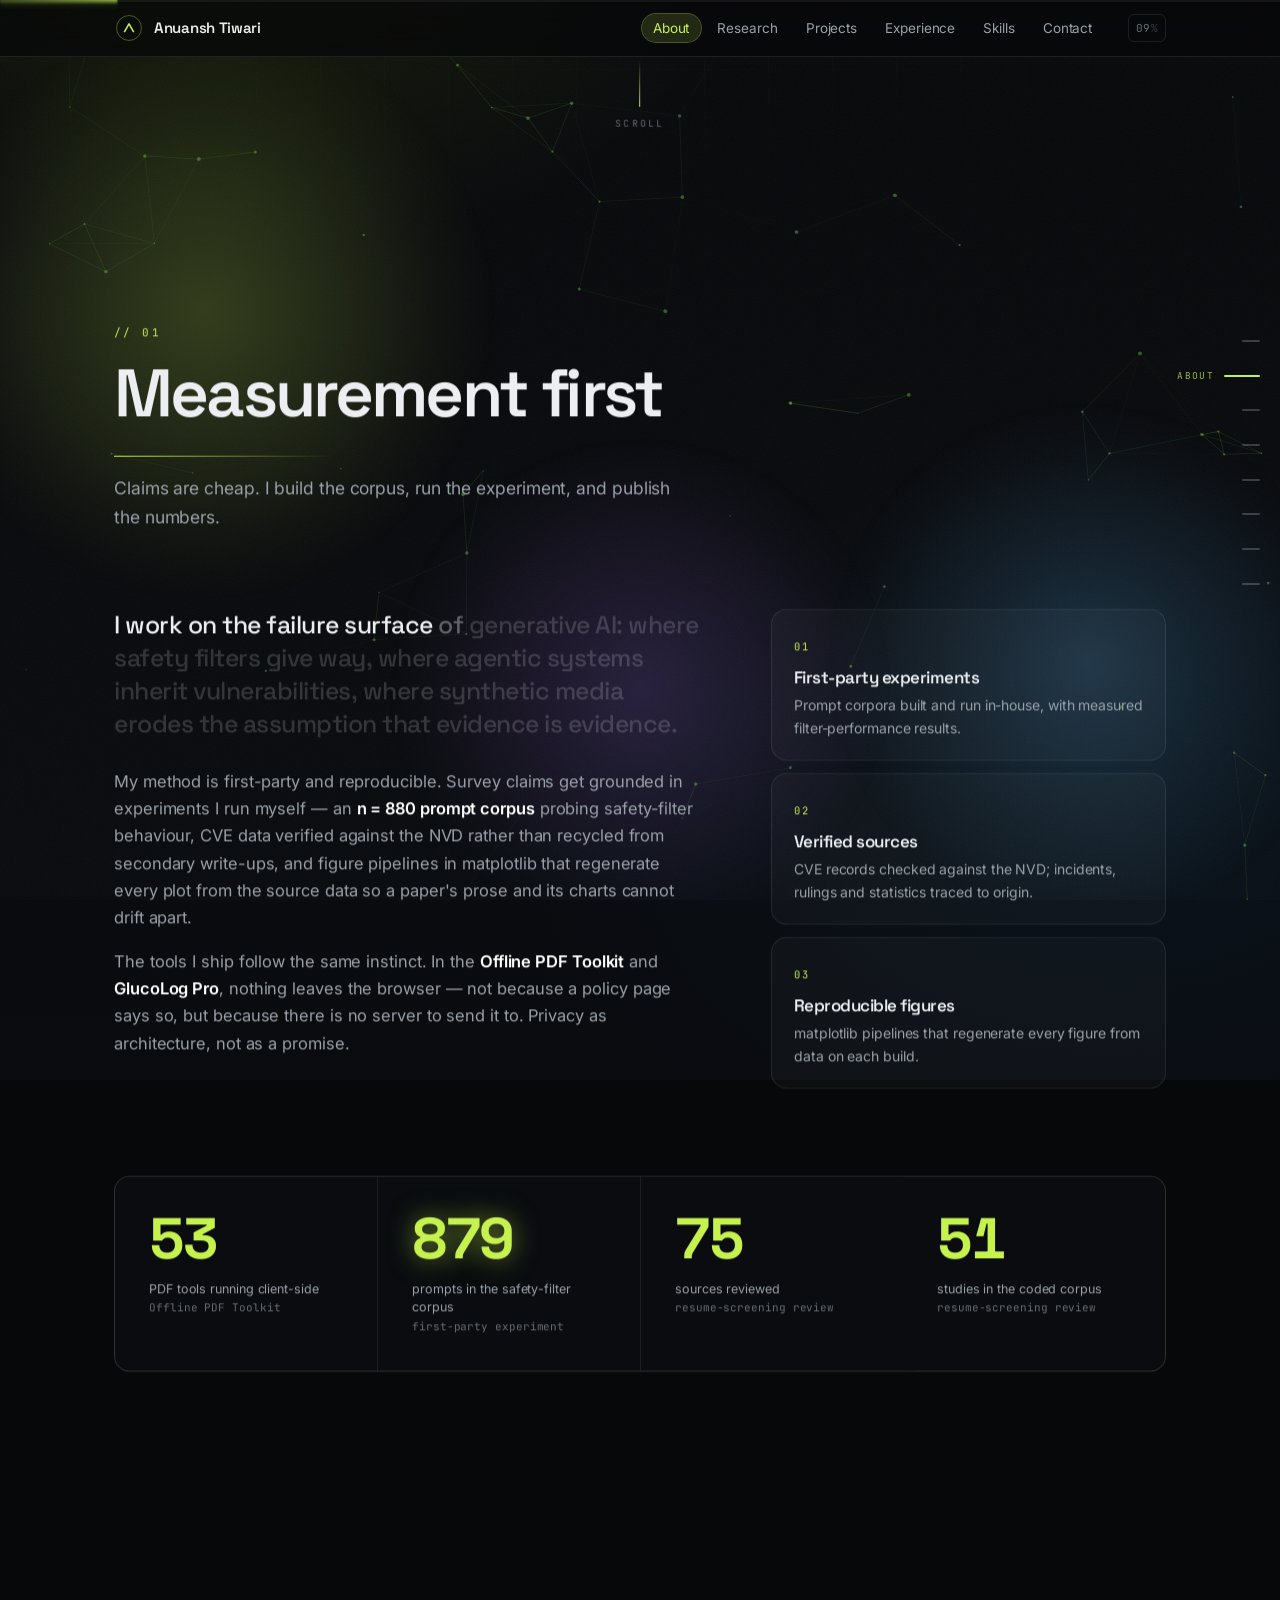
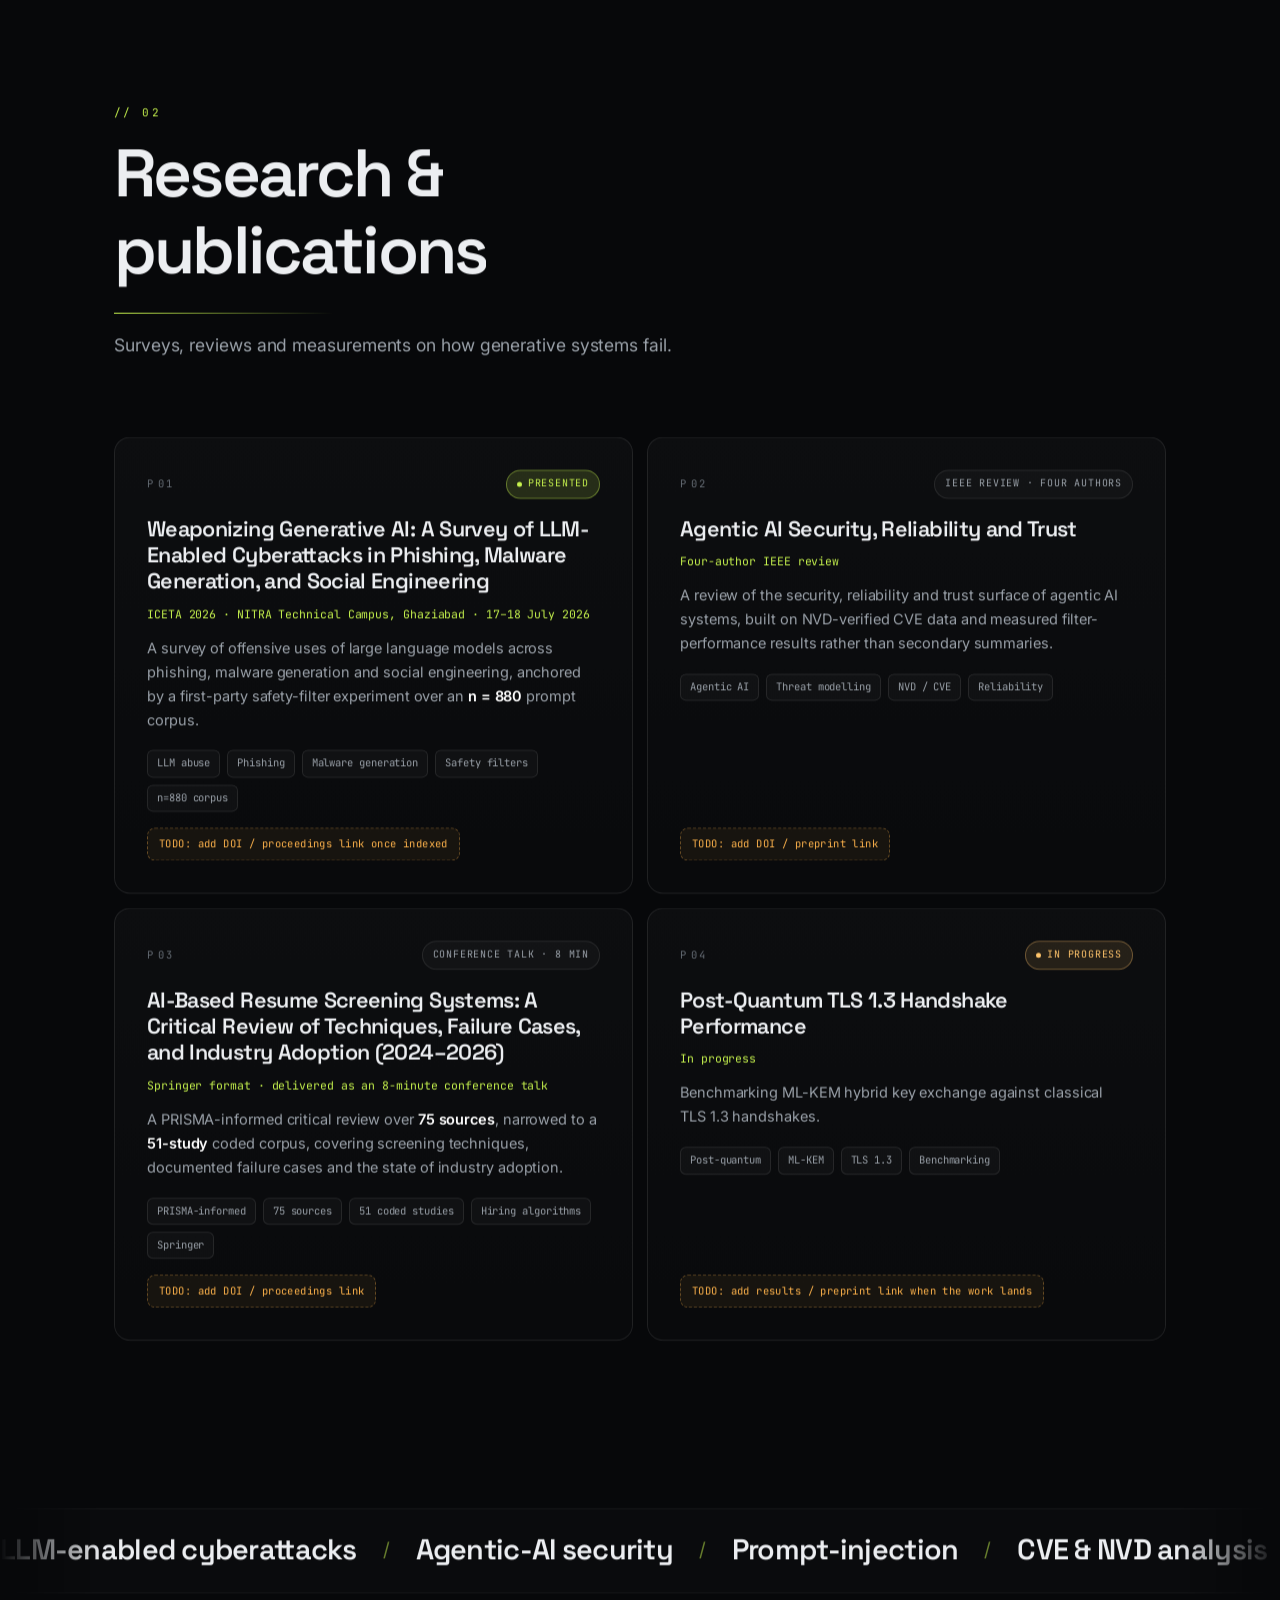
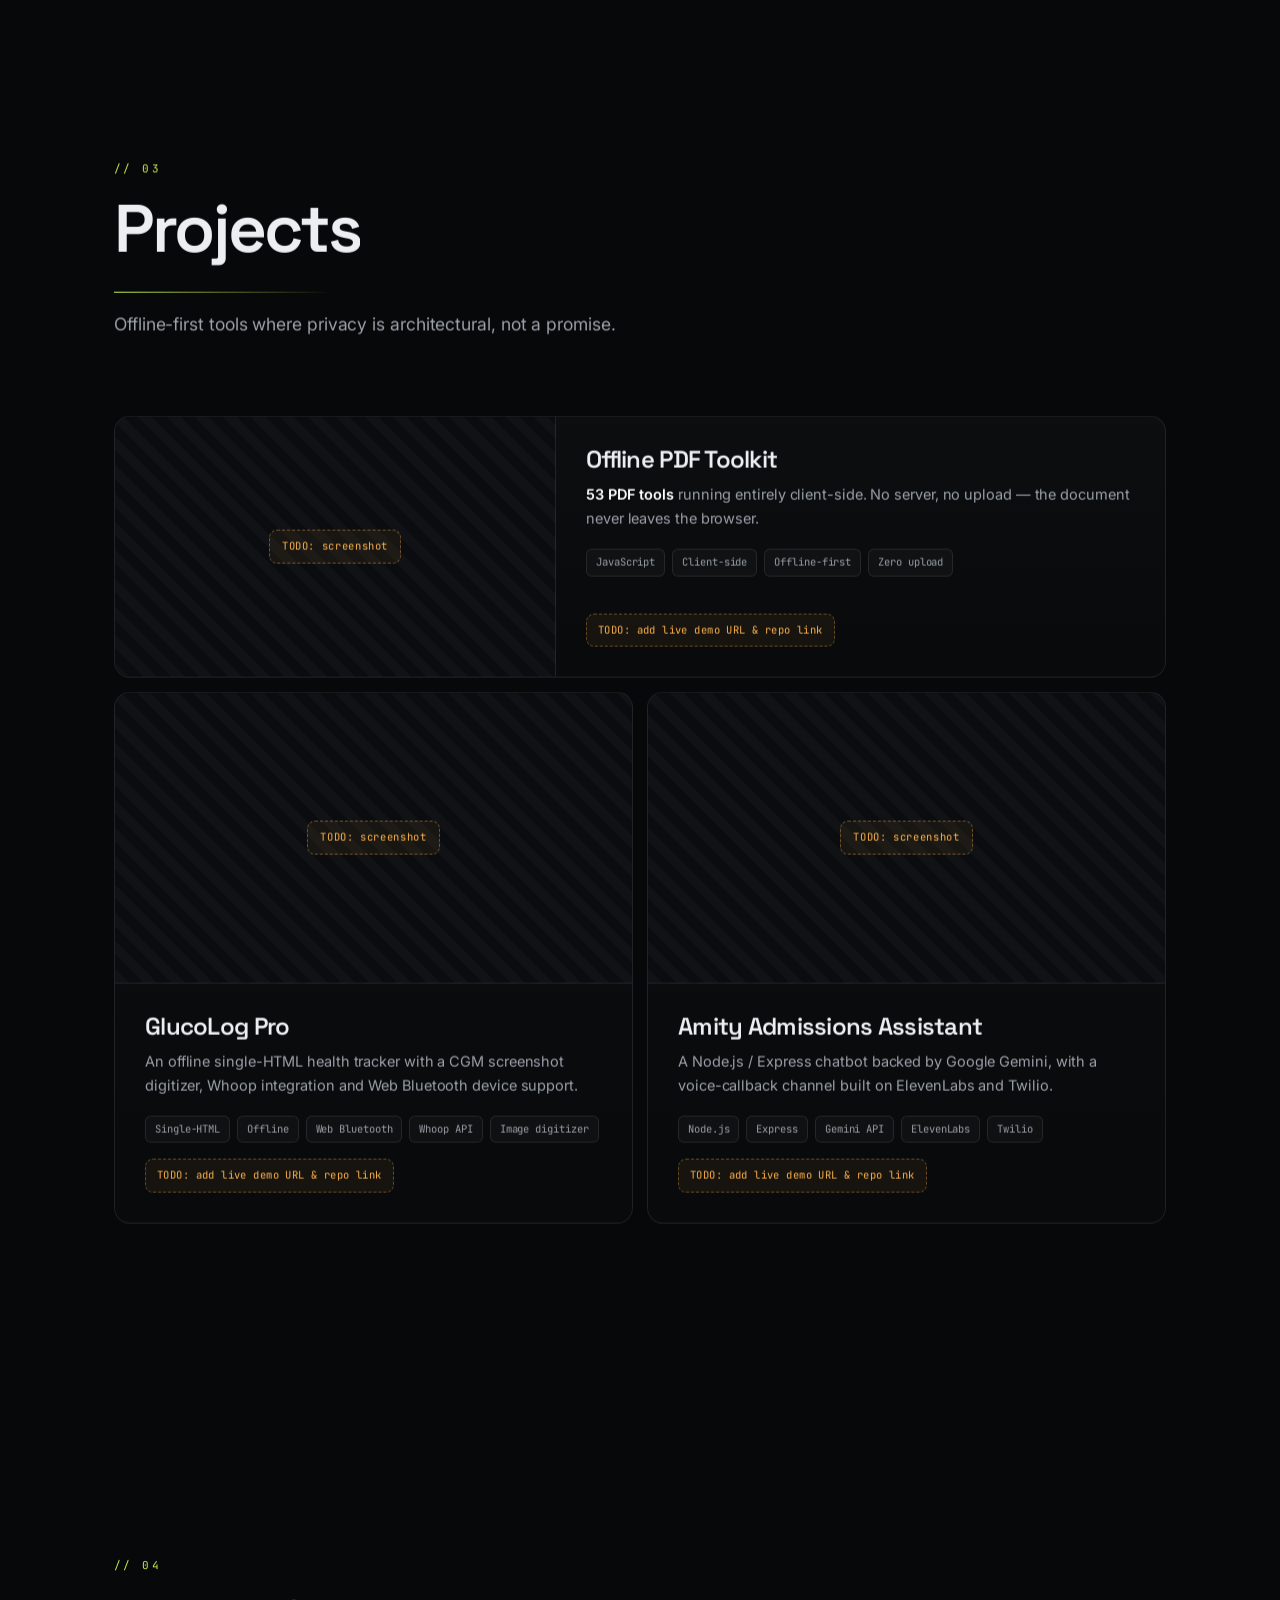
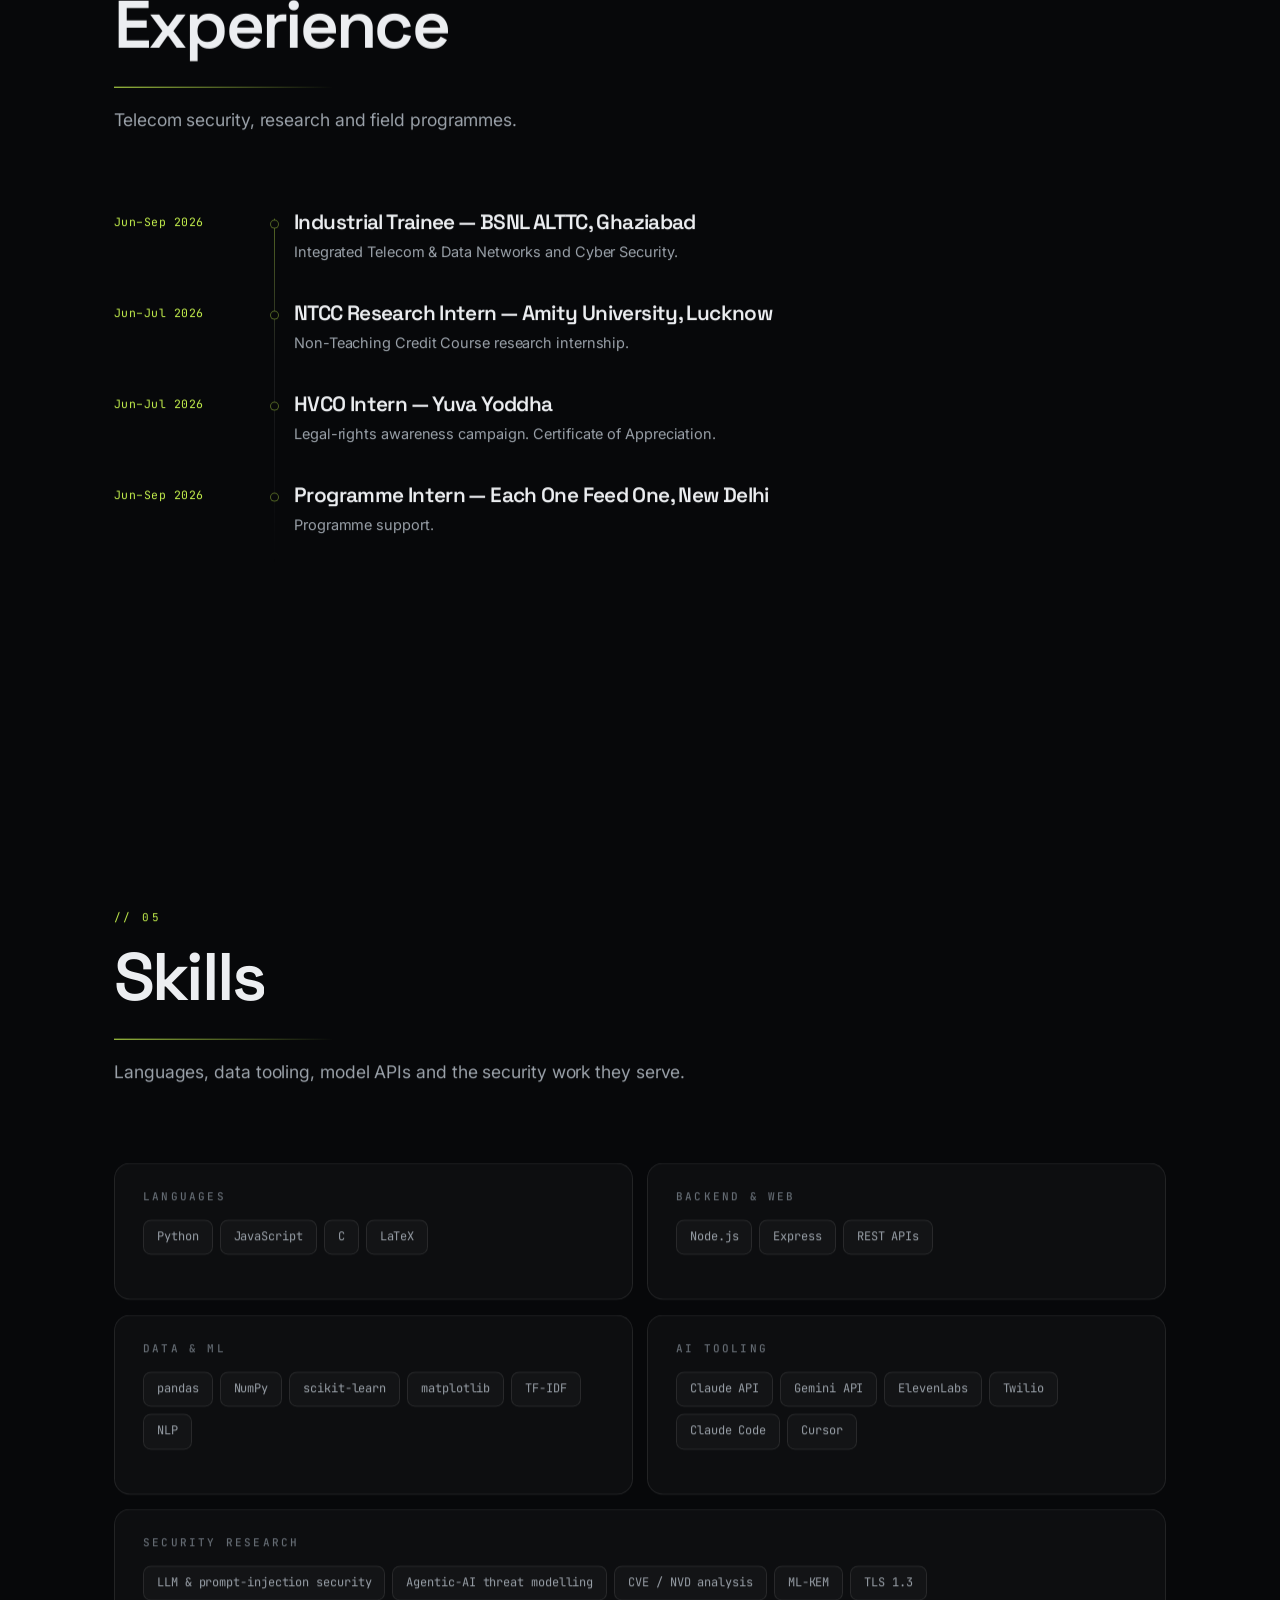
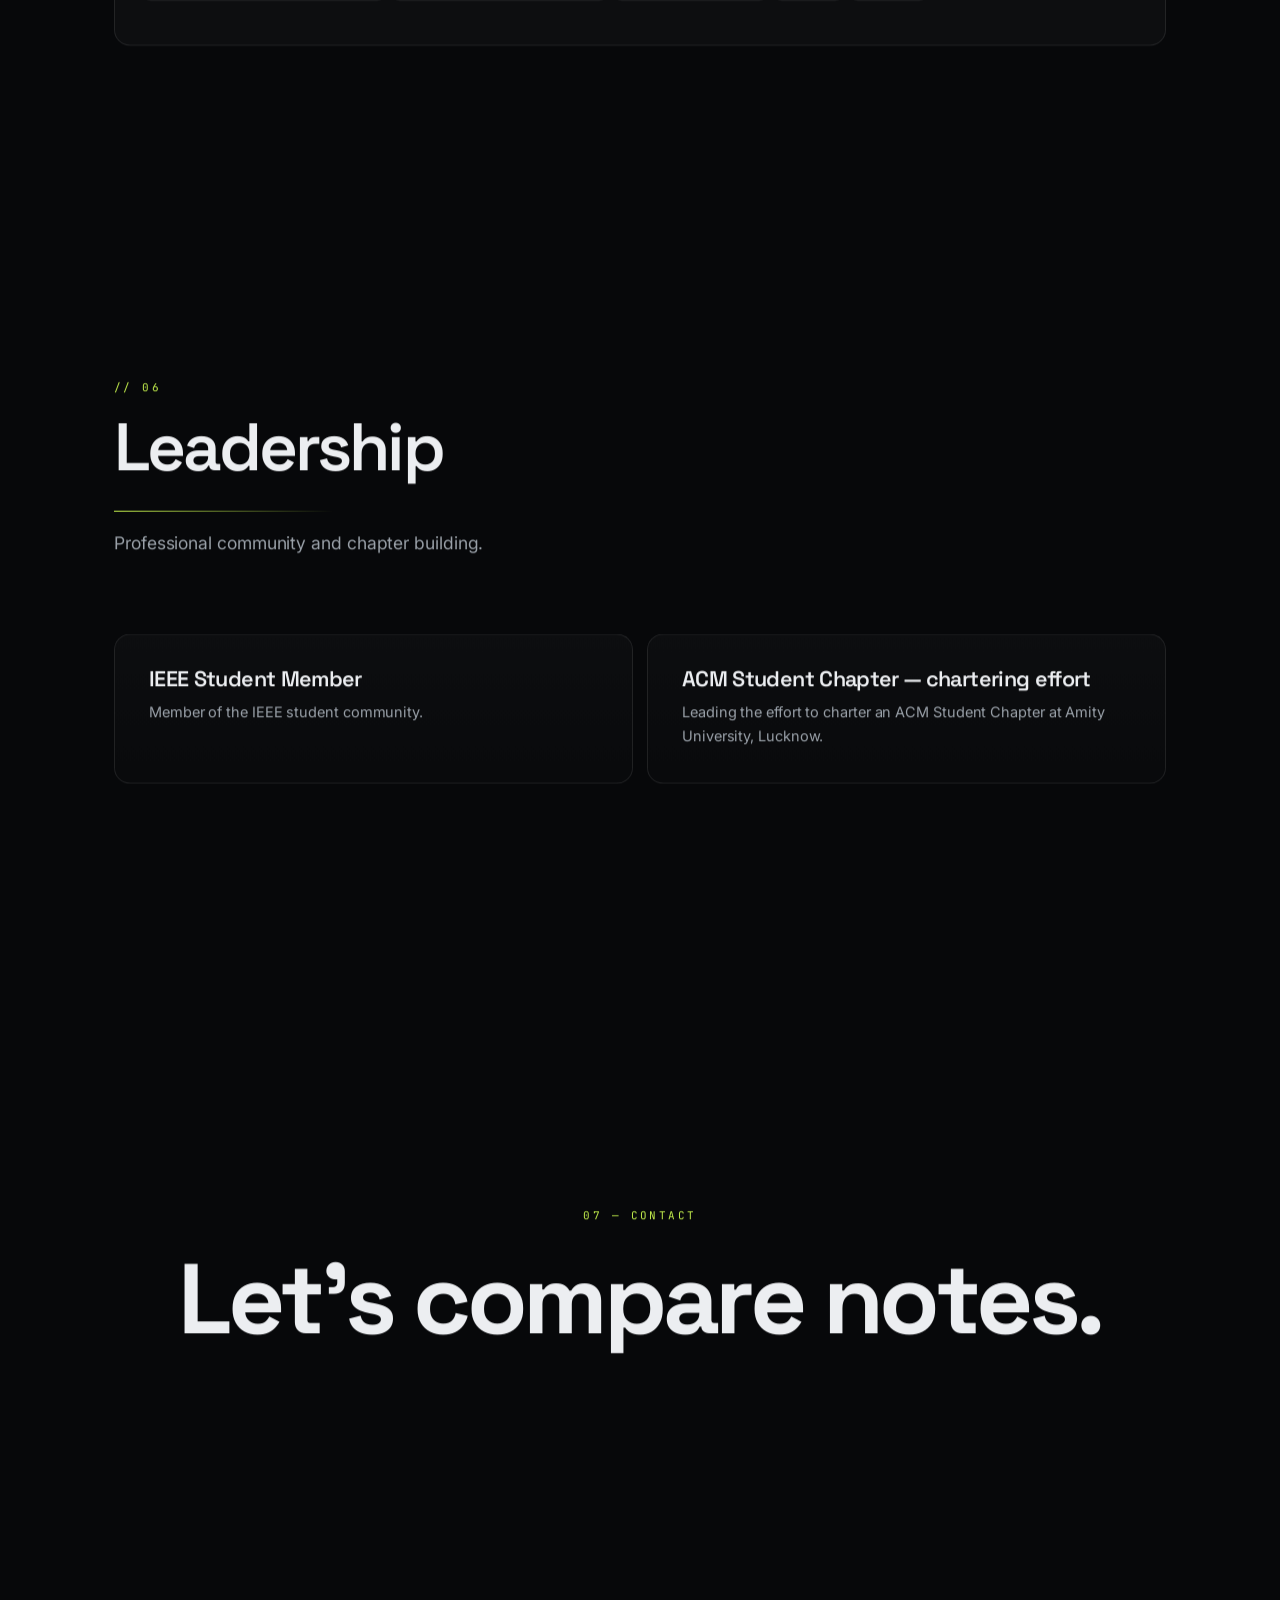
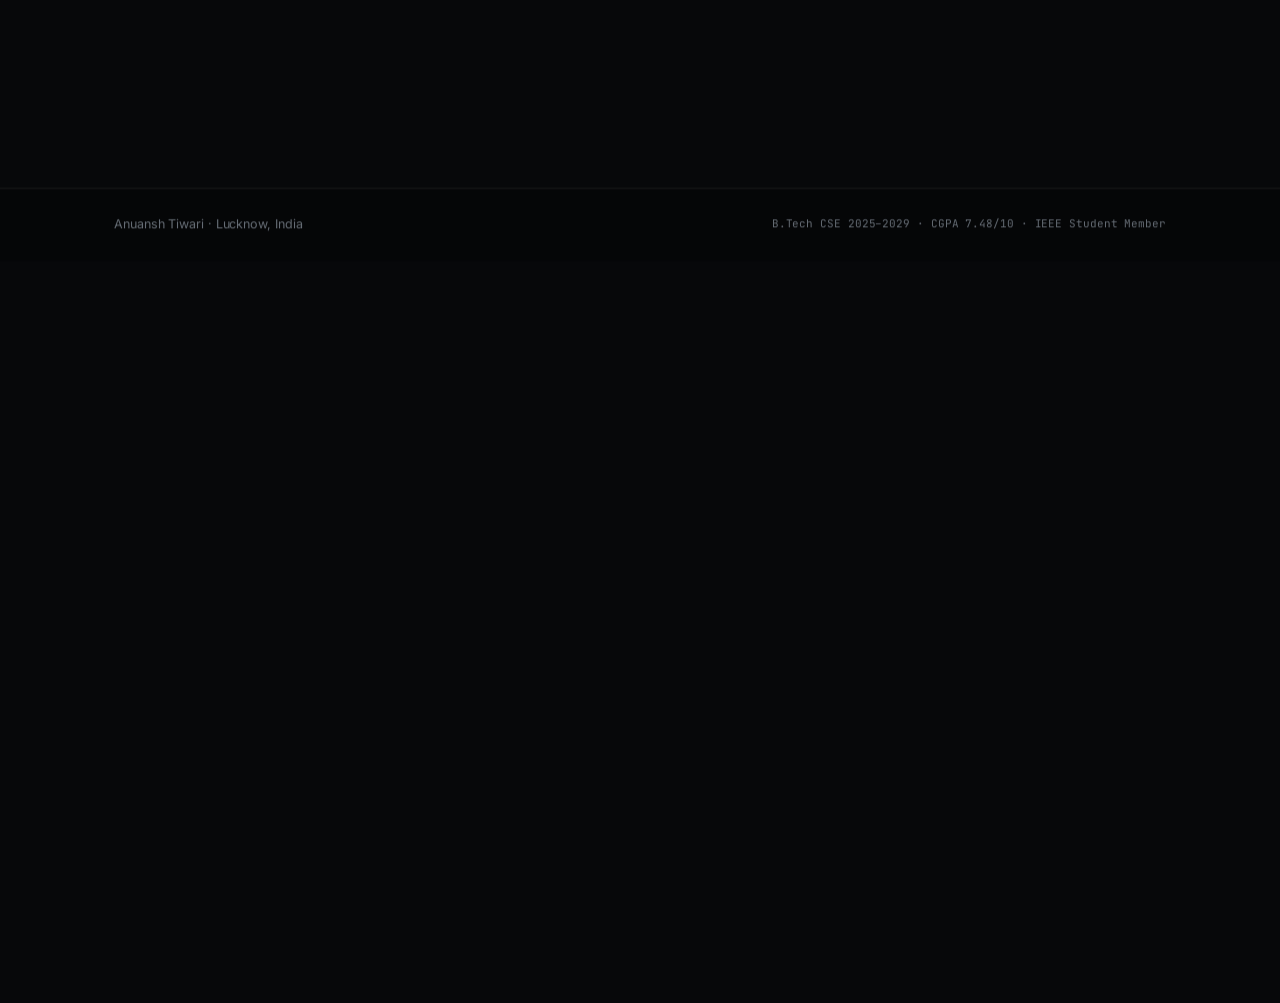
==== index.html @ 5616e551 "Raise motion craft: momentum scroll, intro, scroll-lit type Keeps the existing identity, content and" ====
<!doctype html>
<html lang="en">
<head>
<meta charset="utf-8">
<meta name="viewport" content="width=device-width, initial-scale=1, viewport-fit=cover">
<title>Anuansh Tiwari — AI Security Research</title>
<meta name="description" content="Anuansh Tiwari — B.Tech CSE student at Amity University Uttar Pradesh, Lucknow. Research on LLM-enabled cyberattacks, agentic-AI security, AI resume screening and post-quantum cryptography.">
<meta name="author" content="Anuansh Tiwari">
<meta name="color-scheme" content="dark">
<meta name="theme-color" content="#07080a">

<meta property="og:type" content="website">
<meta property="og:title" content="Anuansh Tiwari — AI Security Research">
<meta property="og:description" content="I research how generative AI breaks — and build tools that don't.">
<!-- TODO: add og:url and og:image once the site is deployed and a social card exists -->

<link rel="icon" href="data:image/svg+xml,<svg xmlns='http://www.w3.org/2000/svg' viewBox='0 0 32 32'><rect width='32' height='32' rx='7' fill='%2307080a'/><path d='M8 23 16 9l8 14' stroke='%23c6f24e' stroke-width='2.4' fill='none' stroke-linejoin='round'/></svg>">

<link rel="preconnect" href="https://fonts.googleapis.com">
<link rel="preconnect" href="https://fonts.gstatic.com" crossorigin>
<link rel="stylesheet" href="https://fonts.googleapis.com/css2?family=Inter:wght@400;500;600&family=JetBrains+Mono:wght@400;500;700&family=Space+Grotesk:wght@500;600;700&display=swap">
<link rel="stylesheet" href="assets/css/style.css">
</head>

<body>
<a class="skip-link" href="#about">Skip to content</a>

<!-- intro curtain: once per session, skippable, never shown on reduced motion -->
<div class="intro" id="intro" aria-hidden="true">
  <div class="intro__inner">
    <span class="intro__name">Anuansh Tiwari</span>
    <span class="intro__meta">AI security research &middot; Lucknow, India</span>
    <span class="intro__bar"><i id="intro-bar"></i></span>
  </div>
</div>

<!-- ambient layers -->
<div class="aurora" aria-hidden="true">
  <span class="orb orb--1" data-parallax data-speed="-0.05"><i></i></span>
  <span class="orb orb--2" data-parallax data-speed="0.04"><i></i></span>
  <span class="orb orb--3" data-parallax data-speed="-0.03"><i></i></span>
</div>
<div class="field" aria-hidden="true">
  <canvas id="field-canvas"></canvas>
</div>
<div class="grain" aria-hidden="true"></div>

<!-- cursor (fine pointers only, built by JS) -->
<div class="cursor" id="cursor" aria-hidden="true">
  <span class="cursor__glow"></span>
</div>

<!-- scroll progress -->
<div class="progress" aria-hidden="true"><span class="progress__bar" id="progress-bar"></span></div>

<!-- nav -->
<header class="nav" id="nav">
  <div class="nav__inner">
    <a class="nav__brand" href="#top">
      <span class="nav__mark" aria-hidden="true">
        <svg viewBox="0 0 32 32" width="22" height="22"><path d="M8 23 16 9l8 14" stroke="currentColor" stroke-width="2.6" fill="none" stroke-linejoin="round"/></svg>
      </span>
      <span class="nav__name">Anuansh&nbsp;Tiwari</span>
      <span class="nav__role">AI security research</span>
    </a>

    <nav class="nav__links" id="nav-links" aria-label="Section navigation">
      <span class="nav__pill" id="nav-pill" aria-hidden="true"></span>
      <a href="#about" data-nav="about" data-decode>About</a>
      <a href="#research" data-nav="research" data-decode>Research</a>
      <a href="#projects" data-nav="projects" data-decode>Projects</a>
      <a href="#experience" data-nav="experience" data-decode>Experience</a>
      <a href="#skills" data-nav="skills" data-decode>Skills</a>
      <a href="#contact" data-nav="contact" data-decode>Contact</a>
    </nav>

    <div class="nav__meta">
      <span class="nav__pct" id="nav-pct" aria-hidden="true">00</span>
      <button class="nav__toggle" id="nav-toggle" aria-expanded="false" aria-controls="nav-drawer" aria-label="Open navigation">
        <span></span><span></span>
      </button>
    </div>
  </div>

  <div class="nav__drawer" id="nav-drawer" hidden>
    <a href="#about">About</a>
    <a href="#research">Research</a>
    <a href="#projects">Projects</a>
    <a href="#experience">Experience</a>
    <a href="#skills">Skills</a>
    <a href="#leadership">Leadership</a>
    <a href="#contact">Contact</a>
  </div>
</header>

<!-- section rail -->
<nav class="rail" id="rail" aria-label="Jump to section">
  <a href="#hero"       data-rail="hero"><span class="rail__bar"></span><span class="rail__label">Top</span></a>
  <a href="#about"      data-rail="about"><span class="rail__bar"></span><span class="rail__label">About</span></a>
  <a href="#research"   data-rail="research"><span class="rail__bar"></span><span class="rail__label">Research</span></a>
  <a href="#projects"   data-rail="projects"><span class="rail__bar"></span><span class="rail__label">Projects</span></a>
  <a href="#experience" data-rail="experience"><span class="rail__bar"></span><span class="rail__label">Experience</span></a>
  <a href="#skills"     data-rail="skills"><span class="rail__bar"></span><span class="rail__label">Skills</span></a>
  <a href="#leadership" data-rail="leadership"><span class="rail__bar"></span><span class="rail__label">Leadership</span></a>
  <a href="#contact"    data-rail="contact"><span class="rail__bar"></span><span class="rail__label">Contact</span></a>
</nav>

<main id="top">

<!-- ═══════════ HERO ═══════════ -->
<section class="hero" id="hero" data-section="hero">
  <div class="hero__grid" aria-hidden="true" data-parallax data-speed="-0.07"></div>

  <div class="shell hero__shell" id="hero-shell">
    <p class="hero__eyebrow" data-hero="1">
      <span class="dot" aria-hidden="true"></span>
      B.Tech CSE · Amity School of Engineering &amp; Technology · 2025&ndash;2029
    </p>

    <h1 class="hero__title" data-hero="2">
      <span class="split" data-split="chars">Anuansh Tiwari</span>
    </h1>

    <p class="hero__lede" data-hero="3">
      I research how generative AI breaks &mdash; <em>and build tools that don&rsquo;t.</em>
    </p>

    <ul class="hero__facts" data-hero="4">
      <li>Amity University Uttar Pradesh, Lucknow</li>
      <li>CGPA 7.48&thinsp;/&thinsp;10</li>
      <li>IEEE Student Member</li>
      <li>Lucknow, India</li>
    </ul>

    <div class="hero__links" data-hero="5">
      <a class="btn btn--primary magnetic" href="mailto:anuanshtiwari191@gmail.com">
        <span>anuanshtiwari191@gmail.com</span>
      </a>
      <a class="btn magnetic" href="https://github.com/glassgotlazy" target="_blank" rel="noopener">GitHub</a>
      <a class="btn magnetic" href="https://linkedin.com/in/anuansh" target="_blank" rel="noopener">LinkedIn</a>
      <a class="btn magnetic" href="https://orcid.org/0009-0007-4226-7925" target="_blank" rel="noopener">ORCID&nbsp;<span class="btn__mono">0009-0007-4226-7925</span></a>
      <a class="btn magnetic" href="tel:+919871503105">+91&nbsp;98715&nbsp;03105</a>
    </div>
  </div>

  <div class="hero__cue" data-hero="6" aria-hidden="true">
    <span class="hero__cue-line"></span>
    <span class="hero__cue-text">scroll</span>
  </div>
</section>

<!-- ═══════════ ABOUT ═══════════ -->
<section class="section" id="about" data-section="about">
  <div class="shell">
    <header class="sec-head" data-reveal-group>
      <span class="sec-head__idx" data-reveal="left">01</span>
      <h2 class="sec-head__title" data-reveal="title"><span class="split" data-split="words">Measurement first</span></h2>
      <span class="sec-head__rule" data-reveal="rule" aria-hidden="true"></span>
      <p class="sec-head__sub" data-reveal>Claims are cheap. I build the corpus, run the experiment, and publish the numbers.</p>
    </header>

    <div class="about">
      <div class="about__prose" data-reveal-group>
        <p class="lede lit" data-split="lit">I work on the failure surface of generative AI: where safety filters give way, where agentic systems inherit vulnerabilities, where synthetic media erodes the assumption that evidence is evidence.</p>
        <p data-reveal>
          My method is first-party and reproducible. Survey claims get grounded in experiments I run
          myself &mdash; an <strong>n&nbsp;=&nbsp;880 prompt corpus</strong> probing safety-filter behaviour,
          CVE data verified against the NVD rather than recycled from secondary write-ups, and figure
          pipelines in matplotlib that regenerate every plot from the source data so a paper's prose and
          its charts cannot drift apart.
        </p>
        <p data-reveal>
          The tools I ship follow the same instinct. In the <strong>Offline PDF Toolkit</strong> and
          <strong>GlucoLog&nbsp;Pro</strong>, nothing leaves the browser &mdash; not because a policy page
          says so, but because there is no server to send it to. Privacy as architecture, not as a promise.
        </p>
      </div>

      <aside class="about__pillars" data-reveal-group>
        <div class="pillar glow" data-reveal data-tilt data-tilt-soft>
          <span class="pillar__k">01</span>
          <h3>First-party experiments</h3>
          <p>Prompt corpora built and run in-house, with measured filter-performance results.</p>
        </div>
        <div class="pillar glow" data-reveal data-tilt data-tilt-soft>
          <span class="pillar__k">02</span>
          <h3>Verified sources</h3>
          <p>CVE records checked against the NVD; incidents, rulings and statistics traced to origin.</p>
        </div>
        <div class="pillar glow" data-reveal data-tilt data-tilt-soft>
          <span class="pillar__k">03</span>
          <h3>Reproducible figures</h3>
          <p>matplotlib pipelines that regenerate every figure from data on each build.</p>
        </div>
      </aside>
    </div>

    <div class="counters" data-reveal-group>
      <div class="counter" data-reveal="scale">
        <span class="counter__num" data-count="53">0</span>
        <span class="counter__label">PDF tools running client-side<br><i>Offline PDF Toolkit</i></span>
      </div>
      <div class="counter" data-reveal="scale">
        <span class="counter__num" data-count="880">0</span>
        <span class="counter__label">prompts in the safety-filter corpus<br><i>first-party experiment</i></span>
      </div>
      <div class="counter" data-reveal="scale">
        <span class="counter__num" data-count="75">0</span>
        <span class="counter__label">sources reviewed<br><i>resume-screening review</i></span>
      </div>
      <div class="counter" data-reveal="scale">
        <span class="counter__num" data-count="51">0</span>
        <span class="counter__label">studies in the coded corpus<br><i>resume-screening review</i></span>
      </div>
    </div>
  </div>
</section>

<!-- ═══════════ RESEARCH ═══════════ -->
<section class="section" id="research" data-section="research">
  <div class="shell">
    <header class="sec-head" data-reveal-group>
      <span class="sec-head__idx" data-reveal="left">02</span>
      <h2 class="sec-head__title" data-reveal="title"><span class="split" data-split="words">Research &amp; publications</span></h2>
      <span class="sec-head__rule" data-reveal="rule" aria-hidden="true"></span>
      <p class="sec-head__sub" data-reveal>Surveys, reviews and measurements on how generative systems fail.</p>
    </header>

    <div class="papers" data-reveal-group>

      <article class="paper glow" data-reveal data-tilt>
        <div class="paper__top">
          <span class="paper__idx">P&thinsp;01</span>
          <span class="tag tag--live"><span class="tag__dot"></span>Presented</span>
        </div>
        <h3 class="paper__title">Weaponizing Generative AI: A Survey of LLM-Enabled Cyberattacks in Phishing, Malware Generation, and Social Engineering</h3>
        <p class="paper__venue">ICETA 2026 &middot; NITRA Technical Campus, Ghaziabad &middot; 17&ndash;18 July 2026</p>
        <p class="paper__body">
          A survey of offensive uses of large language models across phishing, malware generation and
          social engineering, anchored by a first-party safety-filter experiment over an
          <strong>n&nbsp;=&nbsp;880</strong> prompt corpus.
        </p>
        <ul class="chips" data-stagger>
          <li>LLM abuse</li><li>Phishing</li><li>Malware generation</li><li>Safety filters</li><li>n=880 corpus</li>
        </ul>
        <p class="todo">TODO: add DOI / proceedings link once indexed</p>
      </article>

      <article class="paper glow" data-reveal data-tilt>
        <div class="paper__top">
          <span class="paper__idx">P&thinsp;02</span>
          <span class="tag">IEEE review · four authors</span>
        </div>
        <h3 class="paper__title">Agentic AI Security, Reliability and Trust</h3>
        <p class="paper__venue">Four-author IEEE review</p>
        <p class="paper__body">
          A review of the security, reliability and trust surface of agentic AI systems, built on
          NVD-verified CVE data and measured filter-performance results rather than secondary summaries.
        </p>
        <ul class="chips" data-stagger>
          <li>Agentic AI</li><li>Threat modelling</li><li>NVD / CVE</li><li>Reliability</li>
        </ul>
        <p class="todo">TODO: add DOI / preprint link</p>
      </article>

      <article class="paper glow" data-reveal data-tilt>
        <div class="paper__top">
          <span class="paper__idx">P&thinsp;03</span>
          <span class="tag">Conference talk · 8 min</span>
        </div>
        <h3 class="paper__title">AI-Based Resume Screening Systems: A Critical Review of Techniques, Failure Cases, and Industry Adoption (2024&ndash;2026)</h3>
        <p class="paper__venue">Springer format &middot; delivered as an 8-minute conference talk</p>
        <p class="paper__body">
          A PRISMA-informed critical review over <strong>75 sources</strong>, narrowed to a
          <strong>51-study</strong> coded corpus, covering screening techniques, documented failure cases
          and the state of industry adoption.
        </p>
        <ul class="chips" data-stagger>
          <li>PRISMA-informed</li><li>75 sources</li><li>51 coded studies</li><li>Hiring algorithms</li><li>Springer</li>
        </ul>
        <p class="todo">TODO: add DOI / proceedings link</p>
      </article>

      <article class="paper glow" data-reveal data-tilt>
        <div class="paper__top">
          <span class="paper__idx">P&thinsp;04</span>
          <span class="tag tag--wip"><span class="tag__dot"></span>In progress</span>
        </div>
        <h3 class="paper__title">Post-Quantum TLS 1.3 Handshake Performance</h3>
        <p class="paper__venue">In progress</p>
        <p class="paper__body">
          Benchmarking ML-KEM hybrid key exchange against classical TLS&nbsp;1.3 handshakes.
        </p>
        <ul class="chips" data-stagger>
          <li>Post-quantum</li><li>ML-KEM</li><li>TLS 1.3</li><li>Benchmarking</li>
        </ul>
        <p class="todo">TODO: add results / preprint link when the work lands</p>
      </article>

    </div>
  </div>
</section>

<!-- ═══════════ MARQUEE ═══════════ -->
<div class="marquee" aria-hidden="true">
  <div class="marquee__track" id="marquee-track">
    <span class="marquee__row">
      <b>LLM-enabled cyberattacks</b><i>/</i><b>Agentic-AI security</b><i>/</i><b>Prompt-injection</b><i>/</i><b>CVE &amp; NVD analysis</b><i>/</i><b>AI resume screening</b><i>/</i><b>Post-quantum cryptography</b><i>/</i><b>ML-KEM</b><i>/</i><b>TLS 1.3</b><i>/</i><b>Offline-first tooling</b><i>/</i>
    </span>
  </div>
</div>

<!-- ═══════════ PROJECTS ═══════════ -->
<section class="section" id="projects" data-section="projects">
  <div class="shell">
    <header class="sec-head" data-reveal-group>
      <span class="sec-head__idx" data-reveal="left">03</span>
      <h2 class="sec-head__title" data-reveal="title"><span class="split" data-split="words">Projects</span></h2>
      <span class="sec-head__rule" data-reveal="rule" aria-hidden="true"></span>
      <p class="sec-head__sub" data-reveal>Offline-first tools where privacy is architectural, not a promise.</p>
    </header>

    <div class="projects" data-reveal-group>

      <article class="project project--wide glow" data-reveal data-tilt>
        <div class="project__shot" aria-hidden="true"><span>TODO: screenshot</span></div>
        <div class="project__body">
          <h3 class="project__title">Offline PDF Toolkit</h3>
          <p class="project__desc">
            <strong>53 PDF tools</strong> running entirely client-side. No server, no upload &mdash; the
            document never leaves the browser.
          </p>
          <ul class="chips" data-stagger>
            <li>JavaScript</li><li>Client-side</li><li>Offline-first</li><li>Zero upload</li>
          </ul>
          <p class="todo">TODO: add live demo URL &amp; repo link</p>
        </div>
      </article>

      <article class="project glow" data-reveal data-tilt>
        <div class="project__shot" aria-hidden="true"><span>TODO: screenshot</span></div>
        <div class="project__body">
          <h3 class="project__title">GlucoLog Pro</h3>
          <p class="project__desc">
            An offline single-HTML health tracker with a CGM screenshot digitizer, Whoop integration and
            Web Bluetooth device support.
          </p>
          <ul class="chips" data-stagger>
            <li>Single-HTML</li><li>Offline</li><li>Web Bluetooth</li><li>Whoop API</li><li>Image digitizer</li>
          </ul>
          <p class="todo">TODO: add live demo URL &amp; repo link</p>
        </div>
      </article>

      <article class="project glow" data-reveal data-tilt>
        <div class="project__shot" aria-hidden="true"><span>TODO: screenshot</span></div>
        <div class="project__body">
          <h3 class="project__title">Amity Admissions Assistant</h3>
          <p class="project__desc">
            A Node.js / Express chatbot backed by Google Gemini, with a voice-callback channel built on
            ElevenLabs and Twilio.
          </p>
          <ul class="chips" data-stagger>
            <li>Node.js</li><li>Express</li><li>Gemini API</li><li>ElevenLabs</li><li>Twilio</li>
          </ul>
          <p class="todo">TODO: add live demo URL &amp; repo link</p>
        </div>
      </article>

    </div>
  </div>
</section>

<!-- ═══════════ EXPERIENCE ═══════════ -->
<section class="section" id="experience" data-section="experience">
  <div class="shell">
    <header class="sec-head" data-reveal-group>
      <span class="sec-head__idx" data-reveal="left">04</span>
      <h2 class="sec-head__title" data-reveal="title"><span class="split" data-split="words">Experience</span></h2>
      <span class="sec-head__rule" data-reveal="rule" aria-hidden="true"></span>
      <p class="sec-head__sub" data-reveal>Telecom security, research and field programmes.</p>
    </header>

    <ol class="timeline" data-reveal-group>
      <li class="tl" data-reveal>
        <span class="tl__dot" aria-hidden="true"></span>
        <span class="tl__when">Jun&ndash;Sep 2026</span>
        <div class="tl__body">
          <h3>Industrial Trainee &mdash; BSNL ALTTC, Ghaziabad</h3>
          <p>Integrated Telecom &amp; Data Networks and Cyber Security.</p>
        </div>
      </li>
      <li class="tl" data-reveal>
        <span class="tl__dot" aria-hidden="true"></span>
        <span class="tl__when">Jun&ndash;Jul 2026</span>
        <div class="tl__body">
          <h3>NTCC Research Intern &mdash; Amity University, Lucknow</h3>
          <p>Non-Teaching Credit Course research internship.</p>
        </div>
      </li>
      <li class="tl" data-reveal>
        <span class="tl__dot" aria-hidden="true"></span>
        <span class="tl__when">Jun&ndash;Jul 2026</span>
        <div class="tl__body">
          <h3>HVCO Intern &mdash; Yuva Yoddha</h3>
          <p>Legal-rights awareness campaign. Certificate of Appreciation.</p>
        </div>
      </li>
      <li class="tl" data-reveal>
        <span class="tl__dot" aria-hidden="true"></span>
        <span class="tl__when">Jun&ndash;Sep 2026</span>
        <div class="tl__body">
          <h3>Programme Intern &mdash; Each One Feed One, New Delhi</h3>
          <p>Programme support.</p>
        </div>
      </li>
    </ol>
  </div>
</section>

<!-- ═══════════ SKILLS ═══════════ -->
<section class="section" id="skills" data-section="skills">
  <div class="shell">
    <header class="sec-head" data-reveal-group>
      <span class="sec-head__idx" data-reveal="left">05</span>
      <h2 class="sec-head__title" data-reveal="title"><span class="split" data-split="words">Skills</span></h2>
      <span class="sec-head__rule" data-reveal="rule" aria-hidden="true"></span>
      <p class="sec-head__sub" data-reveal>Languages, data tooling, model APIs and the security work they serve.</p>
    </header>

    <div class="skills" data-reveal-group>
      <div class="skillset glow" data-reveal data-tilt data-tilt-soft>
        <h3>Languages</h3>
        <ul class="chips chips--lg" data-stagger>
          <li>Python</li><li>JavaScript</li><li>C</li><li>LaTeX</li>
        </ul>
      </div>
      <div class="skillset glow" data-reveal data-tilt data-tilt-soft>
        <h3>Backend &amp; web</h3>
        <ul class="chips chips--lg" data-stagger>
          <li>Node.js</li><li>Express</li><li>REST APIs</li>
        </ul>
      </div>
      <div class="skillset glow" data-reveal data-tilt data-tilt-soft>
        <h3>Data &amp; ML</h3>
        <ul class="chips chips--lg" data-stagger>
          <li>pandas</li><li>NumPy</li><li>scikit-learn</li><li>matplotlib</li><li>TF-IDF</li><li>NLP</li>
        </ul>
      </div>
      <div class="skillset glow" data-reveal data-tilt data-tilt-soft>
        <h3>AI tooling</h3>
        <ul class="chips chips--lg" data-stagger>
          <li>Claude API</li><li>Gemini API</li><li>ElevenLabs</li><li>Twilio</li><li>Claude Code</li><li>Cursor</li>
        </ul>
      </div>
      <div class="skillset skillset--wide glow" data-reveal data-tilt data-tilt-soft>
        <h3>Security research</h3>
        <ul class="chips chips--lg" data-stagger>
          <li>LLM &amp; prompt-injection security</li><li>Agentic-AI threat modelling</li><li>CVE / NVD analysis</li><li>ML-KEM</li><li>TLS 1.3</li>
        </ul>
      </div>
    </div>
  </div>
</section>

<!-- ═══════════ LEADERSHIP ═══════════ -->
<section class="section" id="leadership" data-section="leadership">
  <div class="shell">
    <header class="sec-head" data-reveal-group>
      <span class="sec-head__idx" data-reveal="left">06</span>
      <h2 class="sec-head__title" data-reveal="title"><span class="split" data-split="words">Leadership</span></h2>
      <span class="sec-head__rule" data-reveal="rule" aria-hidden="true"></span>
      <p class="sec-head__sub" data-reveal>Professional community and chapter building.</p>
    </header>

    <div class="lead" data-reveal-group>
      <div class="lead__card glow" data-reveal data-tilt>
        <h3>IEEE Student Member</h3>
        <p>Member of the IEEE student community.</p>
      </div>
      <div class="lead__card glow" data-reveal data-tilt>
        <h3>ACM Student Chapter &mdash; chartering effort</h3>
        <p>Leading the effort to charter an ACM Student Chapter at Amity University, Lucknow.</p>
      </div>
    </div>
  </div>
</section>

<!-- ═══════════ CONTACT ═══════════ -->
<section class="section section--contact" id="contact" data-section="contact">
  <div class="shell">
    <div class="cta" data-reveal-group>
      <p class="cta__eyebrow" data-reveal>07 &mdash; Contact</p>
      <h2 class="cta__title" data-reveal="title">
        <span class="split" data-split="chars">Let&rsquo;s compare notes.</span>
      </h2>
      <p class="cta__sub" data-reveal>
        Open to research collaboration, conference conversations and internship opportunities in AI
        security and applied cryptography.
      </p>

      <div class="cta__actions" data-reveal>
        <span class="copyfield">
          <a class="btn btn--primary btn--lg magnetic" href="mailto:anuanshtiwari191@gmail.com">anuanshtiwari191@gmail.com</a>
          <button class="copy" type="button" data-copy="anuanshtiwari191@gmail.com" aria-label="Copy email address">
            <svg class="copy__i copy__i--doc" viewBox="0 0 24 24" width="15" height="15" fill="none" stroke="currentColor" stroke-width="2" stroke-linecap="round" stroke-linejoin="round"><rect x="9" y="9" width="12" height="12" rx="2"/><path d="M5 15H4a2 2 0 0 1-2-2V4a2 2 0 0 1 2-2h9a2 2 0 0 1 2 2v1"/></svg>
            <svg class="copy__i copy__i--ok" viewBox="0 0 24 24" width="15" height="15" fill="none" stroke="currentColor" stroke-width="2.4" stroke-linecap="round" stroke-linejoin="round"><path d="M20 6 9 17l-5-5"/></svg>
          </button>
        </span>
        <span class="copyfield">
          <a class="btn btn--lg magnetic" href="tel:+919871503105">+91&nbsp;98715&nbsp;03105</a>
          <button class="copy" type="button" data-copy="+919871503105" aria-label="Copy phone number">
            <svg class="copy__i copy__i--doc" viewBox="0 0 24 24" width="15" height="15" fill="none" stroke="currentColor" stroke-width="2" stroke-linecap="round" stroke-linejoin="round"><rect x="9" y="9" width="12" height="12" rx="2"/><path d="M5 15H4a2 2 0 0 1-2-2V4a2 2 0 0 1 2-2h9a2 2 0 0 1 2 2v1"/></svg>
            <svg class="copy__i copy__i--ok" viewBox="0 0 24 24" width="15" height="15" fill="none" stroke="currentColor" stroke-width="2.4" stroke-linecap="round" stroke-linejoin="round"><path d="M20 6 9 17l-5-5"/></svg>
          </button>
        </span>
      </div>

      <ul class="cta__links" data-reveal>
        <li><a href="https://github.com/glassgotlazy" target="_blank" rel="noopener">github.com/glassgotlazy</a></li>
        <li><a href="https://linkedin.com/in/anuansh" target="_blank" rel="noopener">linkedin.com/in/anuansh</a></li>
        <li><a href="https://orcid.org/0009-0007-4226-7925" target="_blank" rel="noopener">ORCID 0009-0007-4226-7925</a></li>
      </ul>
      <p class="todo todo--center" data-reveal>TODO: add CV / résumé PDF link</p>
    </div>
  </div>

  <footer class="foot">
    <div class="shell foot__inner">
      <span>Anuansh Tiwari &middot; Lucknow, India</span>
      <span class="foot__mono">B.Tech CSE 2025&ndash;2029 &middot; CGPA 7.48/10 &middot; IEEE Student Member</span>
    </div>
  </footer>
</section>

</main>

<div class="toast" id="toast" role="status" aria-live="polite"></div>

<script src="assets/js/main.js" defer></script>
</body>
</html>
---- assets/css/style.css ----
/* ══════════════════════════════════════════════════════════════
   Anuansh Tiwari — portfolio
   Dark, high-contrast, single accent. Motion-heavy, scroll-driven.
   ══════════════════════════════════════════════════════════════ */

/* ---------- tokens ---------- */
:root{
  --bg:#07080a;
  --bg-2:#0a0c0f;
  --surface:rgba(255,255,255,.028);
  --surface-2:rgba(255,255,255,.05);
  --line:rgba(255,255,255,.09);
  --line-2:rgba(255,255,255,.16);

  --text:#eceef1;
  --muted:#9aa1a9;
  --dim:#666d75;

  --accent:#c6f24e;
  --accent-ink:#0b1004;
  --accent-soft:rgba(198,242,78,.14);
  --accent-line:rgba(198,242,78,.4);

  --font-display:"Space Grotesk",ui-sans-serif,system-ui,-apple-system,"Segoe UI",sans-serif;
  --font-body:"Inter",ui-sans-serif,system-ui,-apple-system,"Segoe UI",sans-serif;
  --font-mono:"JetBrains Mono",ui-monospace,SFMono-Regular,Menlo,Consolas,monospace;

  --shell:1180px;
  --gutter:clamp(20px,5vw,64px);
  --radius:16px;

  --ease:cubic-bezier(.22,.9,.24,1);
  --ease-out:cubic-bezier(.16,1,.3,1);

  /* driven from JS */
  --sp:0;          /* 0..1 page scroll progress */
  --nav-h:66px;
}

*,*::before,*::after{box-sizing:border-box}

html{
  -webkit-text-size-adjust:100%;
  scroll-behavior:smooth;
  scroll-padding-top:calc(var(--nav-h) + 24px);
}

body{
  margin:0;
  background:var(--bg);
  color:var(--text);
  font-family:var(--font-body);
  font-size:clamp(15px,.35vw + 14px,16.5px);
  line-height:1.65;
  letter-spacing:-.005em;
  overflow-x:hidden;
  -webkit-font-smoothing:antialiased;
}

/* the scroll-driven background: hue + position both track --sp */
body::before{
  content:"";
  position:fixed; inset:-20vh -10vw;
  z-index:-4;
  pointer-events:none;
  background:
    radial-gradient(60vw 55vh at calc(18% + var(--sp) * 64%) calc(6% + var(--sp) * 26%),
      hsl(calc(88 - var(--sp) * 130) 70% 12% / calc(.5 - var(--sp) * .18)), transparent 66%),
    radial-gradient(70vw 60vh at calc(88% - var(--sp) * 70%) calc(84% - var(--sp) * 34%),
      hsl(calc(196 + var(--sp) * 96) 72% 13% / calc(.26 + var(--sp) * .24)), transparent 70%),
    linear-gradient(180deg,
      hsl(calc(220 - var(--sp) * 30) 16% 4%) 0%,
      hsl(calc(230 - var(--sp) * 60) 20% 5%) 100%);
}

/* slow-drifting aurora orbs, parallaxed */
.aurora{position:fixed;inset:0;z-index:-3;pointer-events:none;overflow:hidden}
/* The softness is baked into the gradient's stops rather than produced
   with filter:blur(). A 90px blur on elements this large cost ~40fps on
   its own; multi-stop radial gradients read the same and are nearly free.
   The outer span carries the scroll parallax and the inner one the drift,
   because a CSS animation on transform outranks an inline style and would
   otherwise silently discard the parallax. Translation only — a scale in
   the keyframes forces the layer to re-rasterise every frame. */
.orb{position:absolute;display:block;will-change:transform}
.orb > i{display:block;width:100%;height:100%;border-radius:50%;will-change:transform}

.orb--1{width:60vw;height:60vw;left:-14vw;top:-4vh}
.orb--1 > i{
  background:radial-gradient(circle closest-side,
    rgba(198,242,78,.22),rgba(198,242,78,.12) 34%,
    rgba(198,242,78,.045) 58%,rgba(198,242,78,0) 76%);
  animation:drift1 26s var(--ease) infinite alternate;
}
.orb--2{width:54vw;height:54vw;right:-12vw;top:32vh}
.orb--2 > i{
  background:radial-gradient(circle closest-side,
    rgba(96,190,255,.2),rgba(96,190,255,.1) 34%,
    rgba(96,190,255,.04) 58%,rgba(96,190,255,0) 76%);
  animation:drift2 32s var(--ease) infinite alternate;
}
.orb--3{width:52vw;height:52vw;left:24vw;bottom:-16vh}
.orb--3 > i{
  background:radial-gradient(circle closest-side,
    rgba(168,120,255,.19),rgba(168,120,255,.1) 34%,
    rgba(168,120,255,.038) 58%,rgba(168,120,255,0) 76%);
  animation:drift3 38s var(--ease) infinite alternate;
}
@keyframes drift1{to{transform:translate3d(8vw,6vh,0)}}
@keyframes drift2{to{transform:translate3d(-7vw,-8vh,0)}}
@keyframes drift3{to{transform:translate3d(6vw,-5vh,0)}}

.field{position:fixed;inset:0;z-index:-2;pointer-events:none}
.field canvas{width:100%;height:100%;display:block;opacity:.85}

.grain{
  position:fixed;inset:0;z-index:-1;pointer-events:none;opacity:.035;
  background-image:url("data:image/svg+xml,%3Csvg xmlns='http://www.w3.org/2000/svg' width='160' height='160'%3E%3Cfilter id='n'%3E%3CfeTurbulence type='fractalNoise' baseFrequency='.85' numOctaves='3'/%3E%3C/filter%3E%3Crect width='160' height='160' filter='url(%23n)'/%3E%3C/svg%3E");
}

/* ---------- cursor glow ----------
   A soft light that trails the pointer. The native cursor is never
   hidden, so nothing breaks if JS fails or the pointer is coarse. */
.cursor{position:fixed;inset:0;z-index:1;pointer-events:none;display:none;opacity:0;transition:opacity .4s var(--ease)}
.has-cursor .cursor{display:block}
.has-cursor .cursor.is-on{opacity:1}
.cursor__glow{
  position:absolute;top:0;left:0;width:520px;height:520px;margin:-260px 0 0 -260px;
  border-radius:50%;opacity:.85;
  background:radial-gradient(circle,rgba(198,242,78,.1),rgba(198,242,78,.035) 42%,transparent 68%);
  /* screen blending means this can only ever brighten, never dim text */
  mix-blend-mode:screen;
  transition:transform .35s var(--ease),opacity .35s var(--ease);
  will-change:transform;
}
/* JS owns the inline transform, so the hover scale rides in through a
   variable it reads rather than a competing transform declaration */
.cursor.is-hot .cursor__glow{--cs:1.4;opacity:1}

/* ---------- typography ---------- */
h1,h2,h3{font-family:var(--font-display);font-weight:600;letter-spacing:-.03em;line-height:1.06;margin:0}
p{margin:0 0 1.05em}
strong{color:#fff;font-weight:600}
em{font-style:normal;color:var(--accent)}

a{color:inherit;text-decoration:none}

::selection{background:var(--accent);color:var(--accent-ink)}

.skip-link{
  position:fixed;top:10px;left:10px;z-index:200;
  padding:10px 16px;border-radius:10px;
  background:var(--accent);color:var(--accent-ink);font-weight:600;
  transform:translateY(-200%);transition:transform .2s var(--ease);
}
.skip-link:focus-visible{transform:none}

:focus-visible{outline:2px solid var(--accent);outline-offset:3px;border-radius:6px}

.shell{width:100%;max-width:var(--shell);margin-inline:auto;padding-inline:var(--gutter)}

/* ---------- scroll progress ---------- */
.progress{
  position:fixed;top:0;left:0;right:0;height:2px;z-index:120;
  background:rgba(255,255,255,.05);
}
.progress__bar{
  display:block;height:100%;width:100%;
  transform:scaleX(var(--sp));transform-origin:0 50%;
  background:linear-gradient(90deg,rgba(198,242,78,.35),var(--accent));
  box-shadow:0 0 18px rgba(198,242,78,.5);
}

/* ---------- nav ---------- */
.nav{
  position:fixed;top:0;left:0;right:0;z-index:110;
  transition:backdrop-filter .4s var(--ease),background .4s var(--ease),border-color .4s var(--ease);
  border-bottom:1px solid transparent;
}
.nav__inner{
  width:100%;max-width:var(--shell);margin-inline:auto;
  padding:18px var(--gutter);
  display:flex;align-items:center;gap:24px;
  transition:padding .45s var(--ease);
}
.nav.is-condensed{
  background:rgba(7,8,10,.72);
  backdrop-filter:blur(16px) saturate(140%);
  -webkit-backdrop-filter:blur(16px) saturate(140%);
  border-bottom-color:var(--line);
}
.nav.is-condensed .nav__inner{padding-block:10px}
.nav.is-condensed .nav__role{opacity:0;max-width:0;margin-left:0}
.nav.is-condensed .nav__mark{transform:scale(.86);border-radius:99px}

.nav__brand{display:flex;align-items:center;gap:10px;min-width:0}
.nav__mark{
  display:grid;place-items:center;width:30px;height:30px;flex:none;
  border:1px solid var(--accent-line);border-radius:9px;color:var(--accent);
  transition:transform .55s var(--ease),background .3s,border-radius .55s var(--ease),box-shadow .35s;
}
.nav__brand:hover .nav__mark{background:var(--accent-soft);box-shadow:0 0 20px -4px var(--accent-line)}
.nav__name{font-family:var(--font-display);font-weight:600;font-size:15px;letter-spacing:-.02em;white-space:nowrap}
.nav__role{
  font-family:var(--font-mono);font-size:11px;color:var(--dim);white-space:nowrap;
  overflow:hidden;max-width:180px;margin-left:6px;
  transition:opacity .35s var(--ease),max-width .45s var(--ease);
}

.nav__links{display:flex;gap:4px;margin-left:auto;position:relative}
/* the pill slides between links instead of each link carrying its own chip */
.nav__pill{
  position:absolute;top:50%;left:0;height:30px;margin-top:-15px;width:var(--pw,0px);
  border-radius:99px;background:var(--accent-soft);border:1px solid rgba(198,242,78,.22);
  transform:translate3d(var(--px,0px),0,0);opacity:0;pointer-events:none;
  transition:transform .5s var(--ease),width .5s var(--ease),opacity .3s var(--ease);
}
.nav__links.has-pill .nav__pill{opacity:1}
.nav__links a{
  position:relative;z-index:1;padding:7px 12px;border-radius:99px;
  font-size:13.5px;color:var(--muted);
  transition:color .3s var(--ease);
}
.nav__links a:hover{color:var(--text)}
.nav__links a.is-active{color:var(--accent)}

.nav__meta{display:flex;align-items:center;gap:12px}
.nav__pct{
  font-family:var(--font-mono);font-size:11px;color:var(--dim);
  padding:4px 7px;border:1px solid var(--line);border-radius:6px;
  font-variant-numeric:tabular-nums;
}
.nav__pct::after{content:"%";opacity:.45;margin-left:1px}

.nav__toggle{
  display:none;width:40px;height:34px;padding:0;
  background:none;border:1px solid var(--line);border-radius:9px;cursor:pointer;
}
.nav__toggle span{
  display:block;width:16px;height:1.5px;margin:3.5px auto;background:var(--text);
  transition:transform .3s var(--ease),opacity .3s var(--ease);
}
.nav__toggle[aria-expanded="true"] span:first-child{transform:translateY(2.5px) rotate(45deg)}
.nav__toggle[aria-expanded="true"] span:last-child{transform:translateY(-2.5px) rotate(-45deg)}

.nav__drawer{
  display:none;flex-direction:column;
  padding:8px var(--gutter) 20px;
  background:rgba(7,8,10,.96);
  backdrop-filter:blur(18px);-webkit-backdrop-filter:blur(18px);
  border-bottom:1px solid var(--line);
}
.nav__drawer a{
  padding:13px 2px;border-bottom:1px solid var(--line);
  font-family:var(--font-display);font-size:18px;color:var(--muted);
  opacity:0;transform:translateY(-8px);
  animation:drawerIn .4s var(--ease-out) forwards;
}
.nav__drawer a:nth-child(1){animation-delay:.02s}
.nav__drawer a:nth-child(2){animation-delay:.06s}
.nav__drawer a:nth-child(3){animation-delay:.1s}
.nav__drawer a:nth-child(4){animation-delay:.14s}
.nav__drawer a:nth-child(5){animation-delay:.18s}
.nav__drawer a:nth-child(6){animation-delay:.22s}
.nav__drawer a:nth-child(7){animation-delay:.26s}
@keyframes drawerIn{to{opacity:1;transform:none}}

/* ---------- section rail ---------- */
.rail{
  position:fixed;right:20px;top:50%;margin-top:-120px;z-index:100;
  display:none;flex-direction:column;gap:13px;align-items:flex-end;
}
@media (min-width:1180px){.rail{display:flex}}
.rail a{display:flex;flex-direction:row-reverse;align-items:center;gap:10px;padding:3px 0}
.rail__bar{
  display:block;width:18px;height:2px;border-radius:2px;flex:none;
  background:rgba(255,255,255,.2);
  transition:width .45s var(--ease),background .35s var(--ease),box-shadow .35s;
}
.rail a:hover .rail__bar{width:30px;background:rgba(255,255,255,.55)}
.rail a.is-active .rail__bar{width:36px;background:var(--accent);box-shadow:0 0 14px -2px var(--accent-line)}
.rail__label{
  font-family:var(--font-mono);font-size:9.5px;letter-spacing:.14em;text-transform:uppercase;
  color:var(--dim);white-space:nowrap;
  opacity:0;transform:translateX(8px);
  transition:opacity .35s var(--ease),transform .35s var(--ease),color .35s;
}
.rail a:hover .rail__label{opacity:1;transform:none;color:var(--text)}
.rail a.is-active .rail__label{opacity:.75;transform:none;color:var(--accent)}

/* ---------- hero ---------- */
.hero{
  position:relative;
  min-height:100svh;
  display:flex;flex-direction:column;justify-content:center;
  padding:calc(var(--nav-h) + 8vh) 0 14vh;
  overflow:hidden;
}
.hero__grid{
  position:absolute;inset:-25% -10%;z-index:-1;
  background-image:
    linear-gradient(to right,rgba(255,255,255,.055) 1px,transparent 1px),
    linear-gradient(to bottom,rgba(255,255,255,.055) 1px,transparent 1px);
  background-size:64px 64px;
  mask-image:radial-gradient(62% 52% at 50% 42%,#000 0%,transparent 100%);
  -webkit-mask-image:radial-gradient(62% 52% at 50% 42%,#000 0%,transparent 100%);
  will-change:transform;
}
/* --hp (0..1 hero exit progress) is written by JS: the hero recedes as it leaves */
.hero__shell{
  position:relative;
  transform:translate3d(0,calc(var(--hp,0) * -46px),0) scale(calc(1 - var(--hp,0) * .07));
  opacity:calc(1 - var(--hp,0) * 1.25);
}

/* staged hero entrance */
[data-hero]{opacity:0;transform:translateY(26px);filter:blur(6px)}
.is-ready [data-hero]{
  animation:heroIn 1s var(--ease-out) forwards;
  animation-delay:calc(var(--hd,0) * 1ms);
}
@keyframes heroIn{to{opacity:1;transform:none;filter:none}}

.hero__eyebrow{
  display:inline-flex;align-items:center;gap:10px;
  font-family:var(--font-mono);font-size:clamp(10.5px,1.5vw,12px);
  letter-spacing:.1em;text-transform:uppercase;color:var(--muted);
  padding:7px 14px;border:1px solid var(--line);border-radius:99px;
  background:var(--surface);margin-bottom:clamp(22px,4vw,34px);
}
.dot{
  width:6px;height:6px;border-radius:50%;background:var(--accent);flex:none;
  box-shadow:0 0 0 0 var(--accent-line);animation:pulse 2.6s var(--ease) infinite;
}
@keyframes pulse{
  0%{box-shadow:0 0 0 0 rgba(198,242,78,.5)}
  70%{box-shadow:0 0 0 9px rgba(198,242,78,0)}
  100%{box-shadow:0 0 0 0 rgba(198,242,78,0)}
}

.hero__title{
  font-size:clamp(3.1rem,11.5vw,9.2rem);
  font-weight:700;letter-spacing:-.05em;line-height:.9;
  margin-bottom:clamp(18px,3vw,28px);
}

/* ---------- split text ---------- */
.split .w{display:inline-block}

/* words: a mask wipe from below */
.split--words .w{overflow:hidden;vertical-align:bottom;padding-bottom:.09em}
.split--words .w > i{
  display:inline-block;font-style:normal;
  transform:translateY(105%);
  transition:transform 1s var(--ease-out);
  transition-delay:calc(var(--wi,0) * 70ms);
}
.split--words.is-in .w > i{transform:none}

/* characters: rise, unblur and settle out of depth */
.split--chars .w{perspective:520px}
.split--chars .c{
  display:inline-block;opacity:0;
  transform:translateY(.42em) rotateX(-55deg);
  filter:blur(8px);
  transition:opacity .7s var(--ease-out),transform .95s var(--ease-out),filter .7s var(--ease-out);
  transition-delay:calc(var(--cd,0) * 26ms);
}
.split--chars.is-in .c{opacity:1;transform:none;filter:none}

/* one light sweep travels across the letters once they have landed */
@keyframes charSheen{
  0%,100%{color:inherit;text-shadow:none}
  45%{color:#fff;text-shadow:0 0 26px rgba(198,242,78,.5)}
}
.split--chars.is-swept .c{
  animation:charSheen 900ms var(--ease) 1 both;
  animation-delay:calc(1100ms + var(--cd,0) * 34ms);
}

.hero__lede{
  font-family:var(--font-display);font-weight:500;
  font-size:clamp(1.15rem,2.9vw,2.1rem);
  line-height:1.24;letter-spacing:-.025em;color:#dfe3e7;
  max-width:19ch;margin-bottom:clamp(26px,4vw,38px);
}
@media (min-width:700px){.hero__lede{max-width:26ch}}

.hero__facts{
  display:flex;flex-wrap:wrap;gap:8px 10px;
  list-style:none;padding:0;margin:0 0 clamp(28px,4vw,40px);
}
.hero__facts li{
  font-family:var(--font-mono);font-size:11.5px;color:var(--muted);
  padding:5px 11px;border:1px solid var(--line);border-radius:7px;background:var(--surface);
  transition:border-color .3s,color .3s,transform .35s var(--ease);
}
.hero__facts li:hover{border-color:var(--accent-line);color:var(--text);transform:translateY(-2px)}

.hero__links{display:flex;flex-wrap:wrap;gap:10px}

.btn{
  position:relative;display:inline-flex;align-items:center;gap:8px;overflow:hidden;
  padding:11px 18px;border-radius:99px;
  border:1px solid var(--line-2);background:var(--surface);
  font-size:13.5px;font-weight:500;color:var(--text);
  transition:transform .3s var(--ease),border-color .3s,background .3s,color .3s,box-shadow .3s;
  will-change:transform;
}
/* a single specular sweep on hover */
.btn::after{
  content:"";position:absolute;inset:0;pointer-events:none;
  background:linear-gradient(105deg,transparent 36%,rgba(255,255,255,.26) 50%,transparent 64%);
  transform:translateX(-130%);
  transition:transform .8s var(--ease);
}
.btn:hover::after{transform:translateX(130%)}
.btn > *{position:relative;z-index:1}
.btn:hover{
  border-color:var(--accent-line);background:var(--accent-soft);color:#fff;
  box-shadow:0 10px 30px -12px rgba(198,242,78,.4);
}
.btn--primary{background:var(--accent);color:var(--accent-ink);border-color:var(--accent);font-weight:600}
.btn--primary:hover{background:#d4ff5e;color:var(--accent-ink);box-shadow:0 14px 40px -12px rgba(198,242,78,.6)}
.btn--primary::after{background:linear-gradient(105deg,transparent 36%,rgba(255,255,255,.55) 50%,transparent 64%)}
.btn--lg{padding:15px 26px;font-size:15px}
.btn__mono{font-family:var(--font-mono);font-size:11.5px;opacity:.7}

.hero__cue{
  position:absolute;bottom:26px;left:50%;translate:-50% 0;
  display:flex;flex-direction:column;align-items:center;gap:9px;
}
.hero__cue-line{
  width:1px;height:46px;
  background:linear-gradient(180deg,transparent,var(--accent));
  transform-origin:50% 0;animation:cue 2.4s var(--ease) infinite;
}
@keyframes cue{
  0%{transform:scaleY(.2);opacity:0}
  40%{transform:scaleY(1);opacity:1}
  100%{transform:scaleY(1) translateY(46px);opacity:0}
}
.hero__cue-text{
  font-family:var(--font-mono);font-size:9.5px;letter-spacing:.24em;
  text-transform:uppercase;color:var(--dim);
}

/* ---------- section scaffolding ---------- */
.section{position:relative;padding:clamp(88px,13vw,180px) 0}
.section--contact{padding-bottom:0}

.sec-head{max-width:64ch;margin-bottom:clamp(44px,6vw,76px)}
.sec-head__idx{
  display:block;font-family:var(--font-mono);font-size:11px;letter-spacing:.22em;
  color:var(--accent);margin-bottom:16px;
}
.sec-head__idx::before{content:"//\00a0"}
.sec-head__title{font-size:clamp(2.1rem,6vw,4.2rem);letter-spacing:-.042em}
.sec-head__rule{
  display:block;height:1px;width:min(220px,40%);
  background:linear-gradient(90deg,var(--accent),transparent);
  margin:20px 0 18px;
}
.sec-head__sub{color:var(--muted);font-size:clamp(15px,1.5vw,17.5px);max-width:52ch;margin:0}

/* ---------- reveal system ----------
   Base is a rise-and-unblur. Variants below override it, so they must
   stay after the base rules — same specificity, source order decides. */
[data-reveal]{
  opacity:0;transform:translateY(30px);filter:blur(5px);
  transition:opacity .8s var(--ease-out),transform .8s var(--ease-out),filter .8s var(--ease-out);
  transition-delay:calc(var(--rd,0) * 1ms);
  will-change:opacity,transform;
}
[data-reveal].is-in{opacity:1;transform:none;filter:none}

[data-reveal="left"]{transform:translateX(-18px);filter:none}
[data-reveal="scale"]{transform:translateY(26px) scale(.93)}
/* headings carry no motion of their own — the split text inside them is
   the effect, and this variant exists purely so reveal() releases it */
[data-reveal="title"]{opacity:1;transform:none;filter:none;transition:opacity .5s var(--ease-out)}

[data-reveal="rule"]{
  opacity:1;filter:none;transform:scaleX(0);transform-origin:0 50%;
  transition:transform .9s var(--ease-out);
  transition-delay:calc(var(--rd,0) * 1ms);
}
[data-reveal="rule"].is-in{transform:scaleX(1)}

/* ---------- pointer-reactive card glow ----------
   A 1px border lit by a radial gradient that follows the pointer
   (--mx/--my are written by the tilt handler, so touch gets it too). */
.glow{position:relative}
.glow::before{
  content:"";position:absolute;inset:0;border-radius:inherit;padding:1px;
  background:radial-gradient(260px circle at var(--mx,50%) var(--my,50%),
    rgba(198,242,78,.85),rgba(198,242,78,0) 62%);
  -webkit-mask:linear-gradient(#000 0 0) content-box,linear-gradient(#000 0 0);
  mask:linear-gradient(#000 0 0) content-box,linear-gradient(#000 0 0);
  -webkit-mask-composite:xor;mask-composite:exclude;
  opacity:0;pointer-events:none;z-index:3;
  transition:opacity .45s var(--ease);
}
.glow:hover::before{opacity:1}

/* ---------- about ---------- */
.about{display:grid;gap:clamp(34px,5vw,64px);grid-template-columns:1fr}
@media (min-width:900px){.about{grid-template-columns:1.35fr .9fr;align-items:start}}

.about__prose p{color:var(--muted);max-width:60ch}
.about__prose .lede{
  font-family:var(--font-display);font-weight:500;
  font-size:clamp(1.1rem,2.2vw,1.55rem);line-height:1.34;
  letter-spacing:-.02em;color:var(--text);margin-bottom:1.1em;
}

.about__pillars{display:grid;gap:12px}
.pillar{
  position:relative;padding:22px 22px 20px;
  border:1px solid var(--line);border-radius:var(--radius);
  background:var(--surface);overflow:hidden;
  transition:border-color .4s,background .4s,box-shadow .4s;
}
.pillar::after{
  content:"";position:absolute;left:0;top:0;bottom:0;width:2px;
  background:var(--accent);transform:scaleY(0);transform-origin:50% 100%;
  transition:transform .5s var(--ease);
}
.pillar:hover{
  border-color:var(--line-2);background:var(--surface-2);
  box-shadow:0 22px 50px -28px #000;
}
.pillar:hover::after{transform:scaleY(1)}
.pillar__k{font-family:var(--font-mono);font-size:10.5px;color:var(--accent);letter-spacing:.18em}
.pillar h3{font-size:17px;margin:10px 0 7px}
.pillar p{font-size:14px;color:var(--muted);margin:0}

/* counters */
.counters{
  display:grid;gap:1px;margin-top:clamp(48px,7vw,86px);
  background:var(--line);border:1px solid var(--line);border-radius:var(--radius);
  overflow:hidden;grid-template-columns:repeat(2,1fr);
}
@media (min-width:860px){.counters{grid-template-columns:repeat(4,1fr)}}
.counter{
  position:relative;background:var(--bg-2);padding:clamp(22px,3vw,34px);
  transition:background .4s var(--ease);
}
.counter::before{
  content:"";position:absolute;left:0;right:0;top:0;height:1px;
  background:linear-gradient(90deg,transparent,var(--accent),transparent);
  transform:scaleX(0);transition:transform .6s var(--ease);
}
.counter:hover{background:#0f1216}
.counter:hover::before{transform:scaleX(1)}
.counter__num{
  display:block;font-family:var(--font-display);font-weight:700;
  font-size:clamp(2.3rem,6vw,3.6rem);letter-spacing:-.04em;line-height:1;
  color:var(--accent);font-variant-numeric:tabular-nums;margin-bottom:12px;
  transition:text-shadow .6s var(--ease);
}
.counter__num.is-counting{text-shadow:0 0 26px rgba(198,242,78,.55)}
.counter__label{font-size:12.5px;color:var(--muted);line-height:1.5;display:block}
.counter__label i{font-style:normal;color:var(--dim);font-family:var(--font-mono);font-size:11px}

/* ---------- research ---------- */
.papers{display:grid;gap:14px;grid-template-columns:1fr}
@media (min-width:820px){.papers{grid-template-columns:repeat(2,1fr)}}

.paper{
  position:relative;padding:clamp(22px,3vw,32px);
  border:1px solid var(--line);border-radius:var(--radius);
  background:linear-gradient(180deg,var(--surface),rgba(255,255,255,.012));
  display:flex;flex-direction:column;
  transform-style:preserve-3d;
  transition:border-color .4s,box-shadow .5s var(--ease),background .4s;
}
.paper::after{
  content:"";position:absolute;inset:0;border-radius:inherit;pointer-events:none;
  background:radial-gradient(420px circle at var(--mx,50%) var(--my,0%),rgba(198,242,78,.1),transparent 62%);
  opacity:0;transition:opacity .4s var(--ease);
}
.paper:hover{border-color:var(--line-2);box-shadow:0 34px 70px -40px #000}
.paper:hover::after{opacity:1}

.paper__top{display:flex;align-items:center;justify-content:space-between;gap:12px;margin-bottom:18px}
.paper__idx{font-family:var(--font-mono);font-size:10.5px;letter-spacing:.16em;color:var(--dim)}
.tag{
  display:inline-flex;align-items:center;gap:6px;
  font-family:var(--font-mono);font-size:10px;letter-spacing:.08em;text-transform:uppercase;
  padding:5px 10px;border-radius:99px;border:1px solid var(--line);color:var(--muted);
  background:var(--surface);white-space:nowrap;
}
.tag__dot{
  width:5px;height:5px;border-radius:50%;background:currentColor;flex:none;
  animation:tagPulse 2.4s var(--ease) infinite;
}
@keyframes tagPulse{0%,100%{opacity:1;transform:scale(1)}50%{opacity:.35;transform:scale(.7)}}
.tag--live{color:var(--accent);border-color:var(--accent-line);background:var(--accent-soft)}
.tag--wait{color:#8fc8ff;border-color:rgba(143,200,255,.35);background:rgba(143,200,255,.1)}
.tag--wip{color:#ffc46b;border-color:rgba(255,196,107,.35);background:rgba(255,196,107,.1)}

.paper__title{
  font-size:clamp(1.05rem,2vw,1.35rem);line-height:1.22;margin-bottom:10px;
  transition:transform .5s var(--ease);
}
.paper:hover .paper__title{transform:translateX(3px)}
.paper__venue{
  font-family:var(--font-mono);font-size:11.5px;color:var(--accent);
  margin-bottom:14px;line-height:1.5;
}
.paper__body{font-size:14.5px;color:var(--muted);margin-bottom:18px}

.chips{display:flex;flex-wrap:wrap;gap:7px;list-style:none;padding:0;margin:0 0 16px}
.chips li{
  font-family:var(--font-mono);font-size:10.5px;color:var(--muted);
  padding:4px 9px;border:1px solid var(--line);border-radius:6px;background:var(--surface);
  transition:color .25s,border-color .25s,background .25s,transform .3s var(--ease);
}
.chips li:hover{color:var(--accent);border-color:var(--accent-line);background:var(--accent-soft);transform:translateY(-2px)}
.paper:hover .chips li,.project:hover .chips li{border-color:var(--line-2)}
.chips--lg li{font-size:12px;padding:7px 13px;border-radius:8px}

/* chips fly in one after another when their card reveals */
.chips[data-stagger] li{
  opacity:0;transform:translateY(12px) scale(.94);
  transition:opacity .55s var(--ease-out),transform .55s var(--ease-out),
             color .25s,border-color .25s,background .25s;
  transition-delay:calc(var(--ci,0) * 45ms);
}
.is-in .chips[data-stagger] li{opacity:1;transform:none}
.is-in .chips[data-stagger] li:hover{transform:translateY(-2px);transition-delay:0ms}

.todo{
  font-family:var(--font-mono);font-size:10.5px;letter-spacing:.04em;
  color:#ffb44d;margin:auto 0 0;padding:7px 11px;
  border:1px dashed rgba(255,180,77,.35);border-radius:8px;
  background:rgba(255,180,77,.06);align-self:flex-start;
}
.todo--center{width:fit-content;margin:28px auto 0}

/* ---------- projects ---------- */
.projects{display:grid;gap:14px;grid-template-columns:1fr}

.project{
  position:relative;display:flex;flex-direction:column;overflow:hidden;
  border:1px solid var(--line);border-radius:var(--radius);
  background:linear-gradient(180deg,var(--surface),rgba(255,255,255,.012));
  transform-style:preserve-3d;
  transition:border-color .4s,box-shadow .5s var(--ease);
}
.project::after{
  content:"";position:absolute;inset:0;border-radius:inherit;pointer-events:none;
  background:radial-gradient(460px circle at var(--mx,50%) var(--my,0%),rgba(198,242,78,.11),transparent 60%);
  opacity:0;transition:opacity .4s var(--ease);
}
.project:hover{border-color:var(--line-2);box-shadow:0 40px 80px -46px #000}
.project:hover::after{opacity:1}

.project__shot{
  position:relative;aspect-ratio:16/9;flex:none;
  display:grid;place-items:center;
  border-bottom:1px solid var(--line);
  background:
    repeating-linear-gradient(45deg,rgba(255,255,255,.022) 0 10px,transparent 10px 20px),
    var(--bg-2);
  overflow:hidden;
}
.project__shot span{
  font-family:var(--font-mono);font-size:10.5px;letter-spacing:.06em;color:#ffb44d;
  padding:7px 12px;border:1px dashed rgba(255,180,77,.4);border-radius:8px;
  background:rgba(255,180,77,.06);
}
.project__shot::before{
  content:"";position:absolute;inset:0;
  background:linear-gradient(115deg,transparent 35%,rgba(198,242,78,.1) 50%,transparent 65%);
  transform:translateX(-110%);transition:transform .9s var(--ease);
}
.project:hover .project__shot::before{transform:translateX(110%)}

.project__body{padding:clamp(22px,3vw,30px);display:flex;flex-direction:column}
.project__title{
  font-size:clamp(1.15rem,2.2vw,1.5rem);margin-bottom:11px;
  transition:transform .5s var(--ease);
}
.project:hover .project__title{transform:translateX(3px)}
.project__desc{font-size:14.5px;color:var(--muted);margin-bottom:18px}

/* Two-up grid, with the lead project spanning both columns as a side-by-side card.
   Must come after the .project base rules — same specificity, so source order decides. */
@media (min-width:820px){
  .projects{grid-template-columns:repeat(2,1fr)}
  .project--wide{grid-column:1 / -1;flex-direction:row;align-items:stretch}
  .project--wide .project__shot{
    width:42%;aspect-ratio:auto;min-height:260px;
    border-bottom:0;border-right:1px solid var(--line);
  }
  .project--wide .project__body{flex:1;justify-content:center}
}

/* ---------- experience ---------- */
.timeline{list-style:none;margin:0;padding:0;position:relative}
.timeline::before{
  content:"";position:absolute;left:6px;top:8px;bottom:8px;width:1px;
  background:linear-gradient(180deg,var(--accent-line),var(--line) 40%,transparent);
}
@media (min-width:760px){.timeline::before{left:160px}}

.tl{position:relative;padding:0 0 30px 32px;display:grid;gap:6px}
@media (min-width:760px){
  .tl{grid-template-columns:140px 1fr;gap:40px;padding-left:0;padding-bottom:38px}
}
.tl__dot{
  position:absolute;left:2px;top:9px;width:9px;height:9px;border-radius:50%;
  background:var(--bg);border:1px solid var(--accent-line);
  transition:background .4s var(--ease),box-shadow .4s var(--ease),transform .4s var(--ease);
}
@media (min-width:760px){.tl__dot{left:156px}}
.tl:hover .tl__dot{background:var(--accent);box-shadow:0 0 0 5px var(--accent-soft);transform:scale(1.15)}
.tl__when{
  font-family:var(--font-mono);font-size:11.5px;color:var(--accent);
  letter-spacing:.04em;padding-top:2px;
  transition:transform .4s var(--ease);
}
.tl:hover .tl__when{transform:translateX(-3px)}
.tl__body{transition:transform .4s var(--ease)}
.tl:hover .tl__body{transform:translateX(5px)}
.tl__body h3{font-size:clamp(1.05rem,2vw,1.3rem);margin-bottom:7px}
.tl__body p{font-size:14.5px;color:var(--muted);margin:0}

/* ---------- skills ---------- */
.skills{display:grid;gap:14px;grid-template-columns:1fr}
@media (min-width:760px){
  .skills{grid-template-columns:repeat(2,1fr)}
  .skillset--wide{grid-column:1 / -1}
}
.skillset{
  position:relative;padding:clamp(20px,2.6vw,28px);
  border:1px solid var(--line);border-radius:var(--radius);background:var(--surface);
  transition:border-color .4s,background .4s,box-shadow .4s;
}
.skillset:hover{
  border-color:var(--line-2);background:var(--surface-2);
  box-shadow:0 26px 56px -34px #000;
}
.skillset h3{
  font-family:var(--font-mono);font-weight:500;font-size:11px;letter-spacing:.2em;
  text-transform:uppercase;color:var(--dim);margin-bottom:16px;
  transition:color .4s var(--ease);
}
.skillset:hover h3{color:var(--accent)}

/* ---------- leadership ---------- */
.lead{display:grid;gap:14px;grid-template-columns:1fr}
@media (min-width:760px){.lead{grid-template-columns:repeat(2,1fr)}}
.lead__card{
  position:relative;padding:clamp(24px,3vw,34px);
  border:1px solid var(--line);border-radius:var(--radius);
  background:linear-gradient(180deg,var(--surface),rgba(255,255,255,.012));
  transform-style:preserve-3d;
  transition:border-color .4s,box-shadow .5s var(--ease);
}
.lead__card::after{
  content:"";position:absolute;inset:0;border-radius:inherit;pointer-events:none;
  background:radial-gradient(360px circle at var(--mx,50%) var(--my,0%),rgba(198,242,78,.1),transparent 62%);
  opacity:0;transition:opacity .4s var(--ease);
}
.lead__card:hover{border-color:var(--line-2);box-shadow:0 30px 64px -40px #000}
.lead__card:hover::after{opacity:1}
.lead__card h3{font-size:clamp(1.05rem,2vw,1.35rem);margin-bottom:9px}
.lead__card p{font-size:14.5px;color:var(--muted);margin:0}

/* ---------- contact ---------- */
.cta{text-align:center;padding:clamp(40px,7vw,90px) 0 clamp(60px,9vw,110px);position:relative}
.cta__eyebrow{
  font-family:var(--font-mono);font-size:11px;letter-spacing:.22em;
  text-transform:uppercase;color:var(--accent);margin-bottom:22px;
}
.cta__title{
  font-size:clamp(2.5rem,8.6vw,6.2rem);font-weight:700;letter-spacing:-.045em;
  margin-bottom:22px;
}
.cta__sub{color:var(--muted);max-width:46ch;margin:0 auto 38px;font-size:clamp(15px,1.6vw,17.5px)}
.cta__actions{display:flex;flex-wrap:wrap;gap:12px;justify-content:center;margin-bottom:34px}

.copyfield{display:inline-flex;align-items:center;gap:6px}
.copy{
  position:relative;display:grid;place-items:center;
  width:40px;height:40px;flex:none;padding:0;cursor:pointer;
  border:1px solid var(--line-2);border-radius:50%;
  background:var(--surface);color:var(--muted);
  transition:border-color .3s,color .3s,background .3s,transform .3s var(--ease);
}
.copy:hover{border-color:var(--accent-line);color:var(--accent);background:var(--accent-soft);transform:translateY(-2px)}
.copy__i{position:absolute;transition:opacity .28s var(--ease),transform .28s var(--ease)}
.copy__i--ok{opacity:0;transform:scale(.4) rotate(-25deg)}
.copy.is-done{border-color:var(--accent-line);color:var(--accent);background:var(--accent-soft)}
.copy.is-done .copy__i--doc{opacity:0;transform:scale(.4) rotate(25deg)}
.copy.is-done .copy__i--ok{opacity:1;transform:none}

.cta__links{
  display:flex;flex-wrap:wrap;gap:8px 26px;justify-content:center;
  list-style:none;padding:0;margin:0;
}
.cta__links a{
  position:relative;font-family:var(--font-mono);font-size:12.5px;color:var(--muted);
  padding-bottom:3px;transition:color .3s var(--ease);
}
.cta__links a::after{
  content:"";position:absolute;left:0;right:0;bottom:0;height:1px;
  background:var(--accent);transform:scaleX(0);transform-origin:100% 50%;
  transition:transform .45s var(--ease);
}
.cta__links a:hover{color:var(--accent)}
.cta__links a:hover::after{transform:scaleX(1);transform-origin:0 50%}

.foot{border-top:1px solid var(--line);padding:26px 0;background:rgba(0,0,0,.25)}
.foot__inner{
  display:flex;flex-wrap:wrap;gap:10px 24px;justify-content:space-between;
  font-size:12.5px;color:var(--dim);
}
.foot__mono{font-family:var(--font-mono);font-size:11px}

/* ---------- toast ---------- */
.toast{
  position:fixed;left:50%;bottom:28px;z-index:160;
  padding:10px 18px;border-radius:99px;
  border:1px solid var(--accent-line);background:rgba(11,16,4,.92);
  backdrop-filter:blur(10px);-webkit-backdrop-filter:blur(10px);
  color:var(--accent);font-family:var(--font-mono);font-size:12px;
  opacity:0;transform:translate(-50%,16px) scale(.96);pointer-events:none;
  transition:opacity .35s var(--ease),transform .35s var(--ease);
}
.toast.is-on{opacity:1;transform:translate(-50%,0) scale(1)}

/* ---------- momentum scroll ----------
   Native scrolling still drives everything (scrollbar, keyboard, anchors,
   focus); the content just lags behind it under a transform. Fixed-position
   chrome lives outside <main>, so it is unaffected. */
.smooth main{position:fixed;top:0;left:0;width:100%;will-change:transform}
.smooth{scroll-behavior:auto}

/* ---------- intro curtain ---------- */
/* display:none by default, so a page with no JS never sees a curtain
   it has no way to dismiss */
.intro{
  position:fixed;inset:0;z-index:300;display:none;
  align-items:center;justify-content:center;
  background:var(--bg);
  transition:transform 1s var(--ease-out);
}
.intro.is-live{display:flex}
.is-intro{overflow:hidden}
.intro.is-out{transform:translateY(-101%)}
.intro__inner{display:flex;flex-direction:column;align-items:center;gap:14px;padding:0 var(--gutter)}
.intro__name{
  font-family:var(--font-display);font-weight:700;
  font-size:clamp(1.8rem,6vw,3.4rem);letter-spacing:-.04em;
  opacity:0;transform:translateY(14px);
  animation:introIn .7s var(--ease-out) .05s forwards;
}
.intro__meta{
  font-family:var(--font-mono);font-size:11px;letter-spacing:.18em;
  text-transform:uppercase;color:var(--dim);
  opacity:0;transform:translateY(10px);
  animation:introIn .7s var(--ease-out) .16s forwards;
}
@keyframes introIn{to{opacity:1;transform:none}}
.intro__bar{
  display:block;width:min(240px,50vw);height:1px;margin-top:10px;
  background:rgba(255,255,255,.12);overflow:hidden;
}
.intro__bar > i{
  display:block;height:100%;width:100%;background:var(--accent);
  transform:scaleX(0);transform-origin:0 50%;
}

/* ---------- marquee ---------- */
.marquee{
  position:relative;overflow:hidden;
  border-block:1px solid var(--line);
  padding:18px 0;background:rgba(255,255,255,.015);
  mask-image:linear-gradient(90deg,transparent,#000 8%,#000 92%,transparent);
  -webkit-mask-image:linear-gradient(90deg,transparent,#000 8%,#000 92%,transparent);
}
.marquee__track{display:flex;width:max-content;animation:marquee 38s linear infinite}
.marquee:hover .marquee__track{animation-play-state:paused}
.marquee__row{display:flex;align-items:center;gap:26px;padding-right:26px;white-space:nowrap}
.marquee__row b{
  font-family:var(--font-display);font-weight:600;
  font-size:clamp(1.1rem,2.6vw,1.8rem);letter-spacing:-.025em;color:var(--text);
}
.marquee__row i{font-style:normal;color:var(--accent);opacity:.5;font-size:1.2rem}
@keyframes marquee{to{transform:translate3d(-50%,0,0)}}

/* ---------- scroll-lit paragraph ----------
   One variable (--lit, a running word count) drives every word: each word
   reads its own index and resolves its own opacity, so the fill tracks the
   scroll in reading order without touching the DOM per frame. */
.lit{color:var(--text)}
.lit .lw{
  display:inline-block;
  opacity:clamp(.18, calc(var(--lit,0) - var(--i,0)), 1);
  transition:opacity .18s linear;
}

/* ---------- responsive nav ---------- */
@media (max-width:860px){
  .nav__links,.nav__pct{display:none}
  .nav__toggle{display:block;margin-left:auto}
  .nav__role{display:none}
  .nav.is-open .nav__drawer{display:flex}
  .nav.is-open{background:rgba(7,8,10,.9);backdrop-filter:blur(16px);-webkit-backdrop-filter:blur(16px)}
}

/* ---------- reduced motion: calm fallback ---------- */
@media (prefers-reduced-motion:reduce){
  html{scroll-behavior:auto}
  *,*::before,*::after{
    animation-duration:.01ms!important;
    animation-iteration-count:1!important;
    transition-duration:.15s!important;
    transition-delay:0ms!important;
    scroll-behavior:auto!important;
  }
  .field,.cursor,.intro{display:none!important}
  .marquee__track{animation:none}
  .lit .lw{opacity:1}
  .orb > i{animation:none}
  [data-hero]{opacity:1;transform:none;filter:none;animation:none}
  .hero__shell{transform:none;opacity:1}
  [data-reveal]{opacity:0;transform:none;filter:none;transition:opacity .25s linear}
  [data-reveal].is-in{opacity:1}
  [data-reveal="rule"],[data-reveal="rule"].is-in{transform:none;opacity:1}
  .split .w{overflow:visible}
  .split--words .w > i{transform:none!important;transition:none}
  .split--chars .c{opacity:1;transform:none!important;filter:none;animation:none!important}
  .chips[data-stagger] li{opacity:1;transform:none}
  .hero__cue-line{animation:none;opacity:.5}
  .dot,.tag__dot{animation:none}
  .project__shot::before,.btn::after{display:none}
  .btn:hover,.pillar:hover,.skillset:hover,.copy:hover,.chips li:hover,.hero__facts li:hover{transform:none}
  .paper:hover .paper__title,.project:hover .project__title,
  .tl:hover .tl__body,.tl:hover .tl__when{transform:none}
}
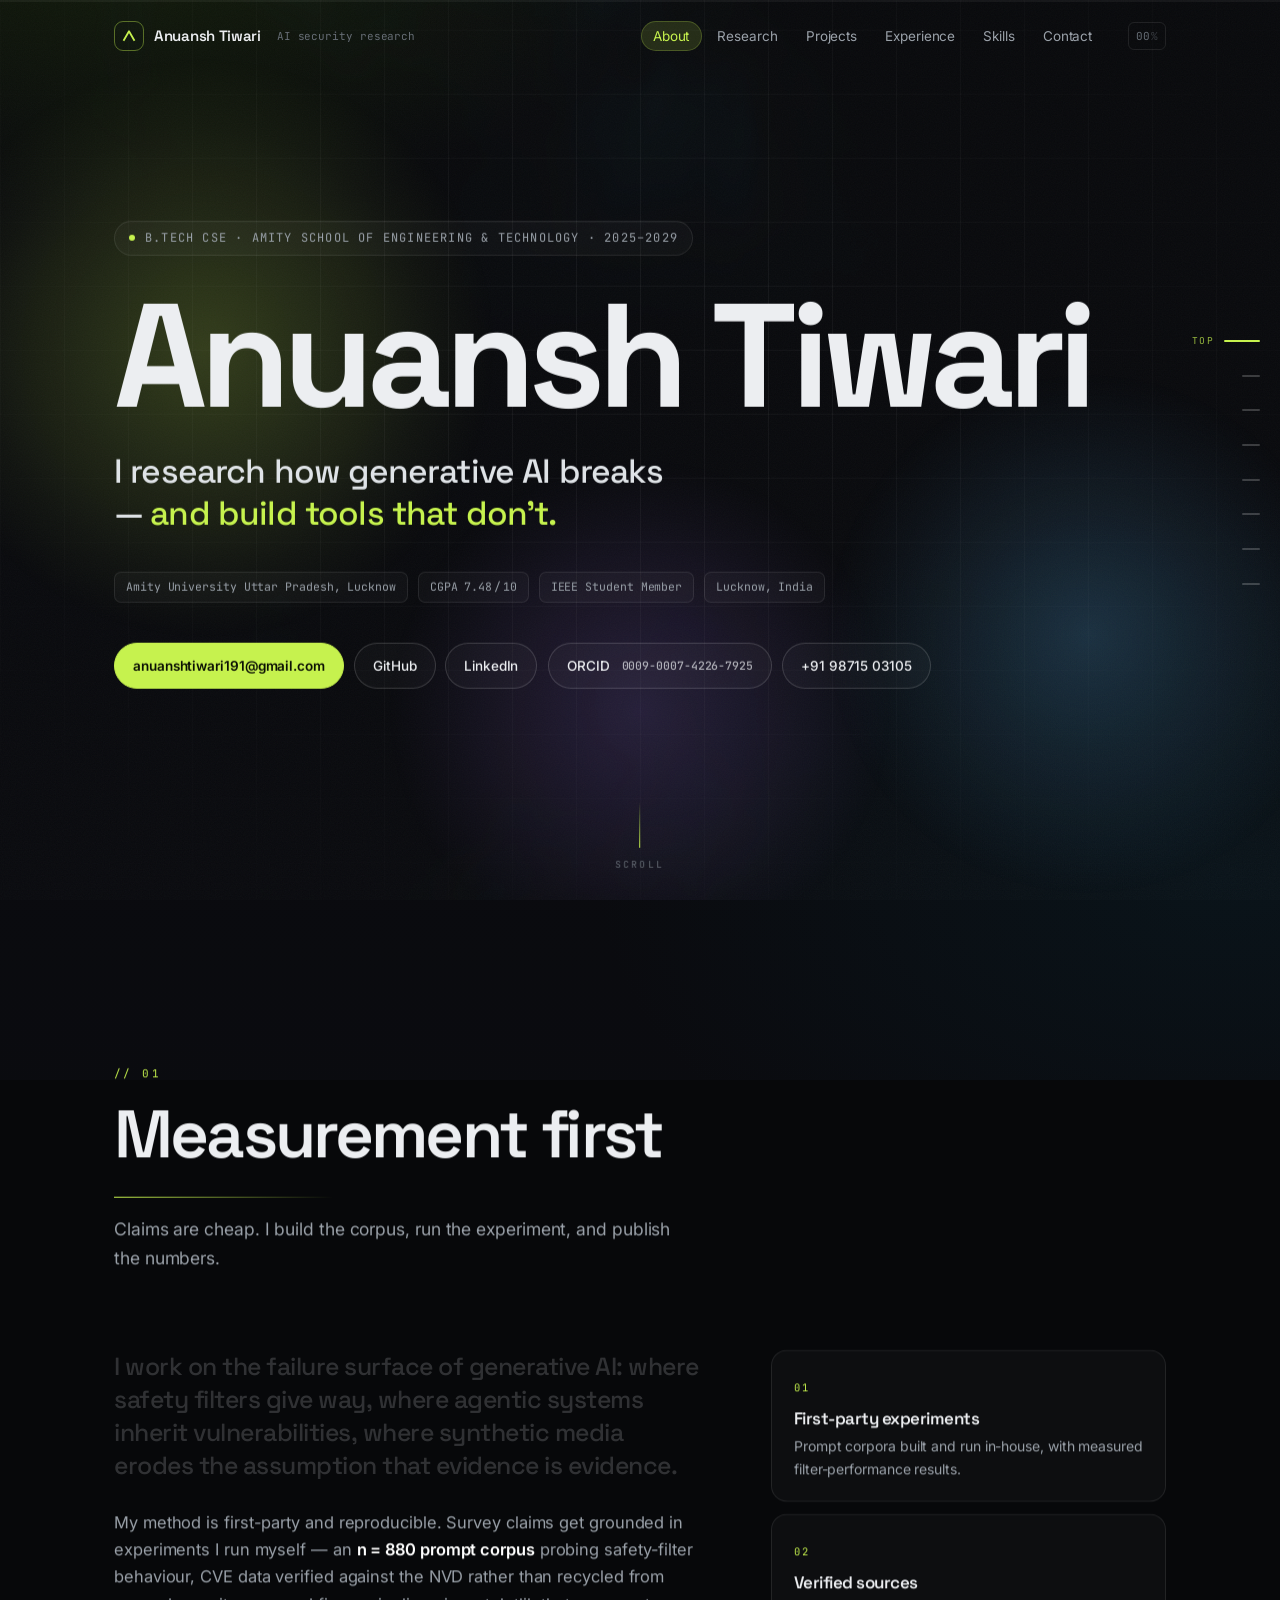
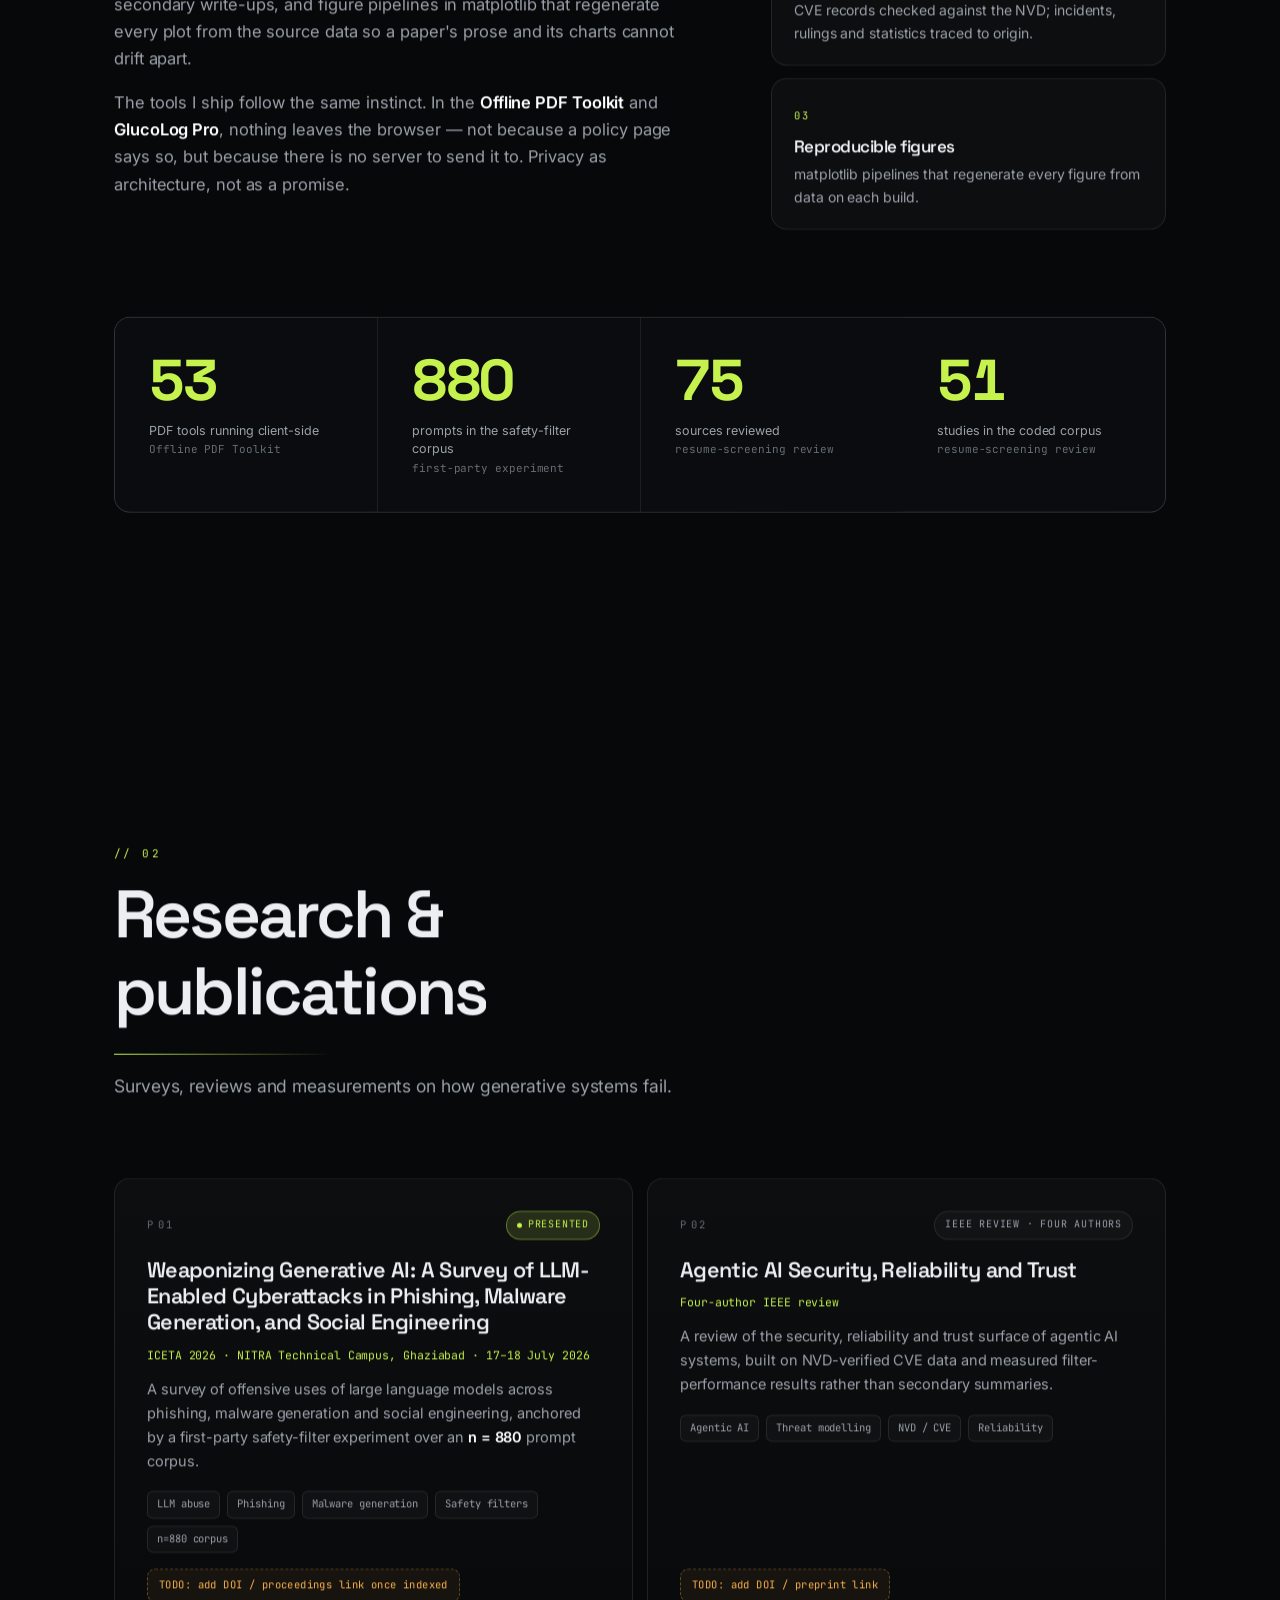
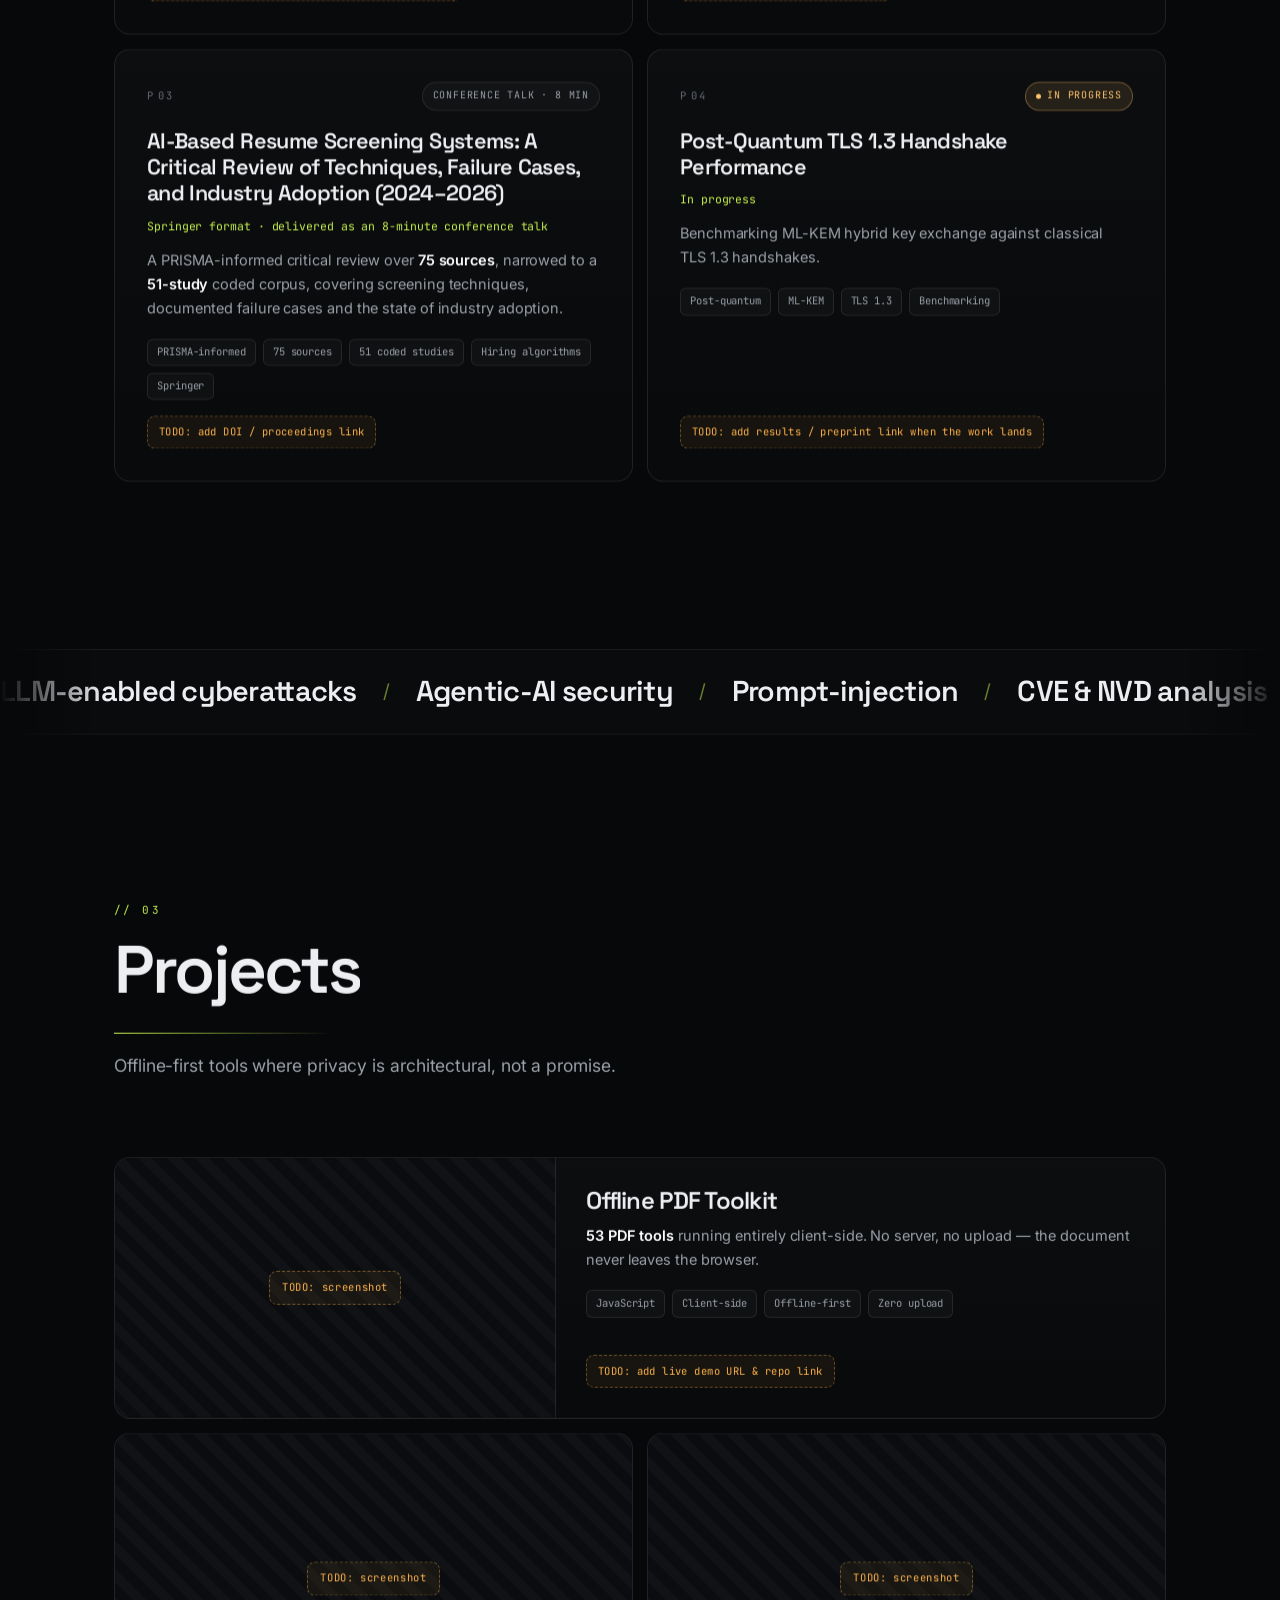
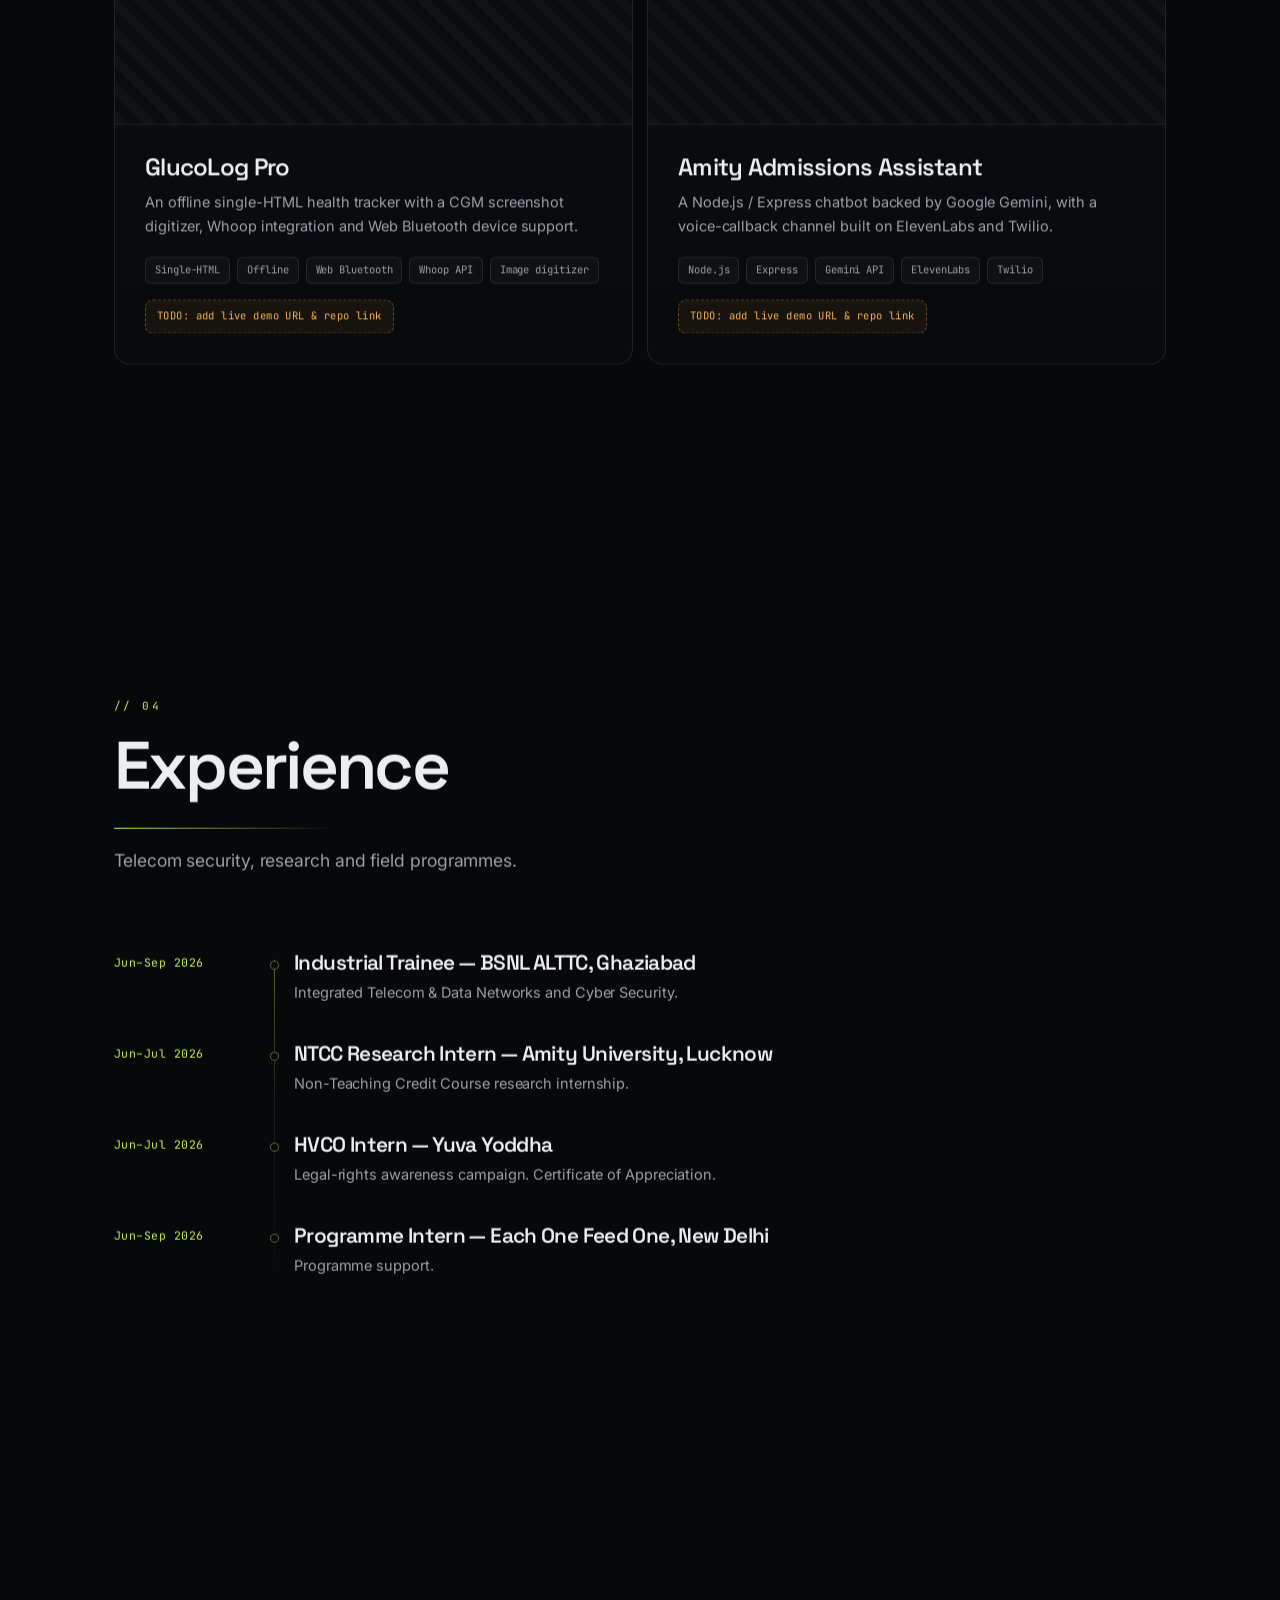
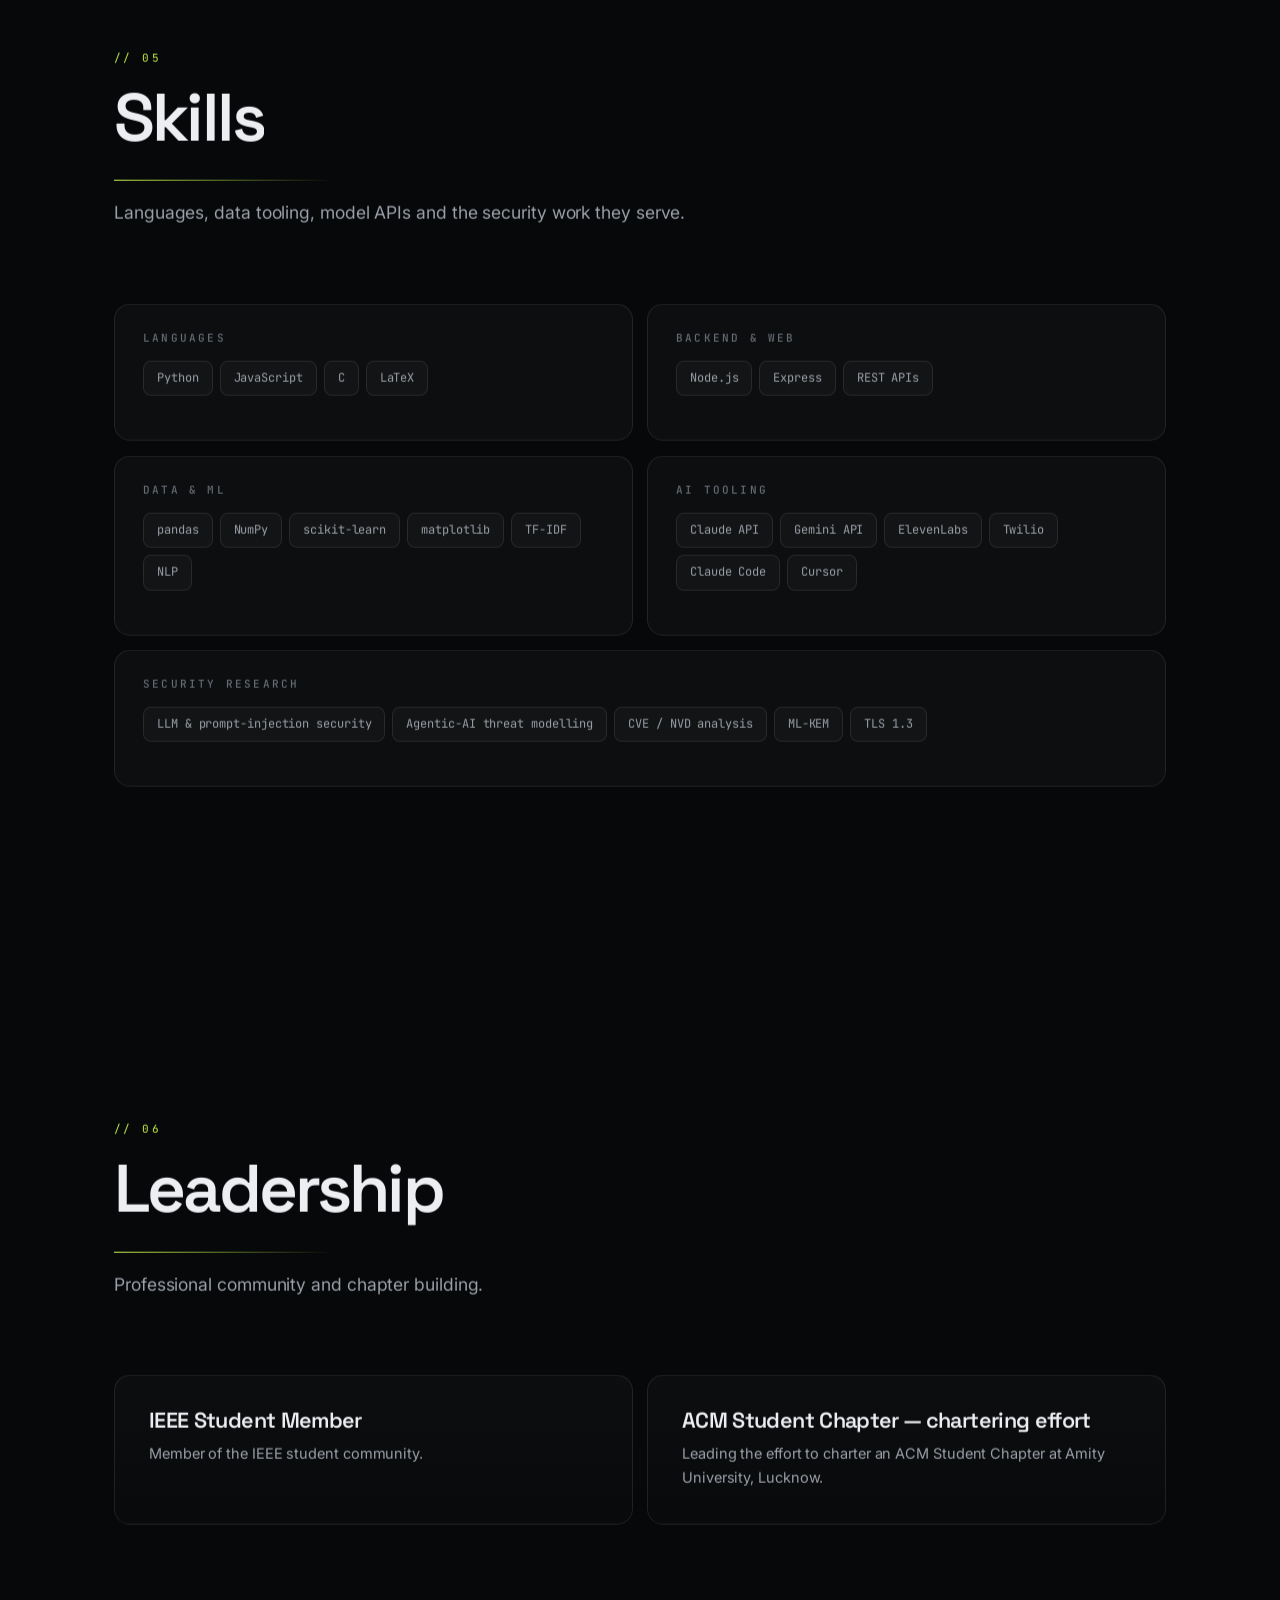
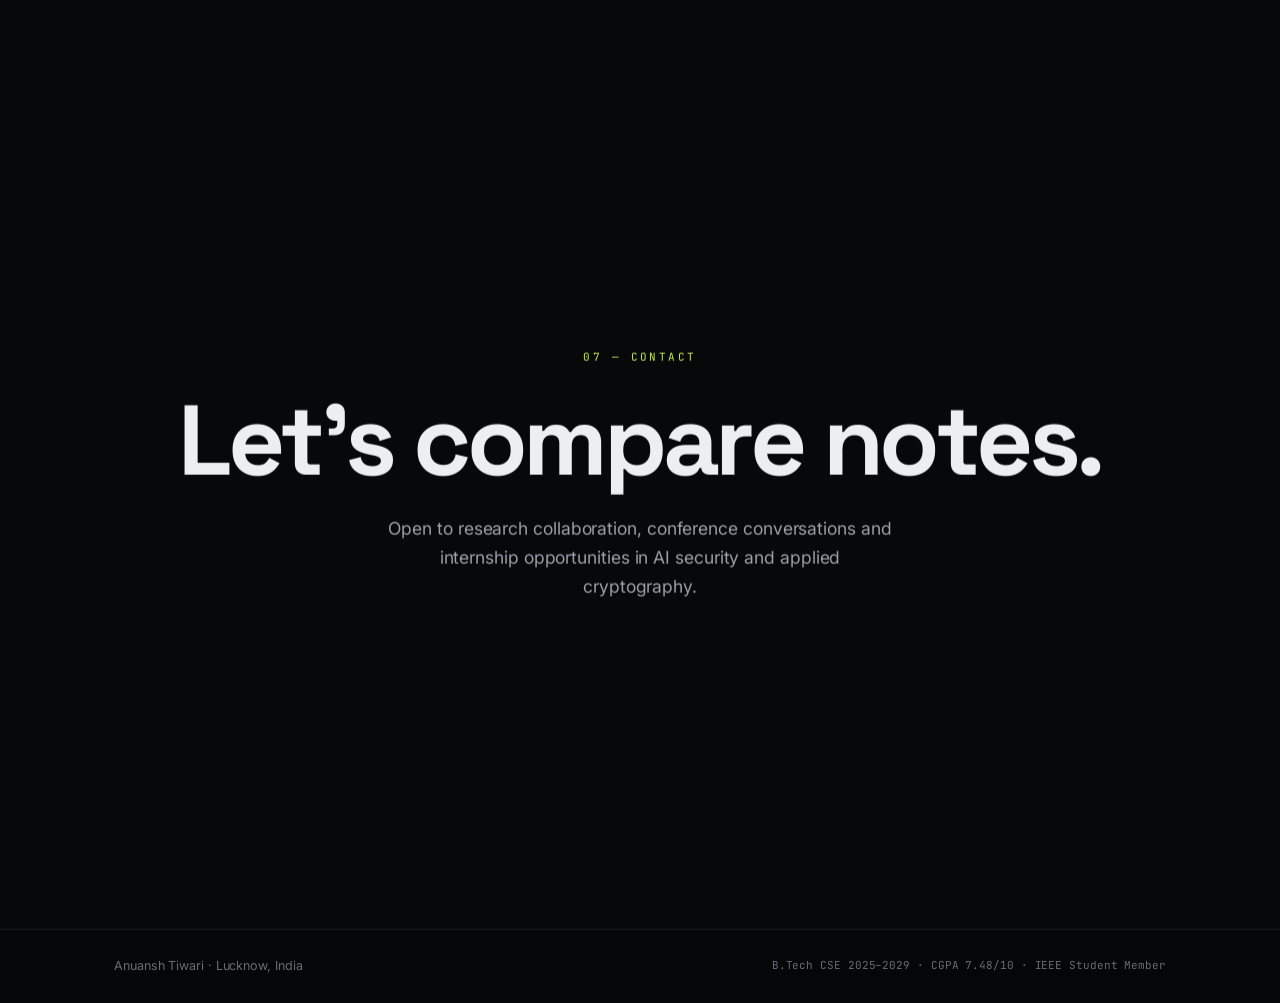
==== commit 8695250c: "Replace canvas backdrop with a WebGL shader, with a measured fallback The one tier-defining techniqu" ====
--- a/index.html
+++ b/index.html
@@ -40,9 +40,10 @@
   <span class="orb orb--2" data-parallax data-speed="0.04"><i></i></span>
   <span class="orb orb--3" data-parallax data-speed="-0.03"><i></i></span>
 </div>
-<div class="field" aria-hidden="true">
-  <canvas id="field-canvas"></canvas>
-</div>
+<!-- the backdrop renderer creates its own canvas here: a canvas can only
+     ever hand out one kind of context, so WebGL and the 2D fallback
+     cannot share one -->
+<div class="field" id="field-host" aria-hidden="true"></div>
 <div class="grain" aria-hidden="true"></div>
 
 <!-- cursor (fine pointers only, built by JS) -->
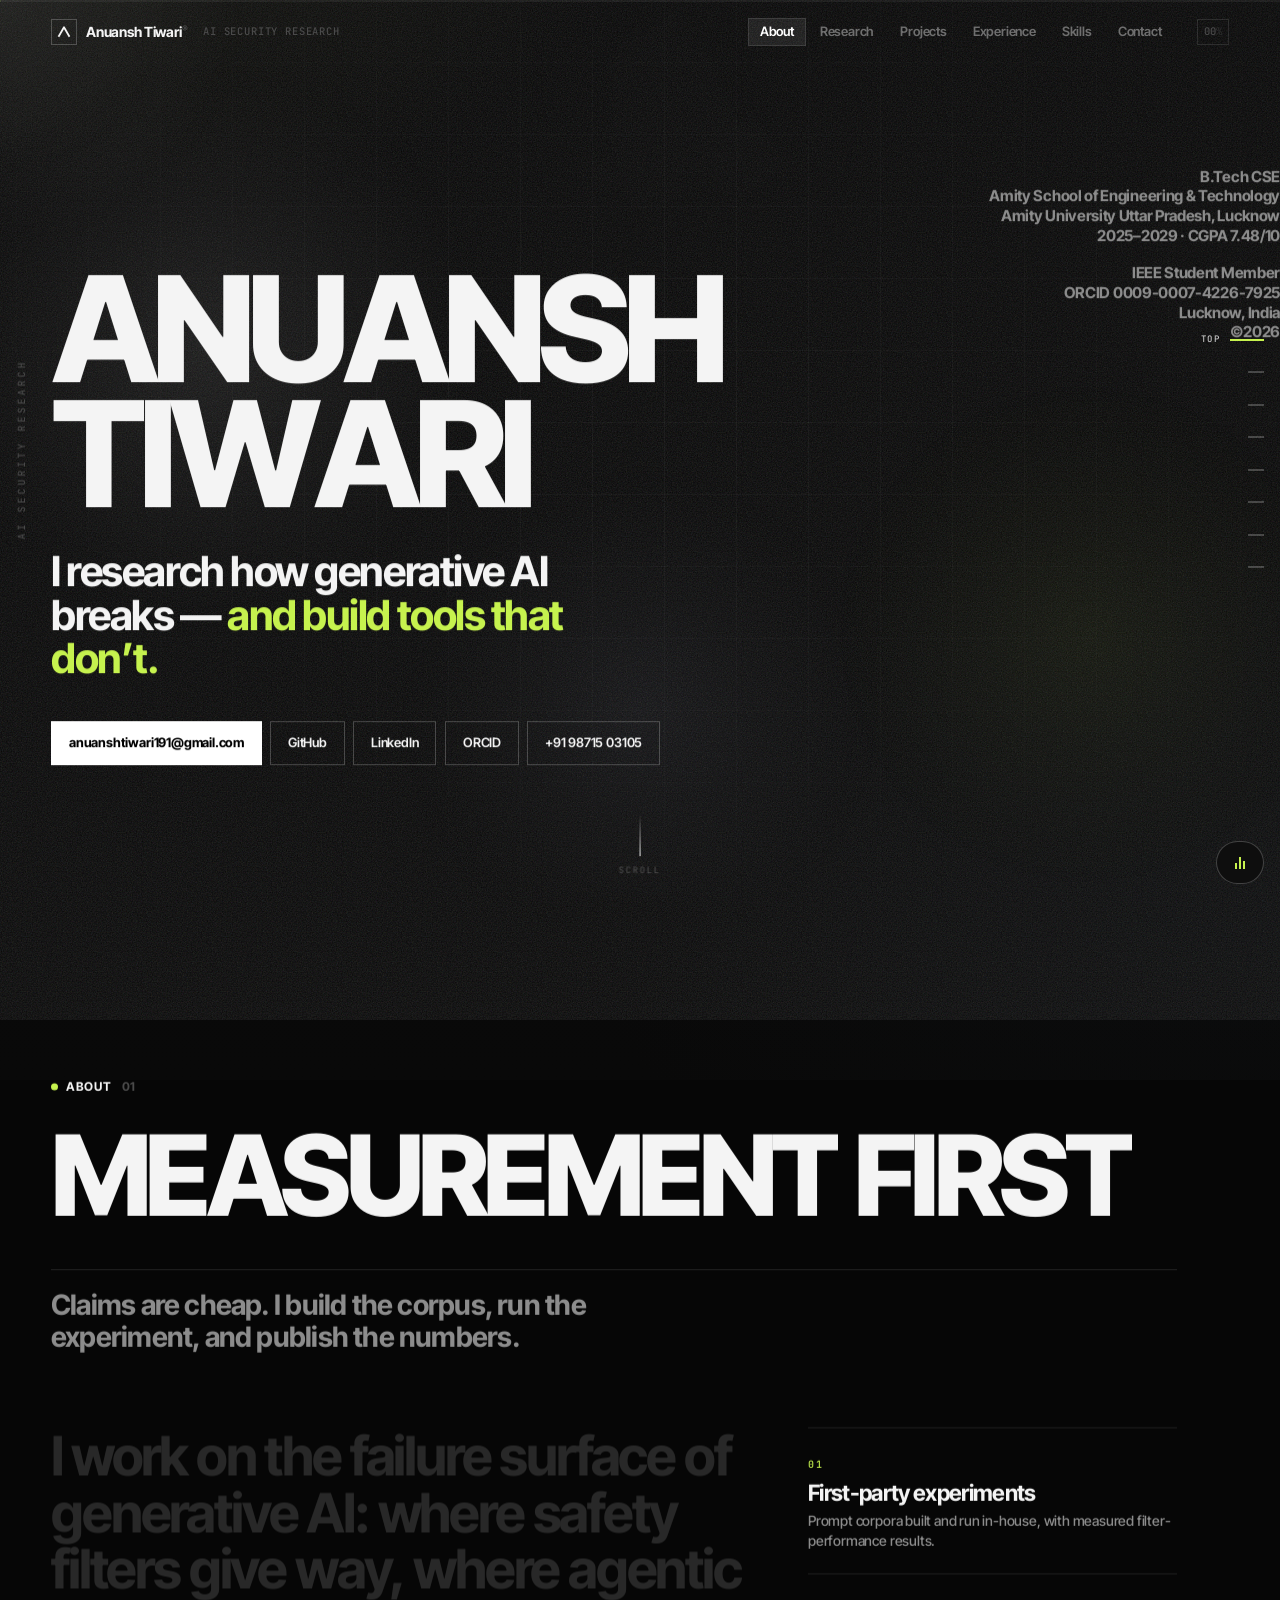
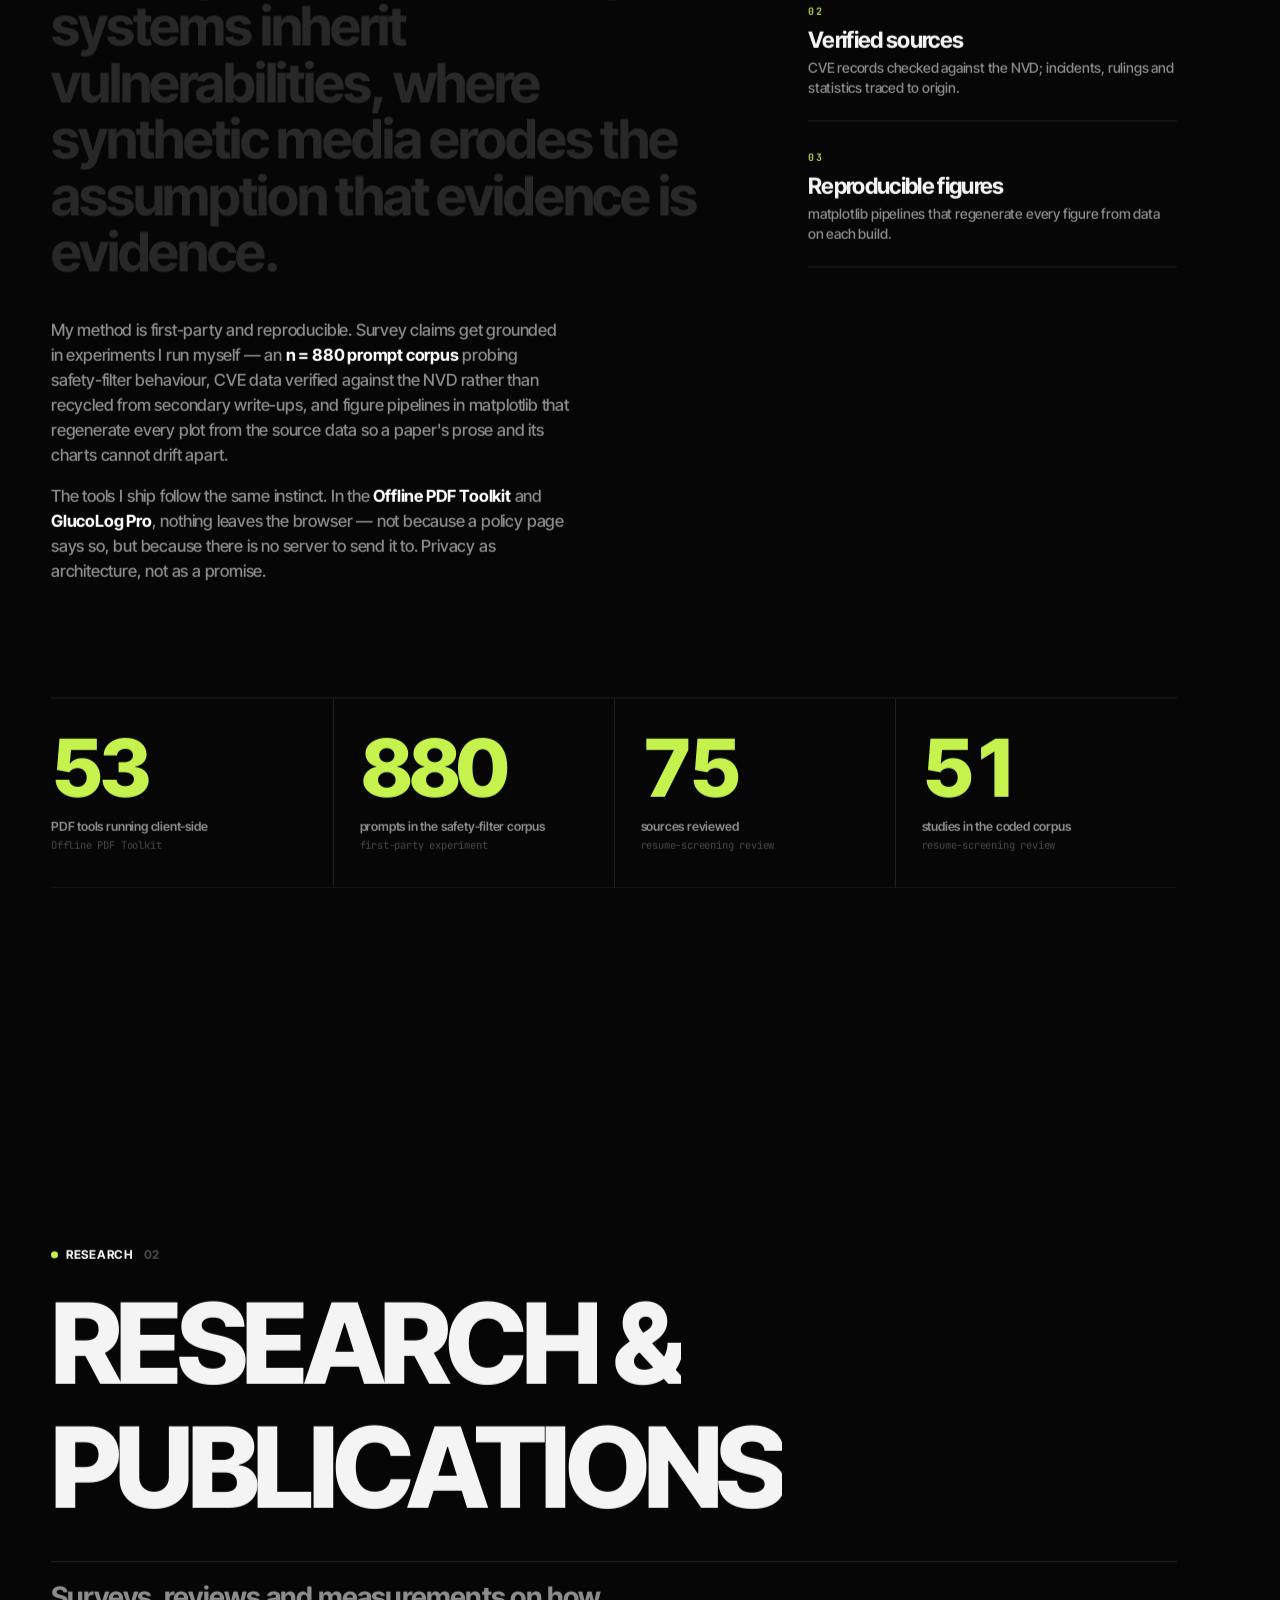
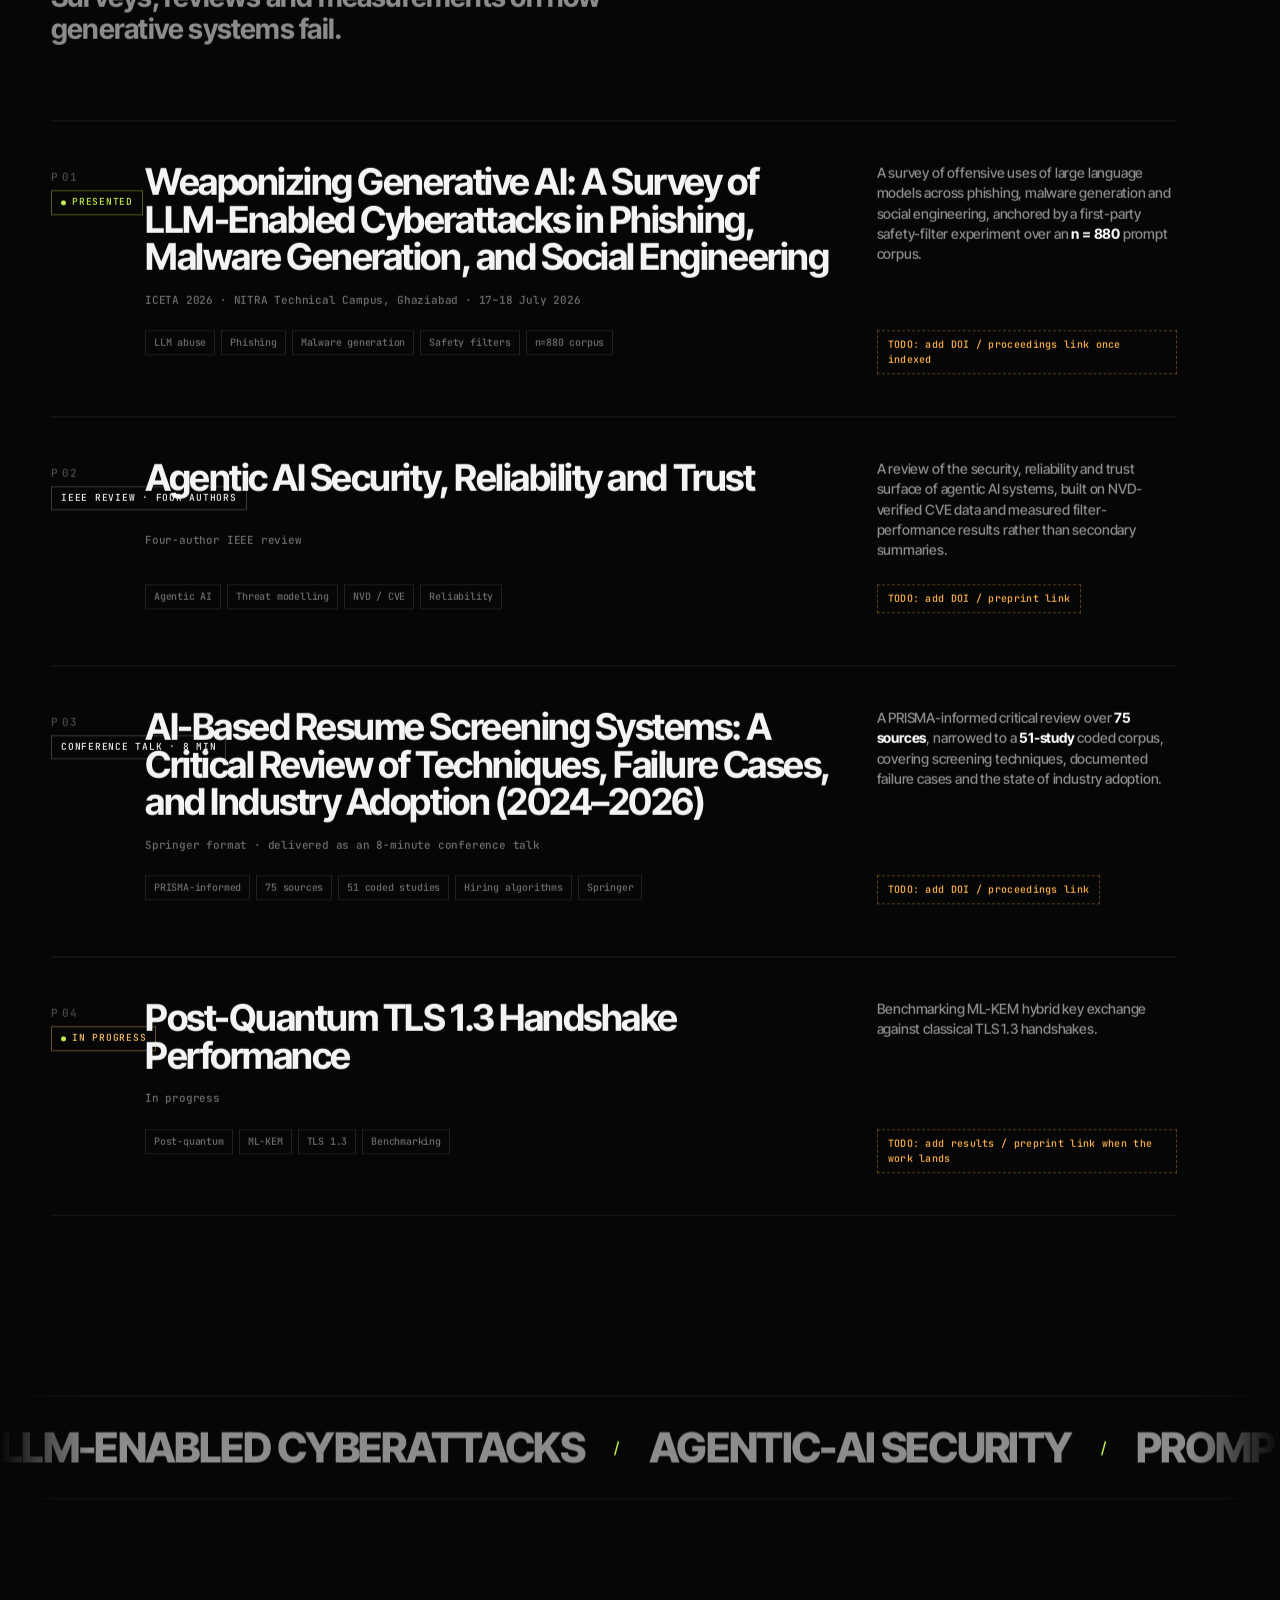
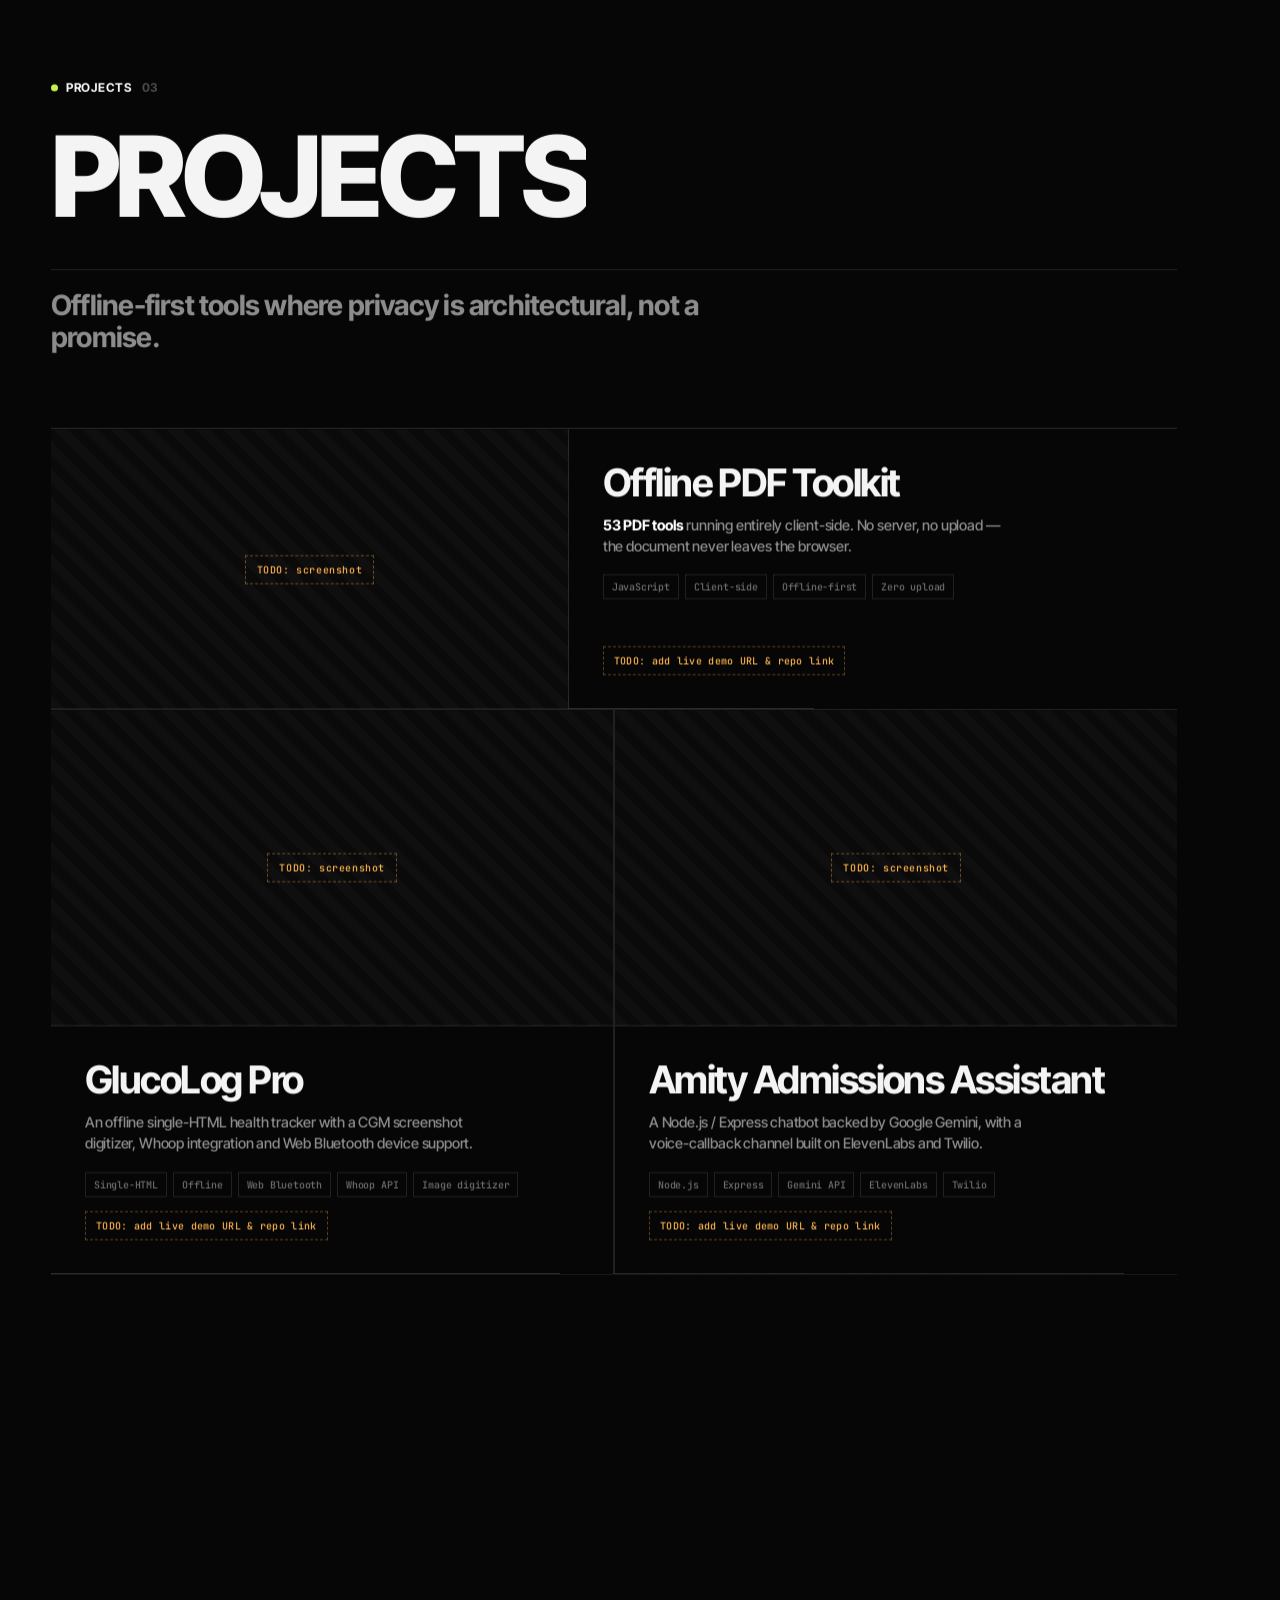
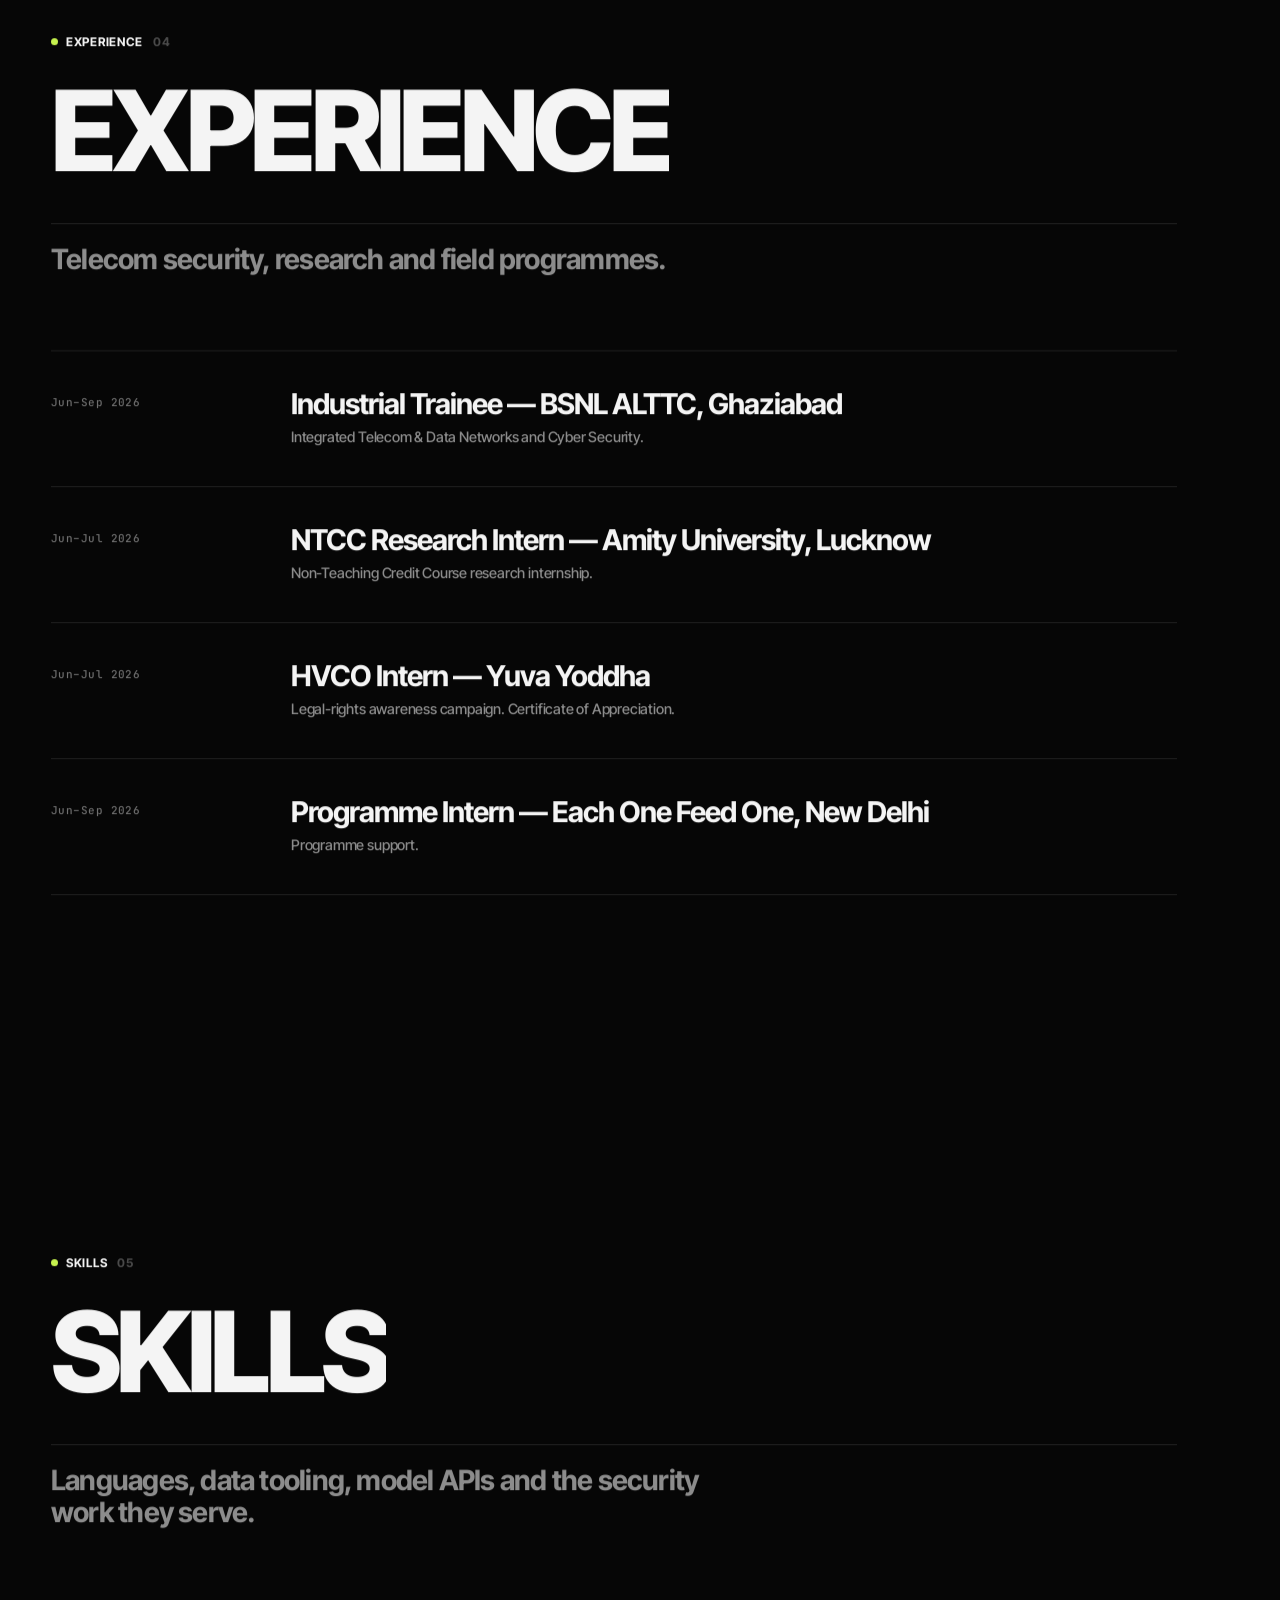
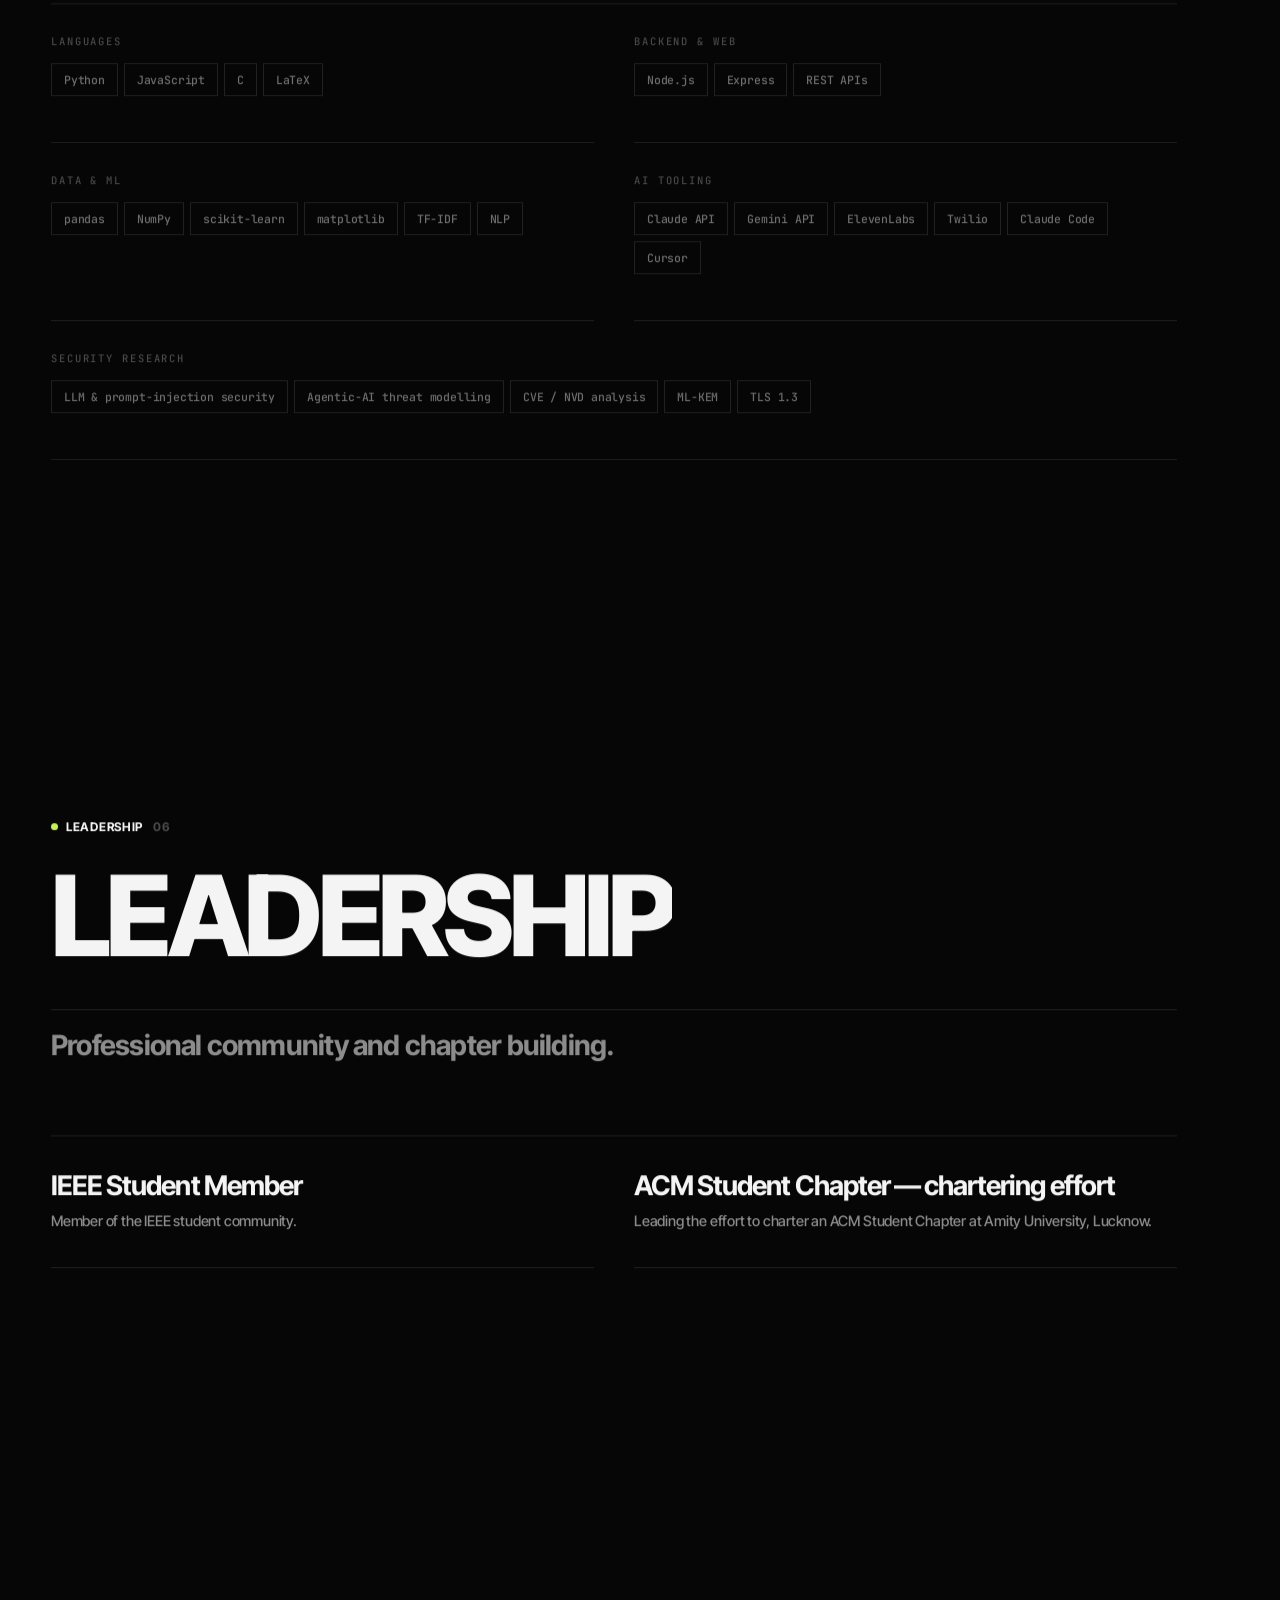
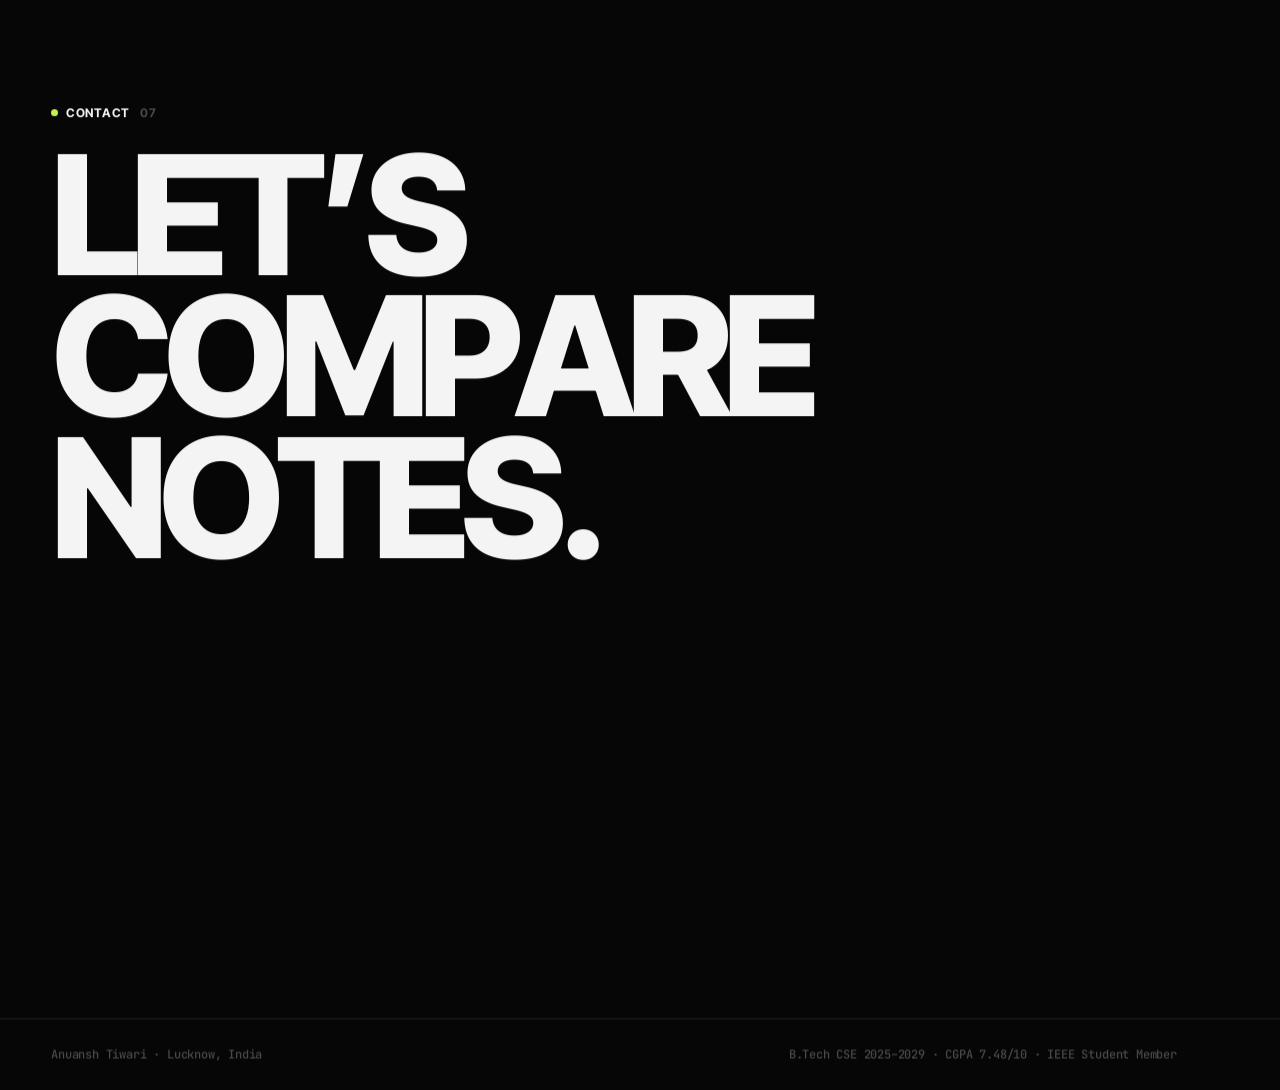
==== commit e487fb71: "Restyle to the supplied reference: monochrome, grain, display type Worked from screenshots of ascens" ====
--- a/index.html
+++ b/index.html
@@ -18,7 +18,7 @@
 
 <link rel="preconnect" href="https://fonts.googleapis.com">
 <link rel="preconnect" href="https://fonts.gstatic.com" crossorigin>
-<link rel="stylesheet" href="https://fonts.googleapis.com/css2?family=Inter:wght@400;500;600&family=JetBrains+Mono:wght@400;500;700&family=Space+Grotesk:wght@500;600;700&display=swap">
+<link rel="stylesheet" href="https://fonts.googleapis.com/css2?family=Inter+Tight:wght@500;600;700;800&family=JetBrains+Mono:wght@400;500;700&display=swap">
 <link rel="stylesheet" href="assets/css/style.css">
 </head>
 
@@ -112,36 +112,44 @@
 <section class="hero" id="hero" data-section="hero">
   <div class="hero__grid" aria-hidden="true" data-parallax data-speed="-0.07"></div>
 
+  <span class="edge edge--l" aria-hidden="true">AI SECURITY RESEARCH</span>
+  <span class="edge edge--r" aria-hidden="true">LUCKNOW, INDIA</span>
+
   <div class="shell hero__shell" id="hero-shell">
-    <p class="hero__eyebrow" data-hero="1">
-      <span class="dot" aria-hidden="true"></span>
-      B.Tech CSE · Amity School of Engineering &amp; Technology · 2025&ndash;2029
-    </p>
-
-    <h1 class="hero__title" data-hero="2">
-      <span class="split" data-split="chars">Anuansh Tiwari</span>
-    </h1>
-
-    <p class="hero__lede" data-hero="3">
-      I research how generative AI breaks &mdash; <em>and build tools that don&rsquo;t.</em>
-    </p>
-
-    <ul class="hero__facts" data-hero="4">
-      <li>Amity University Uttar Pradesh, Lucknow</li>
-      <li>CGPA 7.48&thinsp;/&thinsp;10</li>
-      <li>IEEE Student Member</li>
-      <li>Lucknow, India</li>
-    </ul>
-
-    <div class="hero__links" data-hero="5">
-      <a class="btn btn--primary magnetic" href="mailto:anuanshtiwari191@gmail.com">
-        <span>anuanshtiwari191@gmail.com</span>
-      </a>
-      <a class="btn magnetic" href="https://github.com/glassgotlazy" target="_blank" rel="noopener">GitHub</a>
-      <a class="btn magnetic" href="https://linkedin.com/in/anuansh" target="_blank" rel="noopener">LinkedIn</a>
-      <a class="btn magnetic" href="https://orcid.org/0009-0007-4226-7925" target="_blank" rel="noopener">ORCID&nbsp;<span class="btn__mono">0009-0007-4226-7925</span></a>
-      <a class="btn magnetic" href="tel:+919871503105">+91&nbsp;98715&nbsp;03105</a>
-    </div>
+    <div class="hero__grid-l">
+      <h1 class="hero__title" data-hero="2">
+        <span class="split" data-split="chars">Anuansh Tiwari</span>
+      </h1>
+
+      <p class="hero__lede" data-hero="3">
+        I research how generative AI breaks &mdash; <em>and build tools that don&rsquo;t.</em>
+      </p>
+
+      <div class="hero__links" data-hero="5">
+        <a class="btn btn--primary magnetic" href="mailto:anuanshtiwari191@gmail.com">
+          <span>anuanshtiwari191@gmail.com</span>
+        </a>
+        <a class="btn magnetic" href="https://github.com/glassgotlazy" target="_blank" rel="noopener">GitHub</a>
+        <a class="btn magnetic" href="https://linkedin.com/in/anuansh" target="_blank" rel="noopener">LinkedIn</a>
+        <a class="btn magnetic" href="https://orcid.org/0009-0007-4226-7925" target="_blank" rel="noopener">ORCID</a>
+        <a class="btn magnetic" href="tel:+919871503105">+91&nbsp;98715&nbsp;03105</a>
+      </div>
+    </div>
+
+    <aside class="meta" data-hero="1">
+      <p class="meta__block">
+        B.Tech CSE<br>
+        Amity School of Engineering &amp; Technology<br>
+        Amity University Uttar Pradesh, Lucknow<br>
+        2025&ndash;2029 &middot; CGPA 7.48/10
+      </p>
+      <p class="meta__block">
+        IEEE Student Member<br>
+        ORCID 0009-0007-4226-7925<br>
+        Lucknow, India<br>
+        &copy;2026
+      </p>
+    </aside>
   </div>
 
   <div class="hero__cue" data-hero="6" aria-hidden="true">
@@ -154,7 +162,7 @@
 <section class="section" id="about" data-section="about">
   <div class="shell">
     <header class="sec-head" data-reveal-group>
-      <span class="sec-head__idx" data-reveal="left">01</span>
+      <span class="sec-head__idx" data-reveal="left"><i class="bul"></i>ABOUT<b>01</b></span>
       <h2 class="sec-head__title" data-reveal="title"><span class="split" data-split="words">Measurement first</span></h2>
       <span class="sec-head__rule" data-reveal="rule" aria-hidden="true"></span>
       <p class="sec-head__sub" data-reveal>Claims are cheap. I build the corpus, run the experiment, and publish the numbers.</p>
@@ -221,15 +229,15 @@
 <section class="section" id="research" data-section="research">
   <div class="shell">
     <header class="sec-head" data-reveal-group>
-      <span class="sec-head__idx" data-reveal="left">02</span>
+      <span class="sec-head__idx" data-reveal="left"><i class="bul"></i>RESEARCH<b>02</b></span>
       <h2 class="sec-head__title" data-reveal="title"><span class="split" data-split="words">Research &amp; publications</span></h2>
       <span class="sec-head__rule" data-reveal="rule" aria-hidden="true"></span>
       <p class="sec-head__sub" data-reveal>Surveys, reviews and measurements on how generative systems fail.</p>
     </header>
 
-    <div class="papers" data-reveal-group>
-
-      <article class="paper glow" data-reveal data-tilt>
+    <ol class="papers" data-reveal-group>
+
+      <li class="paper glow" data-reveal data-tilt>
         <div class="paper__top">
           <span class="paper__idx">P&thinsp;01</span>
           <span class="tag tag--live"><span class="tag__dot"></span>Presented</span>
@@ -245,9 +253,9 @@
           <li>LLM abuse</li><li>Phishing</li><li>Malware generation</li><li>Safety filters</li><li>n=880 corpus</li>
         </ul>
         <p class="todo">TODO: add DOI / proceedings link once indexed</p>
-      </article>
-
-      <article class="paper glow" data-reveal data-tilt>
+      </li>
+
+      <li class="paper glow" data-reveal data-tilt>
         <div class="paper__top">
           <span class="paper__idx">P&thinsp;02</span>
           <span class="tag">IEEE review · four authors</span>
@@ -262,9 +270,9 @@
           <li>Agentic AI</li><li>Threat modelling</li><li>NVD / CVE</li><li>Reliability</li>
         </ul>
         <p class="todo">TODO: add DOI / preprint link</p>
-      </article>
-
-      <article class="paper glow" data-reveal data-tilt>
+      </li>
+
+      <li class="paper glow" data-reveal data-tilt>
         <div class="paper__top">
           <span class="paper__idx">P&thinsp;03</span>
           <span class="tag">Conference talk · 8 min</span>
@@ -280,9 +288,9 @@
           <li>PRISMA-informed</li><li>75 sources</li><li>51 coded studies</li><li>Hiring algorithms</li><li>Springer</li>
         </ul>
         <p class="todo">TODO: add DOI / proceedings link</p>
-      </article>
-
-      <article class="paper glow" data-reveal data-tilt>
+      </li>
+
+      <li class="paper glow" data-reveal data-tilt>
         <div class="paper__top">
           <span class="paper__idx">P&thinsp;04</span>
           <span class="tag tag--wip"><span class="tag__dot"></span>In progress</span>
@@ -296,9 +304,9 @@
           <li>Post-quantum</li><li>ML-KEM</li><li>TLS 1.3</li><li>Benchmarking</li>
         </ul>
         <p class="todo">TODO: add results / preprint link when the work lands</p>
-      </article>
-
-    </div>
+      </li>
+
+    </ol>
   </div>
 </section>
 
@@ -315,7 +323,7 @@
 <section class="section" id="projects" data-section="projects">
   <div class="shell">
     <header class="sec-head" data-reveal-group>
-      <span class="sec-head__idx" data-reveal="left">03</span>
+      <span class="sec-head__idx" data-reveal="left"><i class="bul"></i>PROJECTS<b>03</b></span>
       <h2 class="sec-head__title" data-reveal="title"><span class="split" data-split="words">Projects</span></h2>
       <span class="sec-head__rule" data-reveal="rule" aria-hidden="true"></span>
       <p class="sec-head__sub" data-reveal>Offline-first tools where privacy is architectural, not a promise.</p>
@@ -376,7 +384,7 @@
 <section class="section" id="experience" data-section="experience">
   <div class="shell">
     <header class="sec-head" data-reveal-group>
-      <span class="sec-head__idx" data-reveal="left">04</span>
+      <span class="sec-head__idx" data-reveal="left"><i class="bul"></i>EXPERIENCE<b>04</b></span>
       <h2 class="sec-head__title" data-reveal="title"><span class="split" data-split="words">Experience</span></h2>
       <span class="sec-head__rule" data-reveal="rule" aria-hidden="true"></span>
       <p class="sec-head__sub" data-reveal>Telecom security, research and field programmes.</p>
@@ -423,7 +431,7 @@
 <section class="section" id="skills" data-section="skills">
   <div class="shell">
     <header class="sec-head" data-reveal-group>
-      <span class="sec-head__idx" data-reveal="left">05</span>
+      <span class="sec-head__idx" data-reveal="left"><i class="bul"></i>SKILLS<b>05</b></span>
       <h2 class="sec-head__title" data-reveal="title"><span class="split" data-split="words">Skills</span></h2>
       <span class="sec-head__rule" data-reveal="rule" aria-hidden="true"></span>
       <p class="sec-head__sub" data-reveal>Languages, data tooling, model APIs and the security work they serve.</p>
@@ -468,7 +476,7 @@
 <section class="section" id="leadership" data-section="leadership">
   <div class="shell">
     <header class="sec-head" data-reveal-group>
-      <span class="sec-head__idx" data-reveal="left">06</span>
+      <span class="sec-head__idx" data-reveal="left"><i class="bul"></i>LEADERSHIP<b>06</b></span>
       <h2 class="sec-head__title" data-reveal="title"><span class="split" data-split="words">Leadership</span></h2>
       <span class="sec-head__rule" data-reveal="rule" aria-hidden="true"></span>
       <p class="sec-head__sub" data-reveal>Professional community and chapter building.</p>
@@ -491,7 +499,7 @@
 <section class="section section--contact" id="contact" data-section="contact">
   <div class="shell">
     <div class="cta" data-reveal-group>
-      <p class="cta__eyebrow" data-reveal>07 &mdash; Contact</p>
+      <p class="cta__eyebrow" data-reveal><i class="bul"></i>CONTACT<b>07</b></p>
       <h2 class="cta__title" data-reveal="title">
         <span class="split" data-split="chars">Let&rsquo;s compare notes.</span>
       </h2>
@@ -536,6 +544,11 @@
 
 </main>
 
+<a class="pill" href="#contact">
+  <span class="pill__eq" aria-hidden="true"><i></i><i></i><i></i></span>
+  <span>Open to research collaboration</span>
+</a>
+
 <div class="toast" id="toast" role="status" aria-live="polite"></div>
 
 <script src="assets/js/main.js" defer></script>
--- a/assets/css/style.css
+++ b/assets/css/style.css
@@ -1,40 +1,39 @@
 /* ══════════════════════════════════════════════════════════════
    Anuansh Tiwari — portfolio
-   Dark, high-contrast, single accent. Motion-heavy, scroll-driven.
+   Near-monochrome, heavy grain, square edges, display-scale
+   grotesque. Motion-heavy and scroll-driven.
    ══════════════════════════════════════════════════════════════ */
 
-/* ---------- tokens ---------- */
 :root{
-  --bg:#07080a;
-  --bg-2:#0a0c0f;
+  --bg:#060606;
+  --bg-2:#0b0b0b;
   --surface:rgba(255,255,255,.028);
-  --surface-2:rgba(255,255,255,.05);
-  --line:rgba(255,255,255,.09);
-  --line-2:rgba(255,255,255,.16);
-
-  --text:#eceef1;
-  --muted:#9aa1a9;
-  --dim:#666d75;
-
+  --surface-2:rgba(255,255,255,.055);
+  --line:rgba(255,255,255,.11);
+  --line-2:rgba(255,255,255,.22);
+
+  --text:#f4f4f4;      /* headlines */
+  --body:#8c8c8c;      /* body copy — low contrast on purpose */
+  --muted:#6f6f6f;
+  --dim:#4a4a4a;
+
+  /* the one signal colour, used sparingly: bullets, active marks, counters */
   --accent:#c6f24e;
   --accent-ink:#0b1004;
-  --accent-soft:rgba(198,242,78,.14);
-  --accent-line:rgba(198,242,78,.4);
-
-  --font-display:"Space Grotesk",ui-sans-serif,system-ui,-apple-system,"Segoe UI",sans-serif;
-  --font-body:"Inter",ui-sans-serif,system-ui,-apple-system,"Segoe UI",sans-serif;
+  --accent-soft:rgba(198,242,78,.12);
+  --accent-line:rgba(198,242,78,.38);
+
+  --font:"Inter Tight","Inter",ui-sans-serif,system-ui,-apple-system,"Helvetica Neue",sans-serif;
   --font-mono:"JetBrains Mono",ui-monospace,SFMono-Regular,Menlo,Consolas,monospace;
 
-  --shell:1180px;
-  --gutter:clamp(20px,5vw,64px);
-  --radius:16px;
+  --shell:1320px;
+  --gutter:clamp(18px,4vw,56px);
 
   --ease:cubic-bezier(.22,.9,.24,1);
   --ease-out:cubic-bezier(.16,1,.3,1);
 
-  /* driven from JS */
-  --sp:0;          /* 0..1 page scroll progress */
-  --nav-h:66px;
+  --sp:0;
+  --nav-h:60px;
 }
 
 *,*::before,*::after{box-sizing:border-box}
@@ -42,68 +41,58 @@
 html{
   -webkit-text-size-adjust:100%;
   scroll-behavior:smooth;
-  scroll-padding-top:calc(var(--nav-h) + 24px);
+  scroll-padding-top:calc(var(--nav-h) + 20px);
 }
 
 body{
   margin:0;
   background:var(--bg);
   color:var(--text);
-  font-family:var(--font-body);
-  font-size:clamp(15px,.35vw + 14px,16.5px);
-  line-height:1.65;
-  letter-spacing:-.005em;
+  font-family:var(--font);
+  font-size:clamp(15px,.3vw + 14px,16px);
+  font-weight:500;
+  line-height:1.5;
+  letter-spacing:-.012em;
   overflow-x:hidden;
   -webkit-font-smoothing:antialiased;
 }
 
-/* the scroll-driven background: hue + position both track --sp */
+/* scroll-driven wash — near-monochrome, only a breath of hue */
 body::before{
-  content:"";
-  position:fixed; inset:-20vh -10vw;
-  z-index:-4;
-  pointer-events:none;
+  content:"";position:fixed;inset:-20vh -10vw;z-index:-4;pointer-events:none;
   background:
-    radial-gradient(60vw 55vh at calc(18% + var(--sp) * 64%) calc(6% + var(--sp) * 26%),
-      hsl(calc(88 - var(--sp) * 130) 70% 12% / calc(.5 - var(--sp) * .18)), transparent 66%),
-    radial-gradient(70vw 60vh at calc(88% - var(--sp) * 70%) calc(84% - var(--sp) * 34%),
-      hsl(calc(196 + var(--sp) * 96) 72% 13% / calc(.26 + var(--sp) * .24)), transparent 70%),
-    linear-gradient(180deg,
-      hsl(calc(220 - var(--sp) * 30) 16% 4%) 0%,
-      hsl(calc(230 - var(--sp) * 60) 20% 5%) 100%);
-}
-
-/* slow-drifting aurora orbs, parallaxed */
+    radial-gradient(62vw 56vh at calc(16% + var(--sp) * 66%) calc(4% + var(--sp) * 28%),
+      hsl(calc(70 + var(--sp) * 180) 18% 11% / calc(.42 - var(--sp) * .12)), transparent 66%),
+    radial-gradient(72vw 62vh at calc(88% - var(--sp) * 72%) calc(86% - var(--sp) * 36%),
+      hsl(calc(210 + var(--sp) * 60) 16% 10% / calc(.2 + var(--sp) * .16)), transparent 70%),
+    linear-gradient(180deg, #060606 0%, #090909 100%);
+}
+
+/* ---------- ambient ---------- */
 .aurora{position:fixed;inset:0;z-index:-3;pointer-events:none;overflow:hidden}
-/* The softness is baked into the gradient's stops rather than produced
-   with filter:blur(). A 90px blur on elements this large cost ~40fps on
-   its own; multi-stop radial gradients read the same and are nearly free.
-   The outer span carries the scroll parallax and the inner one the drift,
-   because a CSS animation on transform outranks an inline style and would
-   otherwise silently discard the parallax. Translation only — a scale in
-   the keyframes forces the layer to re-rasterise every frame. */
 .orb{position:absolute;display:block;will-change:transform}
 .orb > i{display:block;width:100%;height:100%;border-radius:50%;will-change:transform}
-
+/* softness from gradient stops, never filter:blur() — a 90px blur on
+   elements this size costs tens of frames per second on its own */
 .orb--1{width:60vw;height:60vw;left:-14vw;top:-4vh}
 .orb--1 > i{
   background:radial-gradient(circle closest-side,
-    rgba(198,242,78,.22),rgba(198,242,78,.12) 34%,
-    rgba(198,242,78,.045) 58%,rgba(198,242,78,0) 76%);
+    rgba(255,255,255,.075),rgba(255,255,255,.035) 34%,
+    rgba(255,255,255,.012) 58%,rgba(255,255,255,0) 76%);
   animation:drift1 26s var(--ease) infinite alternate;
 }
 .orb--2{width:54vw;height:54vw;right:-12vw;top:32vh}
 .orb--2 > i{
   background:radial-gradient(circle closest-side,
-    rgba(96,190,255,.2),rgba(96,190,255,.1) 34%,
-    rgba(96,190,255,.04) 58%,rgba(96,190,255,0) 76%);
+    rgba(198,242,78,.05),rgba(198,242,78,.022) 34%,
+    rgba(198,242,78,.007) 58%,rgba(198,242,78,0) 76%);
   animation:drift2 32s var(--ease) infinite alternate;
 }
 .orb--3{width:52vw;height:52vw;left:24vw;bottom:-16vh}
 .orb--3 > i{
   background:radial-gradient(circle closest-side,
-    rgba(168,120,255,.19),rgba(168,120,255,.1) 34%,
-    rgba(168,120,255,.038) 58%,rgba(168,120,255,0) 76%);
+    rgba(210,215,255,.055),rgba(210,215,255,.024) 34%,
+    rgba(210,215,255,.008) 58%,rgba(210,215,255,0) 76%);
   animation:drift3 38s var(--ease) infinite alternate;
 }
 @keyframes drift1{to{transform:translate3d(8vw,6vh,0)}}
@@ -111,822 +100,594 @@
 @keyframes drift3{to{transform:translate3d(6vw,-5vh,0)}}
 
 .field{position:fixed;inset:0;z-index:-2;pointer-events:none}
-.field canvas{width:100%;height:100%;display:block;opacity:.85}
-
+.field canvas{width:100%;height:100%;display:block;opacity:.7}
+
+/* heavy film grain — a defining texture here, not a whisper */
 .grain{
-  position:fixed;inset:0;z-index:-1;pointer-events:none;opacity:.035;
-  background-image:url("data:image/svg+xml,%3Csvg xmlns='http://www.w3.org/2000/svg' width='160' height='160'%3E%3Cfilter id='n'%3E%3CfeTurbulence type='fractalNoise' baseFrequency='.85' numOctaves='3'/%3E%3C/filter%3E%3Crect width='160' height='160' filter='url(%23n)'/%3E%3C/svg%3E");
-}
-
-/* ---------- cursor glow ----------
-   A soft light that trails the pointer. The native cursor is never
-   hidden, so nothing breaks if JS fails or the pointer is coarse. */
+  position:fixed;inset:-120px;z-index:-1;pointer-events:none;opacity:.16;
+  background-image:url("data:image/svg+xml,%3Csvg xmlns='http://www.w3.org/2000/svg' width='200' height='200'%3E%3Cfilter id='n'%3E%3CfeTurbulence type='fractalNoise' baseFrequency='.8' numOctaves='4' stitchTiles='stitch'/%3E%3C/filter%3E%3Crect width='200' height='200' filter='url(%23n)'/%3E%3C/svg%3E");
+  animation:grain 1s steps(5) infinite;
+  will-change:transform;
+}
+@keyframes grain{
+  0%{transform:translate3d(0,0,0)}      20%{transform:translate3d(-6%,4%,0)}
+  40%{transform:translate3d(5%,-5%,0)}  60%{transform:translate3d(-4%,-3%,0)}
+  80%{transform:translate3d(6%,5%,0)}   100%{transform:translate3d(0,0,0)}
+}
+
+/* ---------- cursor ---------- */
 .cursor{position:fixed;inset:0;z-index:1;pointer-events:none;display:none;opacity:0;transition:opacity .4s var(--ease)}
 .has-cursor .cursor{display:block}
 .has-cursor .cursor.is-on{opacity:1}
 .cursor__glow{
   position:absolute;top:0;left:0;width:520px;height:520px;margin:-260px 0 0 -260px;
-  border-radius:50%;opacity:.85;
-  background:radial-gradient(circle,rgba(198,242,78,.1),rgba(198,242,78,.035) 42%,transparent 68%);
-  /* screen blending means this can only ever brighten, never dim text */
+  border-radius:50%;opacity:.8;
+  background:radial-gradient(circle,rgba(255,255,255,.075),rgba(255,255,255,.025) 42%,transparent 68%);
   mix-blend-mode:screen;
   transition:transform .35s var(--ease),opacity .35s var(--ease);
   will-change:transform;
 }
-/* JS owns the inline transform, so the hover scale rides in through a
-   variable it reads rather than a competing transform declaration */
 .cursor.is-hot .cursor__glow{--cs:1.4;opacity:1}
 
-/* ---------- typography ---------- */
-h1,h2,h3{font-family:var(--font-display);font-weight:600;letter-spacing:-.03em;line-height:1.06;margin:0}
-p{margin:0 0 1.05em}
-strong{color:#fff;font-weight:600}
+/* ---------- type ---------- */
+h1,h2,h3{font-weight:700;letter-spacing:-.035em;line-height:1.02;margin:0}
+p{margin:0 0 1em}
+strong{color:#fff;font-weight:700}
 em{font-style:normal;color:var(--accent)}
-
 a{color:inherit;text-decoration:none}
-
-::selection{background:var(--accent);color:var(--accent-ink)}
+::selection{background:#fff;color:#000}
 
 .skip-link{
-  position:fixed;top:10px;left:10px;z-index:200;
-  padding:10px 16px;border-radius:10px;
-  background:var(--accent);color:var(--accent-ink);font-weight:600;
+  position:fixed;top:10px;left:10px;z-index:400;padding:10px 16px;
+  background:#fff;color:#000;font-weight:700;
   transform:translateY(-200%);transition:transform .2s var(--ease);
 }
 .skip-link:focus-visible{transform:none}
-
-:focus-visible{outline:2px solid var(--accent);outline-offset:3px;border-radius:6px}
+:focus-visible{outline:2px solid var(--accent);outline-offset:3px}
 
 .shell{width:100%;max-width:var(--shell);margin-inline:auto;padding-inline:var(--gutter)}
 
-/* ---------- scroll progress ---------- */
-.progress{
-  position:fixed;top:0;left:0;right:0;height:2px;z-index:120;
-  background:rgba(255,255,255,.05);
-}
+/* small caps label with a signal dot: ●RESEARCH 02 */
+.bul{
+  display:inline-block;width:7px;height:7px;background:var(--accent);
+  border-radius:50%;margin-right:8px;vertical-align:1px;
+}
+.sec-head__idx,.cta__eyebrow{
+  display:block;font-family:var(--font);font-weight:700;font-size:12px;
+  letter-spacing:.06em;color:var(--text);margin-bottom:22px;text-transform:uppercase;
+}
+.sec-head__idx b,.cta__eyebrow b{font-weight:700;color:var(--dim);margin-left:10px}
+
+/* ---------- progress ---------- */
+.progress{position:fixed;top:0;left:0;right:0;height:2px;z-index:120;background:rgba(255,255,255,.06)}
 .progress__bar{
   display:block;height:100%;width:100%;
   transform:scaleX(var(--sp));transform-origin:0 50%;
-  background:linear-gradient(90deg,rgba(198,242,78,.35),var(--accent));
-  box-shadow:0 0 18px rgba(198,242,78,.5);
+  background:var(--accent);
 }
 
 /* ---------- nav ---------- */
 .nav{
   position:fixed;top:0;left:0;right:0;z-index:110;
-  transition:backdrop-filter .4s var(--ease),background .4s var(--ease),border-color .4s var(--ease);
+  transition:background .4s var(--ease),backdrop-filter .4s var(--ease),border-color .4s var(--ease);
   border-bottom:1px solid transparent;
 }
 .nav__inner{
   width:100%;max-width:var(--shell);margin-inline:auto;
-  padding:18px var(--gutter);
-  display:flex;align-items:center;gap:24px;
+  padding:16px var(--gutter);display:flex;align-items:center;gap:24px;
   transition:padding .45s var(--ease);
 }
 .nav.is-condensed{
-  background:rgba(7,8,10,.72);
-  backdrop-filter:blur(16px) saturate(140%);
-  -webkit-backdrop-filter:blur(16px) saturate(140%);
+  background:rgba(6,6,6,.78);
+  backdrop-filter:blur(14px);-webkit-backdrop-filter:blur(14px);
   border-bottom-color:var(--line);
 }
-.nav.is-condensed .nav__inner{padding-block:10px}
+.nav.is-condensed .nav__inner{padding-block:9px}
 .nav.is-condensed .nav__role{opacity:0;max-width:0;margin-left:0}
-.nav.is-condensed .nav__mark{transform:scale(.86);border-radius:99px}
-
-.nav__brand{display:flex;align-items:center;gap:10px;min-width:0}
+
+.nav__brand{display:flex;align-items:center;gap:9px;min-width:0}
 .nav__mark{
-  display:grid;place-items:center;width:30px;height:30px;flex:none;
-  border:1px solid var(--accent-line);border-radius:9px;color:var(--accent);
-  transition:transform .55s var(--ease),background .3s,border-radius .55s var(--ease),box-shadow .35s;
-}
-.nav__brand:hover .nav__mark{background:var(--accent-soft);box-shadow:0 0 20px -4px var(--accent-line)}
-.nav__name{font-family:var(--font-display);font-weight:600;font-size:15px;letter-spacing:-.02em;white-space:nowrap}
+  display:grid;place-items:center;width:26px;height:26px;flex:none;
+  border:1px solid var(--line-2);color:var(--text);
+  transition:transform .55s var(--ease),background .3s,color .3s;
+}
+.nav__brand:hover .nav__mark{background:#fff;color:#000}
+.nav__name{font-weight:700;font-size:14px;letter-spacing:-.02em;white-space:nowrap}
+.nav__name::after{content:"®";font-size:9px;vertical-align:super;color:var(--dim);margin-left:1px}
 .nav__role{
-  font-family:var(--font-mono);font-size:11px;color:var(--dim);white-space:nowrap;
-  overflow:hidden;max-width:180px;margin-left:6px;
+  font-family:var(--font-mono);font-size:10.5px;color:var(--dim);white-space:nowrap;
+  overflow:hidden;max-width:180px;margin-left:6px;text-transform:uppercase;letter-spacing:.08em;
   transition:opacity .35s var(--ease),max-width .45s var(--ease);
 }
 
-.nav__links{display:flex;gap:4px;margin-left:auto;position:relative}
-/* the pill slides between links instead of each link carrying its own chip */
+.nav__links{display:flex;gap:2px;margin-left:auto;position:relative}
 .nav__pill{
-  position:absolute;top:50%;left:0;height:30px;margin-top:-15px;width:var(--pw,0px);
-  border-radius:99px;background:var(--accent-soft);border:1px solid rgba(198,242,78,.22);
+  position:absolute;top:50%;left:0;height:28px;margin-top:-14px;width:var(--pw,0px);
+  background:rgba(255,255,255,.08);border:1px solid var(--line);
   transform:translate3d(var(--px,0px),0,0);opacity:0;pointer-events:none;
   transition:transform .5s var(--ease),width .5s var(--ease),opacity .3s var(--ease);
 }
 .nav__links.has-pill .nav__pill{opacity:1}
 .nav__links a{
-  position:relative;z-index:1;padding:7px 12px;border-radius:99px;
-  font-size:13.5px;color:var(--muted);
+  position:relative;z-index:1;padding:6px 12px;
+  font-size:13px;font-weight:600;color:var(--muted);
   transition:color .3s var(--ease);
 }
 .nav__links a:hover{color:var(--text)}
-.nav__links a.is-active{color:var(--accent)}
-
-.nav__meta{display:flex;align-items:center;gap:12px}
+.nav__links a.is-active{color:#fff}
+
+.nav__meta{display:flex;align-items:center;gap:10px}
 .nav__pct{
-  font-family:var(--font-mono);font-size:11px;color:var(--dim);
-  padding:4px 7px;border:1px solid var(--line);border-radius:6px;
-  font-variant-numeric:tabular-nums;
-}
-.nav__pct::after{content:"%";opacity:.45;margin-left:1px}
-
-.nav__toggle{
-  display:none;width:40px;height:34px;padding:0;
-  background:none;border:1px solid var(--line);border-radius:9px;cursor:pointer;
-}
-.nav__toggle span{
-  display:block;width:16px;height:1.5px;margin:3.5px auto;background:var(--text);
-  transition:transform .3s var(--ease),opacity .3s var(--ease);
-}
+  font-family:var(--font-mono);font-size:10.5px;color:var(--dim);
+  padding:4px 6px;border:1px solid var(--line);font-variant-numeric:tabular-nums;
+}
+.nav__pct::after{content:"%";opacity:.45}
+
+.nav__toggle{display:none;width:38px;height:32px;padding:0;background:none;border:1px solid var(--line);cursor:pointer}
+.nav__toggle span{display:block;width:15px;height:1.5px;margin:3.5px auto;background:var(--text);transition:transform .3s var(--ease)}
 .nav__toggle[aria-expanded="true"] span:first-child{transform:translateY(2.5px) rotate(45deg)}
 .nav__toggle[aria-expanded="true"] span:last-child{transform:translateY(-2.5px) rotate(-45deg)}
 
 .nav__drawer{
-  display:none;flex-direction:column;
-  padding:8px var(--gutter) 20px;
-  background:rgba(7,8,10,.96);
-  backdrop-filter:blur(18px);-webkit-backdrop-filter:blur(18px);
+  display:none;flex-direction:column;padding:6px var(--gutter) 18px;
+  background:rgba(6,6,6,.97);backdrop-filter:blur(18px);-webkit-backdrop-filter:blur(18px);
   border-bottom:1px solid var(--line);
 }
 .nav__drawer a{
-  padding:13px 2px;border-bottom:1px solid var(--line);
-  font-family:var(--font-display);font-size:18px;color:var(--muted);
-  opacity:0;transform:translateY(-8px);
-  animation:drawerIn .4s var(--ease-out) forwards;
-}
-.nav__drawer a:nth-child(1){animation-delay:.02s}
-.nav__drawer a:nth-child(2){animation-delay:.06s}
-.nav__drawer a:nth-child(3){animation-delay:.1s}
-.nav__drawer a:nth-child(4){animation-delay:.14s}
-.nav__drawer a:nth-child(5){animation-delay:.18s}
-.nav__drawer a:nth-child(6){animation-delay:.22s}
+  padding:12px 2px;border-bottom:1px solid var(--line);
+  font-size:20px;font-weight:700;color:var(--body);
+  opacity:0;transform:translateY(-8px);animation:drawerIn .4s var(--ease-out) forwards;
+}
+.nav__drawer a:nth-child(1){animation-delay:.02s} .nav__drawer a:nth-child(2){animation-delay:.06s}
+.nav__drawer a:nth-child(3){animation-delay:.1s}  .nav__drawer a:nth-child(4){animation-delay:.14s}
+.nav__drawer a:nth-child(5){animation-delay:.18s} .nav__drawer a:nth-child(6){animation-delay:.22s}
 .nav__drawer a:nth-child(7){animation-delay:.26s}
 @keyframes drawerIn{to{opacity:1;transform:none}}
 
-/* ---------- section rail ---------- */
-.rail{
-  position:fixed;right:20px;top:50%;margin-top:-120px;z-index:100;
-  display:none;flex-direction:column;gap:13px;align-items:flex-end;
-}
-@media (min-width:1180px){.rail{display:flex}}
+/* ---------- rail ---------- */
+.rail{position:fixed;right:16px;top:50%;margin-top:-120px;z-index:100;display:none;flex-direction:column;gap:13px;align-items:flex-end}
+@media (min-width:1240px){
+  .rail{display:flex}
+  /* keep every section's content clear of the rail rather than letting
+     long lines run underneath it */
+  .shell{padding-right:calc(var(--gutter) + 52px)}
+  .edge--r{display:none}          /* the rail already occupies this edge */
+}
 .rail a{display:flex;flex-direction:row-reverse;align-items:center;gap:10px;padding:3px 0}
-.rail__bar{
-  display:block;width:18px;height:2px;border-radius:2px;flex:none;
-  background:rgba(255,255,255,.2);
-  transition:width .45s var(--ease),background .35s var(--ease),box-shadow .35s;
-}
-.rail a:hover .rail__bar{width:30px;background:rgba(255,255,255,.55)}
-.rail a.is-active .rail__bar{width:36px;background:var(--accent);box-shadow:0 0 14px -2px var(--accent-line)}
+.rail__bar{display:block;width:16px;height:2px;flex:none;background:rgba(255,255,255,.22);transition:width .45s var(--ease),background .35s}
+.rail a:hover .rail__bar{width:28px;background:rgba(255,255,255,.6)}
+.rail a.is-active .rail__bar{width:34px;background:var(--accent)}
 .rail__label{
-  font-family:var(--font-mono);font-size:9.5px;letter-spacing:.14em;text-transform:uppercase;
-  color:var(--dim);white-space:nowrap;
-  opacity:0;transform:translateX(8px);
+  font-family:var(--font-mono);font-size:9px;letter-spacing:.14em;text-transform:uppercase;
+  color:var(--dim);white-space:nowrap;opacity:0;transform:translateX(8px);
   transition:opacity .35s var(--ease),transform .35s var(--ease),color .35s;
 }
 .rail a:hover .rail__label{opacity:1;transform:none;color:var(--text)}
-.rail a.is-active .rail__label{opacity:.75;transform:none;color:var(--accent)}
+.rail a.is-active .rail__label{opacity:.8;transform:none;color:var(--text)}
 
 /* ---------- hero ---------- */
-.hero{
-  position:relative;
-  min-height:100svh;
-  display:flex;flex-direction:column;justify-content:center;
-  padding:calc(var(--nav-h) + 8vh) 0 14vh;
-  overflow:hidden;
-}
+.hero{position:relative;min-height:100svh;display:flex;flex-direction:column;justify-content:center;padding:calc(var(--nav-h) + 9vh) 0 12vh;overflow:hidden}
 .hero__grid{
   position:absolute;inset:-25% -10%;z-index:-1;
   background-image:
-    linear-gradient(to right,rgba(255,255,255,.055) 1px,transparent 1px),
-    linear-gradient(to bottom,rgba(255,255,255,.055) 1px,transparent 1px);
-  background-size:64px 64px;
-  mask-image:radial-gradient(62% 52% at 50% 42%,#000 0%,transparent 100%);
-  -webkit-mask-image:radial-gradient(62% 52% at 50% 42%,#000 0%,transparent 100%);
+    linear-gradient(to right,rgba(255,255,255,.04) 1px,transparent 1px),
+    linear-gradient(to bottom,rgba(255,255,255,.04) 1px,transparent 1px);
+  background-size:72px 72px;
+  mask-image:radial-gradient(60% 50% at 50% 45%,#000,transparent);
+  -webkit-mask-image:radial-gradient(60% 50% at 50% 45%,#000,transparent);
   will-change:transform;
 }
-/* --hp (0..1 hero exit progress) is written by JS: the hero recedes as it leaves */
 .hero__shell{
-  position:relative;
-  transform:translate3d(0,calc(var(--hp,0) * -46px),0) scale(calc(1 - var(--hp,0) * .07));
+  position:relative;display:block;
+  transform:translate3d(0,calc(var(--hp,0) * -46px),0) scale(calc(1 - var(--hp,0) * .06));
   opacity:calc(1 - var(--hp,0) * 1.25);
 }
-
-/* staged hero entrance */
-[data-hero]{opacity:0;transform:translateY(26px);filter:blur(6px)}
-.is-ready [data-hero]{
-  animation:heroIn 1s var(--ease-out) forwards;
-  animation-delay:calc(var(--hd,0) * 1ms);
-}
+.hero__grid-l{position:relative}
+@media (min-width:1000px){.hero__title{padding-top:clamp(70px,11vh,130px)}}
+
+/* rotated marks on the edges */
+.edge{
+  position:absolute;top:50%;font-family:var(--font-mono);font-size:10px;
+  letter-spacing:.3em;text-transform:uppercase;color:var(--dim);white-space:nowrap;
+  pointer-events:none;
+}
+.edge--l{left:14px;transform:translateY(-50%) rotate(180deg);writing-mode:vertical-rl}
+.edge--r{right:14px;transform:translateY(-50%);writing-mode:vertical-rl}
+@media (max-width:1000px){.edge{display:none}}
+
+[data-hero]{opacity:0;transform:translateY(24px);filter:blur(6px)}
+.is-ready [data-hero]{animation:heroIn 1s var(--ease-out) forwards;animation-delay:calc(var(--hd,0) * 1ms)}
 @keyframes heroIn{to{opacity:1;transform:none;filter:none}}
 
-.hero__eyebrow{
-  display:inline-flex;align-items:center;gap:10px;
-  font-family:var(--font-mono);font-size:clamp(10.5px,1.5vw,12px);
-  letter-spacing:.1em;text-transform:uppercase;color:var(--muted);
-  padding:7px 14px;border:1px solid var(--line);border-radius:99px;
-  background:var(--surface);margin-bottom:clamp(22px,4vw,34px);
-}
-.dot{
-  width:6px;height:6px;border-radius:50%;background:var(--accent);flex:none;
-  box-shadow:0 0 0 0 var(--accent-line);animation:pulse 2.6s var(--ease) infinite;
-}
-@keyframes pulse{
-  0%{box-shadow:0 0 0 0 rgba(198,242,78,.5)}
-  70%{box-shadow:0 0 0 9px rgba(198,242,78,0)}
-  100%{box-shadow:0 0 0 0 rgba(198,242,78,0)}
-}
-
 .hero__title{
-  font-size:clamp(3.1rem,11.5vw,9.2rem);
-  font-weight:700;letter-spacing:-.05em;line-height:.9;
-  margin-bottom:clamp(18px,3vw,28px);
-}
-
-/* ---------- split text ---------- */
-.split .w{display:inline-block}
-
-/* words: a mask wipe from below */
-.split--words .w{overflow:hidden;vertical-align:bottom;padding-bottom:.09em}
-.split--words .w > i{
-  display:inline-block;font-style:normal;
-  transform:translateY(105%);
-  transition:transform 1s var(--ease-out);
-  transition-delay:calc(var(--wi,0) * 70ms);
-}
-.split--words.is-in .w > i{transform:none}
-
-/* characters: rise, unblur and settle out of depth */
-.split--chars .w{perspective:520px}
-.split--chars .c{
-  display:inline-block;opacity:0;
-  transform:translateY(.42em) rotateX(-55deg);
-  filter:blur(8px);
-  transition:opacity .7s var(--ease-out),transform .95s var(--ease-out),filter .7s var(--ease-out);
-  transition-delay:calc(var(--cd,0) * 26ms);
-}
-.split--chars.is-in .c{opacity:1;transform:none;filter:none}
-
-/* one light sweep travels across the letters once they have landed */
-@keyframes charSheen{
-  0%,100%{color:inherit;text-shadow:none}
-  45%{color:#fff;text-shadow:0 0 26px rgba(198,242,78,.5)}
-}
-.split--chars.is-swept .c{
-  animation:charSheen 900ms var(--ease) 1 both;
-  animation-delay:calc(1100ms + var(--cd,0) * 34ms);
+  font-size:clamp(2.7rem,11.5vw,10rem);
+  font-weight:800;letter-spacing:-.055em;line-height:.85;
+  margin-bottom:clamp(20px,3vw,34px);text-transform:uppercase;
+}
+
+/* the credentials stack, mirroring the reference's release metadata */
+.meta{display:flex;flex-direction:column;gap:18px;text-align:left;max-width:380px;margin-bottom:34px}
+@media (min-width:1000px){
+  .meta{
+    position:absolute;top:0;right:0;z-index:2;
+    text-align:right;margin:0;max-width:340px;
+  }
+}
+.meta__block{
+  font-size:clamp(14px,1.2vw,17px);font-weight:700;line-height:1.28;
+  letter-spacing:-.02em;color:var(--body);margin:0;
 }
 
 .hero__lede{
-  font-family:var(--font-display);font-weight:500;
-  font-size:clamp(1.15rem,2.9vw,2.1rem);
-  line-height:1.24;letter-spacing:-.025em;color:#dfe3e7;
-  max-width:19ch;margin-bottom:clamp(26px,4vw,38px);
-}
-@media (min-width:700px){.hero__lede{max-width:26ch}}
-
-.hero__facts{
-  display:flex;flex-wrap:wrap;gap:8px 10px;
-  list-style:none;padding:0;margin:0 0 clamp(28px,4vw,40px);
-}
-.hero__facts li{
-  font-family:var(--font-mono);font-size:11.5px;color:var(--muted);
-  padding:5px 11px;border:1px solid var(--line);border-radius:7px;background:var(--surface);
-  transition:border-color .3s,color .3s,transform .35s var(--ease);
-}
-.hero__facts li:hover{border-color:var(--accent-line);color:var(--text);transform:translateY(-2px)}
-
-.hero__links{display:flex;flex-wrap:wrap;gap:10px}
+  font-size:clamp(1.3rem,3.4vw,2.6rem);font-weight:700;
+  line-height:1.05;letter-spacing:-.035em;color:var(--text);
+  max-width:17ch;margin-bottom:clamp(26px,4vw,40px);
+}
+@media (min-width:700px){.hero__lede{max-width:22ch}}
+
+.hero__links{display:flex;flex-wrap:wrap;gap:8px}
 
 .btn{
   position:relative;display:inline-flex;align-items:center;gap:8px;overflow:hidden;
-  padding:11px 18px;border-radius:99px;
-  border:1px solid var(--line-2);background:var(--surface);
-  font-size:13.5px;font-weight:500;color:var(--text);
-  transition:transform .3s var(--ease),border-color .3s,background .3s,color .3s,box-shadow .3s;
+  padding:11px 17px;border:1px solid var(--line-2);background:transparent;
+  font-size:13px;font-weight:600;color:var(--text);
+  transition:transform .3s var(--ease),border-color .3s,background .3s,color .3s;
   will-change:transform;
 }
-/* a single specular sweep on hover */
 .btn::after{
   content:"";position:absolute;inset:0;pointer-events:none;
-  background:linear-gradient(105deg,transparent 36%,rgba(255,255,255,.26) 50%,transparent 64%);
-  transform:translateX(-130%);
-  transition:transform .8s var(--ease);
+  background:linear-gradient(105deg,transparent 36%,rgba(255,255,255,.22) 50%,transparent 64%);
+  transform:translateX(-130%);transition:transform .8s var(--ease);
 }
 .btn:hover::after{transform:translateX(130%)}
 .btn > *{position:relative;z-index:1}
-.btn:hover{
-  border-color:var(--accent-line);background:var(--accent-soft);color:#fff;
-  box-shadow:0 10px 30px -12px rgba(198,242,78,.4);
-}
-.btn--primary{background:var(--accent);color:var(--accent-ink);border-color:var(--accent);font-weight:600}
-.btn--primary:hover{background:#d4ff5e;color:var(--accent-ink);box-shadow:0 14px 40px -12px rgba(198,242,78,.6)}
-.btn--primary::after{background:linear-gradient(105deg,transparent 36%,rgba(255,255,255,.55) 50%,transparent 64%)}
-.btn--lg{padding:15px 26px;font-size:15px}
-.btn__mono{font-family:var(--font-mono);font-size:11.5px;opacity:.7}
-
-.hero__cue{
-  position:absolute;bottom:26px;left:50%;translate:-50% 0;
-  display:flex;flex-direction:column;align-items:center;gap:9px;
-}
-.hero__cue-line{
-  width:1px;height:46px;
-  background:linear-gradient(180deg,transparent,var(--accent));
-  transform-origin:50% 0;animation:cue 2.4s var(--ease) infinite;
-}
-@keyframes cue{
-  0%{transform:scaleY(.2);opacity:0}
-  40%{transform:scaleY(1);opacity:1}
-  100%{transform:scaleY(1) translateY(46px);opacity:0}
-}
-.hero__cue-text{
-  font-family:var(--font-mono);font-size:9.5px;letter-spacing:.24em;
-  text-transform:uppercase;color:var(--dim);
-}
-
-/* ---------- section scaffolding ---------- */
-.section{position:relative;padding:clamp(88px,13vw,180px) 0}
+.btn:hover{background:#fff;color:#000;border-color:#fff}
+.btn--primary{background:#fff;color:#000;border-color:#fff;font-weight:700}
+.btn--primary:hover{background:var(--accent);border-color:var(--accent);color:var(--accent-ink)}
+.btn--lg{padding:15px 24px;font-size:15px}
+.btn__mono{font-family:var(--font-mono);font-size:11px;opacity:.65}
+
+.hero__cue{position:absolute;bottom:22px;left:50%;translate:-50% 0;display:flex;flex-direction:column;align-items:center;gap:8px}
+.hero__cue-line{width:1px;height:42px;background:linear-gradient(180deg,transparent,var(--text));transform-origin:50% 0;animation:cue 2.4s var(--ease) infinite}
+@keyframes cue{0%{transform:scaleY(.2);opacity:0}40%{transform:scaleY(1);opacity:1}100%{transform:scaleY(1) translateY(42px);opacity:0}}
+.hero__cue-text{font-family:var(--font-mono);font-size:9px;letter-spacing:.24em;text-transform:uppercase;color:var(--dim)}
+
+.dot{width:6px;height:6px;border-radius:50%;background:var(--accent);flex:none;animation:pulse 2.6s var(--ease) infinite}
+@keyframes pulse{0%{box-shadow:0 0 0 0 rgba(198,242,78,.5)}70%{box-shadow:0 0 0 9px rgba(198,242,78,0)}100%{box-shadow:0 0 0 0 rgba(198,242,78,0)}}
+
+/* ---------- sections ---------- */
+.section{position:relative;padding:clamp(90px,14vw,190px) 0}
 .section--contact{padding-bottom:0}
-
-.sec-head{max-width:64ch;margin-bottom:clamp(44px,6vw,76px)}
-.sec-head__idx{
-  display:block;font-family:var(--font-mono);font-size:11px;letter-spacing:.22em;
-  color:var(--accent);margin-bottom:16px;
-}
-.sec-head__idx::before{content:"//\00a0"}
-.sec-head__title{font-size:clamp(2.1rem,6vw,4.2rem);letter-spacing:-.042em}
-.sec-head__rule{
-  display:block;height:1px;width:min(220px,40%);
-  background:linear-gradient(90deg,var(--accent),transparent);
-  margin:20px 0 18px;
-}
-.sec-head__sub{color:var(--muted);font-size:clamp(15px,1.5vw,17.5px);max-width:52ch;margin:0}
-
-/* ---------- reveal system ----------
-   Base is a rise-and-unblur. Variants below override it, so they must
-   stay after the base rules — same specificity, source order decides. */
+.sec-head{max-width:none;margin-bottom:clamp(40px,6vw,74px)}
+.sec-head__title{font-size:clamp(2.6rem,9vw,7rem);letter-spacing:-.05em;text-transform:uppercase;font-weight:800}
+.sec-head__rule{display:block;height:1px;width:100%;background:var(--line);margin:26px 0 20px}
+.sec-head__sub{
+  color:var(--body);font-size:clamp(1.05rem,2.4vw,1.75rem);
+  font-weight:700;line-height:1.14;letter-spacing:-.028em;max-width:36ch;margin:0;
+}
+
+/* ---------- reveal ---------- */
 [data-reveal]{
-  opacity:0;transform:translateY(30px);filter:blur(5px);
+  opacity:0;transform:translateY(28px);filter:blur(5px);
   transition:opacity .8s var(--ease-out),transform .8s var(--ease-out),filter .8s var(--ease-out);
   transition-delay:calc(var(--rd,0) * 1ms);
   will-change:opacity,transform;
 }
 [data-reveal].is-in{opacity:1;transform:none;filter:none}
-
-[data-reveal="left"]{transform:translateX(-18px);filter:none}
-[data-reveal="scale"]{transform:translateY(26px) scale(.93)}
-/* headings carry no motion of their own — the split text inside them is
-   the effect, and this variant exists purely so reveal() releases it */
+[data-reveal="left"]{transform:translateX(-16px);filter:none}
+[data-reveal="scale"]{transform:translateY(24px) scale(.94)}
 [data-reveal="title"]{opacity:1;transform:none;filter:none;transition:opacity .5s var(--ease-out)}
-
-[data-reveal="rule"]{
-  opacity:1;filter:none;transform:scaleX(0);transform-origin:0 50%;
-  transition:transform .9s var(--ease-out);
-  transition-delay:calc(var(--rd,0) * 1ms);
-}
+[data-reveal="rule"]{opacity:1;filter:none;transform:scaleX(0);transform-origin:0 50%;transition:transform .9s var(--ease-out);transition-delay:calc(var(--rd,0) * 1ms)}
 [data-reveal="rule"].is-in{transform:scaleX(1)}
 
-/* ---------- pointer-reactive card glow ----------
-   A 1px border lit by a radial gradient that follows the pointer
-   (--mx/--my are written by the tilt handler, so touch gets it too). */
+/* split text */
+.split .w{display:inline-block}
+.split--words .w{overflow:hidden;vertical-align:bottom;padding-bottom:.09em}
+.split--words .w > i{display:inline-block;font-style:normal;transform:translateY(105%);transition:transform 1s var(--ease-out);transition-delay:calc(var(--wi,0) * 70ms)}
+.split--words.is-in .w > i{transform:none}
+.split--chars .w{perspective:520px;white-space:nowrap}
+.split--chars .c{
+  display:inline-block;opacity:0;transform:translateY(.4em) rotateX(-55deg);filter:blur(8px);
+  transition:opacity .7s var(--ease-out),transform .95s var(--ease-out),filter .7s var(--ease-out);
+  transition-delay:calc(var(--cd,0) * 26ms);
+}
+.split--chars.is-in .c{opacity:1;transform:none;filter:none}
+@keyframes charSheen{0%,100%{color:inherit;text-shadow:none}45%{color:#fff;text-shadow:0 0 30px rgba(255,255,255,.55)}}
+.split--chars.is-swept .c{animation:charSheen 900ms var(--ease) 1 both;animation-delay:calc(1100ms + var(--cd,0) * 34ms)}
+
+/* pointer-lit hairline */
 .glow{position:relative}
 .glow::before{
-  content:"";position:absolute;inset:0;border-radius:inherit;padding:1px;
-  background:radial-gradient(260px circle at var(--mx,50%) var(--my,50%),
-    rgba(198,242,78,.85),rgba(198,242,78,0) 62%);
+  content:"";position:absolute;inset:0;padding:1px;
+  background:radial-gradient(280px circle at var(--mx,50%) var(--my,50%),rgba(255,255,255,.55),rgba(255,255,255,0) 62%);
   -webkit-mask:linear-gradient(#000 0 0) content-box,linear-gradient(#000 0 0);
   mask:linear-gradient(#000 0 0) content-box,linear-gradient(#000 0 0);
   -webkit-mask-composite:xor;mask-composite:exclude;
-  opacity:0;pointer-events:none;z-index:3;
-  transition:opacity .45s var(--ease);
+  opacity:0;pointer-events:none;z-index:3;transition:opacity .45s var(--ease);
 }
 .glow:hover::before{opacity:1}
 
 /* ---------- about ---------- */
-.about{display:grid;gap:clamp(34px,5vw,64px);grid-template-columns:1fr}
-@media (min-width:900px){.about{grid-template-columns:1.35fr .9fr;align-items:start}}
-
-.about__prose p{color:var(--muted);max-width:60ch}
+.about{display:grid;gap:clamp(34px,5vw,70px);grid-template-columns:1fr}
+@media (min-width:980px){.about{grid-template-columns:1.5fr .8fr;align-items:start}}
+.about__prose p{color:var(--body);max-width:52ch;font-size:clamp(15px,1.3vw,17px);line-height:1.5}
+
+/* the lede at display scale, filling word by word as it is read */
 .about__prose .lede{
-  font-family:var(--font-display);font-weight:500;
-  font-size:clamp(1.1rem,2.2vw,1.55rem);line-height:1.34;
-  letter-spacing:-.02em;color:var(--text);margin-bottom:1.1em;
-}
-
-.about__pillars{display:grid;gap:12px}
+  font-size:clamp(1.5rem,4.4vw,3.4rem);font-weight:700;line-height:1.04;
+  letter-spacing:-.04em;color:var(--text);max-width:22ch;margin-bottom:.7em;
+}
+.lit .lw{display:inline-block;opacity:clamp(.14, calc(var(--lit,0) - var(--i,0)), 1);transition:opacity .18s linear}
+
+.about__pillars{display:grid;gap:0;border-top:1px solid var(--line)}
 .pillar{
-  position:relative;padding:22px 22px 20px;
-  border:1px solid var(--line);border-radius:var(--radius);
-  background:var(--surface);overflow:hidden;
-  transition:border-color .4s,background .4s,box-shadow .4s;
-}
-.pillar::after{
-  content:"";position:absolute;left:0;top:0;bottom:0;width:2px;
-  background:var(--accent);transform:scaleY(0);transform-origin:50% 100%;
-  transition:transform .5s var(--ease);
-}
-.pillar:hover{
-  border-color:var(--line-2);background:var(--surface-2);
-  box-shadow:0 22px 50px -28px #000;
-}
-.pillar:hover::after{transform:scaleY(1)}
-.pillar__k{font-family:var(--font-mono);font-size:10.5px;color:var(--accent);letter-spacing:.18em}
-.pillar h3{font-size:17px;margin:10px 0 7px}
-.pillar p{font-size:14px;color:var(--muted);margin:0}
+  position:relative;padding:22px 0;border-bottom:1px solid var(--line);
+  transition:background .4s,padding-left .4s var(--ease);
+}
+.pillar:hover{background:rgba(255,255,255,.02);padding-left:14px}
+.pillar__k{font-family:var(--font-mono);font-size:10px;color:var(--accent);letter-spacing:.18em}
+.pillar h3{font-size:clamp(1.05rem,1.8vw,1.4rem);margin:8px 0 6px;letter-spacing:-.03em}
+.pillar p{font-size:14px;color:var(--body);margin:0;line-height:1.45}
 
 /* counters */
-.counters{
-  display:grid;gap:1px;margin-top:clamp(48px,7vw,86px);
-  background:var(--line);border:1px solid var(--line);border-radius:var(--radius);
-  overflow:hidden;grid-template-columns:repeat(2,1fr);
-}
+.counters{display:grid;gap:0;margin-top:clamp(50px,8vw,96px);border-top:1px solid var(--line);grid-template-columns:repeat(2,1fr)}
 @media (min-width:860px){.counters{grid-template-columns:repeat(4,1fr)}}
 .counter{
-  position:relative;background:var(--bg-2);padding:clamp(22px,3vw,34px);
-  transition:background .4s var(--ease);
-}
-.counter::before{
-  content:"";position:absolute;left:0;right:0;top:0;height:1px;
-  background:linear-gradient(90deg,transparent,var(--accent),transparent);
-  transform:scaleX(0);transition:transform .6s var(--ease);
-}
-.counter:hover{background:#0f1216}
-.counter:hover::before{transform:scaleX(1)}
+  position:relative;padding:clamp(22px,3vw,34px) clamp(14px,2vw,26px) clamp(22px,3vw,34px) 0;
+  border-bottom:1px solid var(--line);transition:background .4s var(--ease);
+}
+@media (min-width:860px){.counter + .counter{border-left:1px solid var(--line);padding-left:clamp(18px,2vw,30px)}}
+.counter:hover{background:rgba(255,255,255,.02)}
 .counter__num{
-  display:block;font-family:var(--font-display);font-weight:700;
-  font-size:clamp(2.3rem,6vw,3.6rem);letter-spacing:-.04em;line-height:1;
-  color:var(--accent);font-variant-numeric:tabular-nums;margin-bottom:12px;
-  transition:text-shadow .6s var(--ease);
-}
-.counter__num.is-counting{text-shadow:0 0 26px rgba(198,242,78,.55)}
-.counter__label{font-size:12.5px;color:var(--muted);line-height:1.5;display:block}
-.counter__label i{font-style:normal;color:var(--dim);font-family:var(--font-mono);font-size:11px}
-
-/* ---------- research ---------- */
-.papers{display:grid;gap:14px;grid-template-columns:1fr}
-@media (min-width:820px){.papers{grid-template-columns:repeat(2,1fr)}}
-
+  display:block;font-weight:800;font-size:clamp(2.8rem,7.5vw,5rem);
+  letter-spacing:-.06em;line-height:.9;color:var(--accent);
+  font-variant-numeric:tabular-nums;margin-bottom:14px;
+}
+.counter__num.is-counting{text-shadow:0 0 30px rgba(198,242,78,.5)}
+.counter__label{font-size:12.5px;color:var(--body);line-height:1.4;display:block;font-weight:600}
+.counter__label i{font-style:normal;color:var(--dim);font-family:var(--font-mono);font-size:10.5px;font-weight:400}
+
+/* ---------- research: a tracklist, not cards ---------- */
+.papers{list-style:none;margin:0;padding:0;border-top:1px solid var(--line)}
 .paper{
-  position:relative;padding:clamp(22px,3vw,32px);
-  border:1px solid var(--line);border-radius:var(--radius);
-  background:linear-gradient(180deg,var(--surface),rgba(255,255,255,.012));
-  display:flex;flex-direction:column;
-  transform-style:preserve-3d;
-  transition:border-color .4s,box-shadow .5s var(--ease),background .4s;
-}
-.paper::after{
-  content:"";position:absolute;inset:0;border-radius:inherit;pointer-events:none;
-  background:radial-gradient(420px circle at var(--mx,50%) var(--my,0%),rgba(198,242,78,.1),transparent 62%);
-  opacity:0;transition:opacity .4s var(--ease);
-}
-.paper:hover{border-color:var(--line-2);box-shadow:0 34px 70px -40px #000}
-.paper:hover::after{opacity:1}
-
-.paper__top{display:flex;align-items:center;justify-content:space-between;gap:12px;margin-bottom:18px}
-.paper__idx{font-family:var(--font-mono);font-size:10.5px;letter-spacing:.16em;color:var(--dim)}
+  position:relative;display:grid;gap:8px 30px;grid-template-columns:1fr;
+  padding:clamp(26px,3.4vw,42px) 0;border-bottom:1px solid var(--line);
+  transition:background .45s var(--ease);
+}
+@media (min-width:900px){.paper{grid-template-columns:64px 1fr 300px;align-items:start}}
+.paper:hover{background:rgba(255,255,255,.022)}
+.paper__top{display:flex;align-items:center;justify-content:space-between;gap:12px}
+@media (min-width:900px){
+  .paper__top{grid-row:1;grid-column:1;display:block}
+  .paper__title{grid-row:1;grid-column:2}
+  .paper__venue{grid-row:2;grid-column:2}
+  .paper__body{grid-row:1 / span 2;grid-column:3;margin:0}
+  .paper .chips{grid-row:3;grid-column:2}
+  .paper .todo{grid-row:3;grid-column:3;margin:0;justify-self:start}
+}
+.paper__idx{font-family:var(--font-mono);font-size:11px;letter-spacing:.1em;color:var(--dim)}
+.paper__title{
+  font-size:clamp(1.3rem,3vw,2.3rem);line-height:1.02;letter-spacing:-.04em;
+  margin:0 0 8px;font-weight:700;transition:transform .5s var(--ease),color .4s;
+}
+.paper:hover .paper__title{transform:translateX(6px)}
+.paper__venue{font-family:var(--font-mono);font-size:11px;color:var(--muted);margin:0 0 14px;line-height:1.5}
+.paper__body{font-size:14px;color:var(--body);margin:0 0 16px;line-height:1.45}
+
 .tag{
   display:inline-flex;align-items:center;gap:6px;
-  font-family:var(--font-mono);font-size:10px;letter-spacing:.08em;text-transform:uppercase;
-  padding:5px 10px;border-radius:99px;border:1px solid var(--line);color:var(--muted);
-  background:var(--surface);white-space:nowrap;
-}
-.tag__dot{
-  width:5px;height:5px;border-radius:50%;background:currentColor;flex:none;
-  animation:tagPulse 2.4s var(--ease) infinite;
-}
+  font-family:var(--font-mono);font-size:9.5px;letter-spacing:.08em;text-transform:uppercase;
+  padding:4px 9px;border:1px solid var(--line-2);color:var(--text);white-space:nowrap;
+}
+.tag__dot{width:5px;height:5px;border-radius:50%;background:var(--accent);flex:none;animation:tagPulse 2.4s var(--ease) infinite}
 @keyframes tagPulse{0%,100%{opacity:1;transform:scale(1)}50%{opacity:.35;transform:scale(.7)}}
-.tag--live{color:var(--accent);border-color:var(--accent-line);background:var(--accent-soft)}
-.tag--wait{color:#8fc8ff;border-color:rgba(143,200,255,.35);background:rgba(143,200,255,.1)}
-.tag--wip{color:#ffc46b;border-color:rgba(255,196,107,.35);background:rgba(255,196,107,.1)}
-
-.paper__title{
-  font-size:clamp(1.05rem,2vw,1.35rem);line-height:1.22;margin-bottom:10px;
-  transition:transform .5s var(--ease);
-}
-.paper:hover .paper__title{transform:translateX(3px)}
-.paper__venue{
-  font-family:var(--font-mono);font-size:11.5px;color:var(--accent);
-  margin-bottom:14px;line-height:1.5;
-}
-.paper__body{font-size:14.5px;color:var(--muted);margin-bottom:18px}
-
-.chips{display:flex;flex-wrap:wrap;gap:7px;list-style:none;padding:0;margin:0 0 16px}
+.tag--live{color:var(--accent);border-color:var(--accent-line)}
+.tag--wip{color:#ffc46b;border-color:rgba(255,196,107,.4)}
+
+.chips{display:flex;flex-wrap:wrap;gap:6px;list-style:none;padding:0;margin:0 0 14px}
 .chips li{
-  font-family:var(--font-mono);font-size:10.5px;color:var(--muted);
-  padding:4px 9px;border:1px solid var(--line);border-radius:6px;background:var(--surface);
+  font-family:var(--font-mono);font-size:10px;color:var(--muted);
+  padding:4px 8px;border:1px solid var(--line);
   transition:color .25s,border-color .25s,background .25s,transform .3s var(--ease);
 }
-.chips li:hover{color:var(--accent);border-color:var(--accent-line);background:var(--accent-soft);transform:translateY(-2px)}
-.paper:hover .chips li,.project:hover .chips li{border-color:var(--line-2)}
-.chips--lg li{font-size:12px;padding:7px 13px;border-radius:8px}
-
-/* chips fly in one after another when their card reveals */
+.chips li:hover{color:#000;background:#fff;border-color:#fff;transform:translateY(-2px)}
+.chips--lg li{font-size:11.5px;padding:7px 12px}
 .chips[data-stagger] li{
-  opacity:0;transform:translateY(12px) scale(.94);
-  transition:opacity .55s var(--ease-out),transform .55s var(--ease-out),
-             color .25s,border-color .25s,background .25s;
+  opacity:0;transform:translateY(12px);
+  transition:opacity .55s var(--ease-out),transform .55s var(--ease-out),color .25s,border-color .25s,background .25s;
   transition-delay:calc(var(--ci,0) * 45ms);
 }
 .is-in .chips[data-stagger] li{opacity:1;transform:none}
 .is-in .chips[data-stagger] li:hover{transform:translateY(-2px);transition-delay:0ms}
 
 .todo{
-  font-family:var(--font-mono);font-size:10.5px;letter-spacing:.04em;
-  color:#ffb44d;margin:auto 0 0;padding:7px 11px;
-  border:1px dashed rgba(255,180,77,.35);border-radius:8px;
-  background:rgba(255,180,77,.06);align-self:flex-start;
+  font-family:var(--font-mono);font-size:10px;letter-spacing:.03em;color:#ffb44d;
+  margin:auto 0 0;padding:6px 10px;border:1px dashed rgba(255,180,77,.35);
+  align-self:flex-start;
 }
 .todo--center{width:fit-content;margin:28px auto 0}
 
+/* ---------- marquee ---------- */
+.marquee{
+  position:relative;overflow:hidden;border-block:1px solid var(--line);
+  padding:20px 0;
+  mask-image:linear-gradient(90deg,transparent,#000 7%,#000 93%,transparent);
+  -webkit-mask-image:linear-gradient(90deg,transparent,#000 7%,#000 93%,transparent);
+}
+.marquee__track{display:flex;width:max-content;animation:marquee 44s linear infinite}
+.marquee:hover .marquee__track{animation-play-state:paused}
+.marquee__row{display:flex;align-items:center;gap:30px;padding-right:30px;white-space:nowrap}
+.marquee__row b{font-weight:800;font-size:clamp(1.3rem,3.4vw,2.6rem);letter-spacing:-.04em;color:var(--body);text-transform:uppercase}
+.marquee__row i{font-style:normal;color:var(--accent);font-size:1rem}
+@keyframes marquee{to{transform:translate3d(-50%,0,0)}}
+
 /* ---------- projects ---------- */
-.projects{display:grid;gap:14px;grid-template-columns:1fr}
-
+.projects{display:grid;gap:1px;grid-template-columns:1fr;background:var(--line);border-block:1px solid var(--line)}
 .project{
-  position:relative;display:flex;flex-direction:column;overflow:hidden;
-  border:1px solid var(--line);border-radius:var(--radius);
-  background:linear-gradient(180deg,var(--surface),rgba(255,255,255,.012));
-  transform-style:preserve-3d;
-  transition:border-color .4s,box-shadow .5s var(--ease);
-}
-.project::after{
-  content:"";position:absolute;inset:0;border-radius:inherit;pointer-events:none;
-  background:radial-gradient(460px circle at var(--mx,50%) var(--my,0%),rgba(198,242,78,.11),transparent 60%);
-  opacity:0;transition:opacity .4s var(--ease);
-}
-.project:hover{border-color:var(--line-2);box-shadow:0 40px 80px -46px #000}
-.project:hover::after{opacity:1}
-
+  position:relative;display:flex;flex-direction:column;overflow:hidden;background:var(--bg);
+  transition:background .45s var(--ease);
+}
+.project:hover{background:var(--bg-2)}
 .project__shot{
-  position:relative;aspect-ratio:16/9;flex:none;
-  display:grid;place-items:center;
+  position:relative;aspect-ratio:16/9;flex:none;display:grid;place-items:center;
   border-bottom:1px solid var(--line);
-  background:
-    repeating-linear-gradient(45deg,rgba(255,255,255,.022) 0 10px,transparent 10px 20px),
-    var(--bg-2);
+  background:repeating-linear-gradient(45deg,rgba(255,255,255,.02) 0 10px,transparent 10px 20px),#0a0a0a;
   overflow:hidden;
 }
-.project__shot span{
-  font-family:var(--font-mono);font-size:10.5px;letter-spacing:.06em;color:#ffb44d;
-  padding:7px 12px;border:1px dashed rgba(255,180,77,.4);border-radius:8px;
-  background:rgba(255,180,77,.06);
-}
+.project__shot span{font-family:var(--font-mono);font-size:10px;letter-spacing:.06em;color:#ffb44d;padding:6px 11px;border:1px dashed rgba(255,180,77,.4)}
 .project__shot::before{
   content:"";position:absolute;inset:0;
-  background:linear-gradient(115deg,transparent 35%,rgba(198,242,78,.1) 50%,transparent 65%);
+  background:linear-gradient(115deg,transparent 35%,rgba(255,255,255,.07) 50%,transparent 65%);
   transform:translateX(-110%);transition:transform .9s var(--ease);
 }
 .project:hover .project__shot::before{transform:translateX(110%)}
-
-.project__body{padding:clamp(22px,3vw,30px);display:flex;flex-direction:column}
-.project__title{
-  font-size:clamp(1.15rem,2.2vw,1.5rem);margin-bottom:11px;
-  transition:transform .5s var(--ease);
-}
-.project:hover .project__title{transform:translateX(3px)}
-.project__desc{font-size:14.5px;color:var(--muted);margin-bottom:18px}
-
-/* Two-up grid, with the lead project spanning both columns as a side-by-side card.
-   Must come after the .project base rules — same specificity, so source order decides. */
+.project__body{padding:clamp(22px,3vw,34px);display:flex;flex-direction:column}
+.project__title{font-size:clamp(1.4rem,3.2vw,2.4rem);margin-bottom:12px;letter-spacing:-.04em;transition:transform .5s var(--ease)}
+.project:hover .project__title{transform:translateX(6px)}
+.project__desc{font-size:14.5px;color:var(--body);margin-bottom:18px;line-height:1.45;max-width:46ch}
 @media (min-width:820px){
   .projects{grid-template-columns:repeat(2,1fr)}
   .project--wide{grid-column:1 / -1;flex-direction:row;align-items:stretch}
-  .project--wide .project__shot{
-    width:42%;aspect-ratio:auto;min-height:260px;
-    border-bottom:0;border-right:1px solid var(--line);
-  }
+  .project--wide .project__shot{width:46%;aspect-ratio:auto;min-height:280px;border-bottom:0;border-right:1px solid var(--line)}
   .project--wide .project__body{flex:1;justify-content:center}
 }
 
 /* ---------- experience ---------- */
-.timeline{list-style:none;margin:0;padding:0;position:relative}
-.timeline::before{
-  content:"";position:absolute;left:6px;top:8px;bottom:8px;width:1px;
-  background:linear-gradient(180deg,var(--accent-line),var(--line) 40%,transparent);
-}
-@media (min-width:760px){.timeline::before{left:160px}}
-
-.tl{position:relative;padding:0 0 30px 32px;display:grid;gap:6px}
-@media (min-width:760px){
-  .tl{grid-template-columns:140px 1fr;gap:40px;padding-left:0;padding-bottom:38px}
-}
-.tl__dot{
-  position:absolute;left:2px;top:9px;width:9px;height:9px;border-radius:50%;
-  background:var(--bg);border:1px solid var(--accent-line);
-  transition:background .4s var(--ease),box-shadow .4s var(--ease),transform .4s var(--ease);
-}
-@media (min-width:760px){.tl__dot{left:156px}}
-.tl:hover .tl__dot{background:var(--accent);box-shadow:0 0 0 5px var(--accent-soft);transform:scale(1.15)}
-.tl__when{
-  font-family:var(--font-mono);font-size:11.5px;color:var(--accent);
-  letter-spacing:.04em;padding-top:2px;
-  transition:transform .4s var(--ease);
-}
-.tl:hover .tl__when{transform:translateX(-3px)}
-.tl__body{transition:transform .4s var(--ease)}
-.tl:hover .tl__body{transform:translateX(5px)}
-.tl__body h3{font-size:clamp(1.05rem,2vw,1.3rem);margin-bottom:7px}
-.tl__body p{font-size:14.5px;color:var(--muted);margin:0}
+.timeline{list-style:none;margin:0;padding:0;position:relative;border-top:1px solid var(--line)}
+.tl{position:relative;display:grid;gap:6px;padding:clamp(24px,3vw,38px) 0;border-bottom:1px solid var(--line);transition:background .4s,padding-left .4s var(--ease)}
+@media (min-width:760px){.tl{grid-template-columns:200px 1fr;gap:40px}}
+.tl:hover{background:rgba(255,255,255,.022);padding-left:12px}
+.tl__dot{display:none}
+.tl__when{font-family:var(--font-mono);font-size:11px;color:var(--muted);letter-spacing:.04em;padding-top:5px}
+.tl__body h3{font-size:clamp(1.15rem,2.4vw,1.8rem);margin-bottom:8px;letter-spacing:-.035em}
+.tl__body p{font-size:14.5px;color:var(--body);margin:0}
 
 /* ---------- skills ---------- */
-.skills{display:grid;gap:14px;grid-template-columns:1fr}
-@media (min-width:760px){
-  .skills{grid-template-columns:repeat(2,1fr)}
-  .skillset--wide{grid-column:1 / -1}
-}
-.skillset{
-  position:relative;padding:clamp(20px,2.6vw,28px);
-  border:1px solid var(--line);border-radius:var(--radius);background:var(--surface);
-  transition:border-color .4s,background .4s,box-shadow .4s;
-}
-.skillset:hover{
-  border-color:var(--line-2);background:var(--surface-2);
-  box-shadow:0 26px 56px -34px #000;
-}
+.skills{display:grid;gap:0;grid-template-columns:1fr;border-top:1px solid var(--line)}
+@media (min-width:760px){.skills{grid-template-columns:repeat(2,1fr);column-gap:40px}}
+.skillset{position:relative;padding:clamp(22px,2.8vw,32px) 0;border-bottom:1px solid var(--line)}
 .skillset h3{
-  font-family:var(--font-mono);font-weight:500;font-size:11px;letter-spacing:.2em;
-  text-transform:uppercase;color:var(--dim);margin-bottom:16px;
-  transition:color .4s var(--ease);
+  font-family:var(--font-mono);font-weight:500;font-size:10.5px;letter-spacing:.18em;
+  text-transform:uppercase;color:var(--dim);margin-bottom:16px;transition:color .4s var(--ease);
 }
 .skillset:hover h3{color:var(--accent)}
+@media (min-width:760px){.skillset--wide{grid-column:1 / -1}}
 
 /* ---------- leadership ---------- */
-.lead{display:grid;gap:14px;grid-template-columns:1fr}
-@media (min-width:760px){.lead{grid-template-columns:repeat(2,1fr)}}
-.lead__card{
-  position:relative;padding:clamp(24px,3vw,34px);
-  border:1px solid var(--line);border-radius:var(--radius);
-  background:linear-gradient(180deg,var(--surface),rgba(255,255,255,.012));
-  transform-style:preserve-3d;
-  transition:border-color .4s,box-shadow .5s var(--ease);
-}
-.lead__card::after{
-  content:"";position:absolute;inset:0;border-radius:inherit;pointer-events:none;
-  background:radial-gradient(360px circle at var(--mx,50%) var(--my,0%),rgba(198,242,78,.1),transparent 62%);
-  opacity:0;transition:opacity .4s var(--ease);
-}
-.lead__card:hover{border-color:var(--line-2);box-shadow:0 30px 64px -40px #000}
-.lead__card:hover::after{opacity:1}
-.lead__card h3{font-size:clamp(1.05rem,2vw,1.35rem);margin-bottom:9px}
-.lead__card p{font-size:14.5px;color:var(--muted);margin:0}
+.lead{display:grid;gap:0;grid-template-columns:1fr;border-top:1px solid var(--line)}
+@media (min-width:760px){.lead{grid-template-columns:repeat(2,1fr);column-gap:40px}}
+.lead__card{position:relative;padding:clamp(24px,3vw,36px) 0;border-bottom:1px solid var(--line);transition:padding-left .4s var(--ease)}
+.lead__card:hover{padding-left:12px}
+.lead__card h3{font-size:clamp(1.15rem,2.4vw,1.7rem);margin-bottom:10px;letter-spacing:-.035em}
+.lead__card p{font-size:14.5px;color:var(--body);margin:0}
 
 /* ---------- contact ---------- */
-.cta{text-align:center;padding:clamp(40px,7vw,90px) 0 clamp(60px,9vw,110px);position:relative}
-.cta__eyebrow{
-  font-family:var(--font-mono);font-size:11px;letter-spacing:.22em;
-  text-transform:uppercase;color:var(--accent);margin-bottom:22px;
-}
-.cta__title{
-  font-size:clamp(2.5rem,8.6vw,6.2rem);font-weight:700;letter-spacing:-.045em;
-  margin-bottom:22px;
-}
-.cta__sub{color:var(--muted);max-width:46ch;margin:0 auto 38px;font-size:clamp(15px,1.6vw,17.5px)}
-.cta__actions{display:flex;flex-wrap:wrap;gap:12px;justify-content:center;margin-bottom:34px}
-
+.cta{text-align:left;padding:clamp(30px,6vw,80px) 0 clamp(60px,9vw,120px);position:relative}
+.cta__title{font-size:clamp(3rem,13vw,11rem);font-weight:800;letter-spacing:-.06em;line-height:.85;margin-bottom:28px;text-transform:uppercase}
+.cta__sub{color:var(--body);max-width:32ch;margin:0 0 40px;font-size:clamp(1.1rem,2.4vw,1.8rem);font-weight:700;line-height:1.12;letter-spacing:-.03em}
+.cta__actions{display:flex;flex-wrap:wrap;gap:10px;margin-bottom:34px}
 .copyfield{display:inline-flex;align-items:center;gap:6px}
 .copy{
-  position:relative;display:grid;place-items:center;
-  width:40px;height:40px;flex:none;padding:0;cursor:pointer;
-  border:1px solid var(--line-2);border-radius:50%;
-  background:var(--surface);color:var(--muted);
+  position:relative;display:grid;place-items:center;width:44px;height:44px;flex:none;padding:0;cursor:pointer;
+  border:1px solid var(--line-2);background:transparent;color:var(--muted);
   transition:border-color .3s,color .3s,background .3s,transform .3s var(--ease);
 }
-.copy:hover{border-color:var(--accent-line);color:var(--accent);background:var(--accent-soft);transform:translateY(-2px)}
+.copy:hover{background:#fff;color:#000;border-color:#fff;transform:translateY(-2px)}
 .copy__i{position:absolute;transition:opacity .28s var(--ease),transform .28s var(--ease)}
 .copy__i--ok{opacity:0;transform:scale(.4) rotate(-25deg)}
-.copy.is-done{border-color:var(--accent-line);color:var(--accent);background:var(--accent-soft)}
+.copy.is-done{background:var(--accent);border-color:var(--accent);color:var(--accent-ink)}
 .copy.is-done .copy__i--doc{opacity:0;transform:scale(.4) rotate(25deg)}
 .copy.is-done .copy__i--ok{opacity:1;transform:none}
 
-.cta__links{
-  display:flex;flex-wrap:wrap;gap:8px 26px;justify-content:center;
-  list-style:none;padding:0;margin:0;
-}
+.cta__links{display:flex;flex-wrap:wrap;gap:8px 30px;list-style:none;padding:0;margin:0}
 .cta__links a{
-  position:relative;font-family:var(--font-mono);font-size:12.5px;color:var(--muted);
+  position:relative;font-family:var(--font-mono);font-size:12px;color:var(--muted);
   padding-bottom:3px;transition:color .3s var(--ease);
 }
-.cta__links a::after{
-  content:"";position:absolute;left:0;right:0;bottom:0;height:1px;
-  background:var(--accent);transform:scaleX(0);transform-origin:100% 50%;
-  transition:transform .45s var(--ease);
-}
-.cta__links a:hover{color:var(--accent)}
+.cta__links a::after{content:"";position:absolute;left:0;right:0;bottom:0;height:1px;background:#fff;transform:scaleX(0);transform-origin:100% 50%;transition:transform .45s var(--ease)}
+.cta__links a:hover{color:#fff}
 .cta__links a:hover::after{transform:scaleX(1);transform-origin:0 50%}
 
-.foot{border-top:1px solid var(--line);padding:26px 0;background:rgba(0,0,0,.25)}
-.foot__inner{
-  display:flex;flex-wrap:wrap;gap:10px 24px;justify-content:space-between;
-  font-size:12.5px;color:var(--dim);
-}
-.foot__mono{font-family:var(--font-mono);font-size:11px}
-
-/* ---------- toast ---------- */
-.toast{
-  position:fixed;left:50%;bottom:28px;z-index:160;
-  padding:10px 18px;border-radius:99px;
-  border:1px solid var(--accent-line);background:rgba(11,16,4,.92);
-  backdrop-filter:blur(10px);-webkit-backdrop-filter:blur(10px);
-  color:var(--accent);font-family:var(--font-mono);font-size:12px;
-  opacity:0;transform:translate(-50%,16px) scale(.96);pointer-events:none;
-  transition:opacity .35s var(--ease),transform .35s var(--ease);
-}
-.toast.is-on{opacity:1;transform:translate(-50%,0) scale(1)}
-
-/* ---------- momentum scroll ----------
-   Native scrolling still drives everything (scrollbar, keyboard, anchors,
-   focus); the content just lags behind it under a transform. Fixed-position
-   chrome lives outside <main>, so it is unaffected. */
-.smooth main{position:fixed;top:0;left:0;width:100%;will-change:transform}
-.smooth{scroll-behavior:auto}
-
-/* ---------- intro curtain ---------- */
-/* display:none by default, so a page with no JS never sees a curtain
-   it has no way to dismiss */
-.intro{
-  position:fixed;inset:0;z-index:300;display:none;
-  align-items:center;justify-content:center;
-  background:var(--bg);
-  transition:transform 1s var(--ease-out);
-}
+.foot{border-top:1px solid var(--line);padding:26px 0}
+.foot__inner{display:flex;flex-wrap:wrap;gap:10px 30px;justify-content:space-between;font-size:12px;color:var(--dim);font-family:var(--font-mono)}
+
+/* ---------- fixed contact pill ---------- */
+.pill{
+  position:fixed;right:16px;bottom:16px;z-index:130;
+  display:inline-flex;align-items:center;gap:10px;
+  padding:11px 18px;border-radius:99px;
+  background:rgba(14,14,14,.9);border:1px solid var(--line-2);
+  backdrop-filter:blur(12px);-webkit-backdrop-filter:blur(12px);
+  font-size:12.5px;font-weight:600;color:var(--text);
+  transition:background .3s,border-color .3s,transform .35s var(--ease),gap .4s var(--ease);
+}
+/* collapsed to its mark by default — fixed to the corner, it would
+   otherwise sit permanently on top of body copy */
+.pill > span:last-child{
+  max-width:0;opacity:0;overflow:hidden;white-space:nowrap;
+  transition:max-width .45s var(--ease),opacity .3s var(--ease);
+}
+.pill{gap:0}
+.pill:hover,.pill:focus-visible{background:#fff;color:#000;border-color:#fff;transform:translateY(-2px);gap:10px}
+.pill:hover > span:last-child,.pill:focus-visible > span:last-child{max-width:260px;opacity:1}
+.pill__eq{display:flex;align-items:flex-end;gap:2px;height:12px}
+.pill__eq i{display:block;width:2px;background:var(--accent);animation:eq 1s ease-in-out infinite}
+.pill:hover .pill__eq i{background:#000}
+.pill__eq i:nth-child(1){height:6px;animation-delay:0s}
+.pill__eq i:nth-child(2){height:12px;animation-delay:.18s}
+.pill__eq i:nth-child(3){height:8px;animation-delay:.36s}
+@keyframes eq{0%,100%{transform:scaleY(.4)}50%{transform:scaleY(1)}}
+@media (max-width:620px){.pill{display:none}}
+
+/* ---------- intro ---------- */
+.intro{position:fixed;inset:0;z-index:300;display:none;align-items:center;justify-content:center;background:var(--bg);transition:transform 1s var(--ease-out)}
 .intro.is-live{display:flex}
 .is-intro{overflow:hidden}
 .intro.is-out{transform:translateY(-101%)}
 .intro__inner{display:flex;flex-direction:column;align-items:center;gap:14px;padding:0 var(--gutter)}
-.intro__name{
-  font-family:var(--font-display);font-weight:700;
-  font-size:clamp(1.8rem,6vw,3.4rem);letter-spacing:-.04em;
-  opacity:0;transform:translateY(14px);
-  animation:introIn .7s var(--ease-out) .05s forwards;
-}
-.intro__meta{
-  font-family:var(--font-mono);font-size:11px;letter-spacing:.18em;
-  text-transform:uppercase;color:var(--dim);
-  opacity:0;transform:translateY(10px);
-  animation:introIn .7s var(--ease-out) .16s forwards;
-}
+.intro__name{font-weight:800;font-size:clamp(2rem,7vw,4.4rem);letter-spacing:-.055em;text-transform:uppercase;opacity:0;transform:translateY(14px);animation:introIn .7s var(--ease-out) .05s forwards}
+.intro__meta{font-family:var(--font-mono);font-size:10.5px;letter-spacing:.2em;text-transform:uppercase;color:var(--dim);opacity:0;transform:translateY(10px);animation:introIn .7s var(--ease-out) .16s forwards}
 @keyframes introIn{to{opacity:1;transform:none}}
-.intro__bar{
-  display:block;width:min(240px,50vw);height:1px;margin-top:10px;
-  background:rgba(255,255,255,.12);overflow:hidden;
-}
-.intro__bar > i{
-  display:block;height:100%;width:100%;background:var(--accent);
-  transform:scaleX(0);transform-origin:0 50%;
-}
-
-/* ---------- marquee ---------- */
-.marquee{
-  position:relative;overflow:hidden;
-  border-block:1px solid var(--line);
-  padding:18px 0;background:rgba(255,255,255,.015);
-  mask-image:linear-gradient(90deg,transparent,#000 8%,#000 92%,transparent);
-  -webkit-mask-image:linear-gradient(90deg,transparent,#000 8%,#000 92%,transparent);
-}
-.marquee__track{display:flex;width:max-content;animation:marquee 38s linear infinite}
-.marquee:hover .marquee__track{animation-play-state:paused}
-.marquee__row{display:flex;align-items:center;gap:26px;padding-right:26px;white-space:nowrap}
-.marquee__row b{
-  font-family:var(--font-display);font-weight:600;
-  font-size:clamp(1.1rem,2.6vw,1.8rem);letter-spacing:-.025em;color:var(--text);
-}
-.marquee__row i{font-style:normal;color:var(--accent);opacity:.5;font-size:1.2rem}
-@keyframes marquee{to{transform:translate3d(-50%,0,0)}}
-
-/* ---------- scroll-lit paragraph ----------
-   One variable (--lit, a running word count) drives every word: each word
-   reads its own index and resolves its own opacity, so the fill tracks the
-   scroll in reading order without touching the DOM per frame. */
-.lit{color:var(--text)}
-.lit .lw{
-  display:inline-block;
-  opacity:clamp(.18, calc(var(--lit,0) - var(--i,0)), 1);
-  transition:opacity .18s linear;
-}
+.intro__bar{display:block;width:min(260px,52vw);height:1px;margin-top:10px;background:rgba(255,255,255,.14);overflow:hidden}
+.intro__bar > i{display:block;height:100%;width:100%;background:var(--accent);transform:scaleX(0);transform-origin:0 50%}
+
+/* ---------- toast ---------- */
+.toast{
+  position:fixed;left:50%;bottom:26px;z-index:160;padding:10px 18px;
+  border:1px solid var(--line-2);background:rgba(10,10,10,.95);
+  backdrop-filter:blur(10px);-webkit-backdrop-filter:blur(10px);
+  color:var(--text);font-family:var(--font-mono);font-size:11.5px;
+  opacity:0;transform:translate(-50%,16px);pointer-events:none;
+  transition:opacity .35s var(--ease),transform .35s var(--ease);
+}
+.toast.is-on{opacity:1;transform:translate(-50%,0)}
+
+/* ---------- momentum scroll ---------- */
+.smooth main{position:fixed;top:0;left:0;width:100%;will-change:transform}
+.smooth{scroll-behavior:auto}
 
 /* ---------- responsive nav ---------- */
-@media (max-width:860px){
+@media (max-width:900px){
   .nav__links,.nav__pct{display:none}
   .nav__toggle{display:block;margin-left:auto}
   .nav__role{display:none}
   .nav.is-open .nav__drawer{display:flex}
-  .nav.is-open{background:rgba(7,8,10,.9);backdrop-filter:blur(16px);-webkit-backdrop-filter:blur(16px)}
-}
-
-/* ---------- reduced motion: calm fallback ---------- */
+  .nav.is-open{background:rgba(6,6,6,.94);backdrop-filter:blur(16px);-webkit-backdrop-filter:blur(16px)}
+}
+
+/* ---------- reduced motion ---------- */
 @media (prefers-reduced-motion:reduce){
   html{scroll-behavior:auto}
   *,*::before,*::after{
-    animation-duration:.01ms!important;
-    animation-iteration-count:1!important;
-    transition-duration:.15s!important;
-    transition-delay:0ms!important;
-    scroll-behavior:auto!important;
+    animation-duration:.01ms!important;animation-iteration-count:1!important;
+    transition-duration:.15s!important;transition-delay:0ms!important;scroll-behavior:auto!important;
   }
   .field,.cursor,.intro{display:none!important}
+  .grain{animation:none}
+  .orb > i{animation:none}
   .marquee__track{animation:none}
   .lit .lw{opacity:1}
-  .orb > i{animation:none}
+  .pill__eq i{animation:none}
   [data-hero]{opacity:1;transform:none;filter:none;animation:none}
   .hero__shell{transform:none;opacity:1}
   [data-reveal]{opacity:0;transform:none;filter:none;transition:opacity .25s linear}
@@ -939,7 +700,7 @@
   .hero__cue-line{animation:none;opacity:.5}
   .dot,.tag__dot{animation:none}
   .project__shot::before,.btn::after{display:none}
-  .btn:hover,.pillar:hover,.skillset:hover,.copy:hover,.chips li:hover,.hero__facts li:hover{transform:none}
-  .paper:hover .paper__title,.project:hover .project__title,
-  .tl:hover .tl__body,.tl:hover .tl__when{transform:none}
-}
+  .btn:hover,.copy:hover,.chips li:hover,.pill:hover{transform:none}
+  .paper:hover .paper__title,.project:hover .project__title{transform:none}
+  .pillar:hover,.tl:hover,.lead__card:hover{padding-left:0}
+}
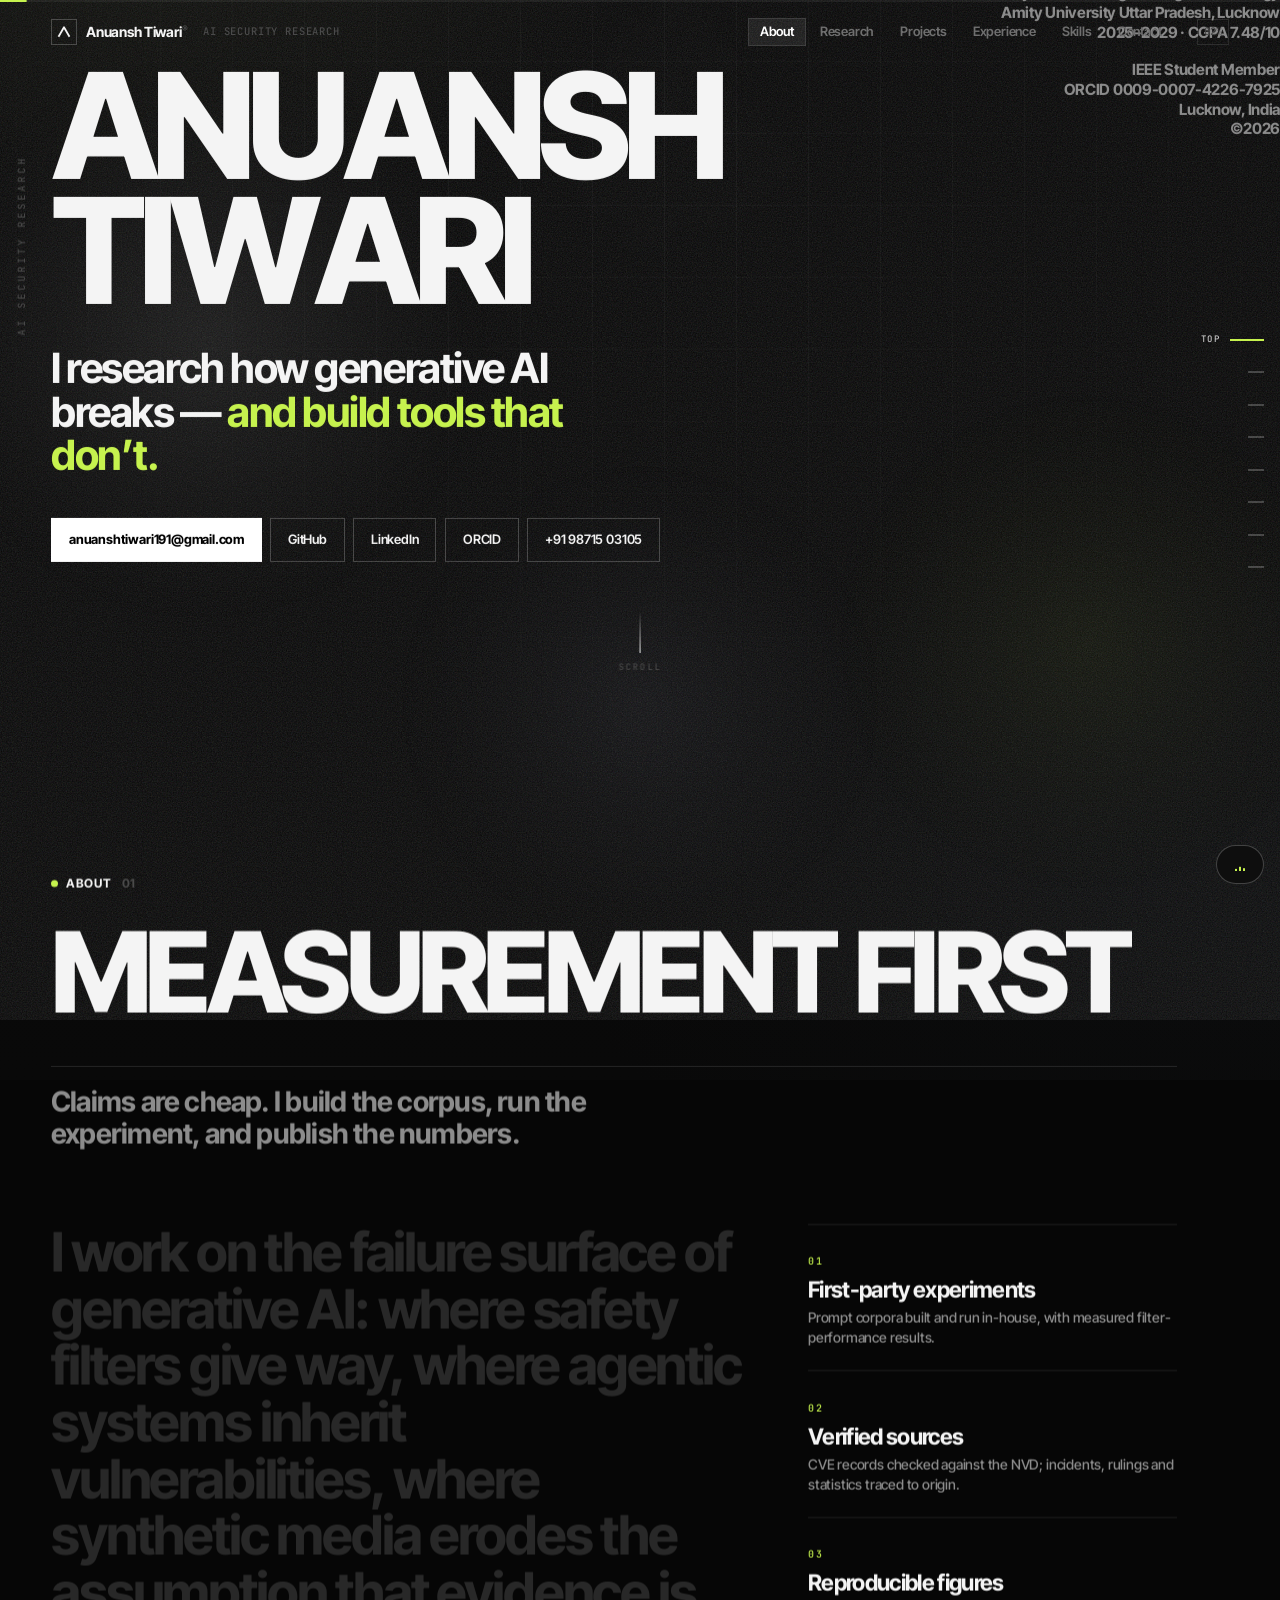
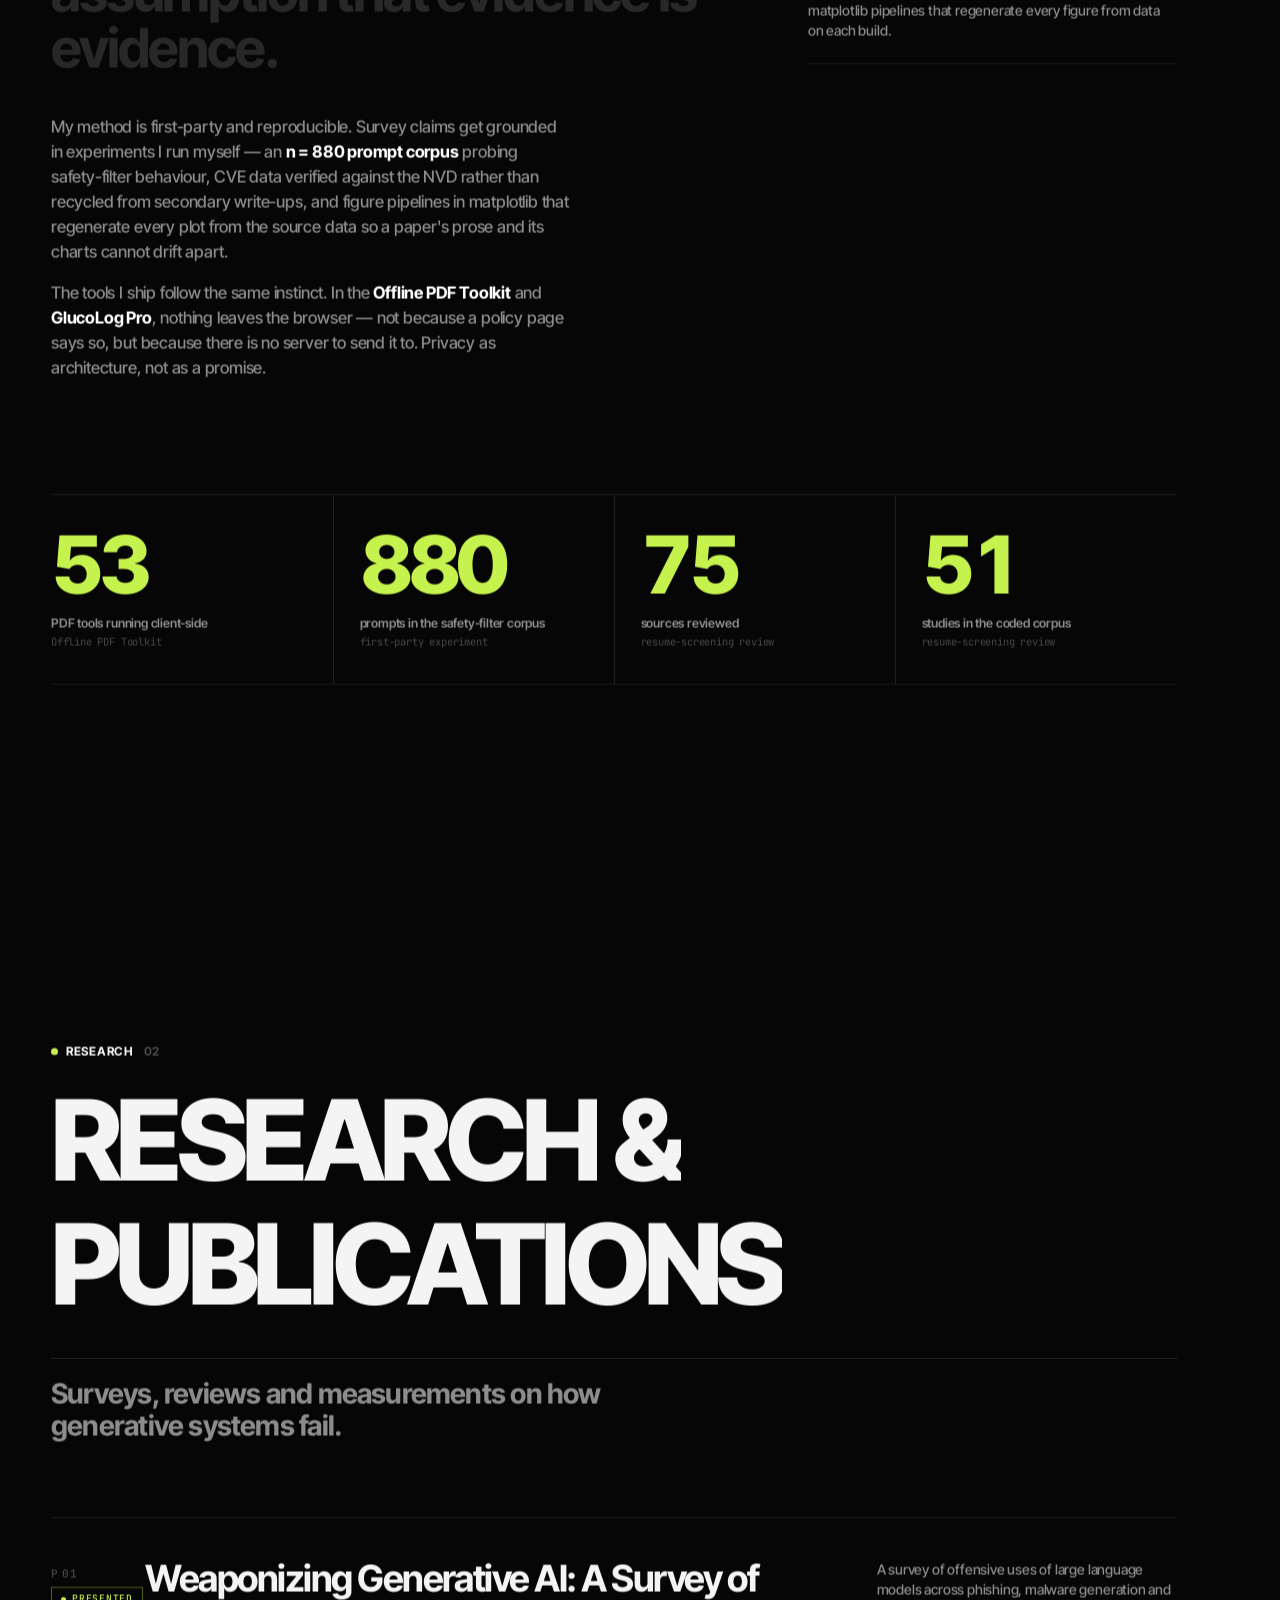
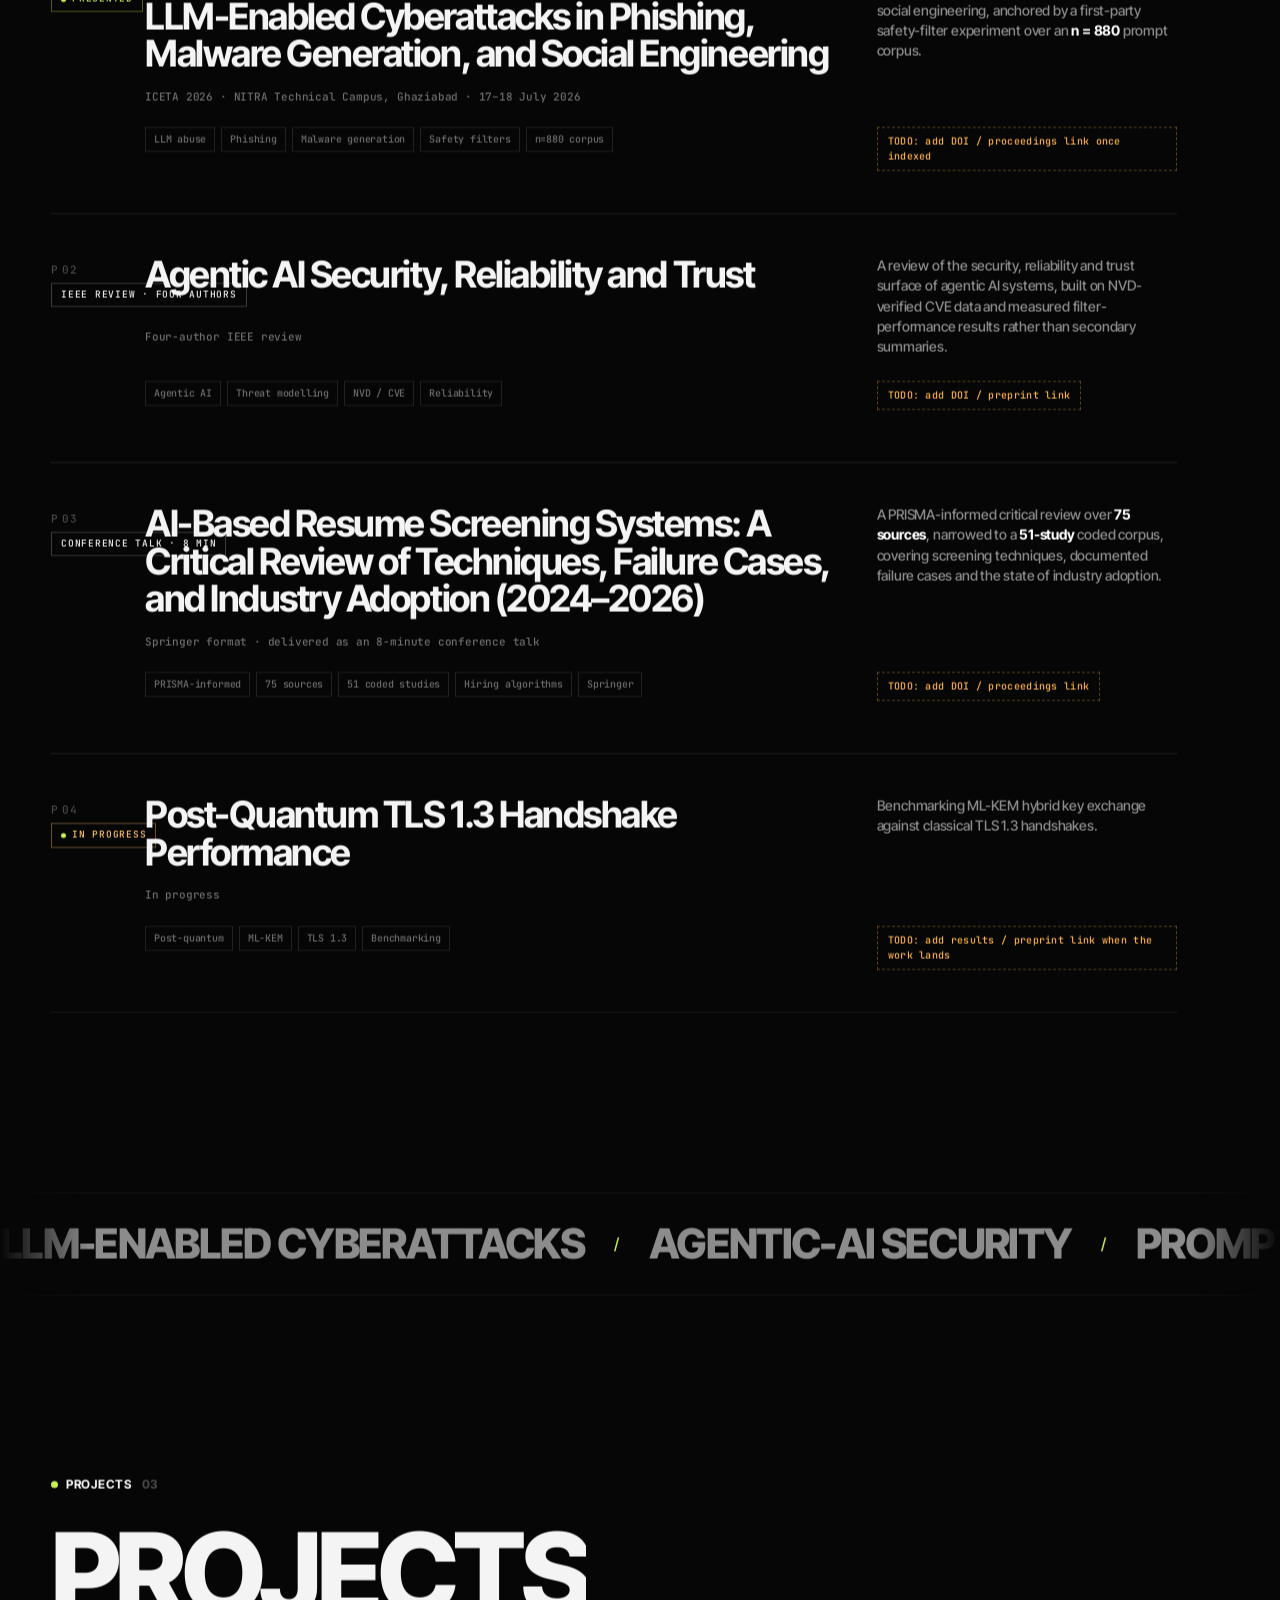
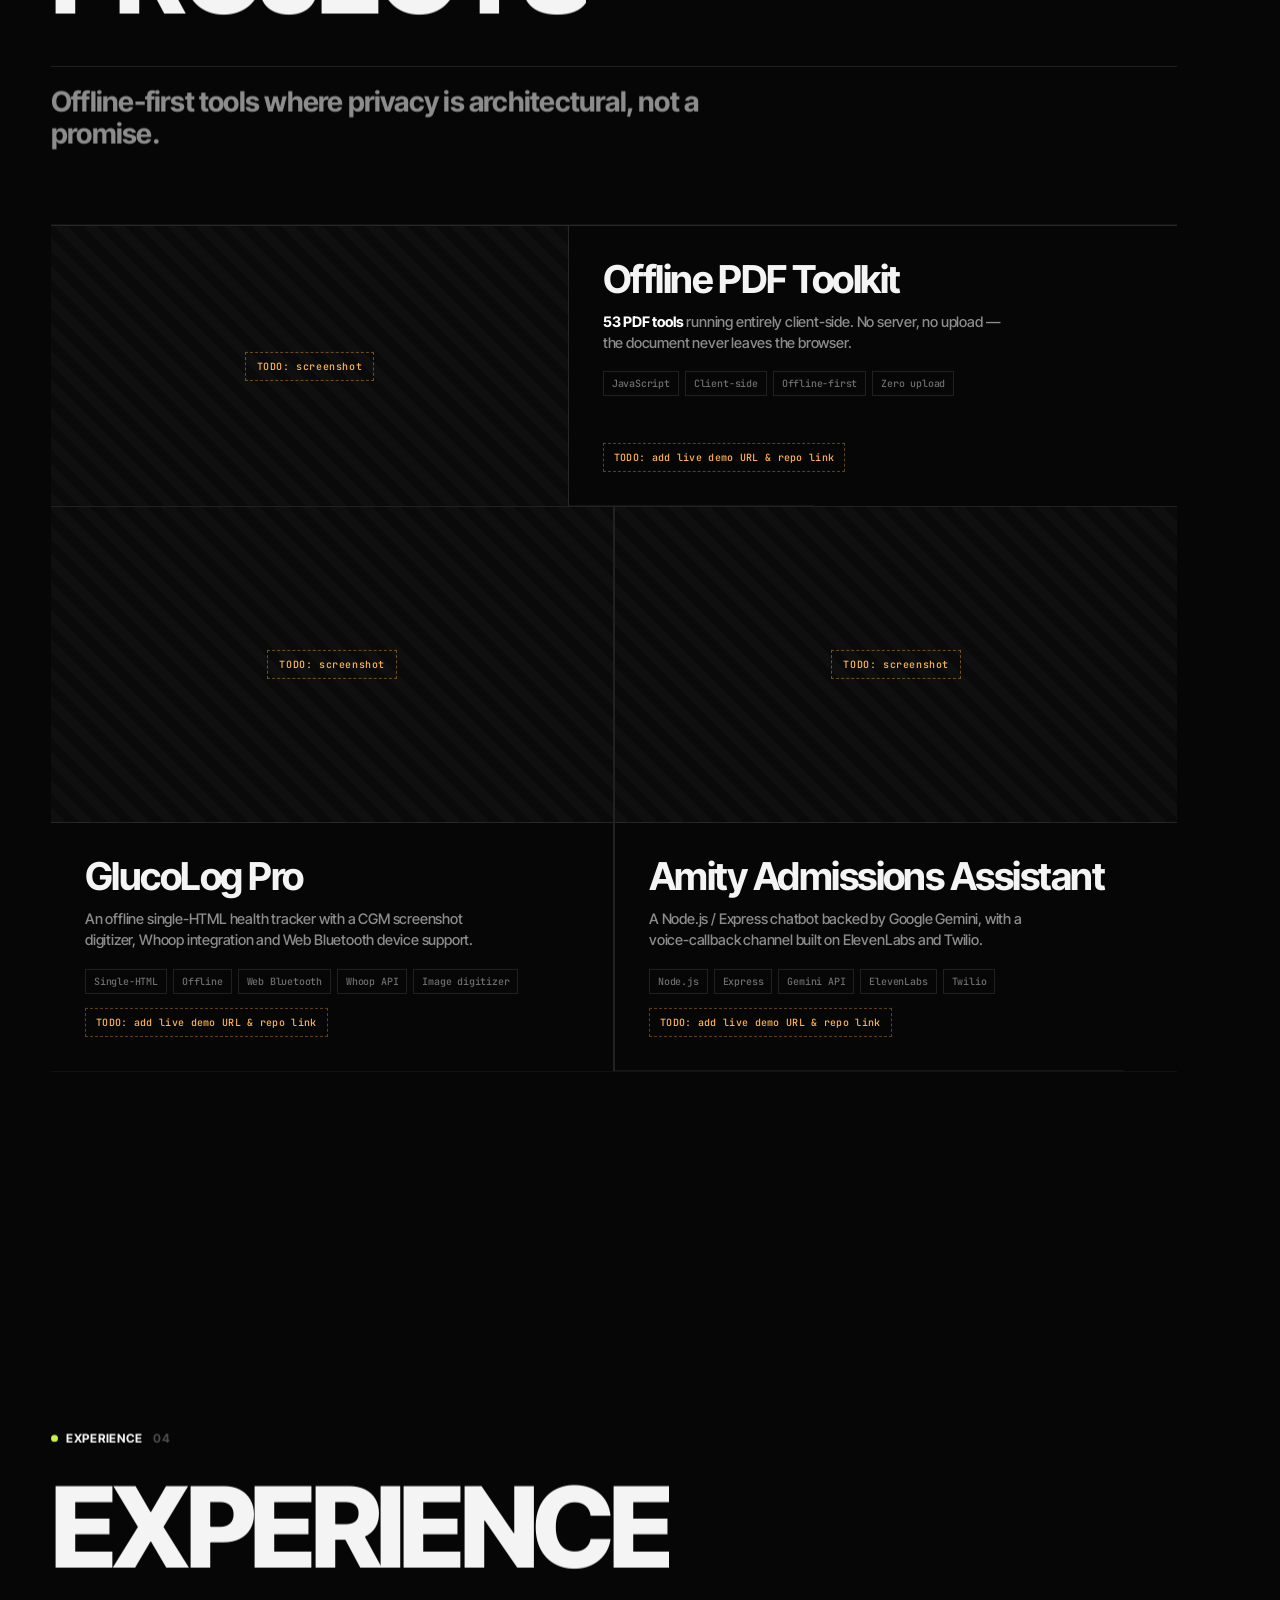
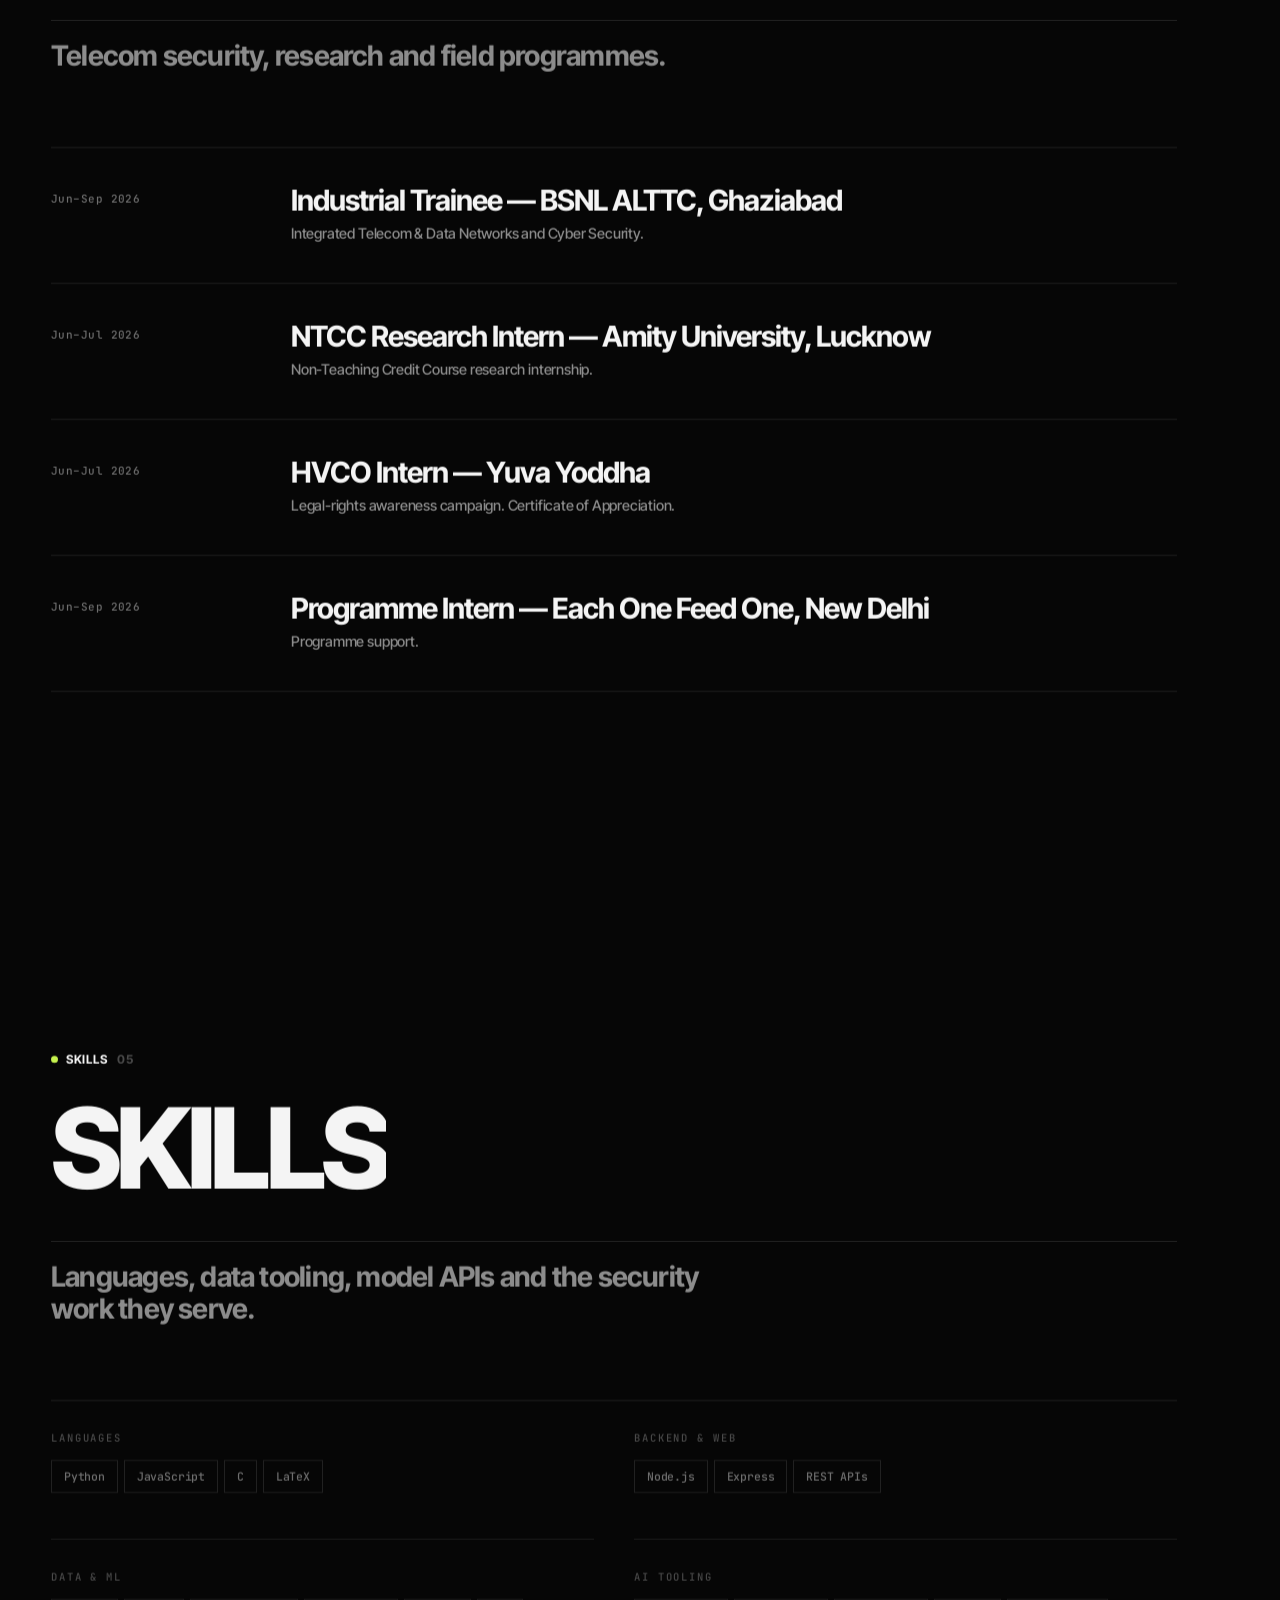
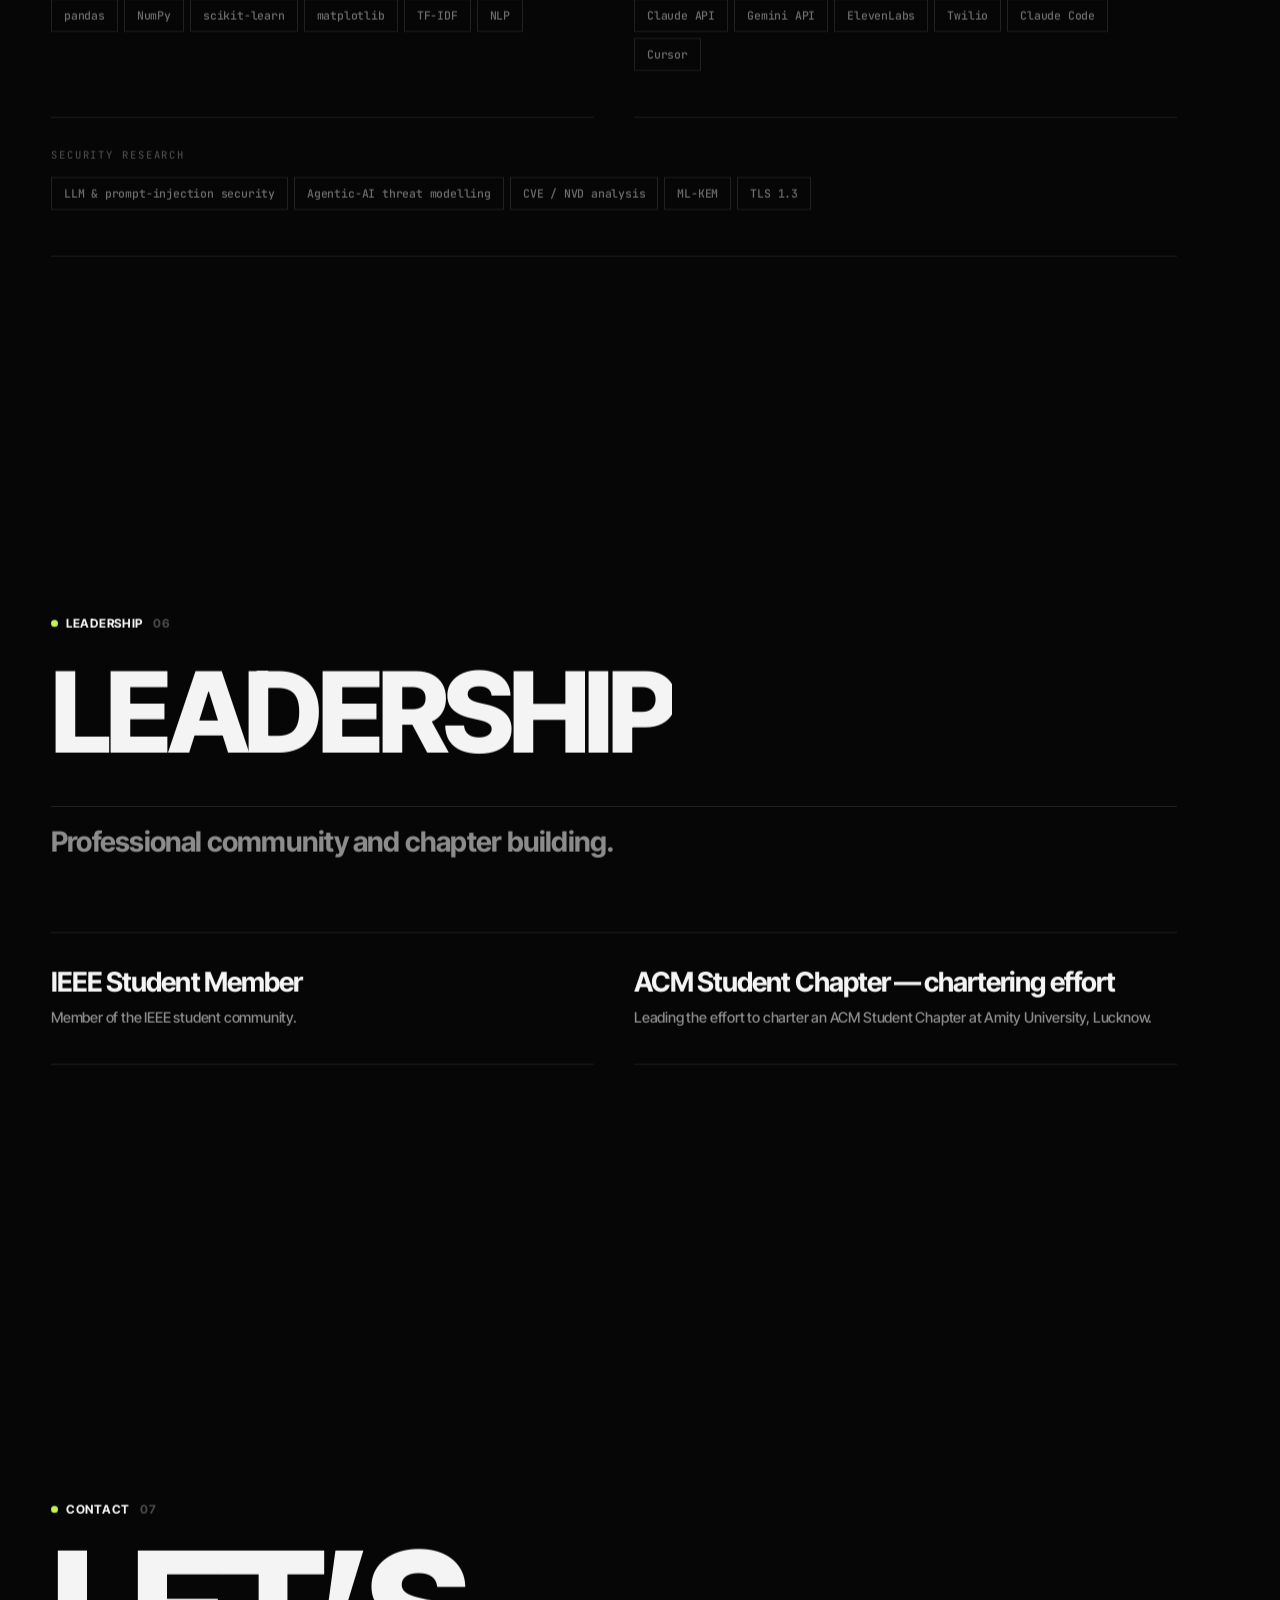
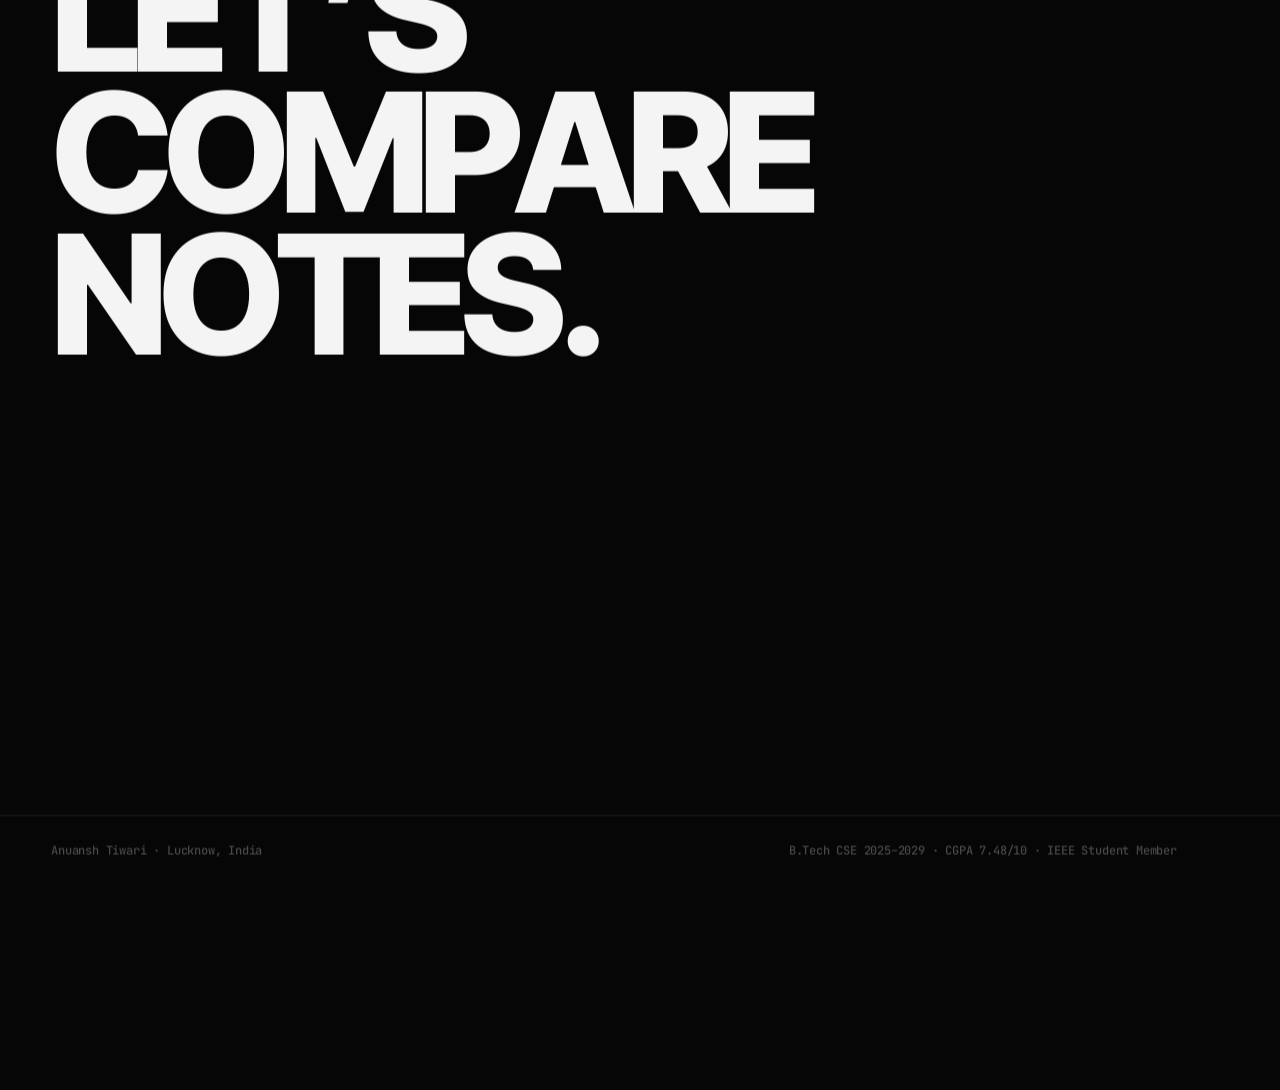
==== commit b2df85f7: "Add the ambient audio player Requested twice, so it is in. The corner pill is now the player rather " ====
--- a/index.html
+++ b/index.html
@@ -544,10 +544,19 @@
 
 </main>
 
-<a class="pill" href="#contact">
+<!-- TODO: drop your track at assets/audio/ambient.(mp3|ogg|wav).
+     Until a file is present the player hides itself rather than showing a
+     control that cannot do anything. -->
+<audio id="track" loop preload="none" playsinline>
+  <source src="assets/audio/ambient.mp3" type="audio/mpeg">
+  <source src="assets/audio/ambient.ogg" type="audio/ogg">
+  <source src="assets/audio/ambient.wav" type="audio/wav">
+</audio>
+
+<button class="pill" id="sound" type="button" aria-pressed="false" hidden>
   <span class="pill__eq" aria-hidden="true"><i></i><i></i><i></i></span>
-  <span>Open to research collaboration</span>
-</a>
+  <span class="pill__label">Sound off</span>
+</button>
 
 <div class="toast" id="toast" role="status" aria-live="polite"></div>
 
--- a/assets/css/style.css
+++ b/assets/css/style.css
@@ -614,7 +614,8 @@
 /* ---------- fixed contact pill ---------- */
 .pill{
   position:fixed;right:16px;bottom:16px;z-index:130;
-  display:inline-flex;align-items:center;gap:10px;
+  display:inline-flex;align-items:center;gap:10px;cursor:pointer;
+  font-family:inherit;
   padding:11px 18px;border-radius:99px;
   background:rgba(14,14,14,.9);border:1px solid var(--line-2);
   backdrop-filter:blur(12px);-webkit-backdrop-filter:blur(12px);
@@ -631,8 +632,10 @@
 .pill:hover,.pill:focus-visible{background:#fff;color:#000;border-color:#fff;transform:translateY(-2px);gap:10px}
 .pill:hover > span:last-child,.pill:focus-visible > span:last-child{max-width:260px;opacity:1}
 .pill__eq{display:flex;align-items:flex-end;gap:2px;height:12px}
-.pill__eq i{display:block;width:2px;background:var(--accent);animation:eq 1s ease-in-out infinite}
-.pill:hover .pill__eq i{background:#000}
+/* the bars only move while something is actually playing */
+.pill__eq i{display:block;width:2px;background:var(--accent);transform:scaleY(.35);transform-origin:50% 100%;transition:transform .3s var(--ease)}
+.pill.is-playing .pill__eq i{animation:eq 1s ease-in-out infinite}
+.pill:hover .pill__eq i,.pill:focus-visible .pill__eq i{background:#000}
 .pill__eq i:nth-child(1){height:6px;animation-delay:0s}
 .pill__eq i:nth-child(2){height:12px;animation-delay:.18s}
 .pill__eq i:nth-child(3){height:8px;animation-delay:.36s}
@@ -687,7 +690,7 @@
   .orb > i{animation:none}
   .marquee__track{animation:none}
   .lit .lw{opacity:1}
-  .pill__eq i{animation:none}
+  .pill.is-playing .pill__eq i{animation:none}
   [data-hero]{opacity:1;transform:none;filter:none;animation:none}
   .hero__shell{transform:none;opacity:1}
   [data-reveal]{opacity:0;transform:none;filter:none;transition:opacity .25s linear}
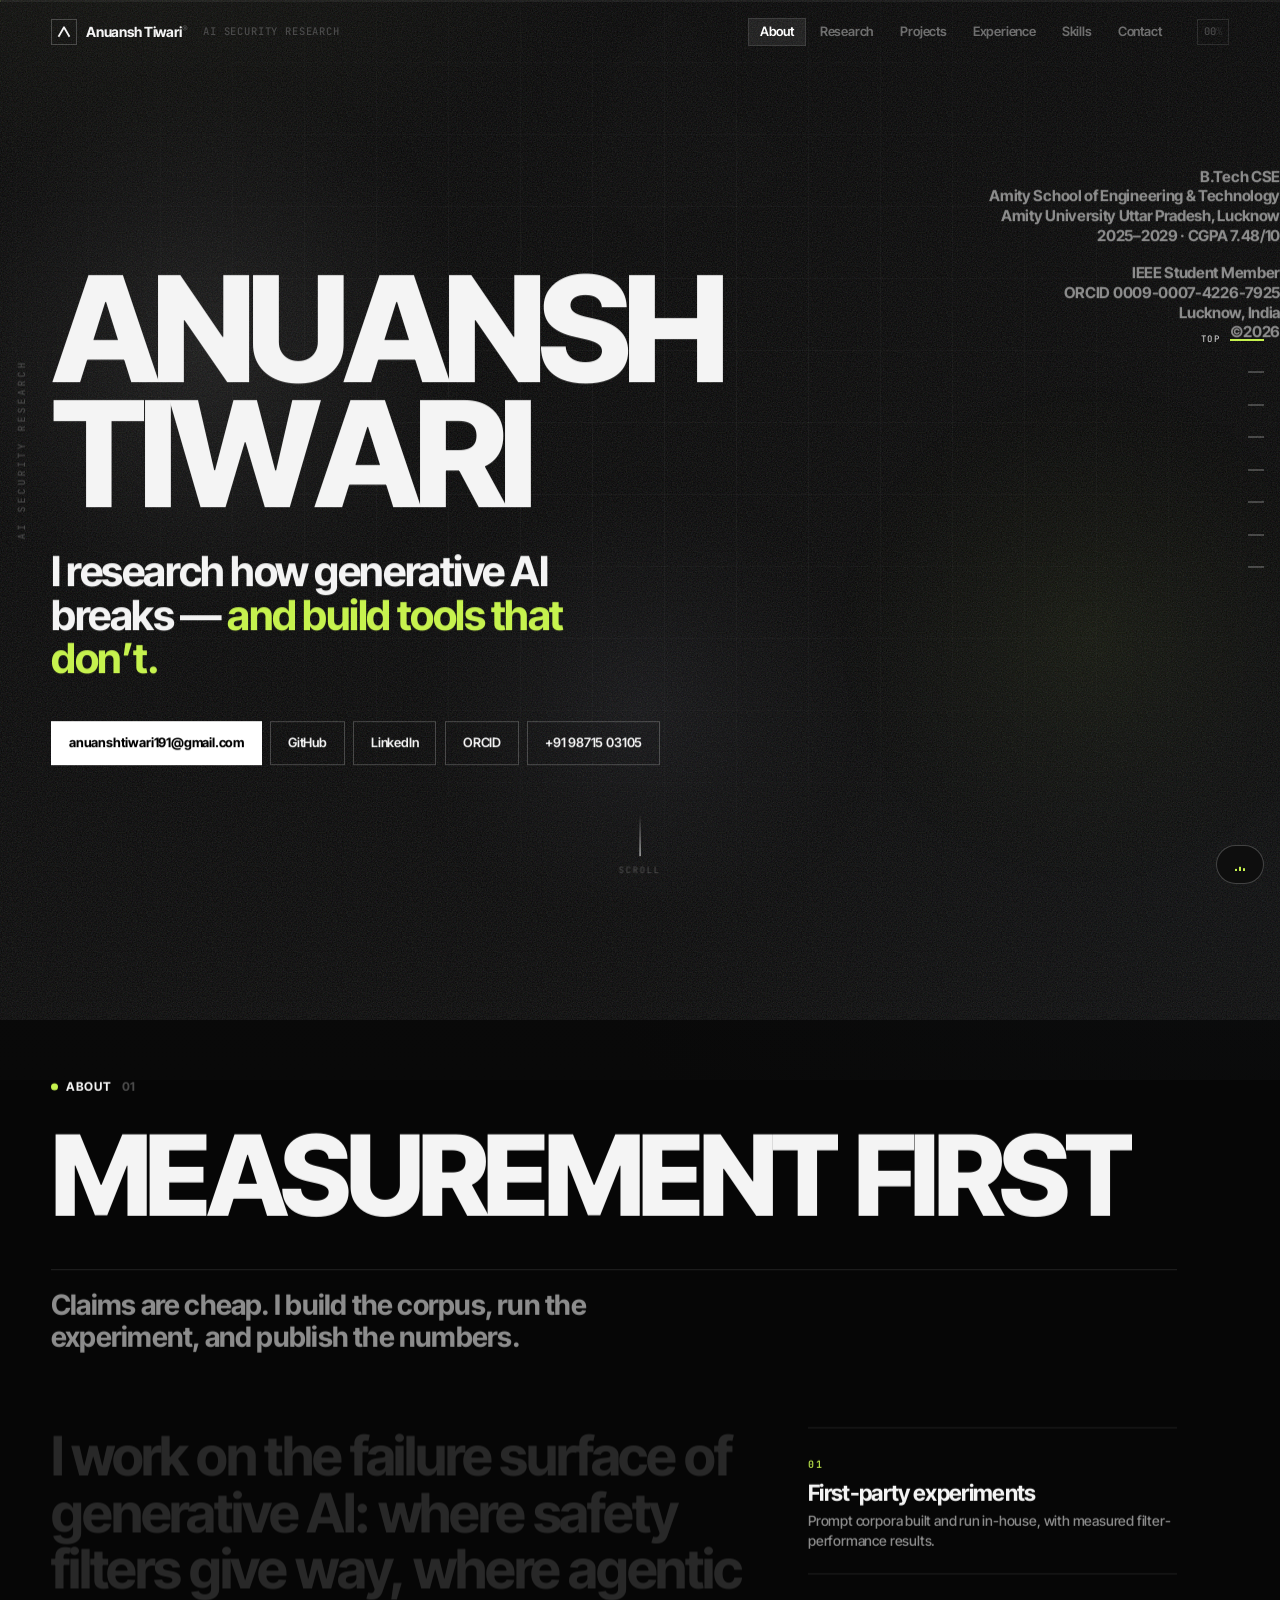
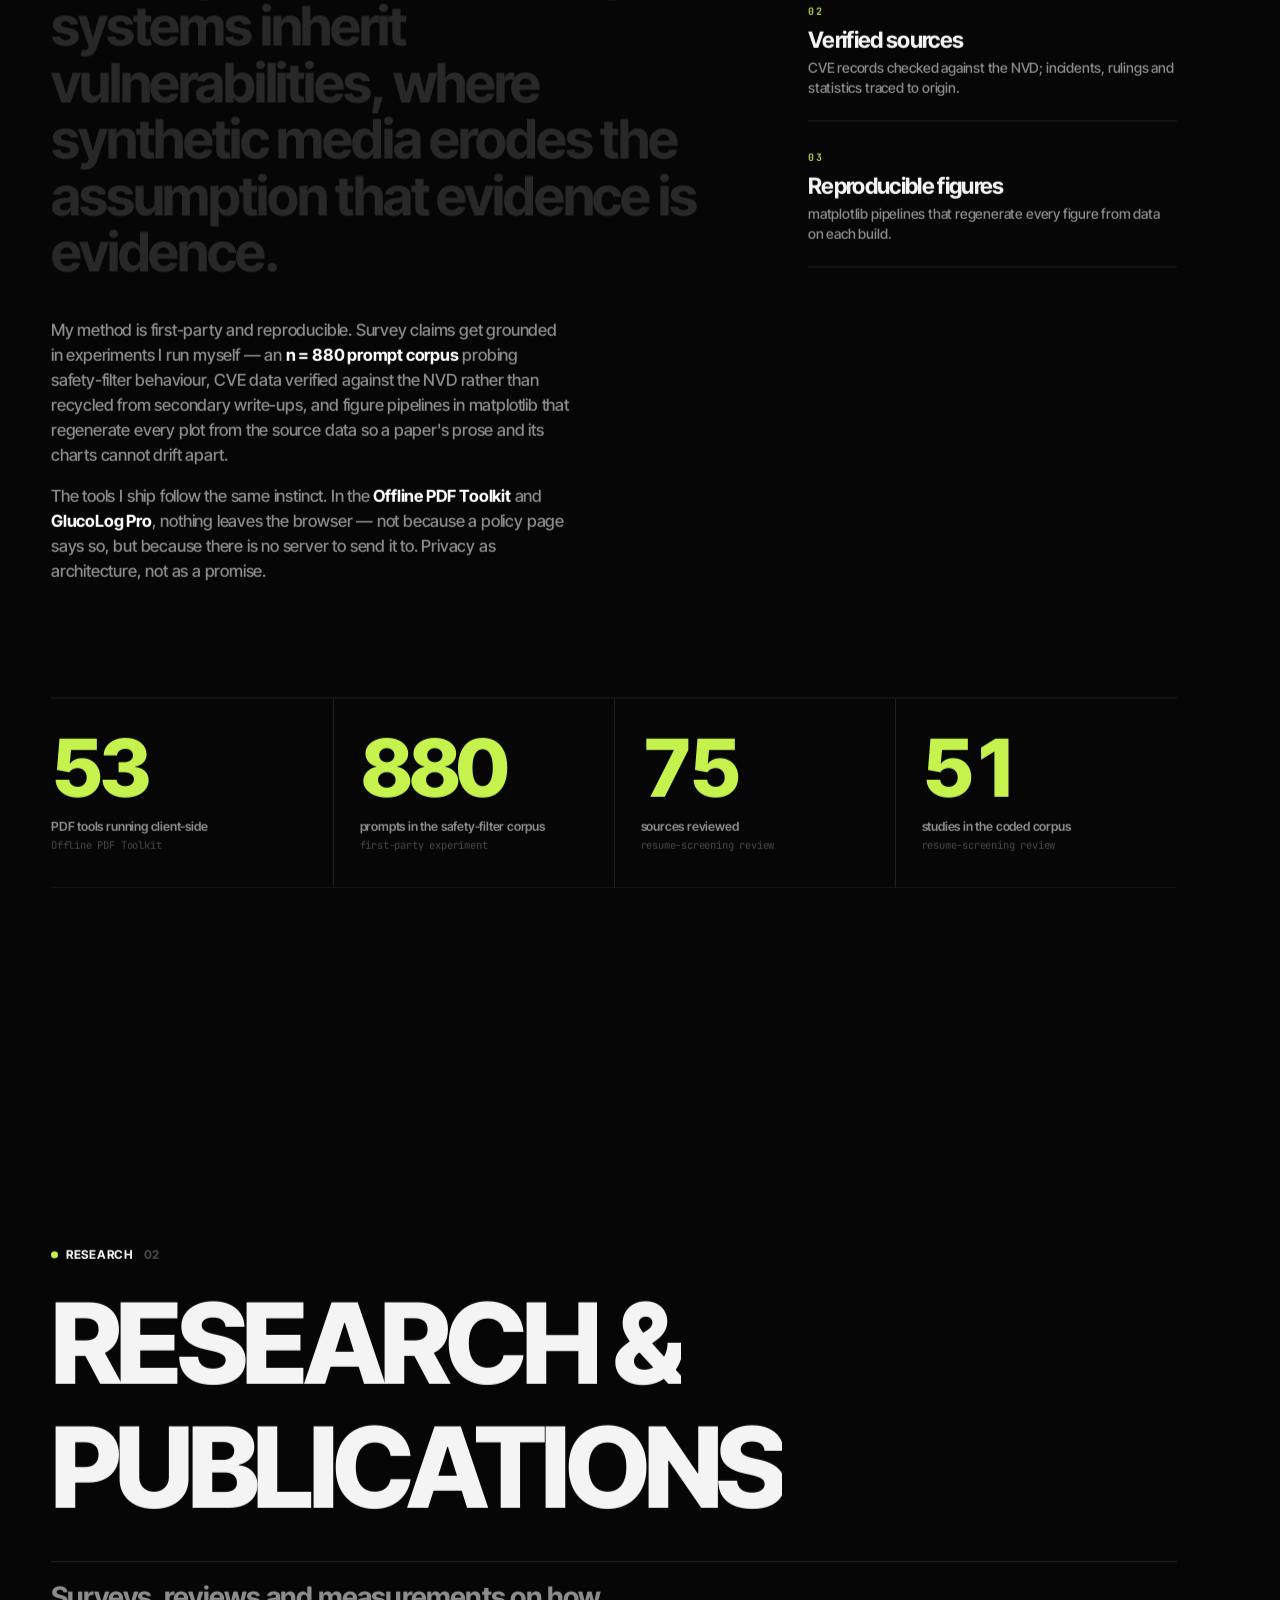
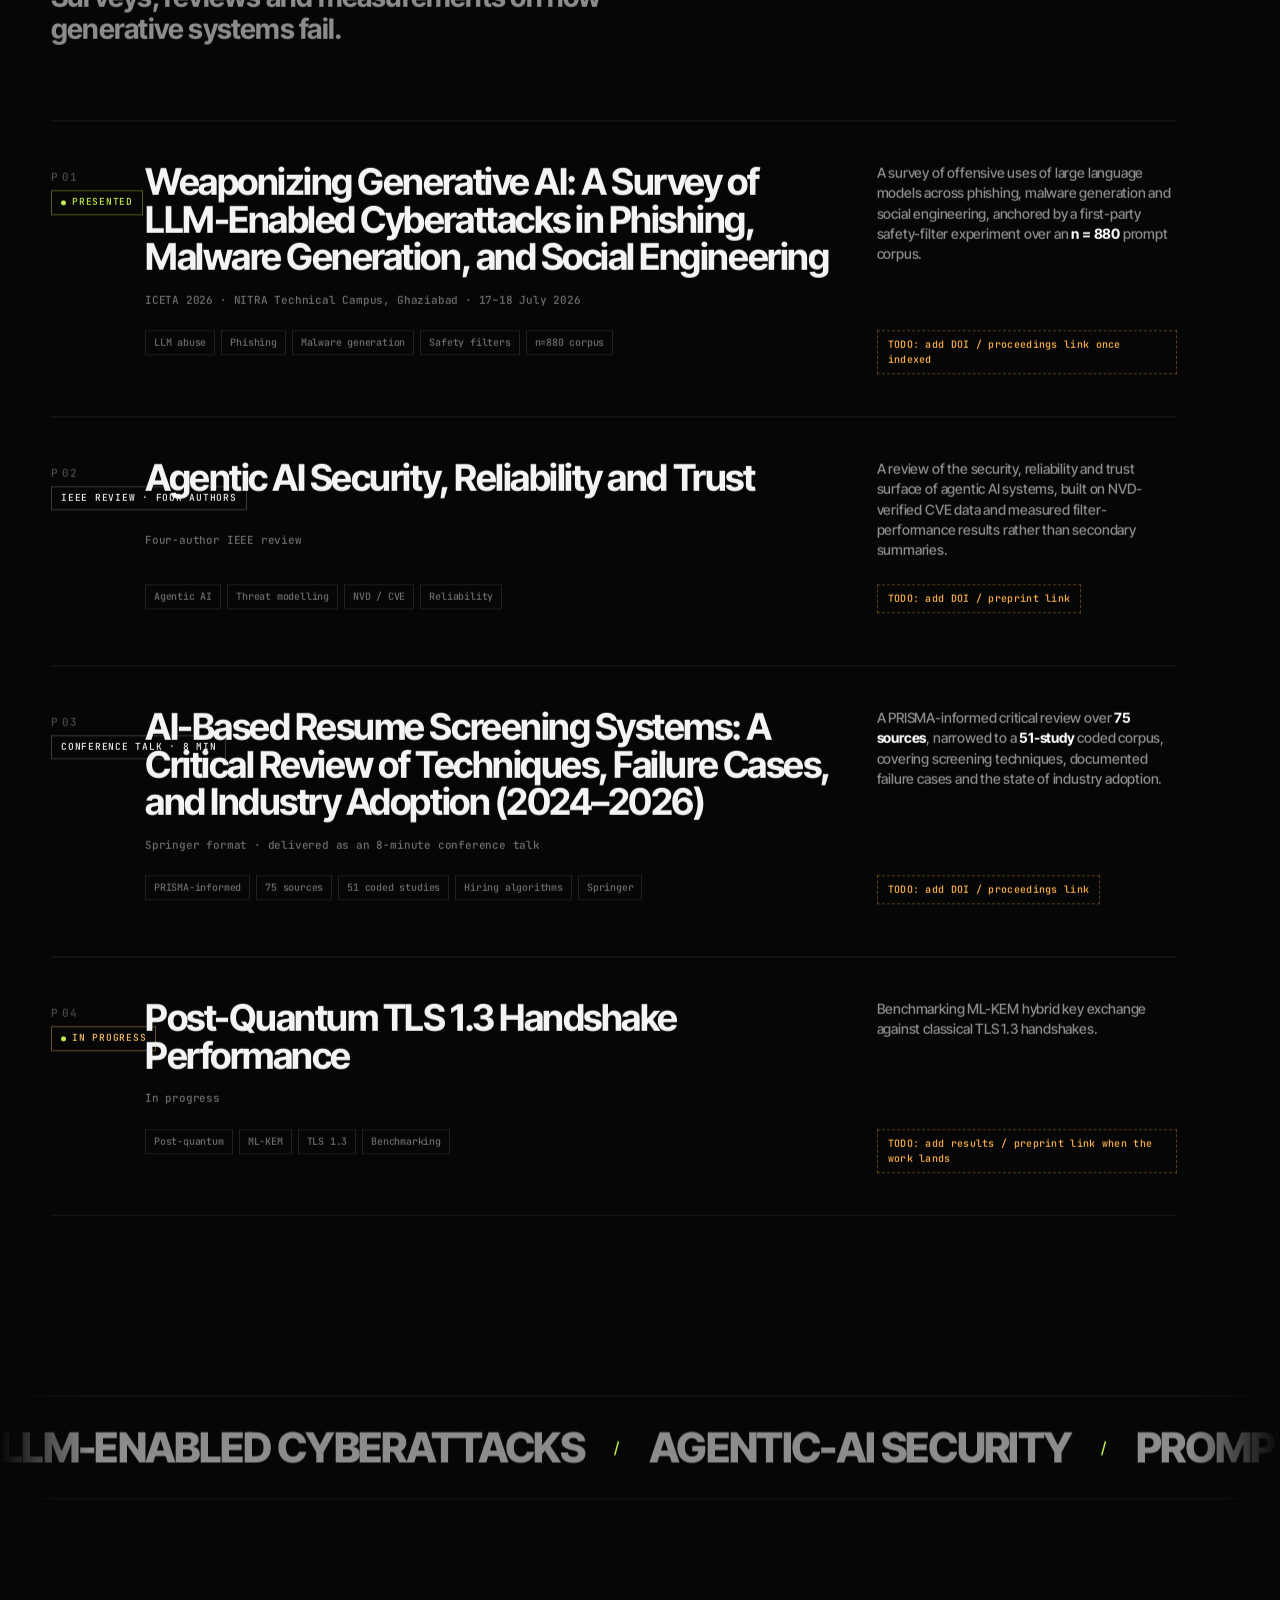
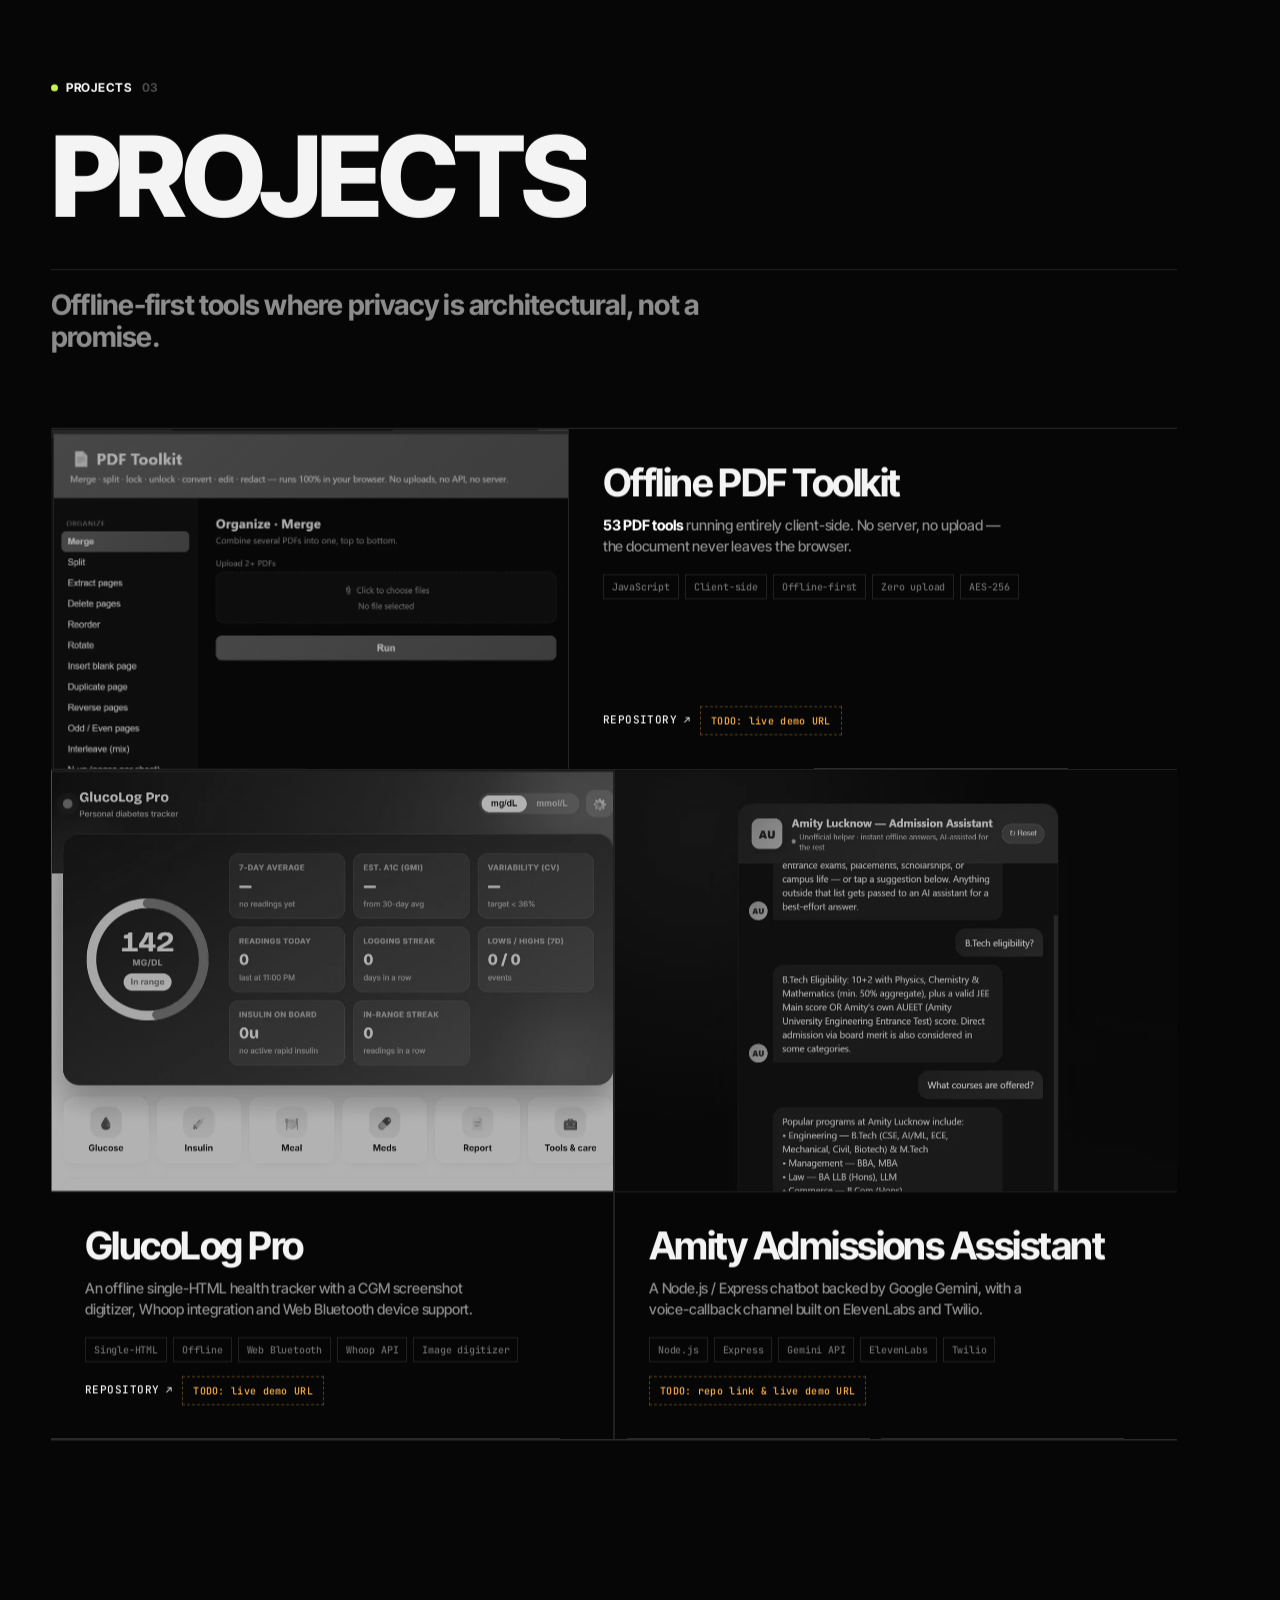
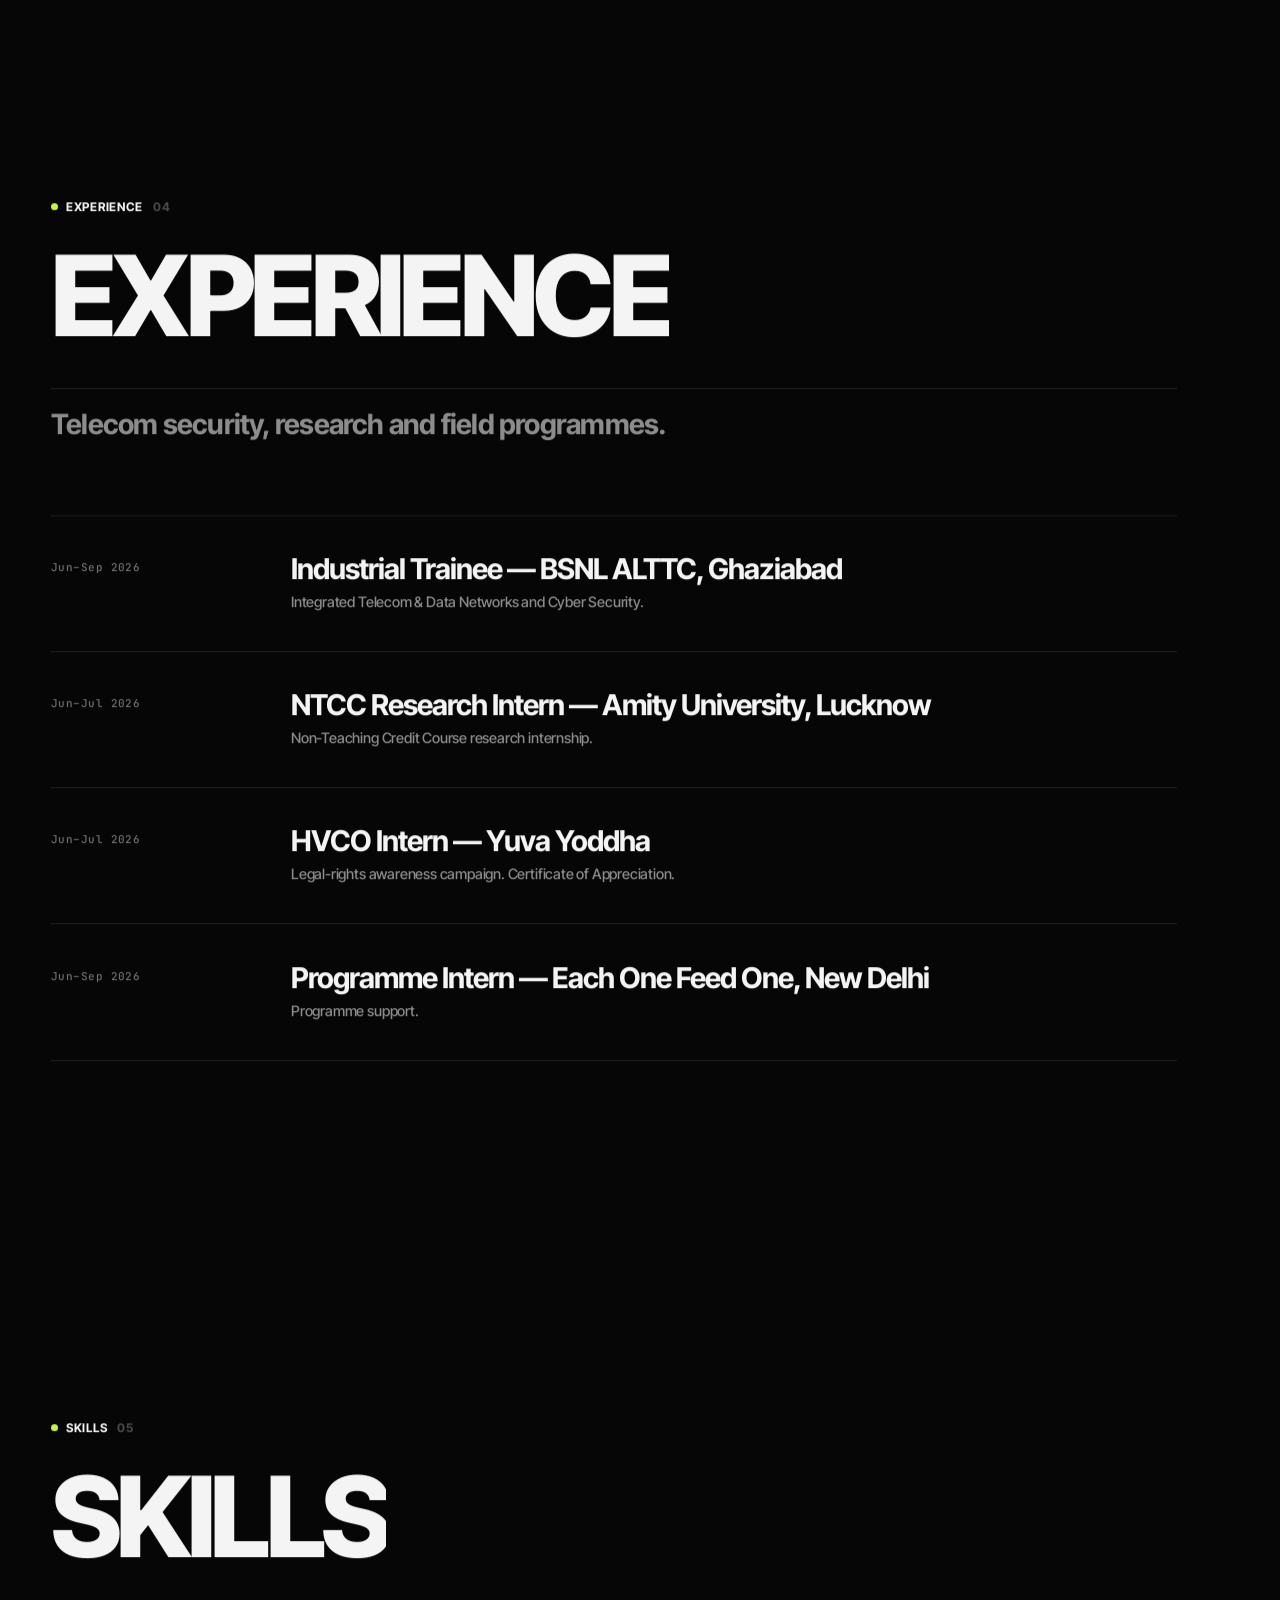
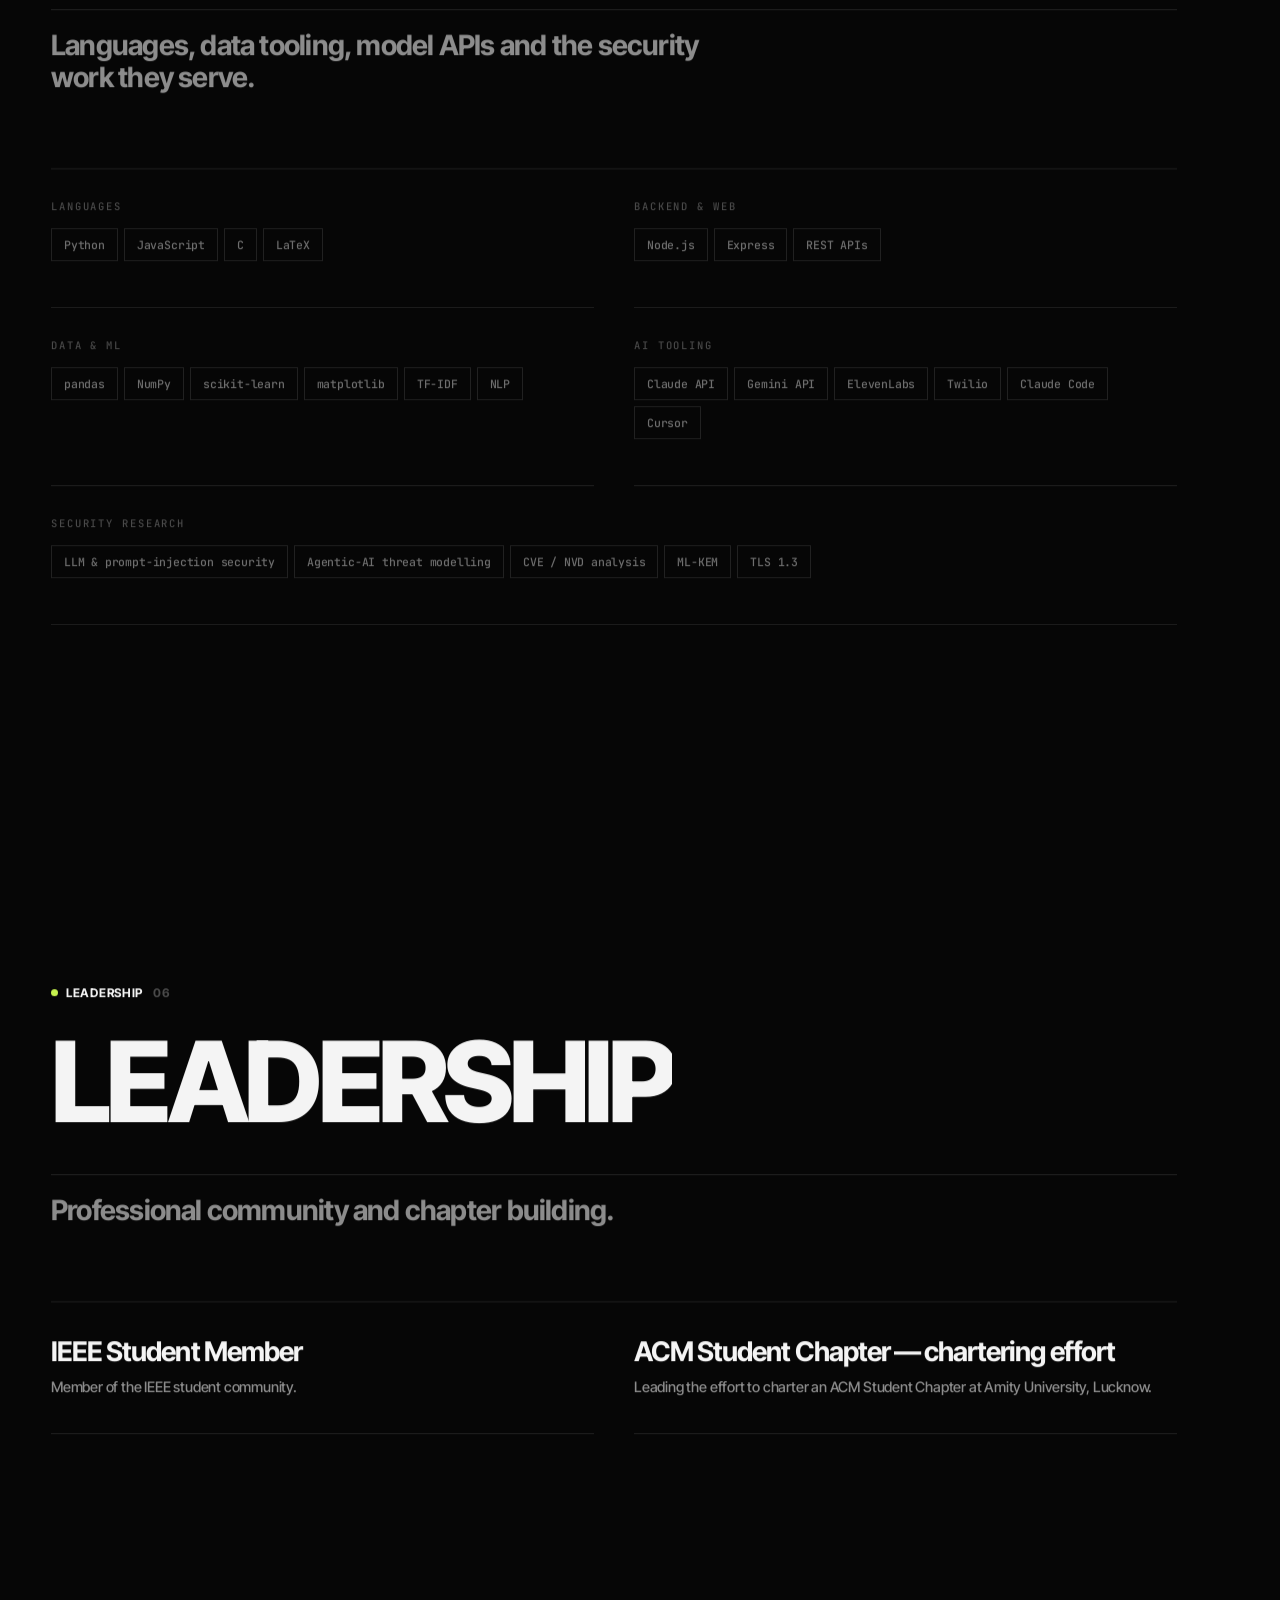
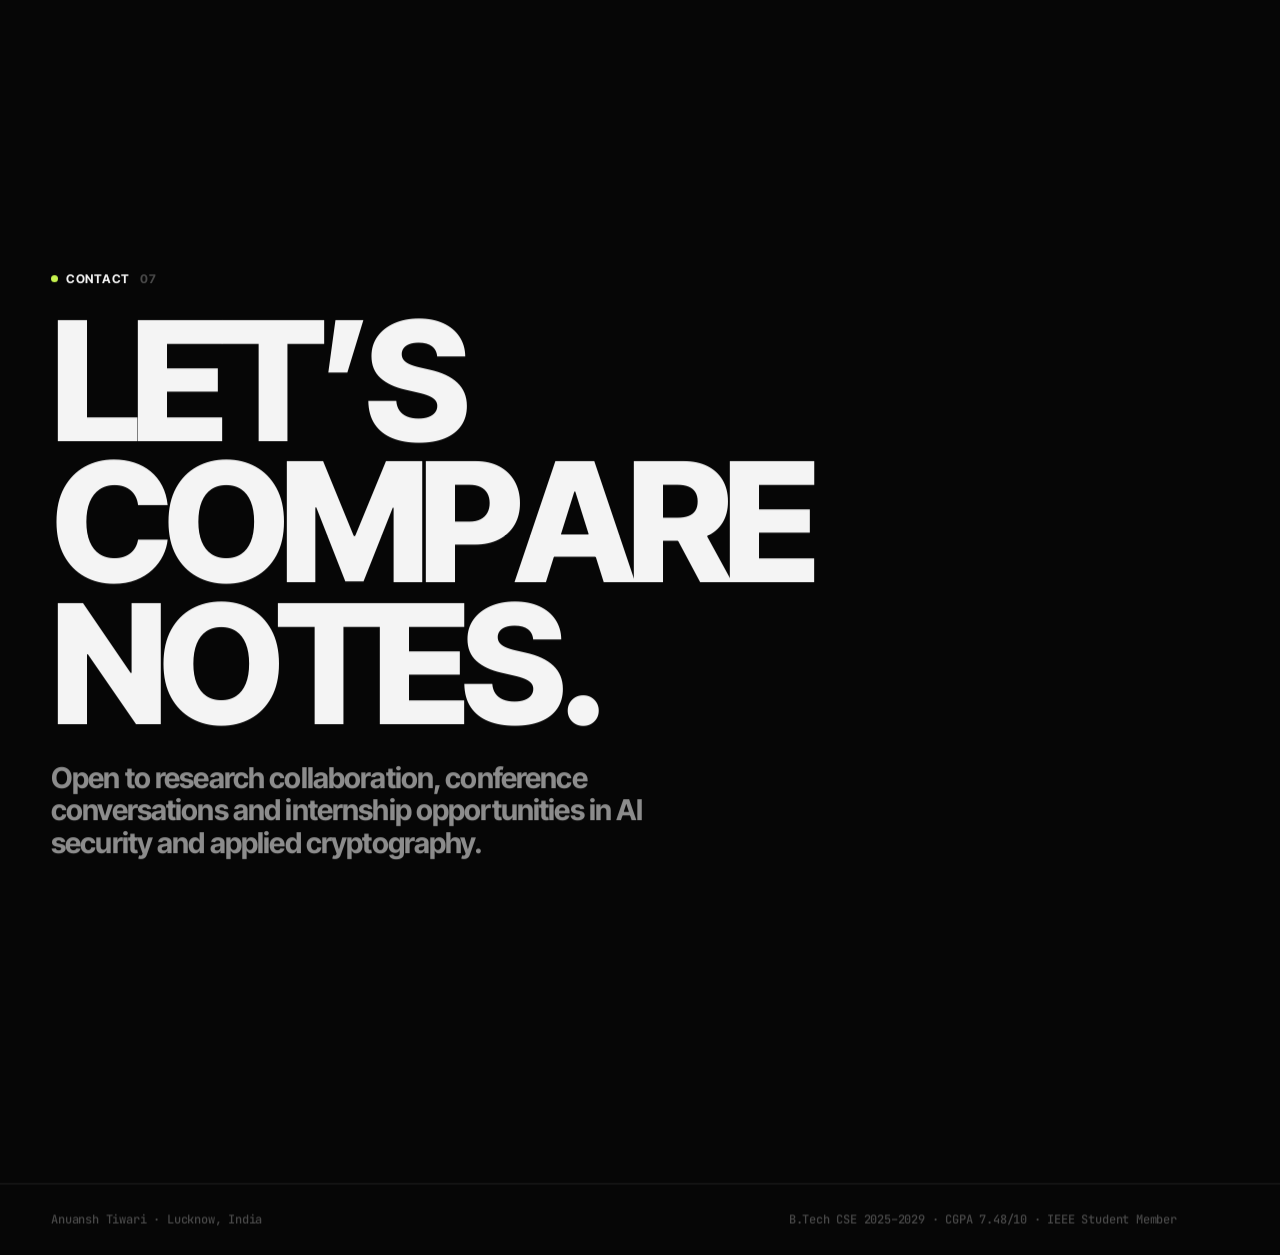
==== commit aadfac9c: "Add project screenshots and real repo links Wires in the five screenshots supplied for the three pro" ====
--- a/index.html
+++ b/index.html
@@ -332,7 +332,10 @@
     <div class="projects" data-reveal-group>
 
       <article class="project project--wide glow" data-reveal data-tilt>
-        <div class="project__shot" aria-hidden="true"><span>TODO: screenshot</span></div>
+        <div class="project__shot">
+          <img src="assets/img/pdf-toolkit.webp" width="1100" height="1233" alt="Offline PDF Toolkit — the Organize / Merge tool, with the full list of tools in the sidebar and the header stating it runs entirely in the browser" loading="lazy" decoding="async">
+          <img class="project__alt" src="assets/img/pdf-toolkit-lock.webp" width="1100" height="1226" alt="" aria-hidden="true" loading="lazy" decoding="async">
+        </div>
         <div class="project__body">
           <h3 class="project__title">Offline PDF Toolkit</h3>
           <p class="project__desc">
@@ -340,14 +343,20 @@
             document never leaves the browser.
           </p>
           <ul class="chips" data-stagger>
-            <li>JavaScript</li><li>Client-side</li><li>Offline-first</li><li>Zero upload</li>
+            <li>JavaScript</li><li>Client-side</li><li>Offline-first</li><li>Zero upload</li><li>AES-256</li>
           </ul>
-          <p class="todo">TODO: add live demo URL &amp; repo link</p>
+          <p class="project__links">
+            <a href="https://github.com/glassgotlazy/pdf-tools" target="_blank" rel="noopener">Repository</a>
+            <span class="todo">TODO: live demo URL</span>
+          </p>
         </div>
       </article>
 
       <article class="project glow" data-reveal data-tilt>
-        <div class="project__shot" aria-hidden="true"><span>TODO: screenshot</span></div>
+        <div class="project__shot">
+          <img src="assets/img/glucolog.webp" width="1100" height="1235" alt="GlucoLog Pro — the home dashboard showing a 142 mg/dL reading in range, seven-day average, estimated A1C, variability and insulin-on-board tiles" loading="lazy" decoding="async">
+          <img class="project__alt" src="assets/img/glucolog-care.webp" width="1100" height="1208" alt="" aria-hidden="true" loading="lazy" decoding="async">
+        </div>
         <div class="project__body">
           <h3 class="project__title">GlucoLog Pro</h3>
           <p class="project__desc">
@@ -357,12 +366,17 @@
           <ul class="chips" data-stagger>
             <li>Single-HTML</li><li>Offline</li><li>Web Bluetooth</li><li>Whoop API</li><li>Image digitizer</li>
           </ul>
-          <p class="todo">TODO: add live demo URL &amp; repo link</p>
+          <p class="project__links">
+            <a href="https://github.com/glassgotlazy/glucolog-pro" target="_blank" rel="noopener">Repository</a>
+            <span class="todo">TODO: live demo URL</span>
+          </p>
         </div>
       </article>
 
       <article class="project glow" data-reveal data-tilt>
-        <div class="project__shot" aria-hidden="true"><span>TODO: screenshot</span></div>
+        <div class="project__shot">
+          <img src="assets/img/amity-assistant.webp" width="1100" height="1166" alt="Amity Admissions Assistant — a chat exchange answering B.Tech eligibility and the list of programmes offered, with suggested follow-up questions" loading="lazy" decoding="async">
+        </div>
         <div class="project__body">
           <h3 class="project__title">Amity Admissions Assistant</h3>
           <p class="project__desc">
@@ -372,7 +386,9 @@
           <ul class="chips" data-stagger>
             <li>Node.js</li><li>Express</li><li>Gemini API</li><li>ElevenLabs</li><li>Twilio</li>
           </ul>
-          <p class="todo">TODO: add live demo URL &amp; repo link</p>
+          <p class="project__links">
+            <span class="todo">TODO: repo link &amp; live demo URL</span>
+          </p>
         </div>
       </article>
 
--- a/assets/css/style.css
+++ b/assets/css/style.css
@@ -529,18 +529,42 @@
 }
 .project:hover{background:var(--bg-2)}
 .project__shot{
-  position:relative;aspect-ratio:16/9;flex:none;display:grid;place-items:center;
-  border-bottom:1px solid var(--line);
-  background:repeating-linear-gradient(45deg,rgba(255,255,255,.02) 0 10px,transparent 10px 20px),#0a0a0a;
-  overflow:hidden;
-}
-.project__shot span{font-family:var(--font-mono);font-size:10px;letter-spacing:.06em;color:#ffb44d;padding:6px 11px;border:1px dashed rgba(255,180,77,.4)}
+  position:relative;aspect-ratio:4/3;flex:none;
+  border-bottom:1px solid var(--line);background:#0a0a0a;overflow:hidden;
+}
+/* screenshots are held to the page's greyscale and only bloom into their own
+   colour on hover, so a teal app and a purple one do not fight the palette */
+.project__shot img{
+  position:absolute;inset:0;z-index:0;
+  width:100%;height:100%;display:block;
+  object-fit:cover;object-position:top center;
+  filter:grayscale(1) contrast(1.06) brightness(.7);
+  transition:filter .6s var(--ease),transform .9s var(--ease),opacity .55s var(--ease);
+}
+.project__alt{opacity:0}
+.project:hover .project__shot img{filter:none;transform:scale(1.03)}
+.project:hover .project__alt{opacity:1}
 .project__shot::before{
-  content:"";position:absolute;inset:0;
-  background:linear-gradient(115deg,transparent 35%,rgba(255,255,255,.07) 50%,transparent 65%);
+  content:"";position:absolute;inset:0;z-index:2;pointer-events:none;
+  background:linear-gradient(115deg,transparent 35%,rgba(255,255,255,.12) 50%,transparent 65%);
   transform:translateX(-110%);transition:transform .9s var(--ease);
 }
 .project:hover .project__shot::before{transform:translateX(110%)}
+
+.project__links{display:flex;flex-wrap:wrap;align-items:center;gap:10px;margin:auto 0 0}
+.project__links a{
+  position:relative;font-family:var(--font-mono);font-size:11px;letter-spacing:.04em;
+  text-transform:uppercase;color:var(--text);padding-bottom:3px;
+}
+.project__links a::after{
+  content:" \2197";font-size:10px;
+}
+.project__links a::before{
+  content:"";position:absolute;left:0;right:0;bottom:0;height:1px;background:currentColor;
+  transform:scaleX(0);transform-origin:100% 50%;transition:transform .45s var(--ease);
+}
+.project__links a:hover::before{transform:scaleX(1);transform-origin:0 50%}
+.project__links .todo{margin:0}
 .project__body{padding:clamp(22px,3vw,34px);display:flex;flex-direction:column}
 .project__title{font-size:clamp(1.4rem,3.2vw,2.4rem);margin-bottom:12px;letter-spacing:-.04em;transition:transform .5s var(--ease)}
 .project:hover .project__title{transform:translateX(6px)}
@@ -548,7 +572,7 @@
 @media (min-width:820px){
   .projects{grid-template-columns:repeat(2,1fr)}
   .project--wide{grid-column:1 / -1;flex-direction:row;align-items:stretch}
-  .project--wide .project__shot{width:46%;aspect-ratio:auto;min-height:280px;border-bottom:0;border-right:1px solid var(--line)}
+  .project--wide .project__shot{width:46%;aspect-ratio:auto;min-height:340px;border-bottom:0;border-right:1px solid var(--line)}
   .project--wide .project__body{flex:1;justify-content:center}
 }
 
@@ -703,6 +727,7 @@
   .hero__cue-line{animation:none;opacity:.5}
   .dot,.tag__dot{animation:none}
   .project__shot::before,.btn::after{display:none}
+  .project:hover .project__shot img{transform:none}
   .btn:hover,.copy:hover,.chips li:hover,.pill:hover{transform:none}
   .paper:hover .paper__title,.project:hover .project__title{transform:none}
   .pillar:hover,.tl:hover,.lead__card:hover{padding-left:0}
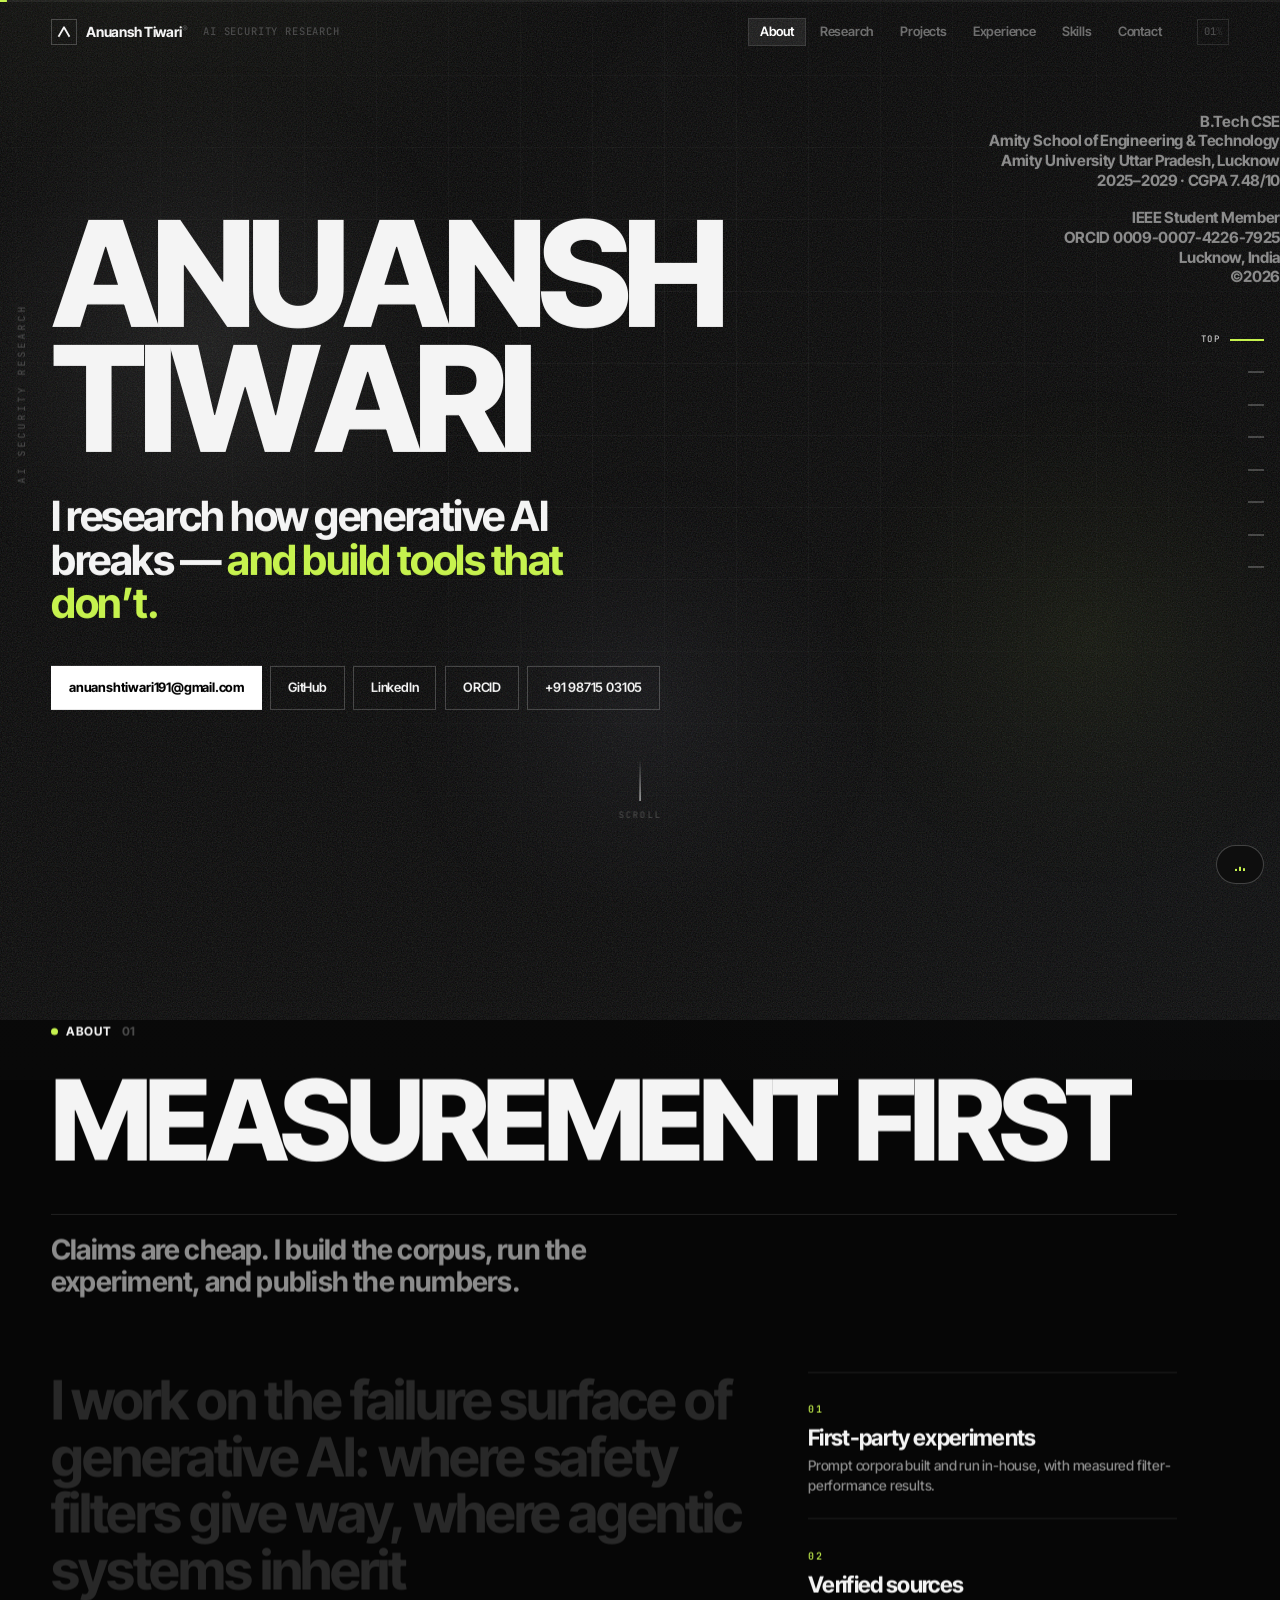
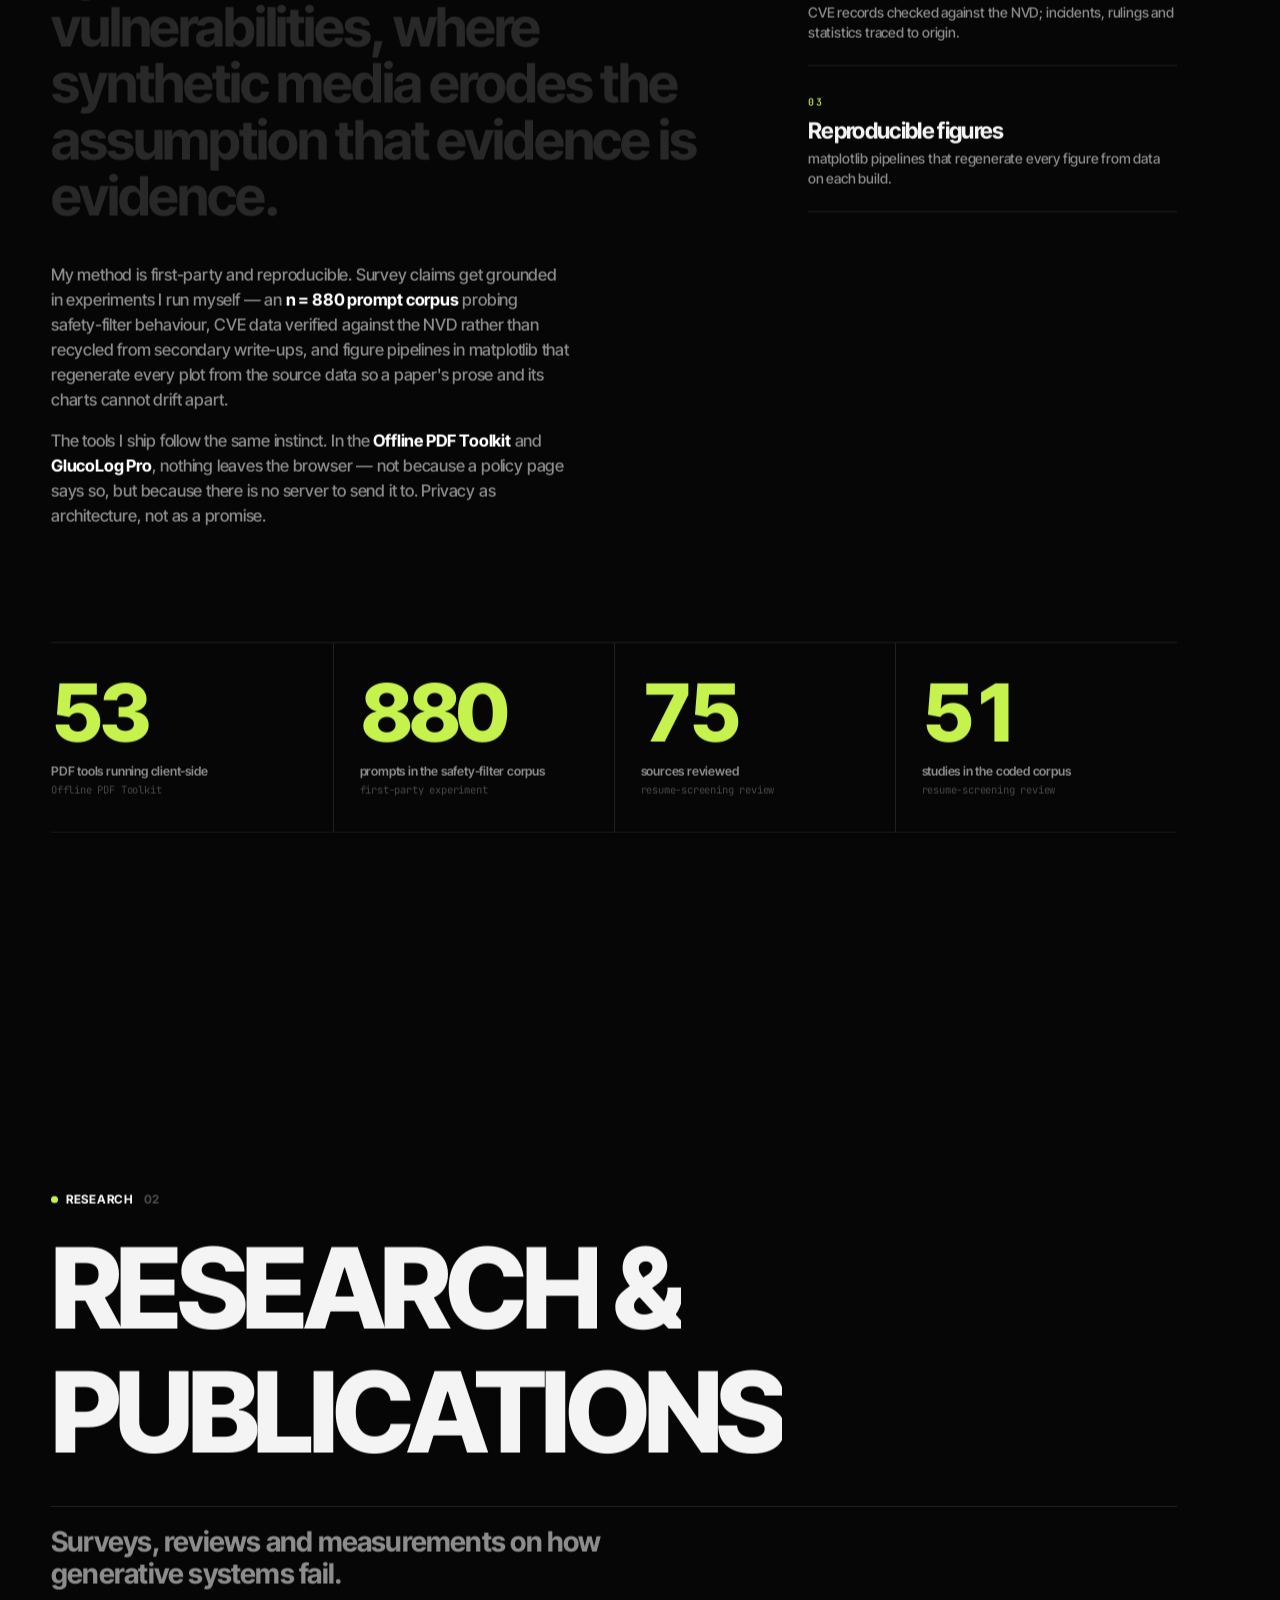
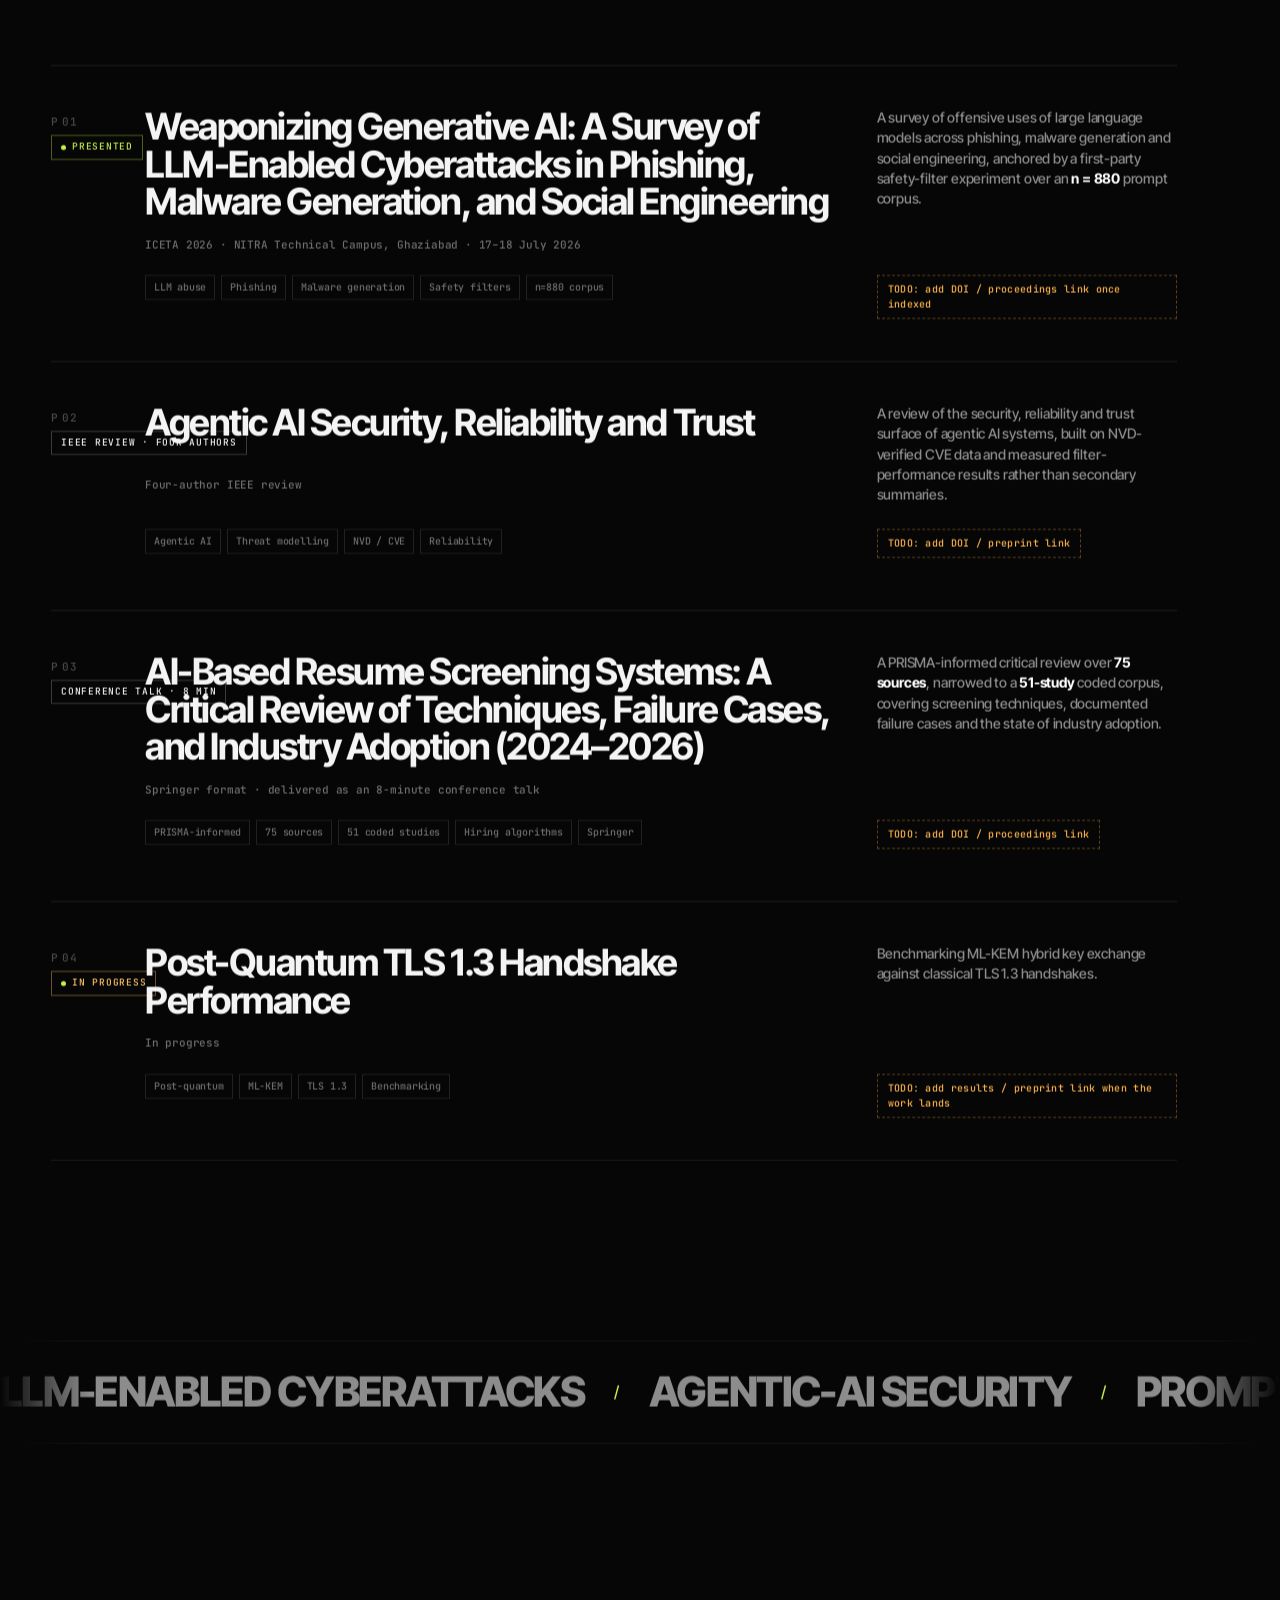
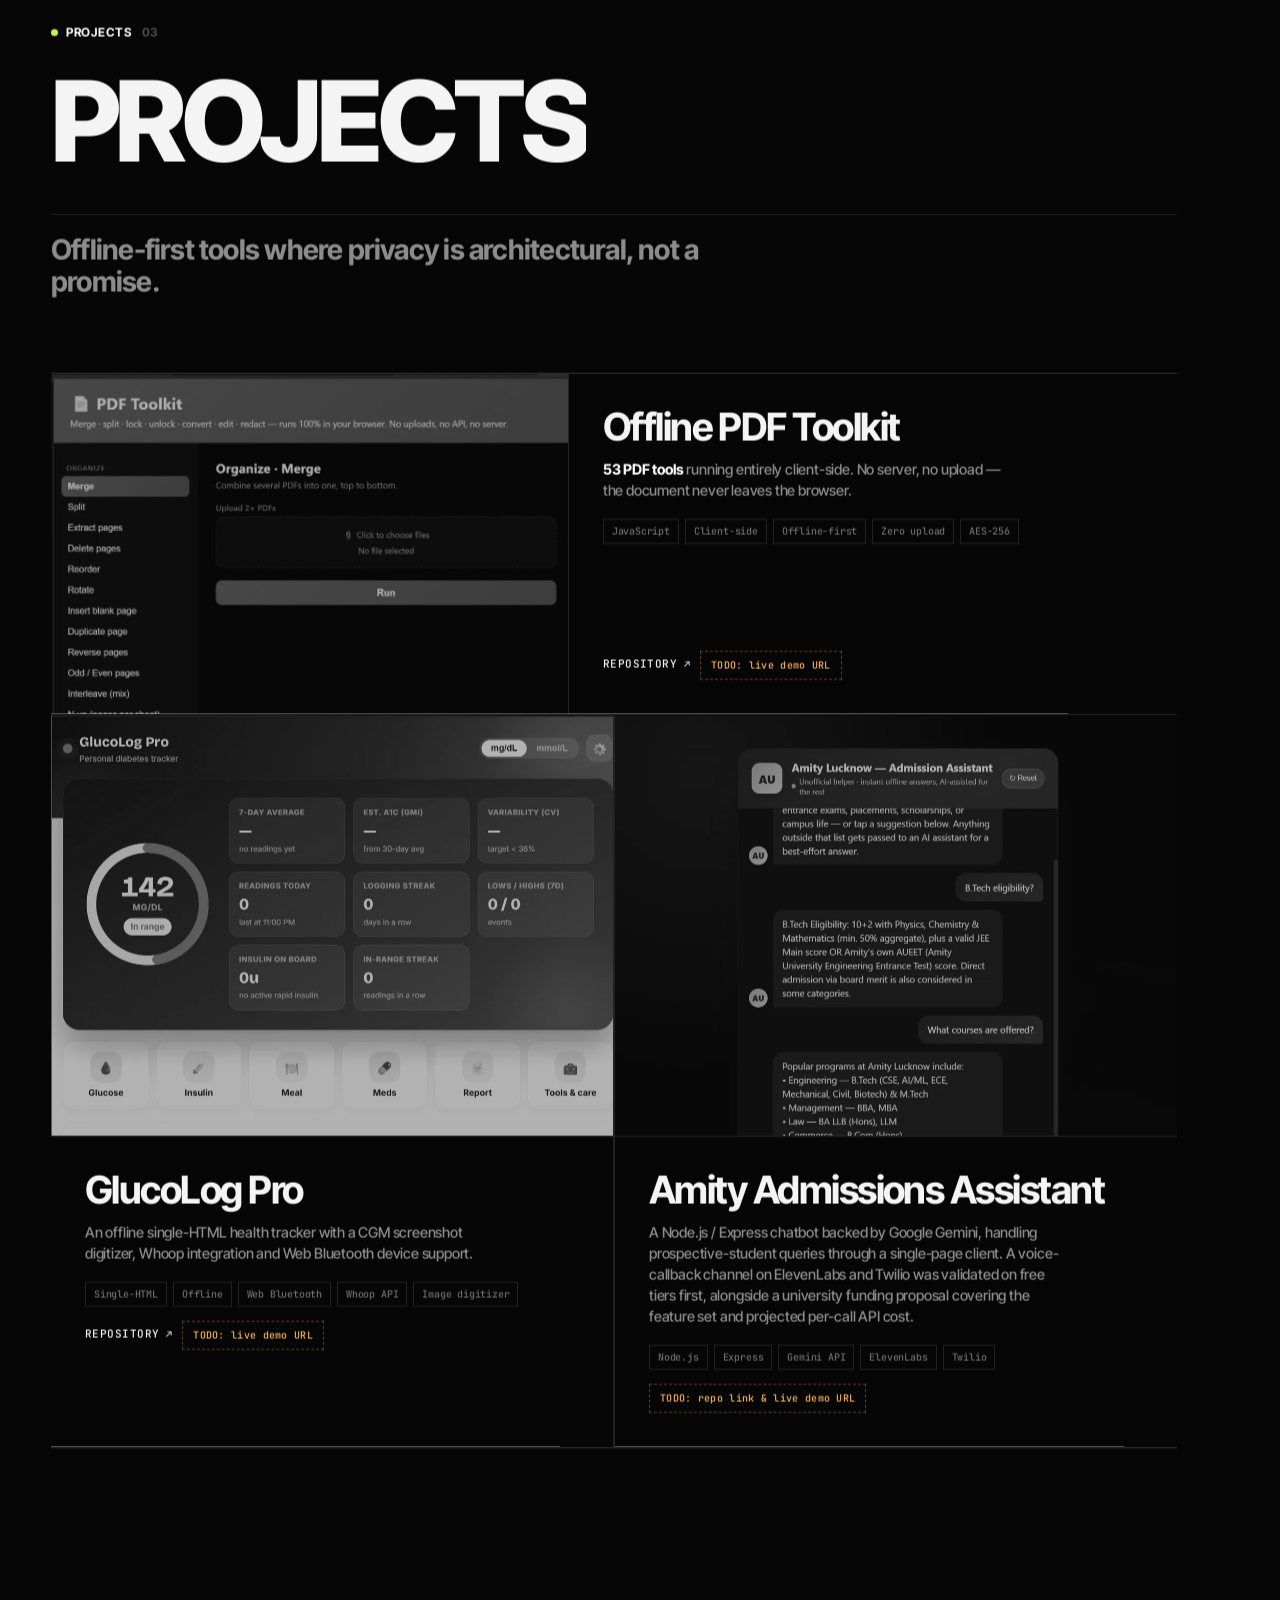
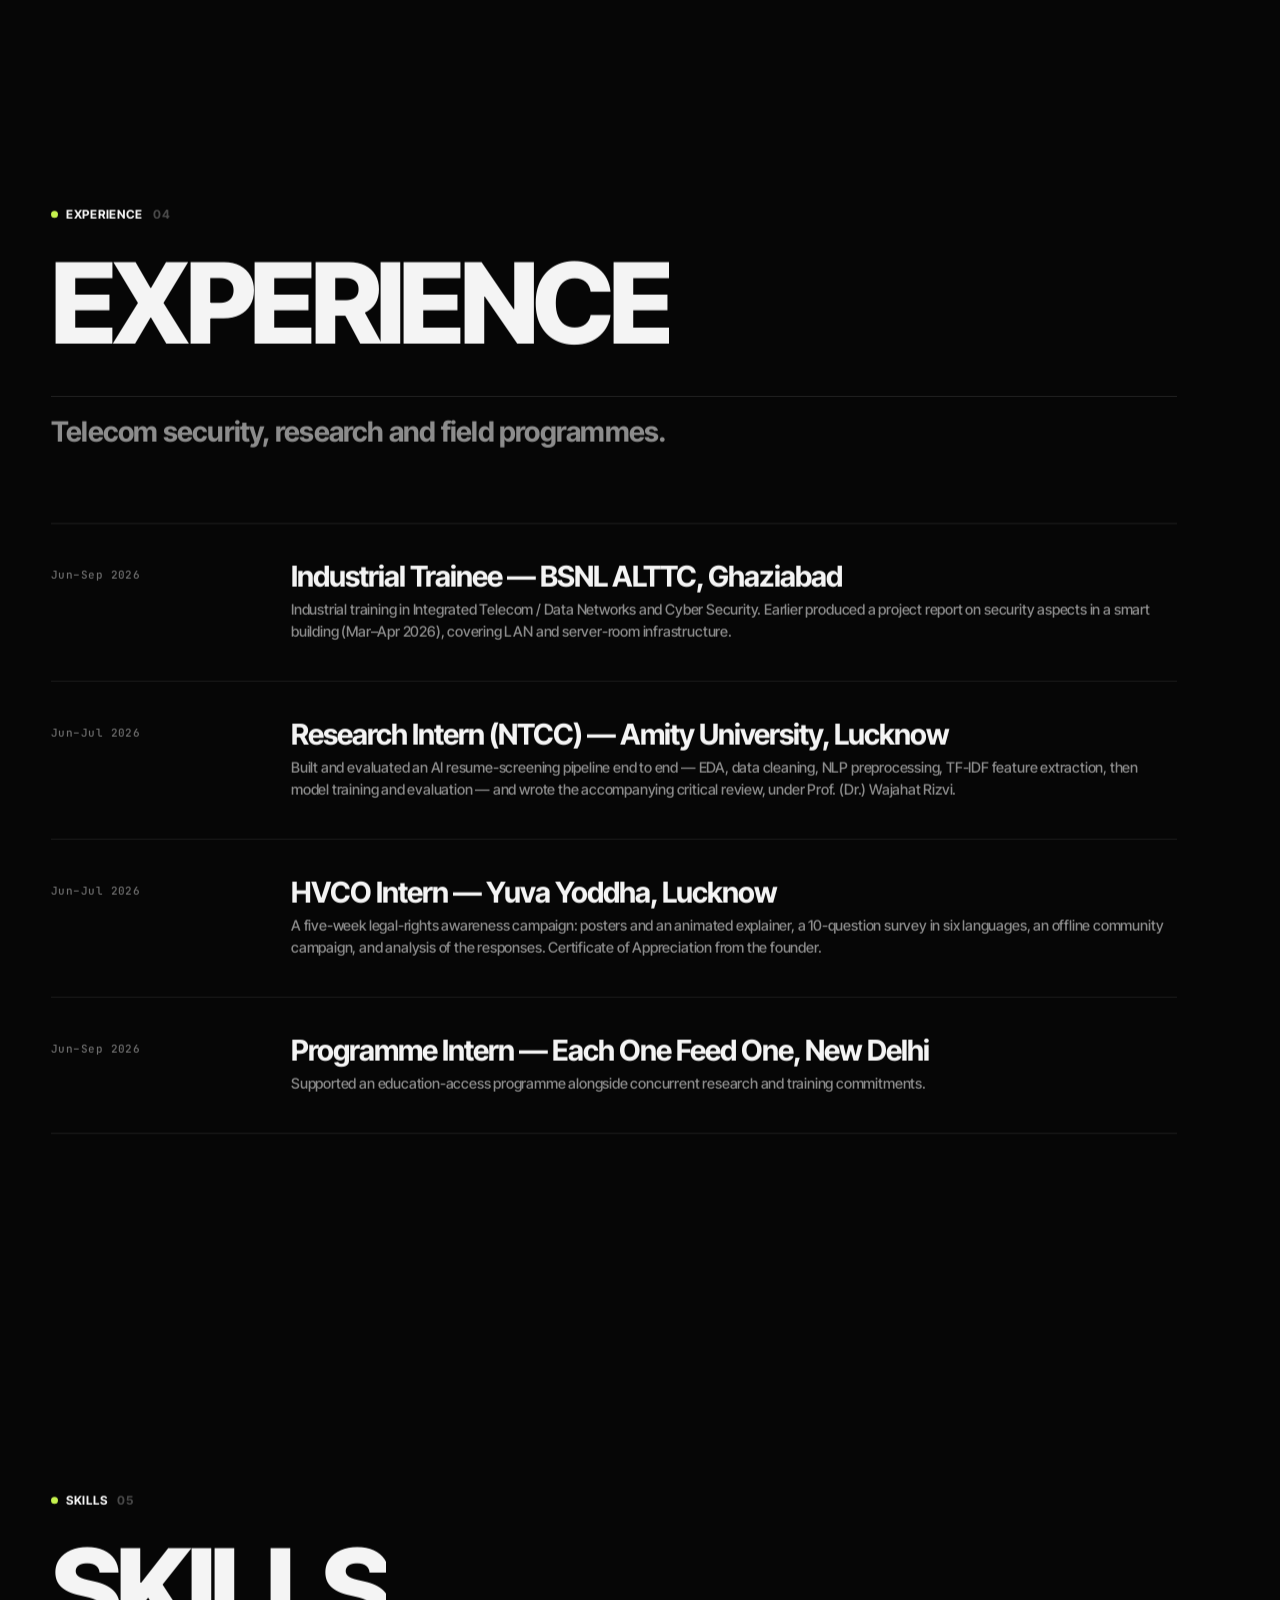
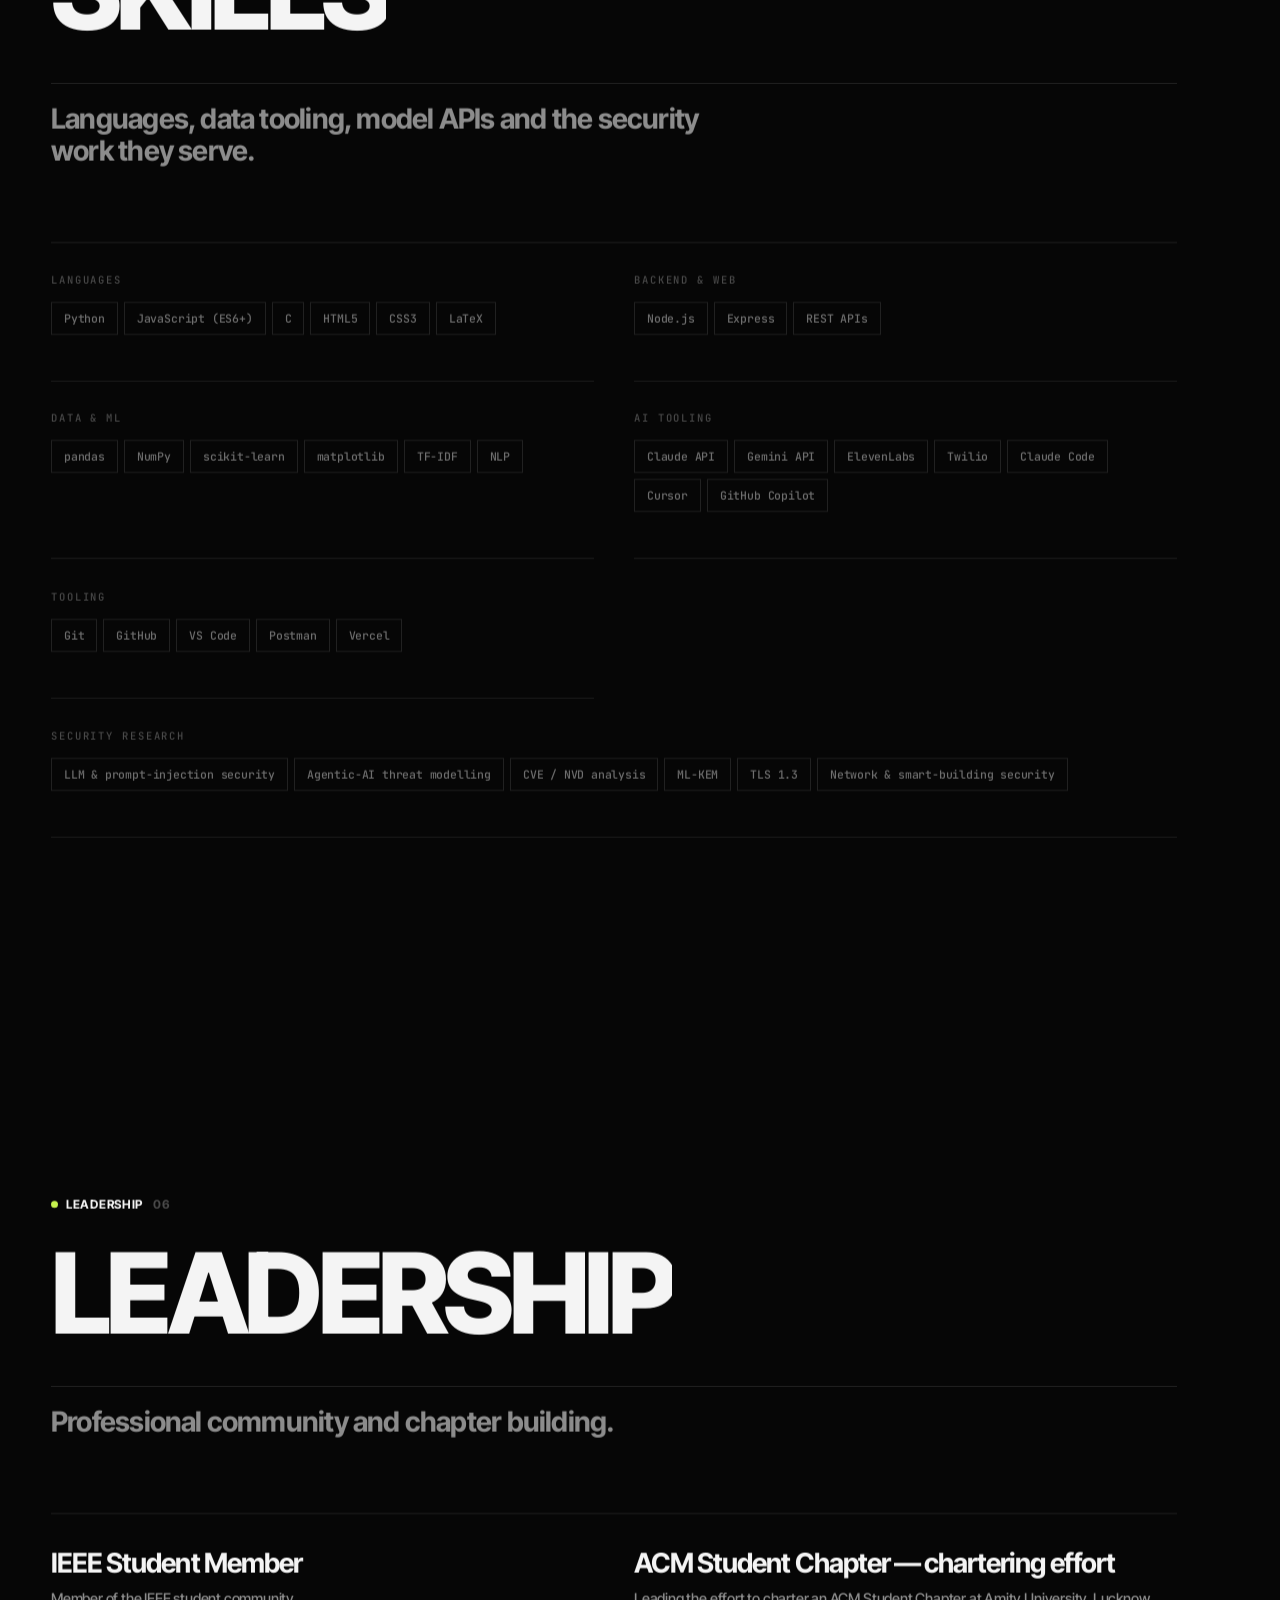
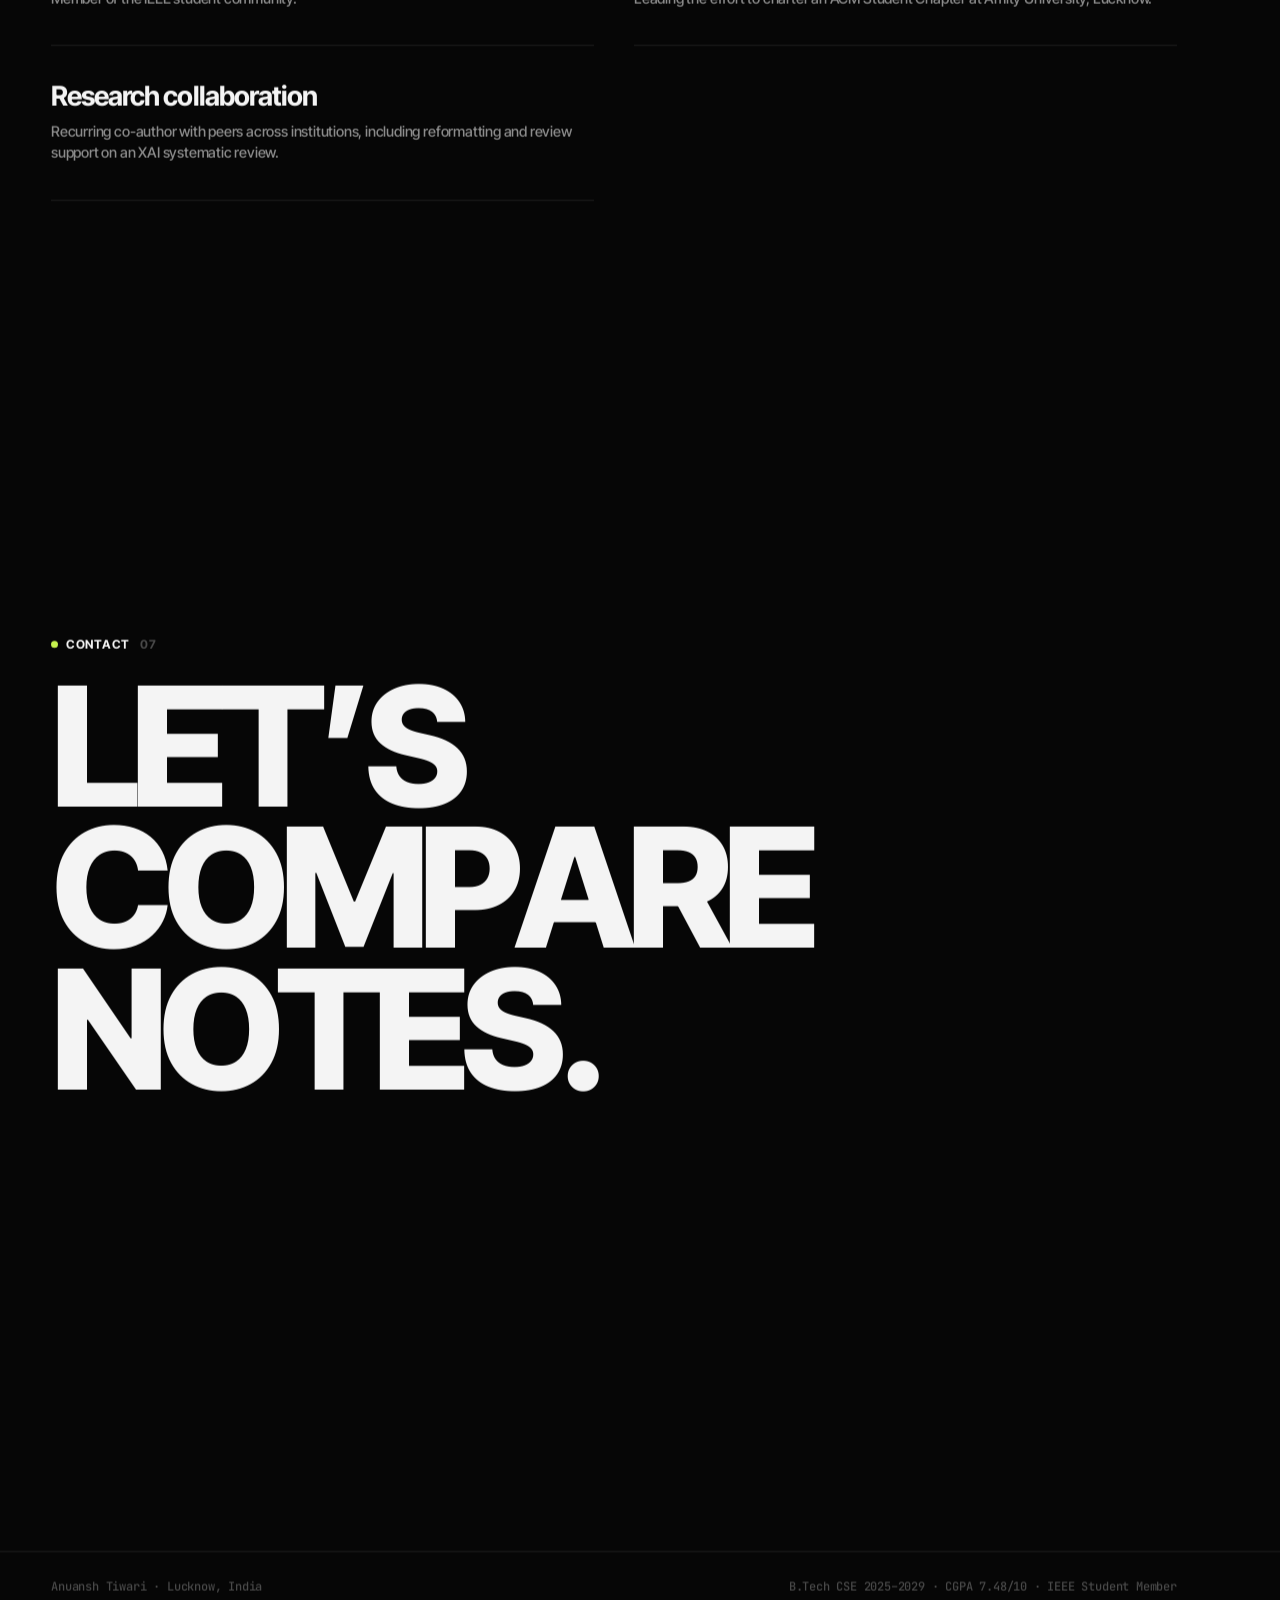
==== commit 52f2d86d: "Wire the supplied track, add the résumé, deepen Experience Audio: the uploaded file is re-encoded fo" ====
--- a/index.html
+++ b/index.html
@@ -380,8 +380,10 @@
         <div class="project__body">
           <h3 class="project__title">Amity Admissions Assistant</h3>
           <p class="project__desc">
-            A Node.js / Express chatbot backed by Google Gemini, with a voice-callback channel built on
-            ElevenLabs and Twilio.
+            A Node.js / Express chatbot backed by Google Gemini, handling prospective-student queries
+            through a single-page client. A voice-callback channel on ElevenLabs and Twilio was
+            validated on free tiers first, alongside a university funding proposal covering the
+            feature set and projected per-call API cost.
           </p>
           <ul class="chips" data-stagger>
             <li>Node.js</li><li>Express</li><li>Gemini API</li><li>ElevenLabs</li><li>Twilio</li>
@@ -412,23 +414,35 @@
         <span class="tl__when">Jun&ndash;Sep 2026</span>
         <div class="tl__body">
           <h3>Industrial Trainee &mdash; BSNL ALTTC, Ghaziabad</h3>
-          <p>Integrated Telecom &amp; Data Networks and Cyber Security.</p>
+          <p>
+            Industrial training in Integrated Telecom / Data Networks and Cyber Security. Earlier
+            produced a project report on security aspects in a smart building (Mar&ndash;Apr 2026),
+            covering LAN and server-room infrastructure.
+          </p>
         </div>
       </li>
       <li class="tl" data-reveal>
         <span class="tl__dot" aria-hidden="true"></span>
         <span class="tl__when">Jun&ndash;Jul 2026</span>
         <div class="tl__body">
-          <h3>NTCC Research Intern &mdash; Amity University, Lucknow</h3>
-          <p>Non-Teaching Credit Course research internship.</p>
+          <h3>Research Intern (NTCC) &mdash; Amity University, Lucknow</h3>
+          <p>
+            Built and evaluated an AI resume-screening pipeline end to end &mdash; EDA, data cleaning,
+            NLP preprocessing, TF-IDF feature extraction, then model training and evaluation &mdash;
+            and wrote the accompanying critical review, under Prof.&nbsp;(Dr.)&nbsp;Wajahat Rizvi.
+          </p>
         </div>
       </li>
       <li class="tl" data-reveal>
         <span class="tl__dot" aria-hidden="true"></span>
         <span class="tl__when">Jun&ndash;Jul 2026</span>
         <div class="tl__body">
-          <h3>HVCO Intern &mdash; Yuva Yoddha</h3>
-          <p>Legal-rights awareness campaign. Certificate of Appreciation.</p>
+          <h3>HVCO Intern &mdash; Yuva Yoddha, Lucknow</h3>
+          <p>
+            A five-week legal-rights awareness campaign: posters and an animated explainer, a
+            10-question survey in six languages, an offline community campaign, and analysis of the
+            responses. Certificate of Appreciation from the founder.
+          </p>
         </div>
       </li>
       <li class="tl" data-reveal>
@@ -436,7 +450,10 @@
         <span class="tl__when">Jun&ndash;Sep 2026</span>
         <div class="tl__body">
           <h3>Programme Intern &mdash; Each One Feed One, New Delhi</h3>
-          <p>Programme support.</p>
+          <p>
+            Supported an education-access programme alongside concurrent research and training
+            commitments.
+          </p>
         </div>
       </li>
     </ol>
@@ -457,7 +474,7 @@
       <div class="skillset glow" data-reveal data-tilt data-tilt-soft>
         <h3>Languages</h3>
         <ul class="chips chips--lg" data-stagger>
-          <li>Python</li><li>JavaScript</li><li>C</li><li>LaTeX</li>
+          <li>Python</li><li>JavaScript (ES6+)</li><li>C</li><li>HTML5</li><li>CSS3</li><li>LaTeX</li>
         </ul>
       </div>
       <div class="skillset glow" data-reveal data-tilt data-tilt-soft>
@@ -475,13 +492,19 @@
       <div class="skillset glow" data-reveal data-tilt data-tilt-soft>
         <h3>AI tooling</h3>
         <ul class="chips chips--lg" data-stagger>
-          <li>Claude API</li><li>Gemini API</li><li>ElevenLabs</li><li>Twilio</li><li>Claude Code</li><li>Cursor</li>
+          <li>Claude API</li><li>Gemini API</li><li>ElevenLabs</li><li>Twilio</li><li>Claude Code</li><li>Cursor</li><li>GitHub Copilot</li>
+        </ul>
+      </div>
+      <div class="skillset glow" data-reveal data-tilt data-tilt-soft>
+        <h3>Tooling</h3>
+        <ul class="chips chips--lg" data-stagger>
+          <li>Git</li><li>GitHub</li><li>VS Code</li><li>Postman</li><li>Vercel</li>
         </ul>
       </div>
       <div class="skillset skillset--wide glow" data-reveal data-tilt data-tilt-soft>
         <h3>Security research</h3>
         <ul class="chips chips--lg" data-stagger>
-          <li>LLM &amp; prompt-injection security</li><li>Agentic-AI threat modelling</li><li>CVE / NVD analysis</li><li>ML-KEM</li><li>TLS 1.3</li>
+          <li>LLM &amp; prompt-injection security</li><li>Agentic-AI threat modelling</li><li>CVE / NVD analysis</li><li>ML-KEM</li><li>TLS 1.3</li><li>Network &amp; smart-building security</li>
         </ul>
       </div>
     </div>
@@ -506,6 +529,13 @@
       <div class="lead__card glow" data-reveal data-tilt>
         <h3>ACM Student Chapter &mdash; chartering effort</h3>
         <p>Leading the effort to charter an ACM Student Chapter at Amity University, Lucknow.</p>
+      </div>
+      <div class="lead__card glow" data-reveal data-tilt>
+        <h3>Research collaboration</h3>
+        <p>
+          Recurring co-author with peers across institutions, including reformatting and review
+          support on an XAI systematic review.
+        </p>
       </div>
     </div>
   </div>
@@ -546,7 +576,9 @@
         <li><a href="https://linkedin.com/in/anuansh" target="_blank" rel="noopener">linkedin.com/in/anuansh</a></li>
         <li><a href="https://orcid.org/0009-0007-4226-7925" target="_blank" rel="noopener">ORCID 0009-0007-4226-7925</a></li>
       </ul>
-      <p class="todo todo--center" data-reveal>TODO: add CV / résumé PDF link</p>
+      <p class="cta__cv" data-reveal>
+        <a href="assets/docs/anuansh-tiwari-resume-2026.pdf" target="_blank" rel="noopener">Résumé &mdash; PDF</a>
+      </p>
     </div>
   </div>
 
--- a/assets/css/style.css
+++ b/assets/css/style.css
@@ -622,6 +622,19 @@
 .copy.is-done{background:var(--accent);border-color:var(--accent);color:var(--accent-ink)}
 .copy.is-done .copy__i--doc{opacity:0;transform:scale(.4) rotate(25deg)}
 .copy.is-done .copy__i--ok{opacity:1;transform:none}
+
+.cta__cv{margin:0 0 22px}
+.cta__cv a{
+  position:relative;display:inline-flex;align-items:center;gap:8px;
+  font-size:clamp(1rem,2vw,1.35rem);font-weight:700;letter-spacing:-.03em;color:var(--text);
+  padding-bottom:4px;
+}
+.cta__cv a::after{content:" \2193";font-size:.85em}
+.cta__cv a::before{
+  content:"";position:absolute;left:0;right:0;bottom:0;height:2px;background:var(--accent);
+  transform:scaleX(1);transform-origin:0 50%;transition:transform .45s var(--ease);
+}
+.cta__cv a:hover::before{transform:scaleX(0);transform-origin:100% 50%}
 
 .cta__links{display:flex;flex-wrap:wrap;gap:8px 30px;list-style:none;padding:0;margin:0}
 .cta__links a{
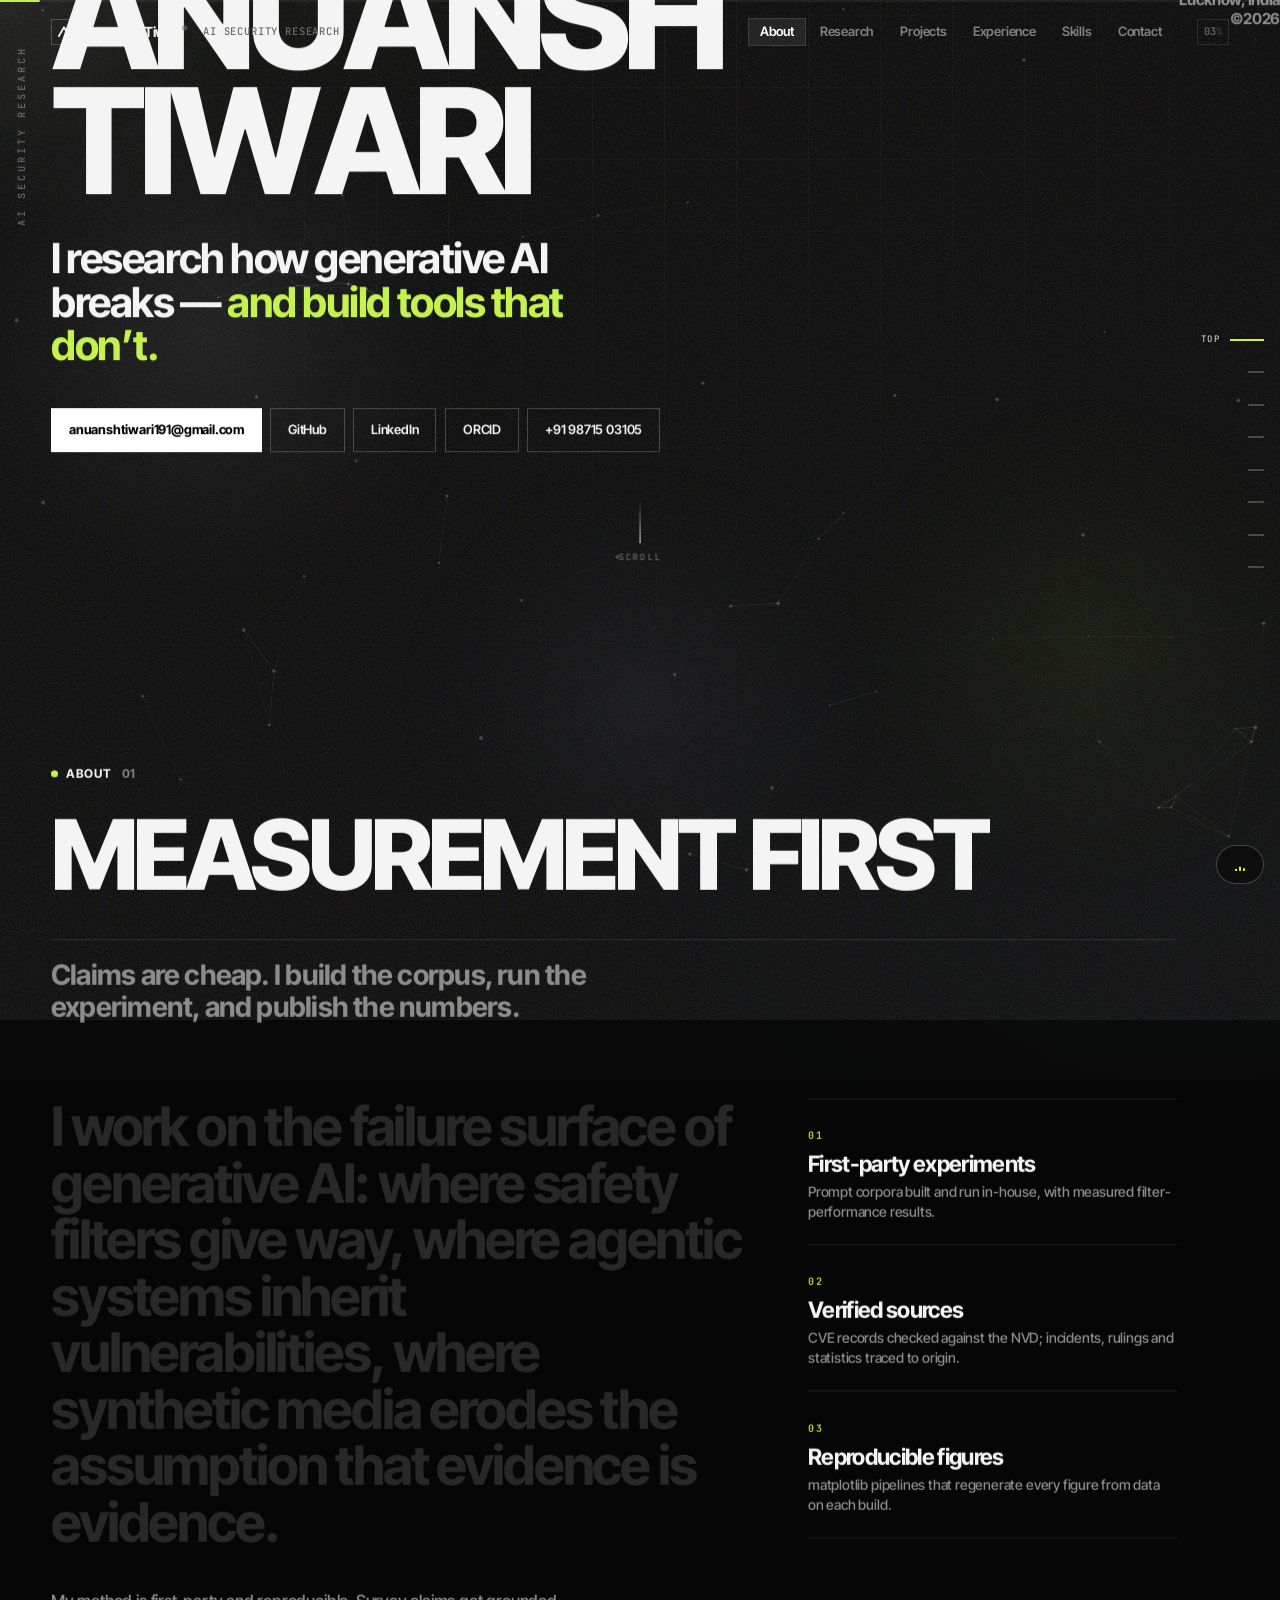
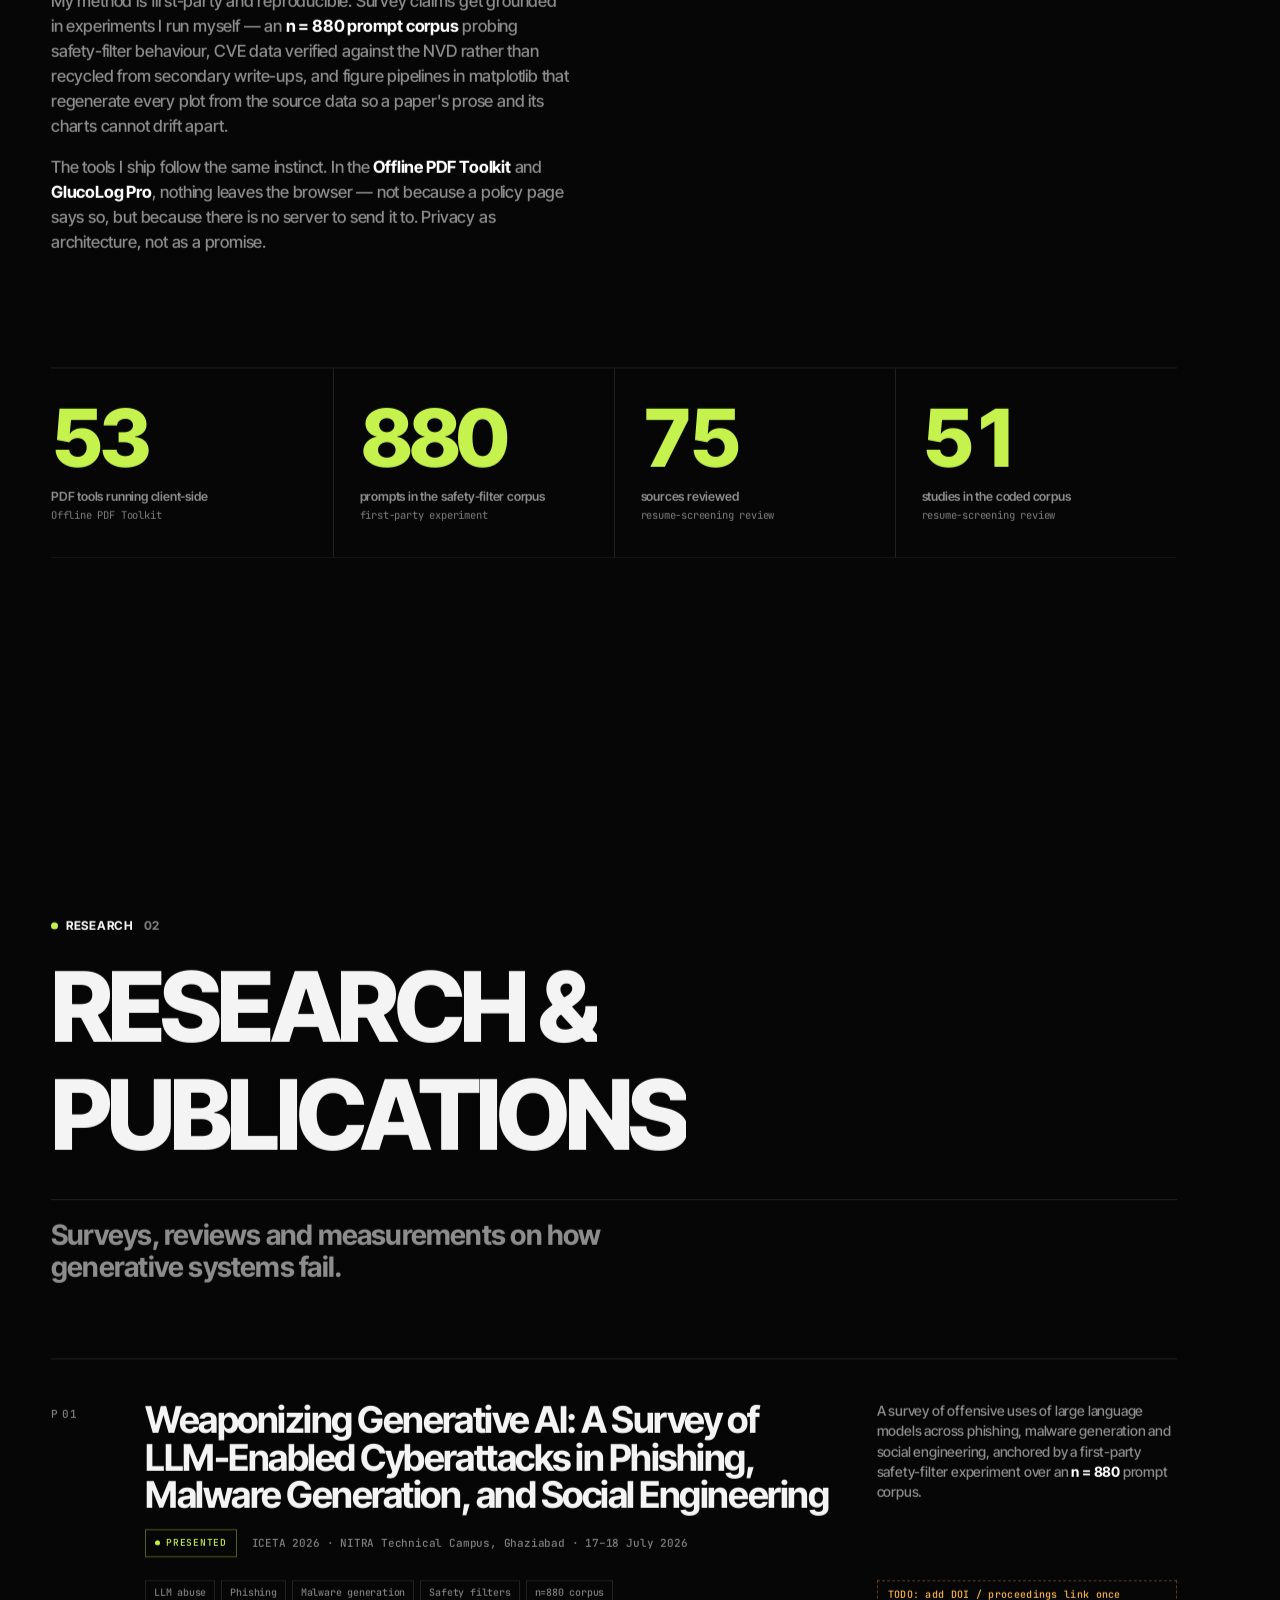
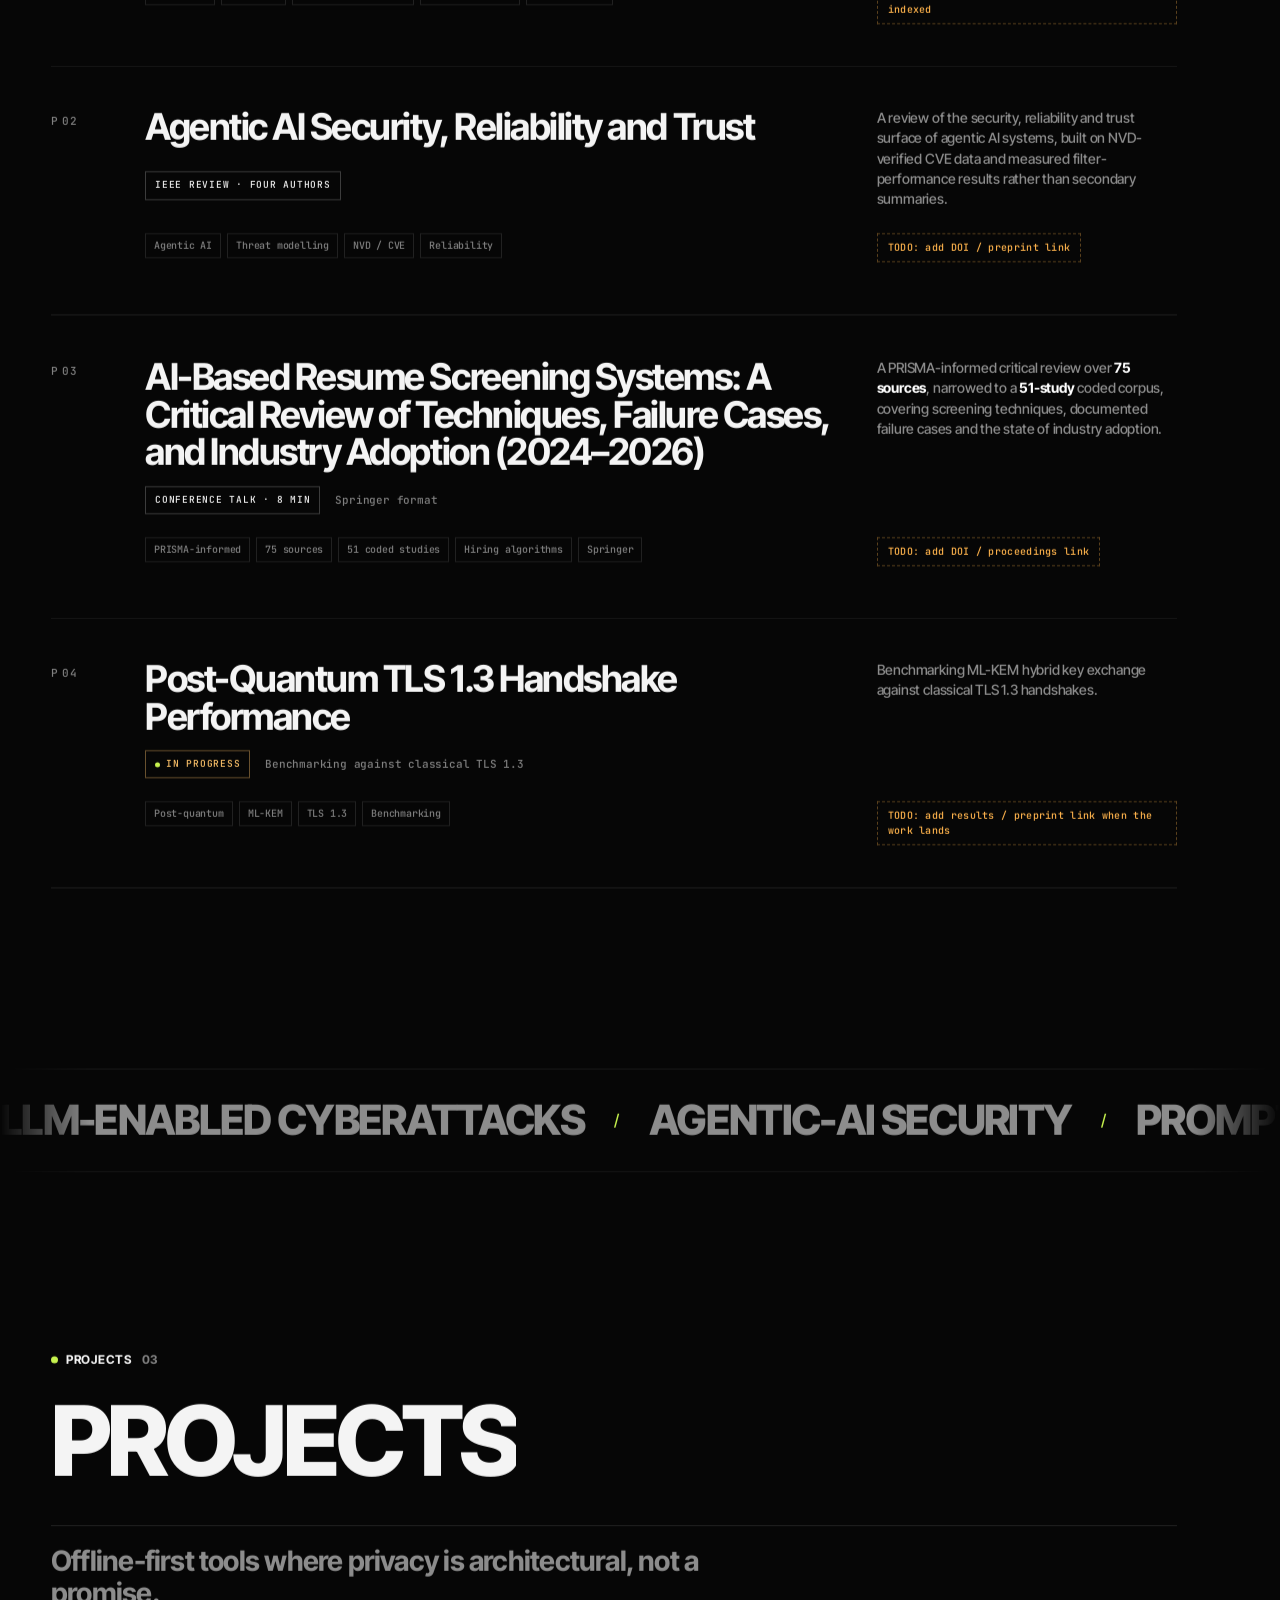
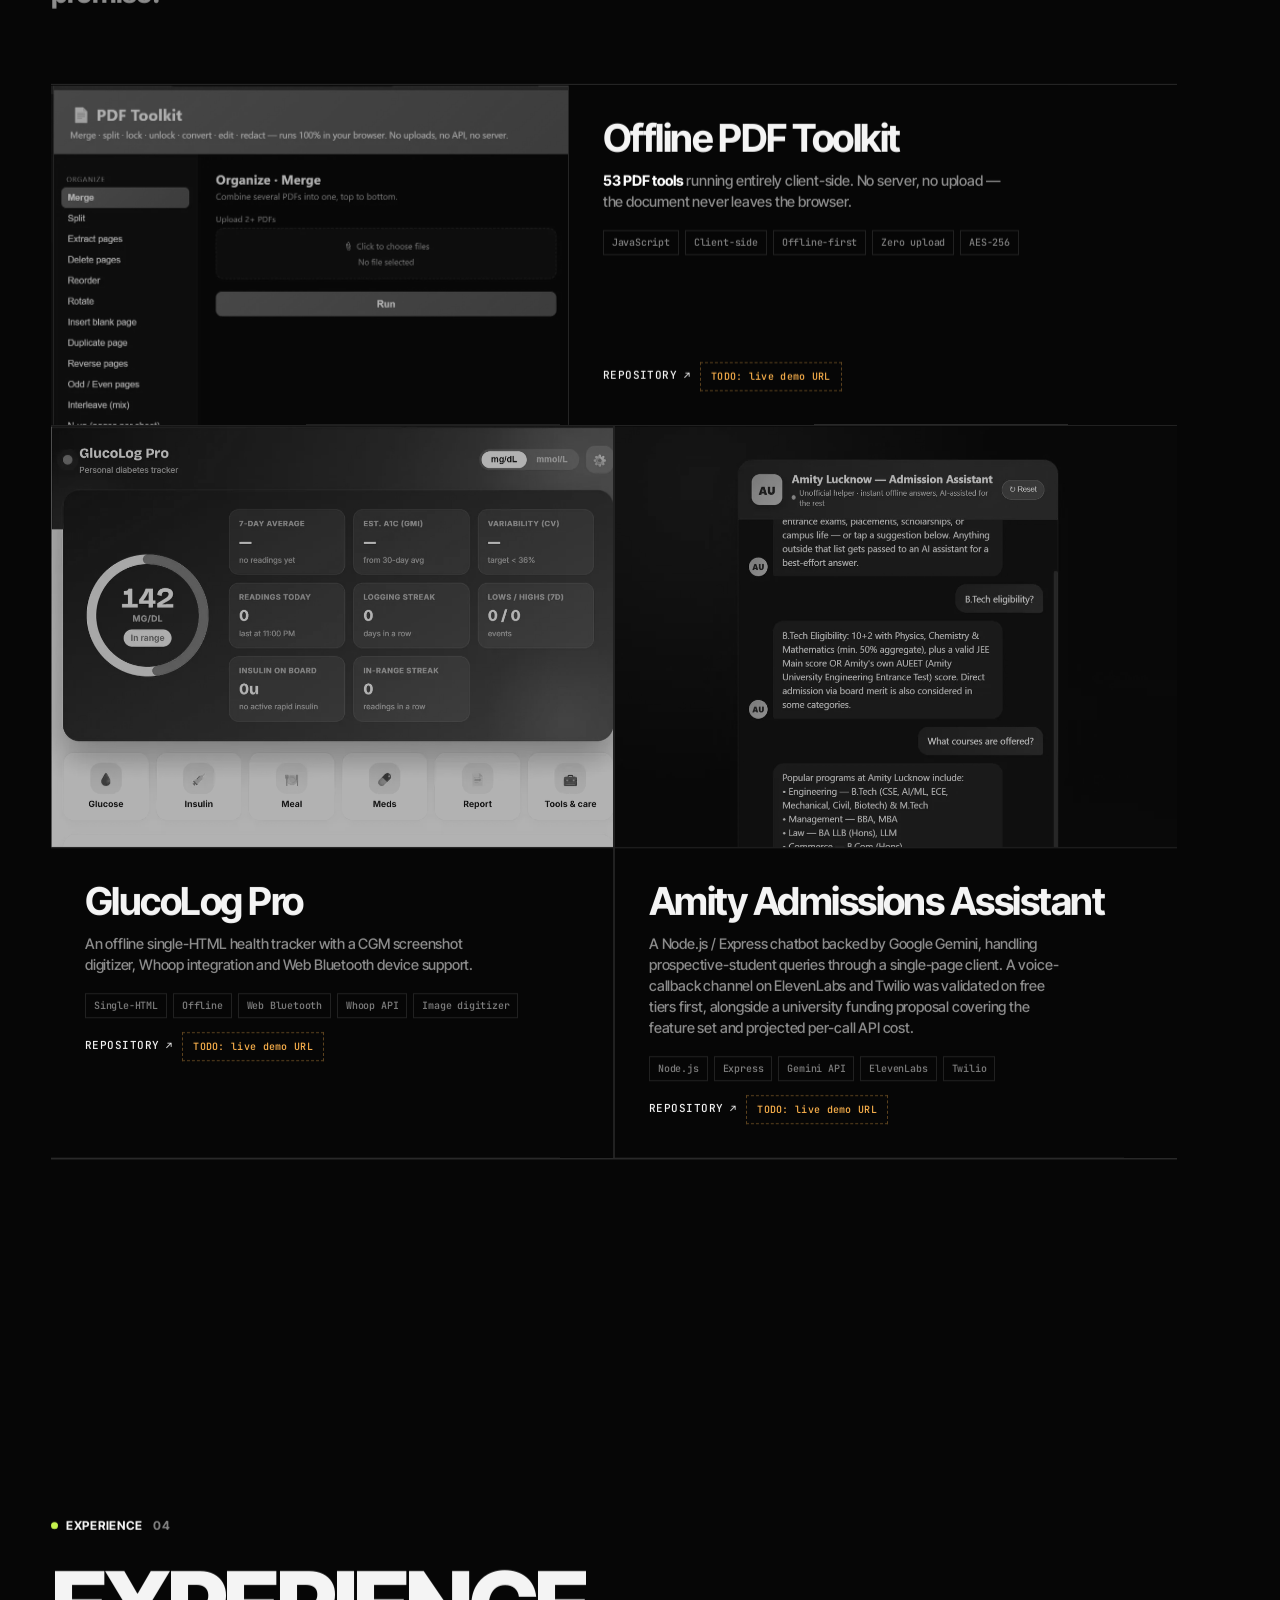
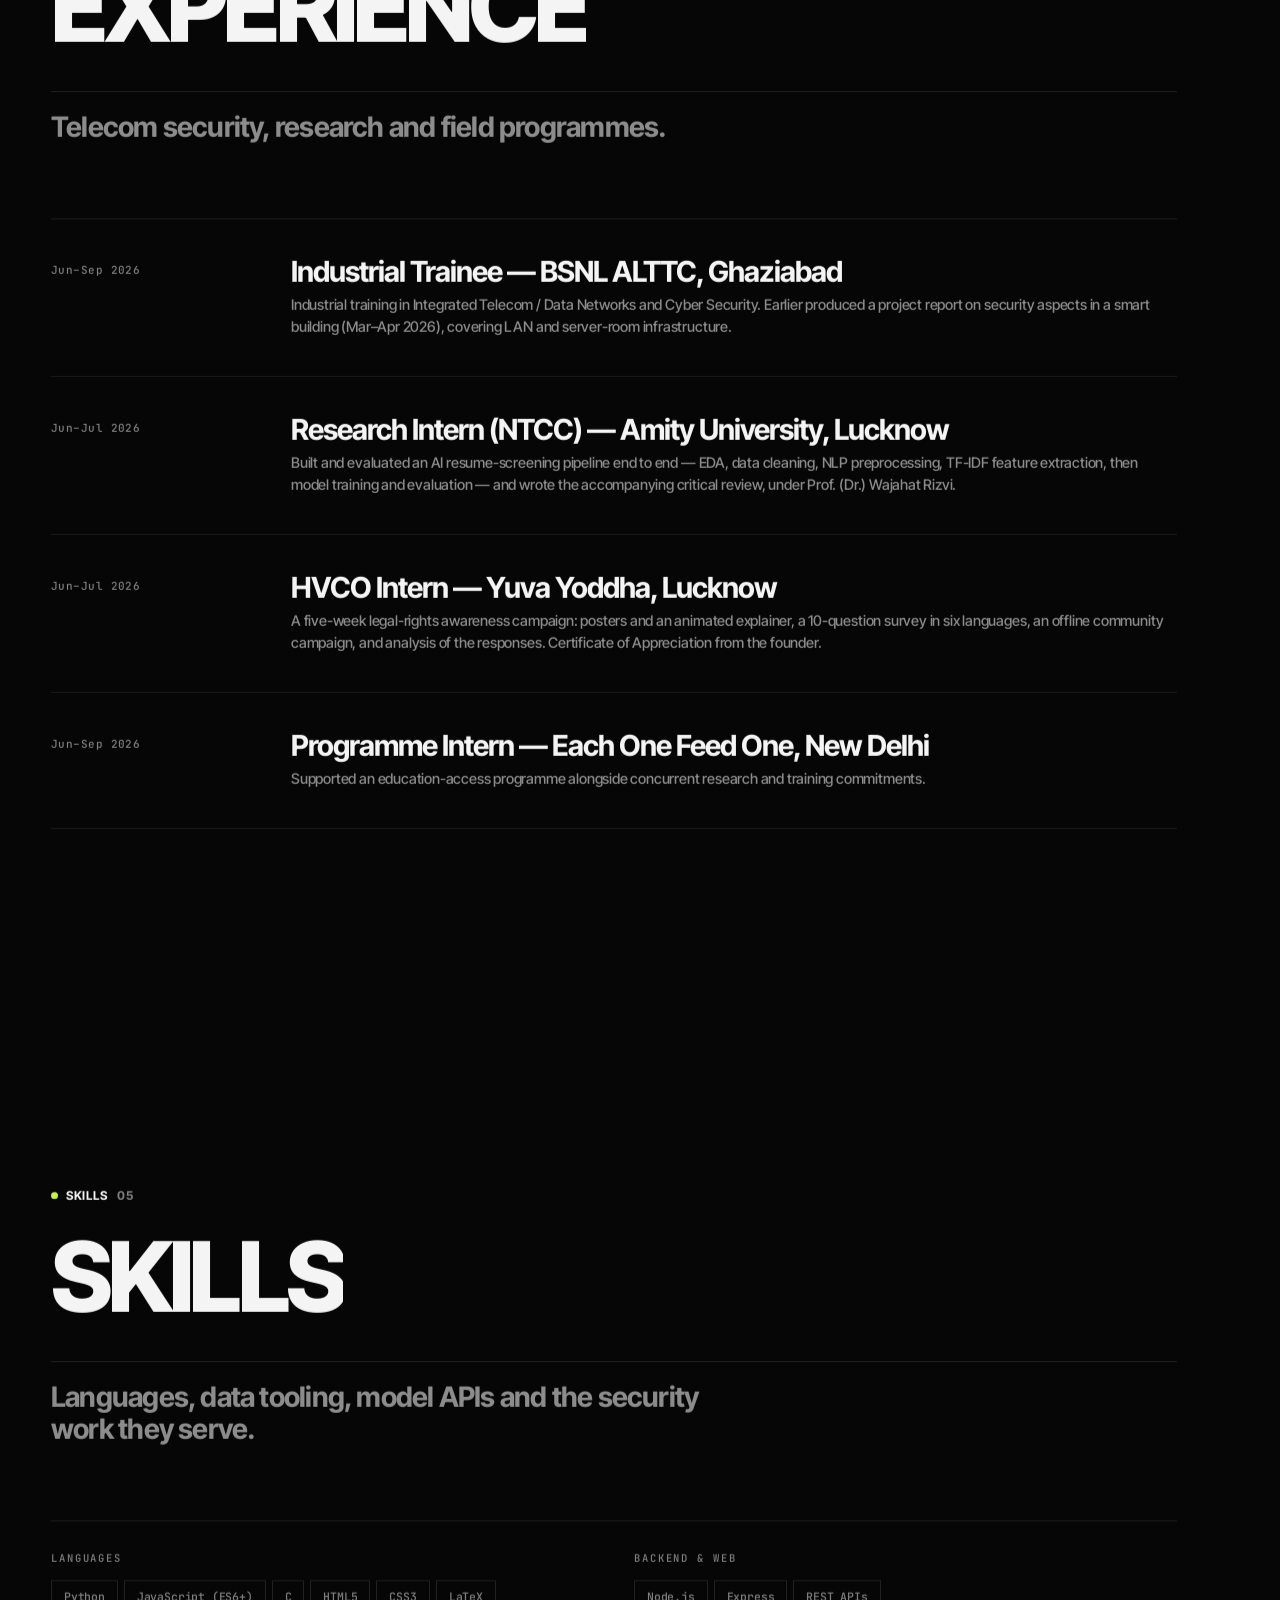
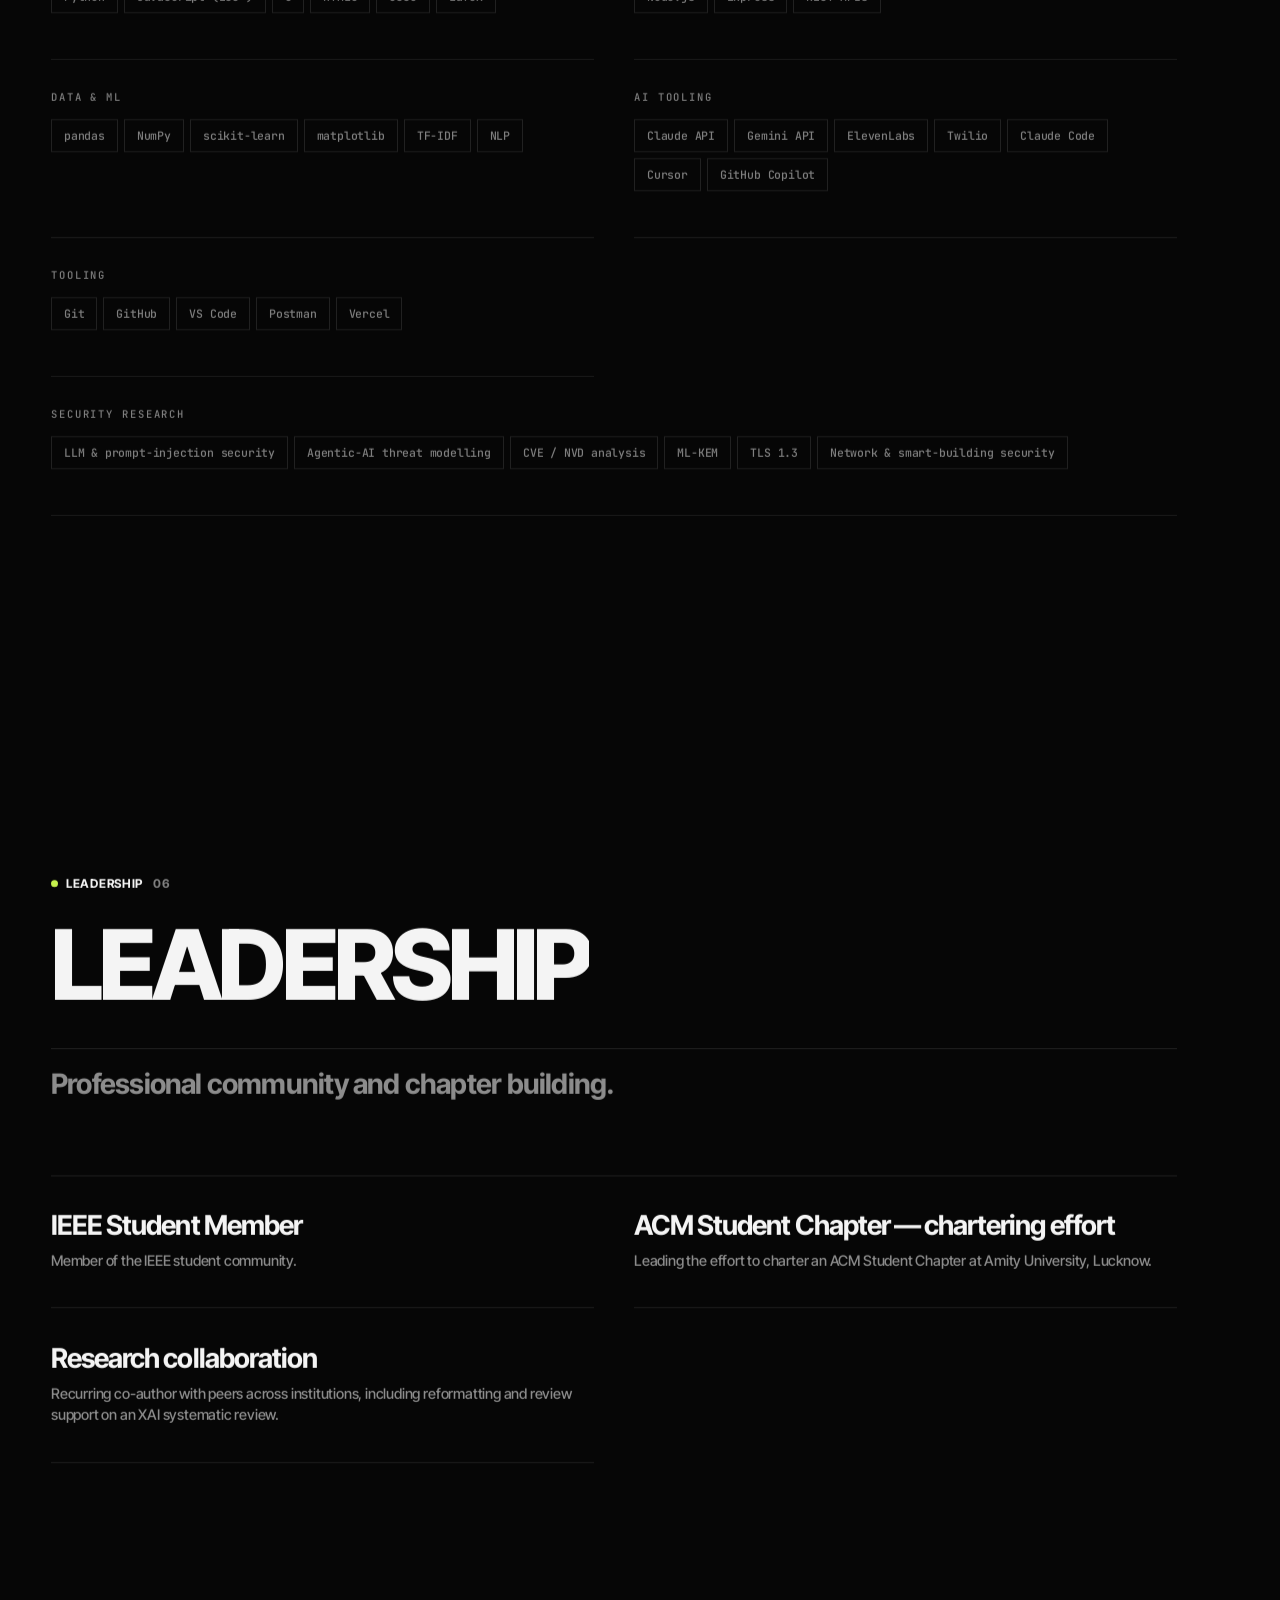
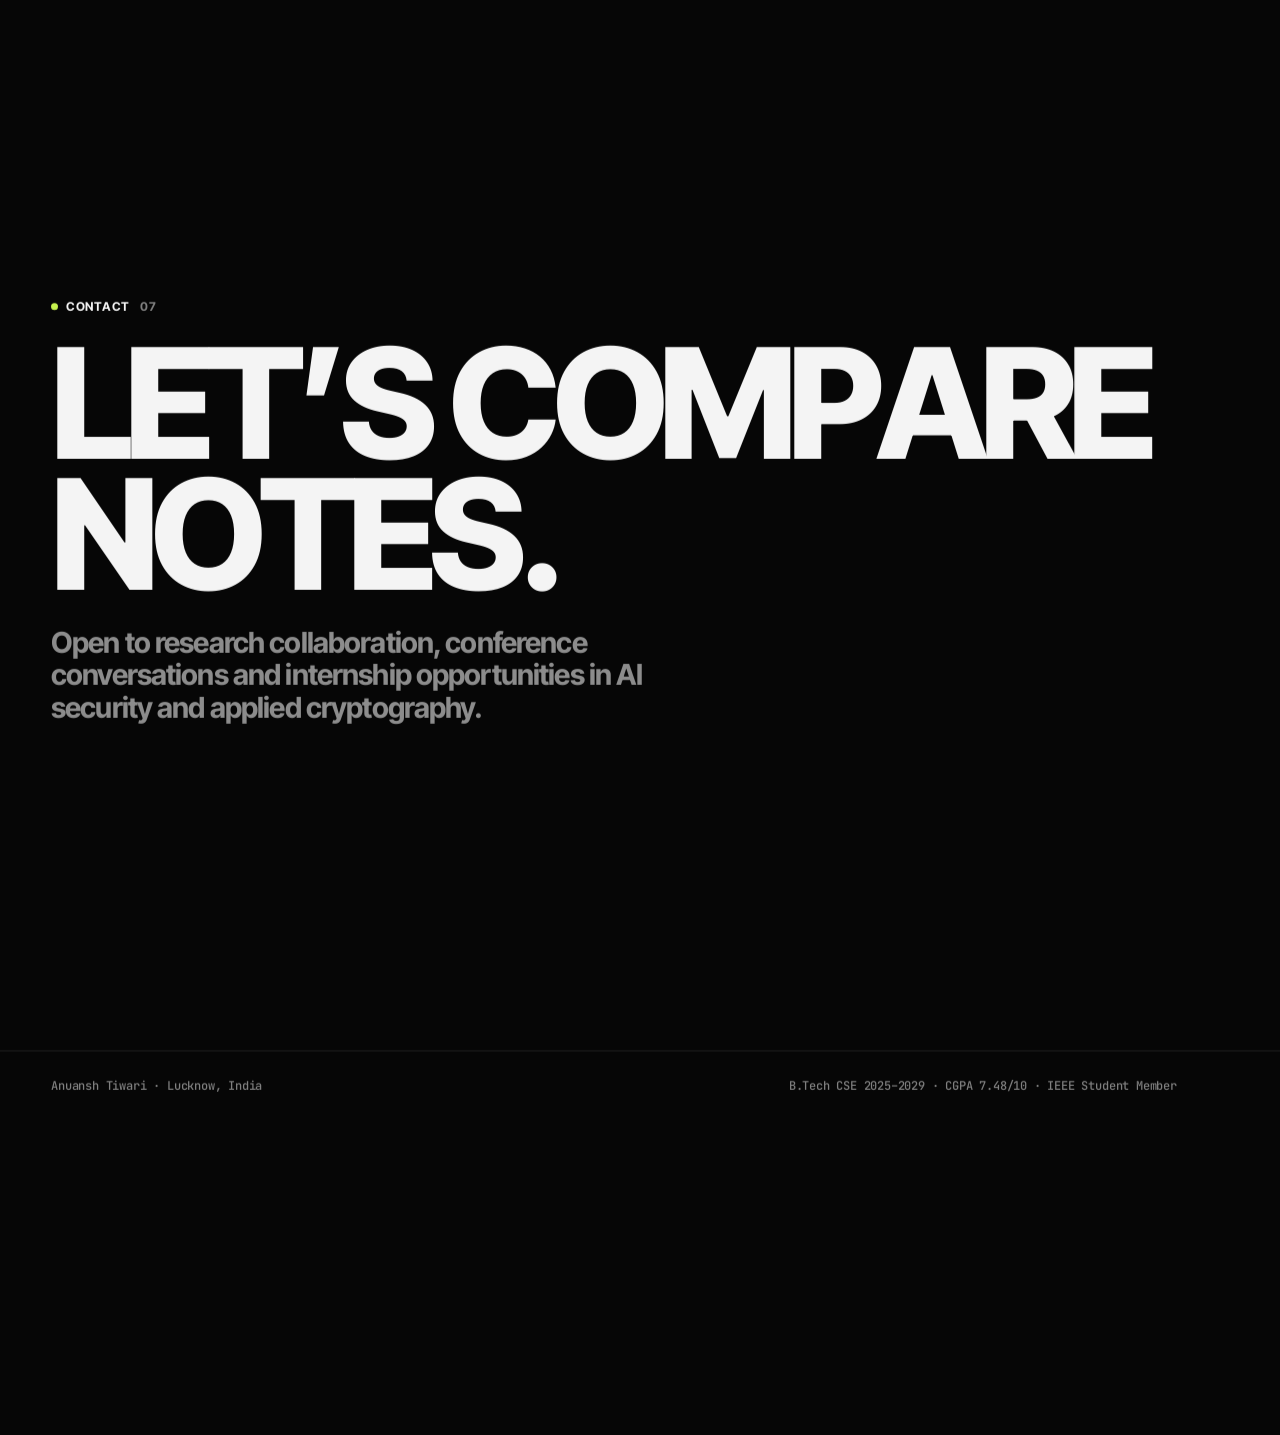
==== commit c40debd1: "Fix the tag/title collision, narrow-screen overflow and contrast The reported bug: each paper's stat" ====
--- a/index.html
+++ b/index.html
@@ -238,12 +238,9 @@
     <ol class="papers" data-reveal-group>
 
       <li class="paper glow" data-reveal data-tilt>
-        <div class="paper__top">
-          <span class="paper__idx">P&thinsp;01</span>
-          <span class="tag tag--live"><span class="tag__dot"></span>Presented</span>
-        </div>
+        <span class="paper__idx">P&thinsp;01</span>
         <h3 class="paper__title">Weaponizing Generative AI: A Survey of LLM-Enabled Cyberattacks in Phishing, Malware Generation, and Social Engineering</h3>
-        <p class="paper__venue">ICETA 2026 &middot; NITRA Technical Campus, Ghaziabad &middot; 17&ndash;18 July 2026</p>
+        <p class="paper__venue"><span class="tag tag--live"><span class="tag__dot"></span>Presented</span> ICETA 2026 &middot; NITRA Technical Campus, Ghaziabad &middot; 17&ndash;18 July 2026</p>
         <p class="paper__body">
           A survey of offensive uses of large language models across phishing, malware generation and
           social engineering, anchored by a first-party safety-filter experiment over an
@@ -256,12 +253,9 @@
       </li>
 
       <li class="paper glow" data-reveal data-tilt>
-        <div class="paper__top">
-          <span class="paper__idx">P&thinsp;02</span>
-          <span class="tag">IEEE review · four authors</span>
-        </div>
+        <span class="paper__idx">P&thinsp;02</span>
         <h3 class="paper__title">Agentic AI Security, Reliability and Trust</h3>
-        <p class="paper__venue">Four-author IEEE review</p>
+        <p class="paper__venue"><span class="tag">IEEE review · four authors</span></p>
         <p class="paper__body">
           A review of the security, reliability and trust surface of agentic AI systems, built on
           NVD-verified CVE data and measured filter-performance results rather than secondary summaries.
@@ -273,12 +267,9 @@
       </li>
 
       <li class="paper glow" data-reveal data-tilt>
-        <div class="paper__top">
-          <span class="paper__idx">P&thinsp;03</span>
-          <span class="tag">Conference talk · 8 min</span>
-        </div>
+        <span class="paper__idx">P&thinsp;03</span>
         <h3 class="paper__title">AI-Based Resume Screening Systems: A Critical Review of Techniques, Failure Cases, and Industry Adoption (2024&ndash;2026)</h3>
-        <p class="paper__venue">Springer format &middot; delivered as an 8-minute conference talk</p>
+        <p class="paper__venue"><span class="tag">Conference talk · 8 min</span> Springer format</p>
         <p class="paper__body">
           A PRISMA-informed critical review over <strong>75 sources</strong>, narrowed to a
           <strong>51-study</strong> coded corpus, covering screening techniques, documented failure cases
@@ -291,12 +282,9 @@
       </li>
 
       <li class="paper glow" data-reveal data-tilt>
-        <div class="paper__top">
-          <span class="paper__idx">P&thinsp;04</span>
-          <span class="tag tag--wip"><span class="tag__dot"></span>In progress</span>
-        </div>
+        <span class="paper__idx">P&thinsp;04</span>
         <h3 class="paper__title">Post-Quantum TLS 1.3 Handshake Performance</h3>
-        <p class="paper__venue">In progress</p>
+        <p class="paper__venue"><span class="tag tag--wip"><span class="tag__dot"></span>In progress</span> Benchmarking against classical TLS&nbsp;1.3</p>
         <p class="paper__body">
           Benchmarking ML-KEM hybrid key exchange against classical TLS&nbsp;1.3 handshakes.
         </p>
@@ -389,7 +377,8 @@
             <li>Node.js</li><li>Express</li><li>Gemini API</li><li>ElevenLabs</li><li>Twilio</li>
           </ul>
           <p class="project__links">
-            <span class="todo">TODO: repo link &amp; live demo URL</span>
+            <a href="https://github.com/glassgotlazy/amity-ass-chat-bot" target="_blank" rel="noopener">Repository</a>
+            <span class="todo">TODO: live demo URL</span>
           </p>
         </div>
       </article>
--- a/assets/css/style.css
+++ b/assets/css/style.css
@@ -14,8 +14,8 @@
 
   --text:#f4f4f4;      /* headlines */
   --body:#8c8c8c;      /* body copy — low contrast on purpose */
-  --muted:#6f6f6f;
-  --dim:#4a4a4a;
+  --muted:#808080;   /* 5.1:1 on the page background — passes AA */
+  --dim:#6b6b6b;     /* 3.8:1 — decorative marks only, never body copy */
 
   /* the one signal colour, used sparingly: bullets, active marks, counters */
   --accent:#c6f24e;
@@ -156,7 +156,7 @@
   display:block;font-family:var(--font);font-weight:700;font-size:12px;
   letter-spacing:.06em;color:var(--text);margin-bottom:22px;text-transform:uppercase;
 }
-.sec-head__idx b,.cta__eyebrow b{font-weight:700;color:var(--dim);margin-left:10px}
+.sec-head__idx b,.cta__eyebrow b{font-weight:700;color:var(--muted);margin-left:10px}
 
 /* ---------- progress ---------- */
 .progress{position:fixed;top:0;left:0;right:0;height:2px;z-index:120;background:rgba(255,255,255,.06)}
@@ -300,7 +300,7 @@
 @keyframes heroIn{to{opacity:1;transform:none;filter:none}}
 
 .hero__title{
-  font-size:clamp(2.7rem,11.5vw,10rem);
+  font-size:clamp(2.1rem,11.5vw,10rem);
   font-weight:800;letter-spacing:-.055em;line-height:.85;
   margin-bottom:clamp(20px,3vw,34px);text-transform:uppercase;
 }
@@ -359,7 +359,7 @@
 .section{position:relative;padding:clamp(90px,14vw,190px) 0}
 .section--contact{padding-bottom:0}
 .sec-head{max-width:none;margin-bottom:clamp(40px,6vw,74px)}
-.sec-head__title{font-size:clamp(2.6rem,9vw,7rem);letter-spacing:-.05em;text-transform:uppercase;font-weight:800}
+.sec-head__title{font-size:clamp(1.35rem,7.6vw,7rem);letter-spacing:-.05em;text-transform:uppercase;font-weight:800}
 .sec-head__rule{display:block;height:1px;width:100%;background:var(--line);margin:26px 0 20px}
 .sec-head__sub{
   color:var(--body);font-size:clamp(1.05rem,2.4vw,1.75rem);
@@ -445,7 +445,7 @@
 }
 .counter__num.is-counting{text-shadow:0 0 30px rgba(198,242,78,.5)}
 .counter__label{font-size:12.5px;color:var(--body);line-height:1.4;display:block;font-weight:600}
-.counter__label i{font-style:normal;color:var(--dim);font-family:var(--font-mono);font-size:10.5px;font-weight:400}
+.counter__label i{font-style:normal;color:var(--muted);font-family:var(--font-mono);font-size:10.5px;font-weight:400}
 
 /* ---------- research: a tracklist, not cards ---------- */
 .papers{list-style:none;margin:0;padding:0;border-top:1px solid var(--line)}
@@ -456,22 +456,25 @@
 }
 @media (min-width:900px){.paper{grid-template-columns:64px 1fr 300px;align-items:start}}
 .paper:hover{background:rgba(255,255,255,.022)}
-.paper__top{display:flex;align-items:center;justify-content:space-between;gap:12px}
 @media (min-width:900px){
-  .paper__top{grid-row:1;grid-column:1;display:block}
+  .paper__idx{grid-row:1;grid-column:1;padding-top:.45em}
   .paper__title{grid-row:1;grid-column:2}
   .paper__venue{grid-row:2;grid-column:2}
   .paper__body{grid-row:1 / span 2;grid-column:3;margin:0}
   .paper .chips{grid-row:3;grid-column:2}
-  .paper .todo{grid-row:3;grid-column:3;margin:0;justify-self:start}
-}
-.paper__idx{font-family:var(--font-mono);font-size:11px;letter-spacing:.1em;color:var(--dim)}
+  .paper .todo,.paper .paper__links{grid-row:3;grid-column:3;margin:0;justify-self:start}
+}
+.paper__idx{display:block;font-family:var(--font-mono);font-size:11px;letter-spacing:.1em;color:var(--muted);margin-bottom:10px}
 .paper__title{
   font-size:clamp(1.3rem,3vw,2.3rem);line-height:1.02;letter-spacing:-.04em;
   margin:0 0 8px;font-weight:700;transition:transform .5s var(--ease),color .4s;
 }
 .paper:hover .paper__title{transform:translateX(6px)}
-.paper__venue{font-family:var(--font-mono);font-size:11px;color:var(--muted);margin:0 0 14px;line-height:1.5}
+.paper__venue{
+  font-family:var(--font-mono);font-size:11px;color:var(--muted);
+  margin:0 0 14px;line-height:1.9;
+}
+.paper__venue .tag{margin-right:8px;transform:translateY(-1px)}
 .paper__body{font-size:14px;color:var(--body);margin:0 0 16px;line-height:1.45}
 
 .tag{
@@ -592,7 +595,7 @@
 .skillset{position:relative;padding:clamp(22px,2.8vw,32px) 0;border-bottom:1px solid var(--line)}
 .skillset h3{
   font-family:var(--font-mono);font-weight:500;font-size:10.5px;letter-spacing:.18em;
-  text-transform:uppercase;color:var(--dim);margin-bottom:16px;transition:color .4s var(--ease);
+  text-transform:uppercase;color:var(--muted);margin-bottom:16px;transition:color .4s var(--ease);
 }
 .skillset:hover h3{color:var(--accent)}
 @media (min-width:760px){.skillset--wide{grid-column:1 / -1}}
@@ -607,10 +610,19 @@
 
 /* ---------- contact ---------- */
 .cta{text-align:left;padding:clamp(30px,6vw,80px) 0 clamp(60px,9vw,120px);position:relative}
-.cta__title{font-size:clamp(3rem,13vw,11rem);font-weight:800;letter-spacing:-.06em;line-height:.85;margin-bottom:28px;text-transform:uppercase}
+.cta__title{font-size:clamp(1.9rem,12vw,11rem);font-weight:800;letter-spacing:-.06em;line-height:.85;margin-bottom:28px;text-transform:uppercase}
 .cta__sub{color:var(--body);max-width:32ch;margin:0 0 40px;font-size:clamp(1.1rem,2.4vw,1.8rem);font-weight:700;line-height:1.12;letter-spacing:-.03em}
 .cta__actions{display:flex;flex-wrap:wrap;gap:10px;margin-bottom:34px}
-.copyfield{display:inline-flex;align-items:center;gap:6px}
+.copyfield{display:inline-flex;align-items:center;gap:6px;max-width:100%;min-width:0}
+.copyfield .btn{min-width:0;overflow:hidden}
+.copyfield .btn span,.copyfield .btn{text-overflow:ellipsis;white-space:nowrap}
+@media (max-width:430px){
+  /* the address is 26 characters — at this width it has to set its own scale */
+  .cta__actions{flex-direction:column;align-items:stretch}
+  .copyfield{width:100%}
+  .copyfield .btn{flex:1}
+  .btn--lg{padding:13px 16px;font-size:13.5px}
+}
 .copy{
   position:relative;display:grid;place-items:center;width:44px;height:44px;flex:none;padding:0;cursor:pointer;
   border:1px solid var(--line-2);background:transparent;color:var(--muted);
@@ -646,7 +658,7 @@
 .cta__links a:hover::after{transform:scaleX(1);transform-origin:0 50%}
 
 .foot{border-top:1px solid var(--line);padding:26px 0}
-.foot__inner{display:flex;flex-wrap:wrap;gap:10px 30px;justify-content:space-between;font-size:12px;color:var(--dim);font-family:var(--font-mono)}
+.foot__inner{display:flex;flex-wrap:wrap;gap:10px 30px;justify-content:space-between;font-size:12px;color:var(--muted);font-family:var(--font-mono)}
 
 /* ---------- fixed contact pill ---------- */
 .pill{
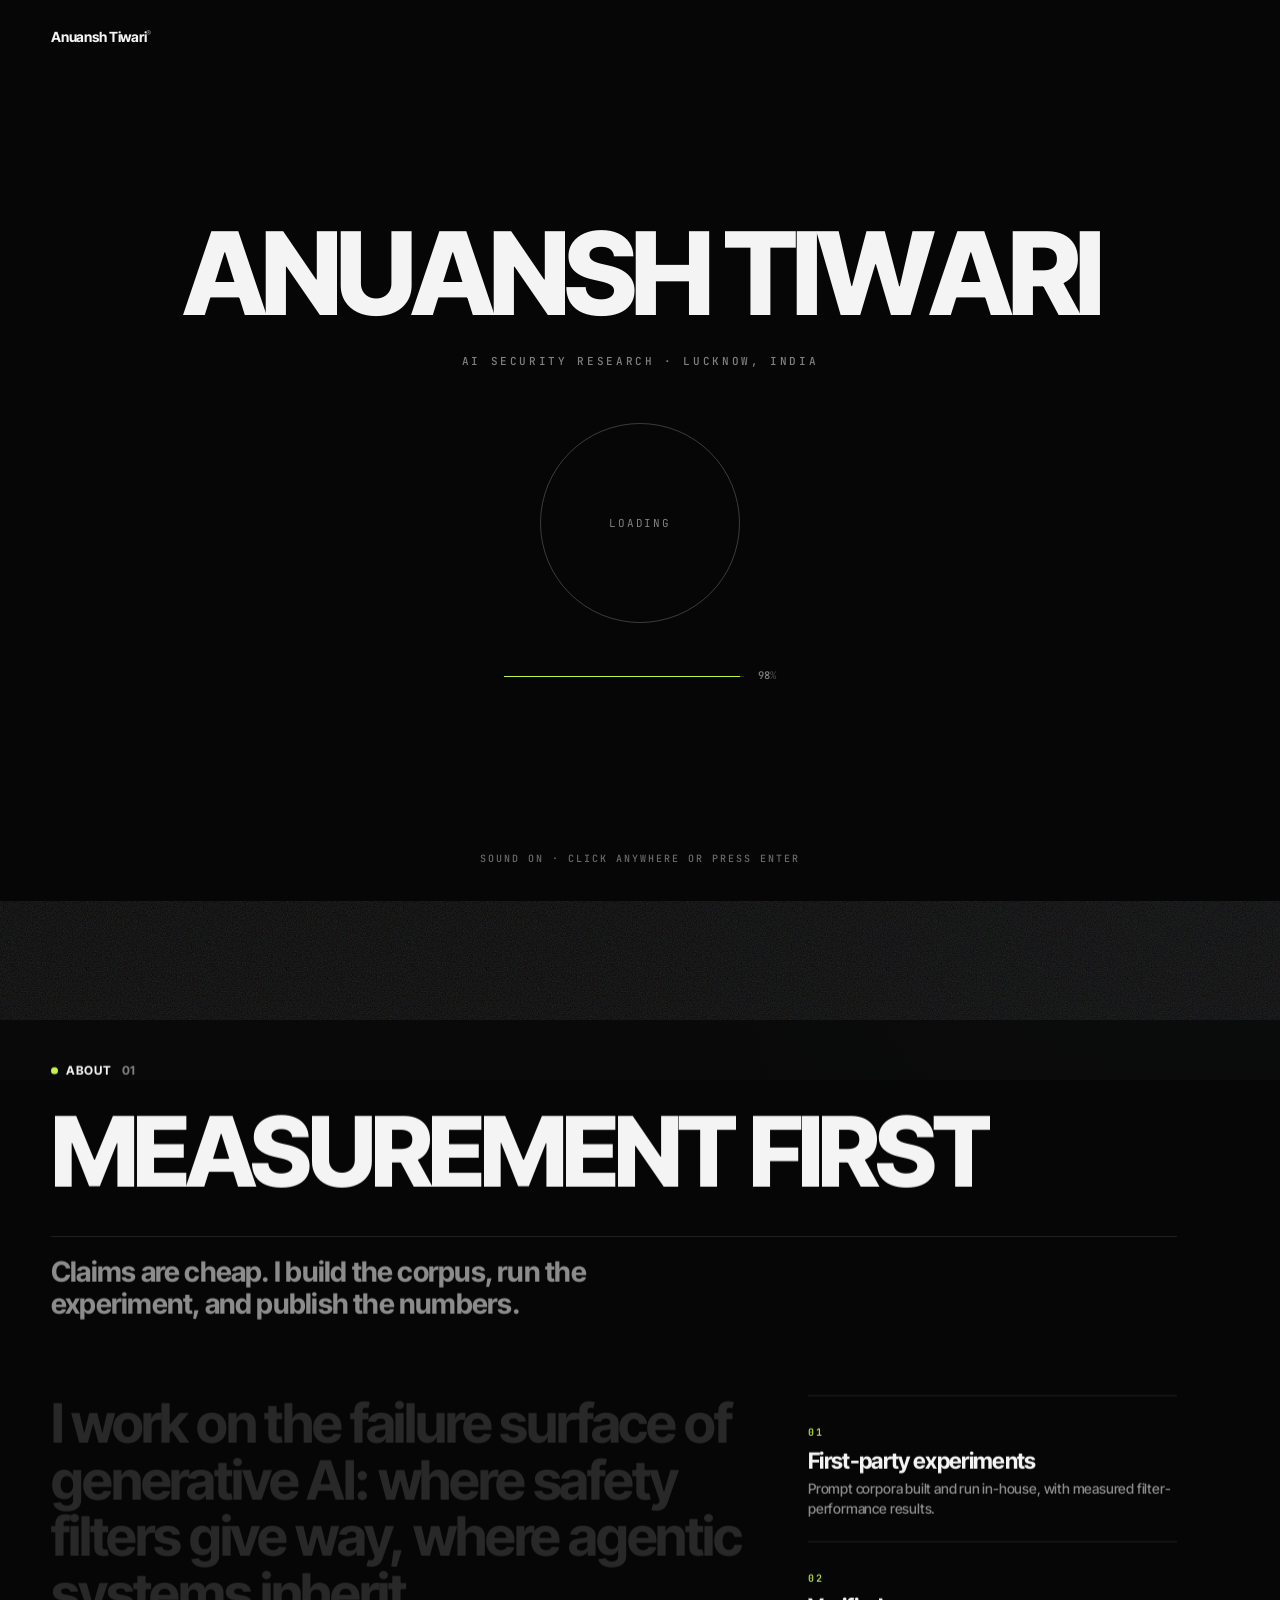
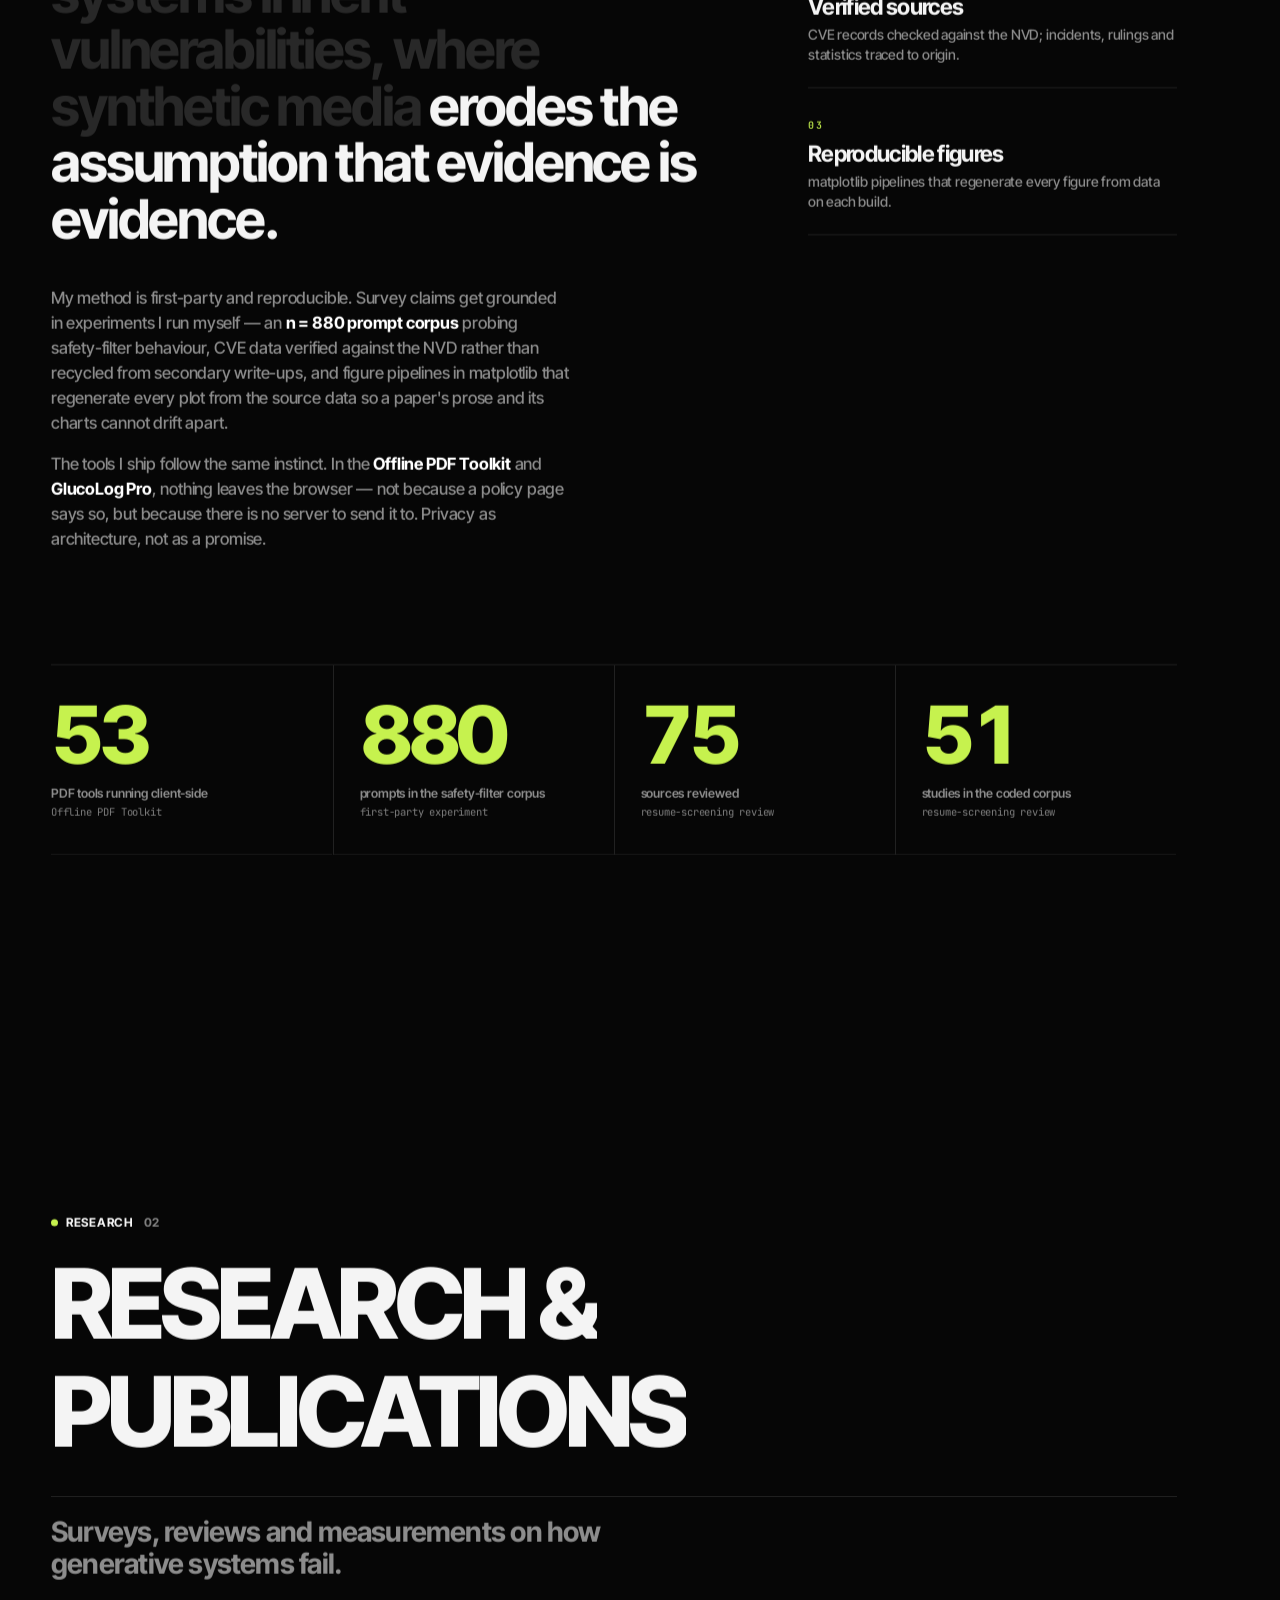
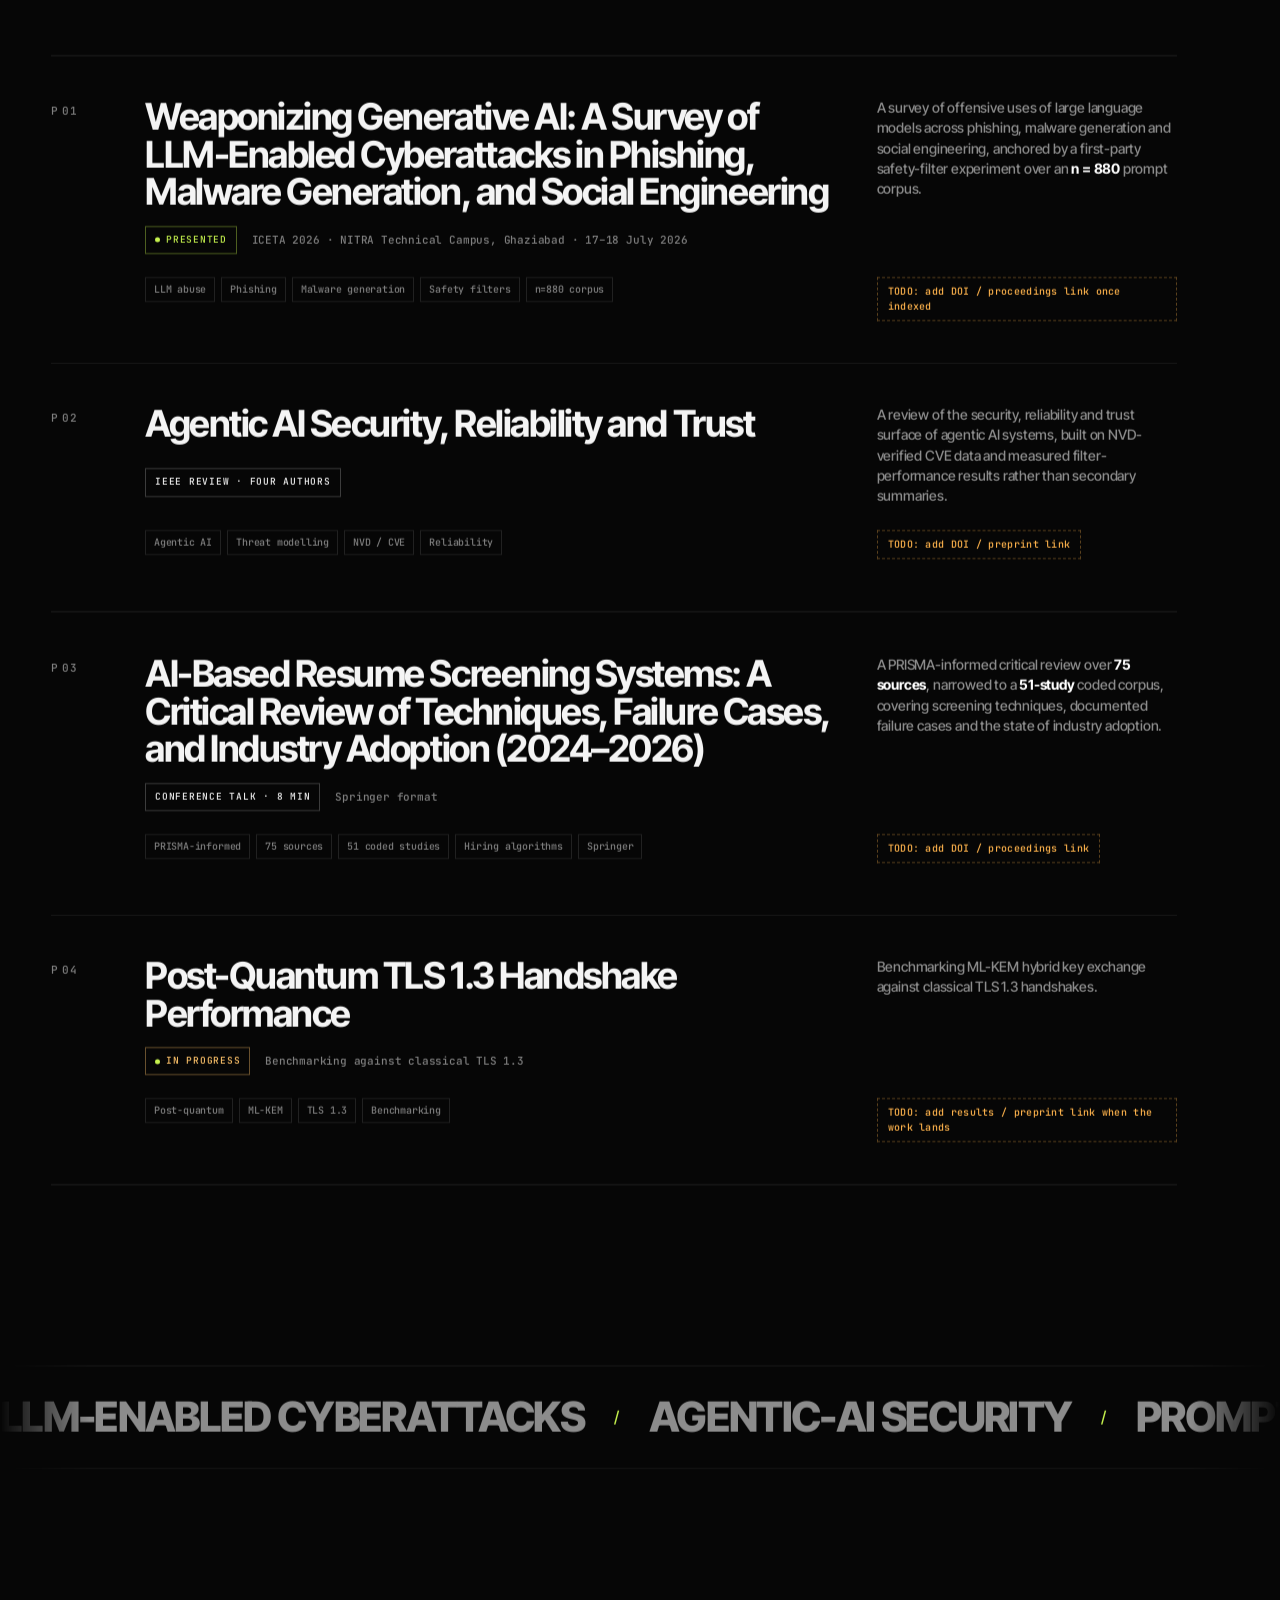
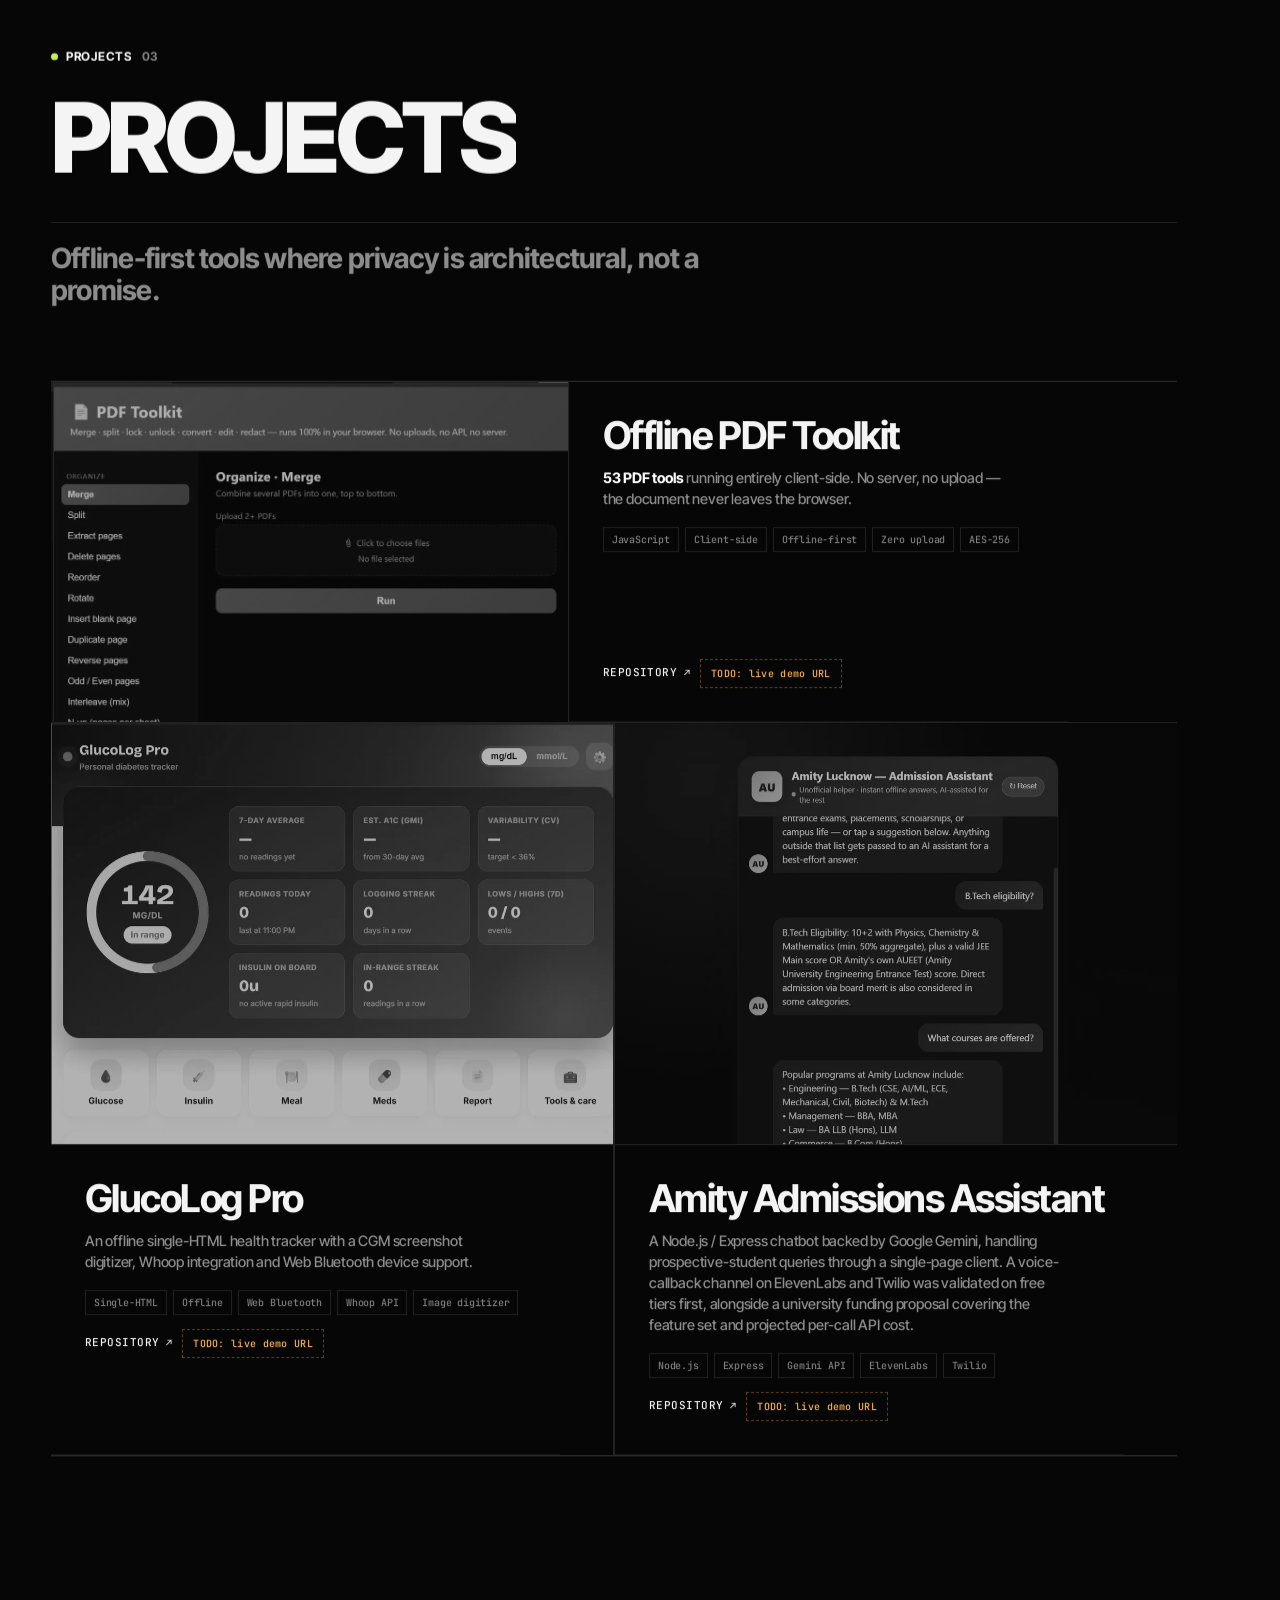
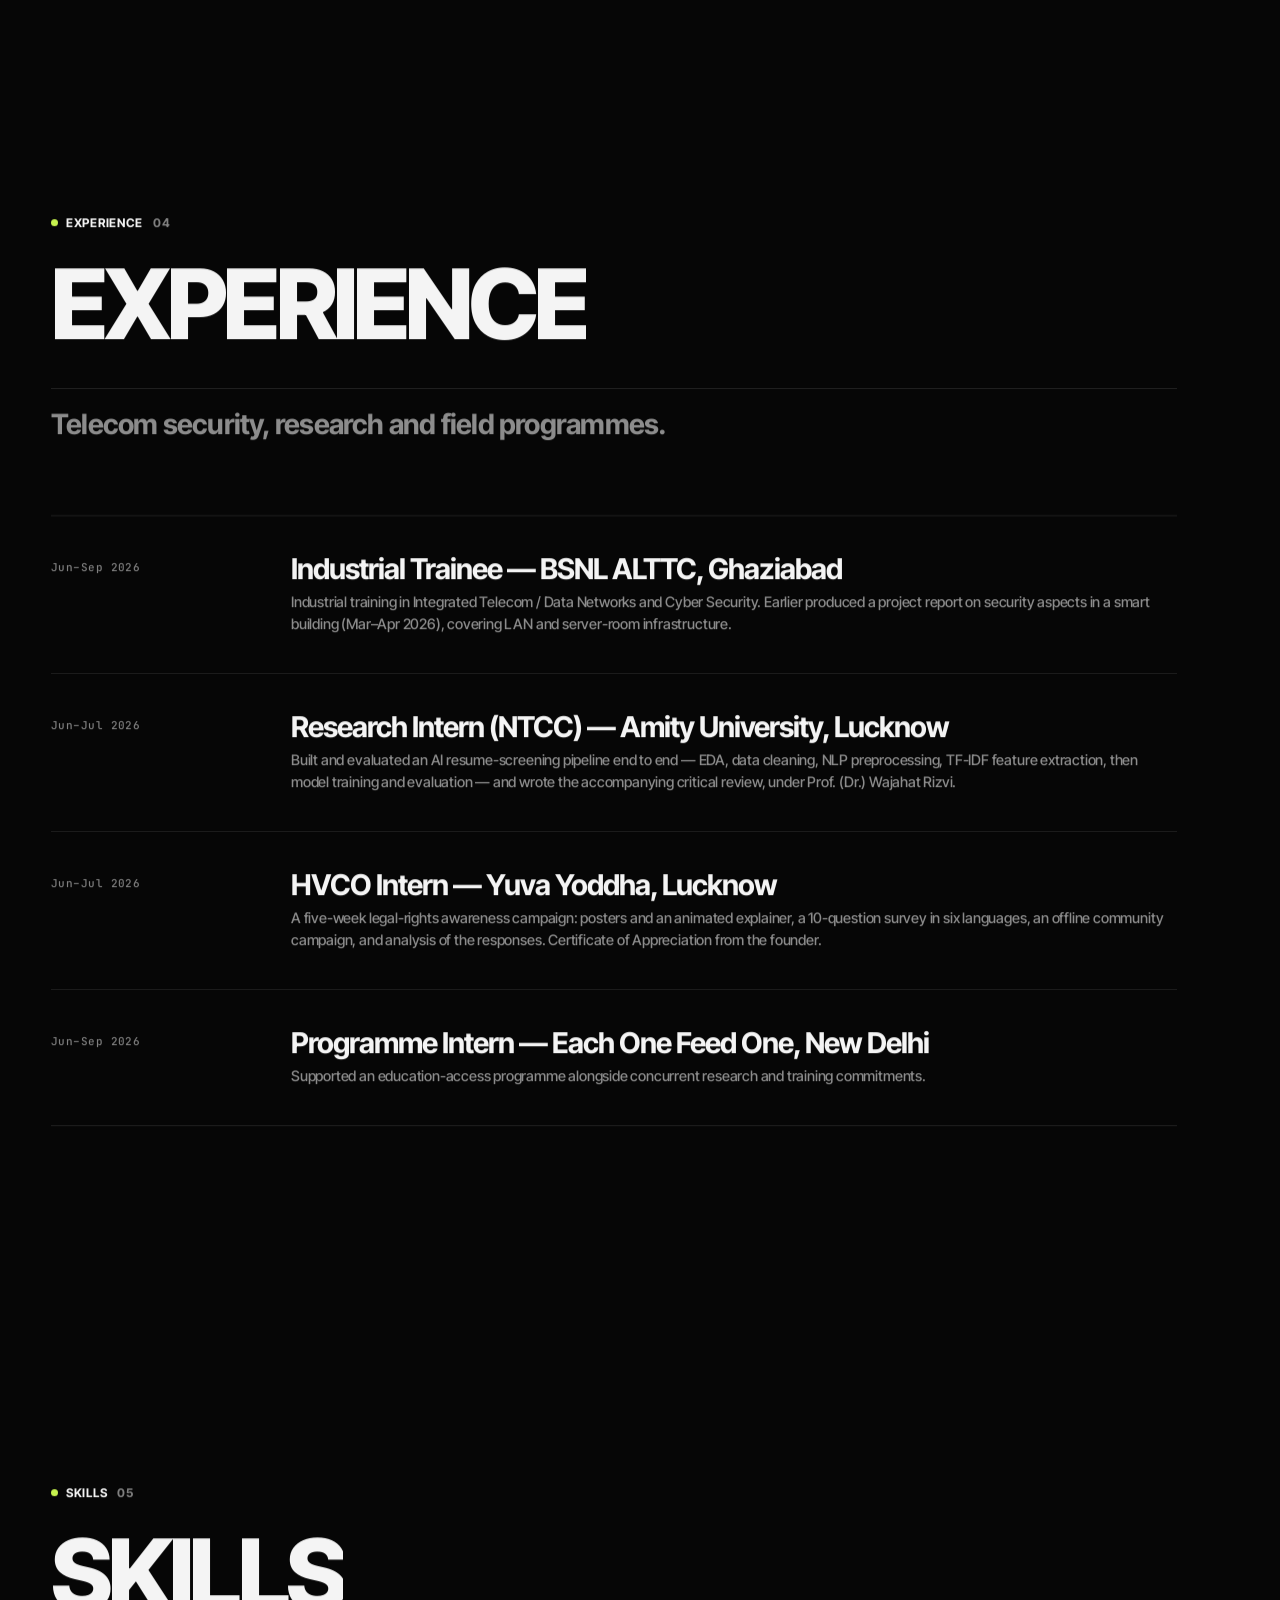
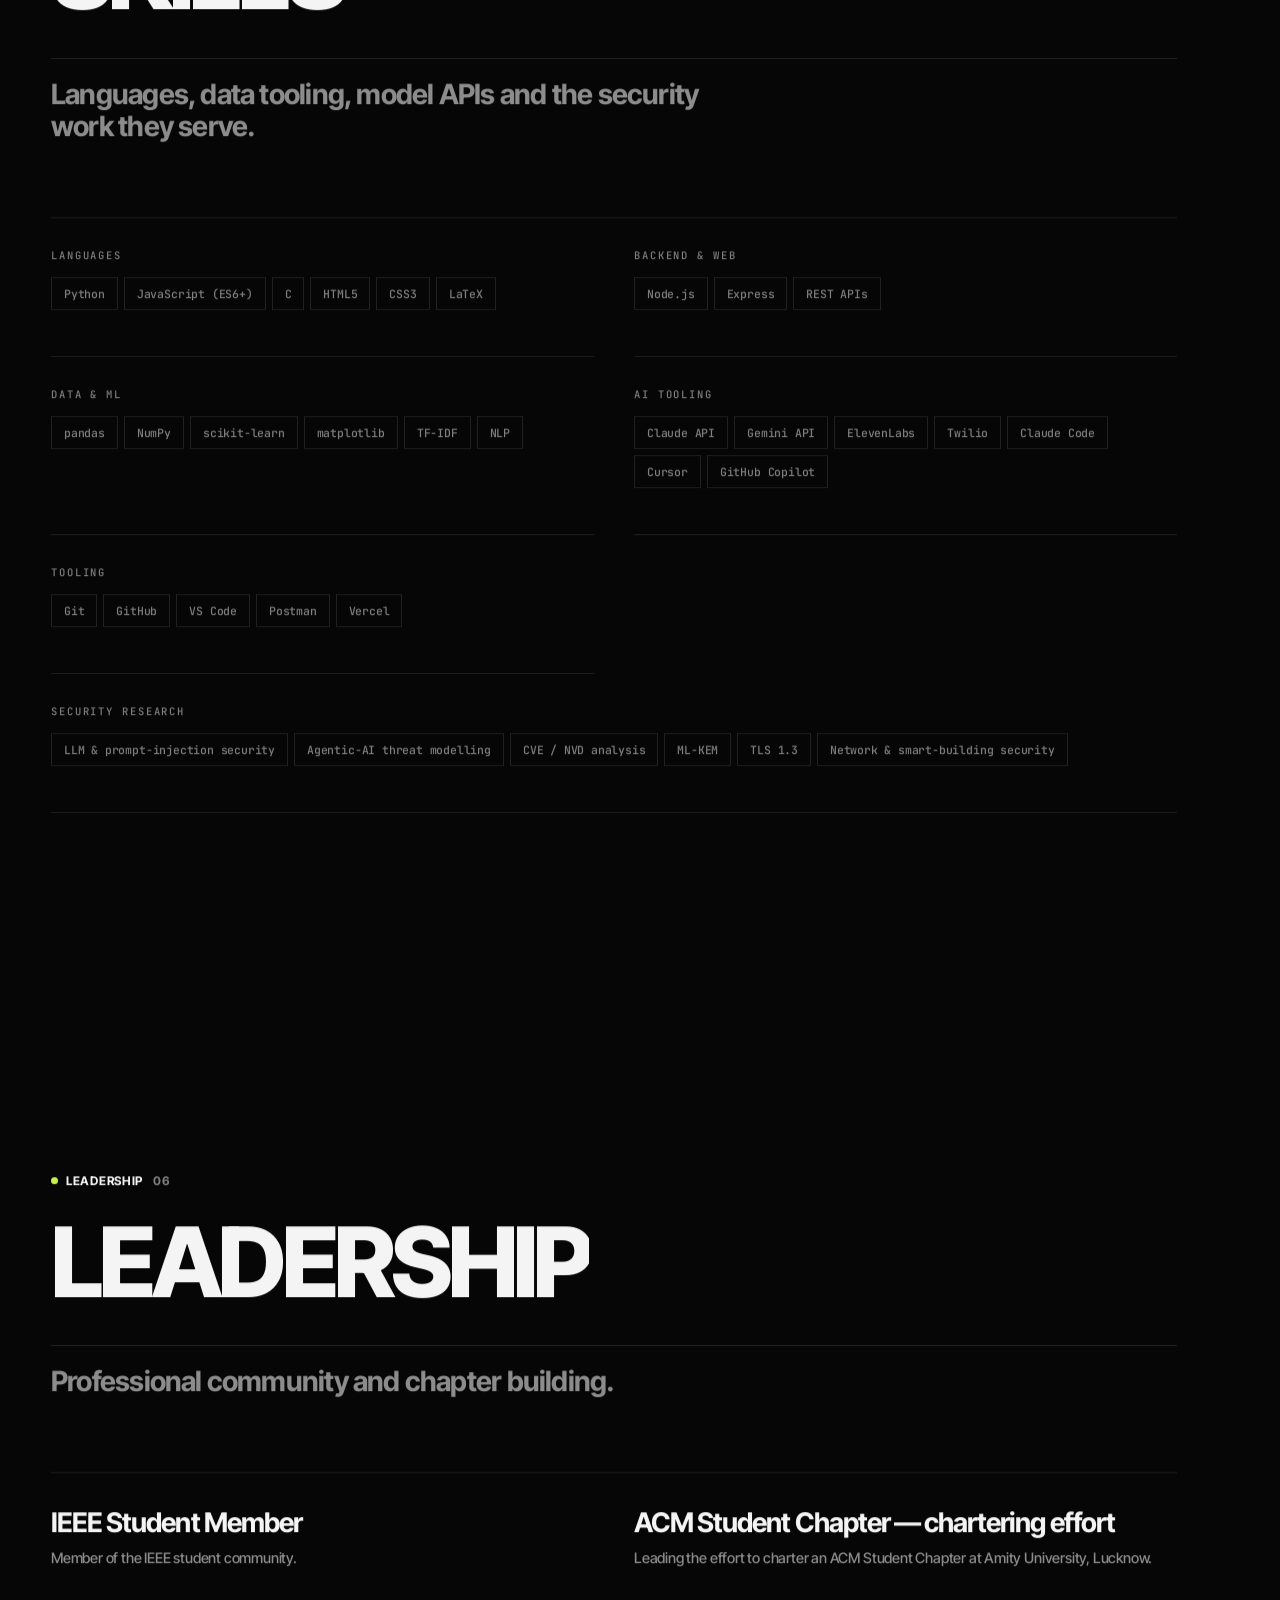
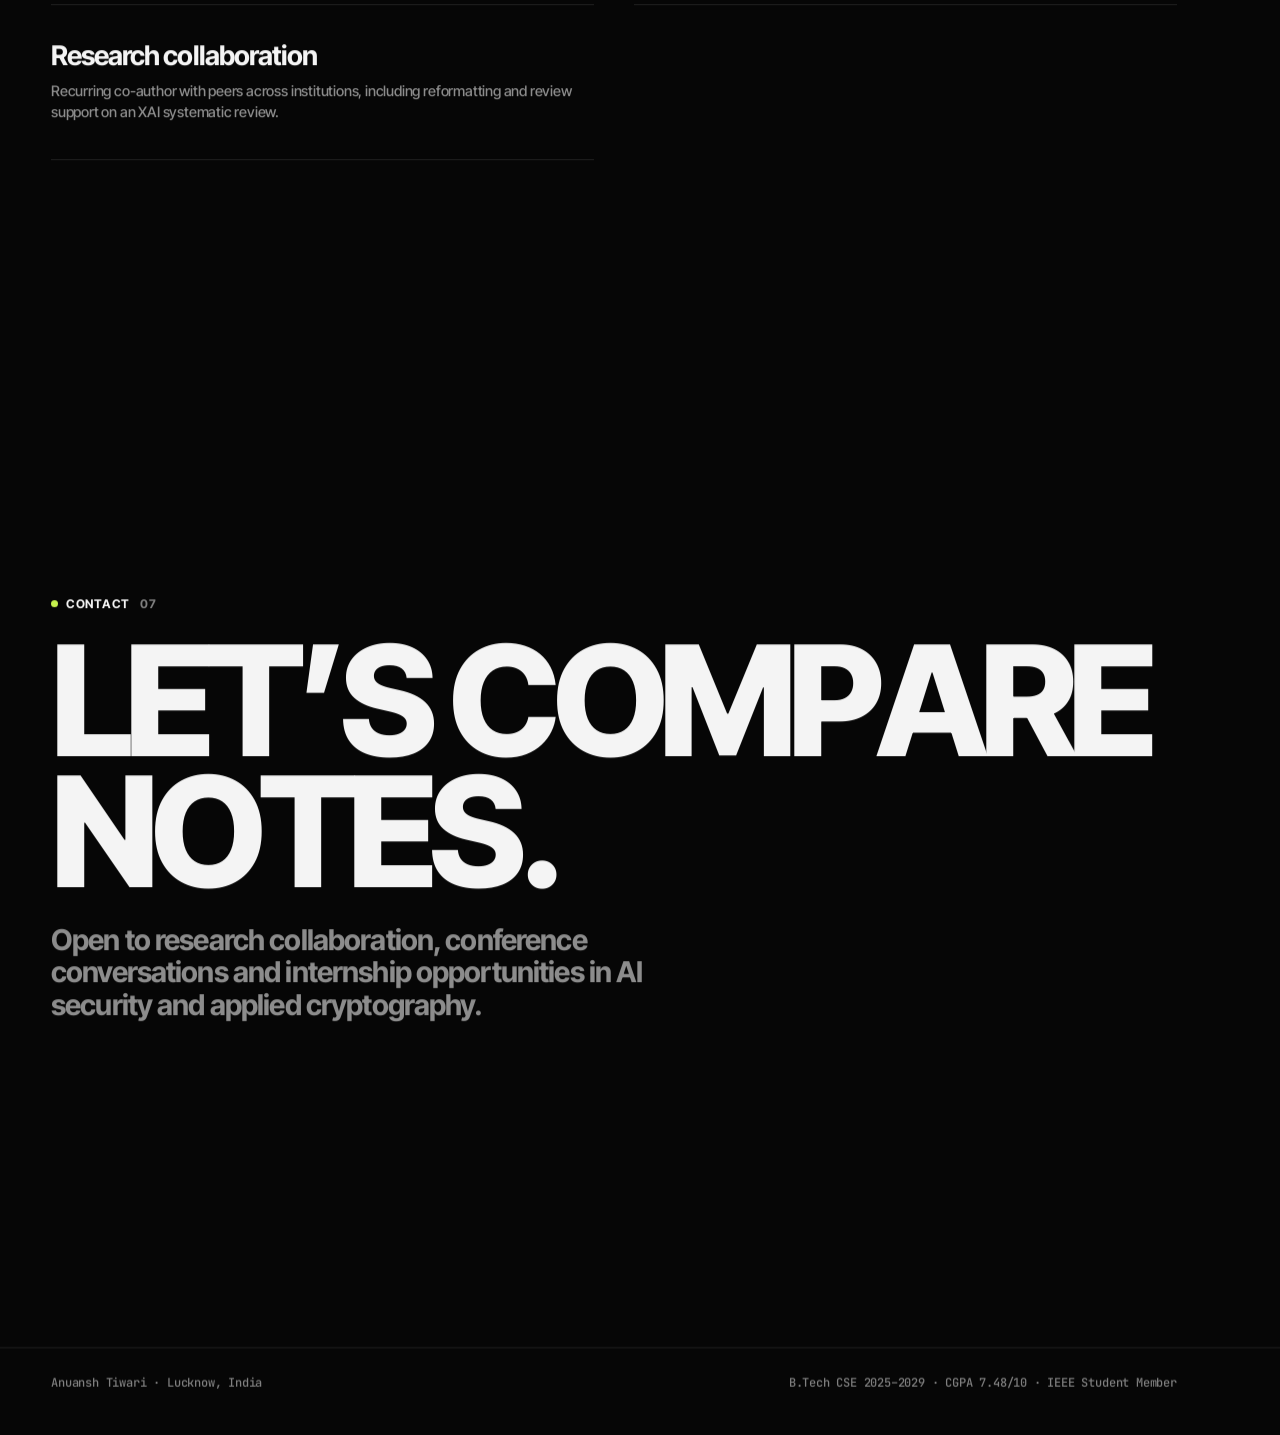
==== commit 6d1e2665: "Add a click-to-enter gate and more motion on the way in The gate replaces the old auto-dismissing cu" ====
--- a/index.html
+++ b/index.html
@@ -25,12 +25,31 @@
 <body>
 <a class="skip-link" href="#about">Skip to content</a>
 
-<!-- intro curtain: once per session, skippable, never shown on reduced motion -->
-<div class="intro" id="intro" aria-hidden="true">
-  <div class="intro__inner">
-    <span class="intro__name">Anuansh Tiwari</span>
-    <span class="intro__meta">AI security research &middot; Lucknow, India</span>
-    <span class="intro__bar"><i id="intro-bar"></i></span>
+<!-- Enter gate. Replaces the old auto-dismissing curtain: it does the same
+     brand moment AND supplies the user gesture browsers require before audio
+     may start. Once per session, keyboard-operable, instant on reduced motion. -->
+<div class="gate" id="gate" hidden>
+  <span class="gate__panel gate__panel--t" aria-hidden="true"></span>
+  <span class="gate__panel gate__panel--b" aria-hidden="true"></span>
+
+  <div class="gate__inner">
+    <p class="gate__mark">Anuansh Tiwari<sup>&reg;</sup></p>
+
+    <h2 class="gate__name"><span class="split" data-split="chars">Anuansh Tiwari</span></h2>
+    <p class="gate__meta">AI security research &middot; Lucknow, India</p>
+
+    <button class="gate__enter" id="gate-enter" type="button" disabled
+            aria-label="Enter the site">
+      <span class="gate__ring" aria-hidden="true"></span>
+      <span class="gate__label" id="gate-label">Loading</span>
+    </button>
+
+    <p class="gate__load" aria-hidden="true">
+      <span class="gate__bar"><i id="gate-bar"></i></span>
+      <span class="gate__pct" id="gate-pct">00</span>
+    </p>
+
+    <p class="gate__hint" id="gate-hint">Click anywhere or press Enter</p>
   </div>
 </div>
 
@@ -115,7 +134,7 @@
   <span class="edge edge--l" aria-hidden="true">AI SECURITY RESEARCH</span>
   <span class="edge edge--r" aria-hidden="true">LUCKNOW, INDIA</span>
 
-  <div class="shell hero__shell" id="hero-shell">
+  <div class="shell hero__shell" id="hero-shell" data-hero-parallax>
     <div class="hero__grid-l">
       <h1 class="hero__title" data-hero="2">
         <span class="split" data-split="chars">Anuansh Tiwari</span>
@@ -162,7 +181,7 @@
 <section class="section" id="about" data-section="about">
   <div class="shell">
     <header class="sec-head" data-reveal-group>
-      <span class="sec-head__idx" data-reveal="left"><i class="bul"></i>ABOUT<b>01</b></span>
+      <span class="sec-head__idx" data-reveal="left" data-decode-on-reveal><i class="bul"></i><span class="lbl">ABOUT</span><b>01</b></span>
       <h2 class="sec-head__title" data-reveal="title"><span class="split" data-split="words">Measurement first</span></h2>
       <span class="sec-head__rule" data-reveal="rule" aria-hidden="true"></span>
       <p class="sec-head__sub" data-reveal>Claims are cheap. I build the corpus, run the experiment, and publish the numbers.</p>
@@ -229,7 +248,7 @@
 <section class="section" id="research" data-section="research">
   <div class="shell">
     <header class="sec-head" data-reveal-group>
-      <span class="sec-head__idx" data-reveal="left"><i class="bul"></i>RESEARCH<b>02</b></span>
+      <span class="sec-head__idx" data-reveal="left" data-decode-on-reveal><i class="bul"></i><span class="lbl">RESEARCH</span><b>02</b></span>
       <h2 class="sec-head__title" data-reveal="title"><span class="split" data-split="words">Research &amp; publications</span></h2>
       <span class="sec-head__rule" data-reveal="rule" aria-hidden="true"></span>
       <p class="sec-head__sub" data-reveal>Surveys, reviews and measurements on how generative systems fail.</p>
@@ -311,7 +330,7 @@
 <section class="section" id="projects" data-section="projects">
   <div class="shell">
     <header class="sec-head" data-reveal-group>
-      <span class="sec-head__idx" data-reveal="left"><i class="bul"></i>PROJECTS<b>03</b></span>
+      <span class="sec-head__idx" data-reveal="left" data-decode-on-reveal><i class="bul"></i><span class="lbl">PROJECTS</span><b>03</b></span>
       <h2 class="sec-head__title" data-reveal="title"><span class="split" data-split="words">Projects</span></h2>
       <span class="sec-head__rule" data-reveal="rule" aria-hidden="true"></span>
       <p class="sec-head__sub" data-reveal>Offline-first tools where privacy is architectural, not a promise.</p>
@@ -391,7 +410,7 @@
 <section class="section" id="experience" data-section="experience">
   <div class="shell">
     <header class="sec-head" data-reveal-group>
-      <span class="sec-head__idx" data-reveal="left"><i class="bul"></i>EXPERIENCE<b>04</b></span>
+      <span class="sec-head__idx" data-reveal="left" data-decode-on-reveal><i class="bul"></i><span class="lbl">EXPERIENCE</span><b>04</b></span>
       <h2 class="sec-head__title" data-reveal="title"><span class="split" data-split="words">Experience</span></h2>
       <span class="sec-head__rule" data-reveal="rule" aria-hidden="true"></span>
       <p class="sec-head__sub" data-reveal>Telecom security, research and field programmes.</p>
@@ -453,7 +472,7 @@
 <section class="section" id="skills" data-section="skills">
   <div class="shell">
     <header class="sec-head" data-reveal-group>
-      <span class="sec-head__idx" data-reveal="left"><i class="bul"></i>SKILLS<b>05</b></span>
+      <span class="sec-head__idx" data-reveal="left" data-decode-on-reveal><i class="bul"></i><span class="lbl">SKILLS</span><b>05</b></span>
       <h2 class="sec-head__title" data-reveal="title"><span class="split" data-split="words">Skills</span></h2>
       <span class="sec-head__rule" data-reveal="rule" aria-hidden="true"></span>
       <p class="sec-head__sub" data-reveal>Languages, data tooling, model APIs and the security work they serve.</p>
@@ -504,7 +523,7 @@
 <section class="section" id="leadership" data-section="leadership">
   <div class="shell">
     <header class="sec-head" data-reveal-group>
-      <span class="sec-head__idx" data-reveal="left"><i class="bul"></i>LEADERSHIP<b>06</b></span>
+      <span class="sec-head__idx" data-reveal="left" data-decode-on-reveal><i class="bul"></i><span class="lbl">LEADERSHIP</span><b>06</b></span>
       <h2 class="sec-head__title" data-reveal="title"><span class="split" data-split="words">Leadership</span></h2>
       <span class="sec-head__rule" data-reveal="rule" aria-hidden="true"></span>
       <p class="sec-head__sub" data-reveal>Professional community and chapter building.</p>
@@ -534,7 +553,7 @@
 <section class="section section--contact" id="contact" data-section="contact">
   <div class="shell">
     <div class="cta" data-reveal-group>
-      <p class="cta__eyebrow" data-reveal><i class="bul"></i>CONTACT<b>07</b></p>
+      <p class="cta__eyebrow" data-reveal data-decode-on-reveal><i class="bul"></i><span class="lbl">CONTACT</span><b>07</b></p>
       <h2 class="cta__title" data-reveal="title">
         <span class="split" data-split="chars">Let&rsquo;s compare notes.</span>
       </h2>
--- a/assets/css/style.css
+++ b/assets/css/style.css
@@ -279,8 +279,12 @@
 }
 .hero__shell{
   position:relative;display:block;
-  transform:translate3d(0,calc(var(--hp,0) * -46px),0) scale(calc(1 - var(--hp,0) * .06));
+  /* --hp is the scroll exit, --px/--py the pointer drift; composed in one
+     transform so neither clobbers the other */
+  transform:translate3d(var(--px,0px),calc(var(--hp,0) * -46px + var(--py,0px)),0)
+            scale(calc(1 - var(--hp,0) * .06));
   opacity:calc(1 - var(--hp,0) * 1.25);
+  transition:transform .5s cubic-bezier(.22,.9,.24,1);
 }
 .hero__grid-l{position:relative}
 @media (min-width:1000px){.hero__title{padding-top:clamp(70px,11vh,130px)}}
@@ -309,9 +313,12 @@
 .meta{display:flex;flex-direction:column;gap:18px;text-align:left;max-width:380px;margin-bottom:34px}
 @media (min-width:1000px){
   .meta{
-    position:absolute;top:0;right:0;z-index:2;
+    position:absolute;top:0;right:var(--gutter);z-index:2;
     text-align:right;margin:0;max-width:340px;
   }
+}
+@media (min-width:1240px){
+  .meta{right:calc(var(--gutter) + 76px)}
 }
 .meta__block{
   font-size:clamp(14px,1.2vw,17px);font-weight:700;line-height:1.28;
@@ -691,17 +698,97 @@
 @keyframes eq{0%,100%{transform:scaleY(.4)}50%{transform:scaleY(1)}}
 @media (max-width:620px){.pill{display:none}}
 
-/* ---------- intro ---------- */
-.intro{position:fixed;inset:0;z-index:300;display:none;align-items:center;justify-content:center;background:var(--bg);transition:transform 1s var(--ease-out)}
-.intro.is-live{display:flex}
-.is-intro{overflow:hidden}
-.intro.is-out{transform:translateY(-101%)}
-.intro__inner{display:flex;flex-direction:column;align-items:center;gap:14px;padding:0 var(--gutter)}
-.intro__name{font-weight:800;font-size:clamp(2rem,7vw,4.4rem);letter-spacing:-.055em;text-transform:uppercase;opacity:0;transform:translateY(14px);animation:introIn .7s var(--ease-out) .05s forwards}
-.intro__meta{font-family:var(--font-mono);font-size:10.5px;letter-spacing:.2em;text-transform:uppercase;color:var(--dim);opacity:0;transform:translateY(10px);animation:introIn .7s var(--ease-out) .16s forwards}
-@keyframes introIn{to{opacity:1;transform:none}}
-.intro__bar{display:block;width:min(260px,52vw);height:1px;margin-top:10px;background:rgba(255,255,255,.14);overflow:hidden}
-.intro__bar > i{display:block;height:100%;width:100%;background:var(--accent);transform:scaleX(0);transform-origin:0 50%}
+/* ---------- enter gate ----------
+   display:none by default so a page with no JS is never trapped behind a
+   gate it has no way to dismiss. */
+.gate{position:fixed;inset:0;z-index:300;display:none}
+.gate.is-live{display:block}
+.is-gate{overflow:hidden}
+
+/* the black ground is two halves, so the exit can split them apart */
+.gate__panel{
+  position:absolute;left:0;right:0;background:var(--bg);
+  will-change:transform;
+  transition:transform 1.05s cubic-bezier(.76,0,.24,1);
+}
+.gate__panel--t{top:0;height:50.5%}
+.gate__panel--b{bottom:0;height:50.5%}
+.gate.is-out .gate__panel--t{transform:translateY(-100%)}
+.gate.is-out .gate__panel--b{transform:translateY(100%)}
+
+.gate__inner{
+  position:absolute;inset:0;z-index:2;
+  display:flex;flex-direction:column;align-items:center;justify-content:center;
+  gap:0;padding:0 var(--gutter);text-align:center;
+  transition:opacity .45s var(--ease),transform .6s var(--ease);
+}
+.gate.is-out .gate__inner{opacity:0;transform:scale(.97)}
+
+.gate__mark{
+  position:absolute;top:26px;left:var(--gutter);margin:0;
+  font-size:14px;font-weight:700;letter-spacing:-.02em;color:var(--text);
+  opacity:0;animation:gateIn .7s var(--ease-out) .1s forwards;
+}
+.gate__mark sup{font-size:8px;color:var(--muted)}
+
+.gate__name{
+  font-size:clamp(2rem,9vw,7.5rem);font-weight:800;line-height:1;
+  letter-spacing:-.055em;text-transform:uppercase;margin:0;
+}
+.gate__meta{
+  margin:22px 0 0;font-family:var(--font-mono);font-size:11px;
+  letter-spacing:.24em;text-transform:uppercase;color:var(--muted);
+  opacity:0;animation:gateIn .7s var(--ease-out) .5s forwards;
+}
+
+.gate__enter{
+  position:relative;margin-top:clamp(40px,6vh,70px);
+  display:grid;place-items:center;
+  width:clamp(150px,17vw,200px);height:clamp(150px,17vw,200px);
+  padding:0;border:1px solid var(--line-2);border-radius:50%;
+  background:transparent;color:var(--text);cursor:pointer;font-family:inherit;
+  opacity:0;animation:gateIn .7s var(--ease-out) .7s forwards;
+  transition:background .4s var(--ease),color .4s var(--ease),
+             border-color .4s var(--ease),transform .4s var(--ease);
+}
+.gate__enter[disabled]{cursor:progress;color:var(--muted)}
+.gate__enter:not([disabled]):hover{background:#fff;color:#000;border-color:#fff;transform:scale(1.04)}
+.gate__enter:not([disabled]):focus-visible{border-color:var(--accent-line)}
+.gate__label{
+  position:relative;z-index:2;font-family:var(--font-mono);font-size:11px;
+  letter-spacing:.18em;text-transform:uppercase;
+}
+/* the ring only pulses once the gate is actually ready to be entered */
+.gate__ring{
+  position:absolute;inset:-1px;border-radius:50%;
+  border:1px solid var(--accent-line);opacity:0;
+}
+.gate__enter:not([disabled]) .gate__ring{animation:gateRing 2.4s var(--ease) infinite}
+@keyframes gateRing{
+  0%{transform:scale(1);opacity:.65}
+  70%{transform:scale(1.22);opacity:0}
+  100%{transform:scale(1.22);opacity:0}
+}
+
+.gate__load{
+  display:flex;align-items:center;gap:14px;margin:clamp(34px,5vh,54px) 0 0;
+  opacity:0;animation:gateIn .7s var(--ease-out) .85s forwards;
+}
+.gate__bar{display:block;width:min(240px,46vw);height:1px;background:rgba(255,255,255,.14);overflow:hidden}
+.gate__bar > i{display:block;height:100%;width:100%;background:var(--accent);transform:scaleX(0);transform-origin:0 50%}
+.gate__pct{
+  font-family:var(--font-mono);font-size:10.5px;color:var(--muted);
+  font-variant-numeric:tabular-nums;
+}
+.gate__pct::after{content:"%";opacity:.5;margin-left:1px}
+
+.gate__hint{
+  position:absolute;bottom:34px;left:0;right:0;margin:0;
+  font-family:var(--font-mono);font-size:10px;letter-spacing:.2em;
+  text-transform:uppercase;color:var(--dim);
+  opacity:0;animation:gateIn .7s var(--ease-out) 1s forwards;
+}
+@keyframes gateIn{to{opacity:1}}
 
 /* ---------- toast ---------- */
 .toast{
@@ -734,7 +821,10 @@
     animation-duration:.01ms!important;animation-iteration-count:1!important;
     transition-duration:.15s!important;transition-delay:0ms!important;scroll-behavior:auto!important;
   }
-  .field,.cursor,.intro{display:none!important}
+  .field,.cursor{display:none!important}
+  .gate__panel,.gate__inner{transition:none}
+  .gate__mark,.gate__meta,.gate__enter,.gate__load,.gate__hint{animation:none;opacity:1}
+  .gate__enter:not([disabled]) .gate__ring{animation:none;opacity:.4}
   .grain{animation:none}
   .orb > i{animation:none}
   .marquee__track{animation:none}
